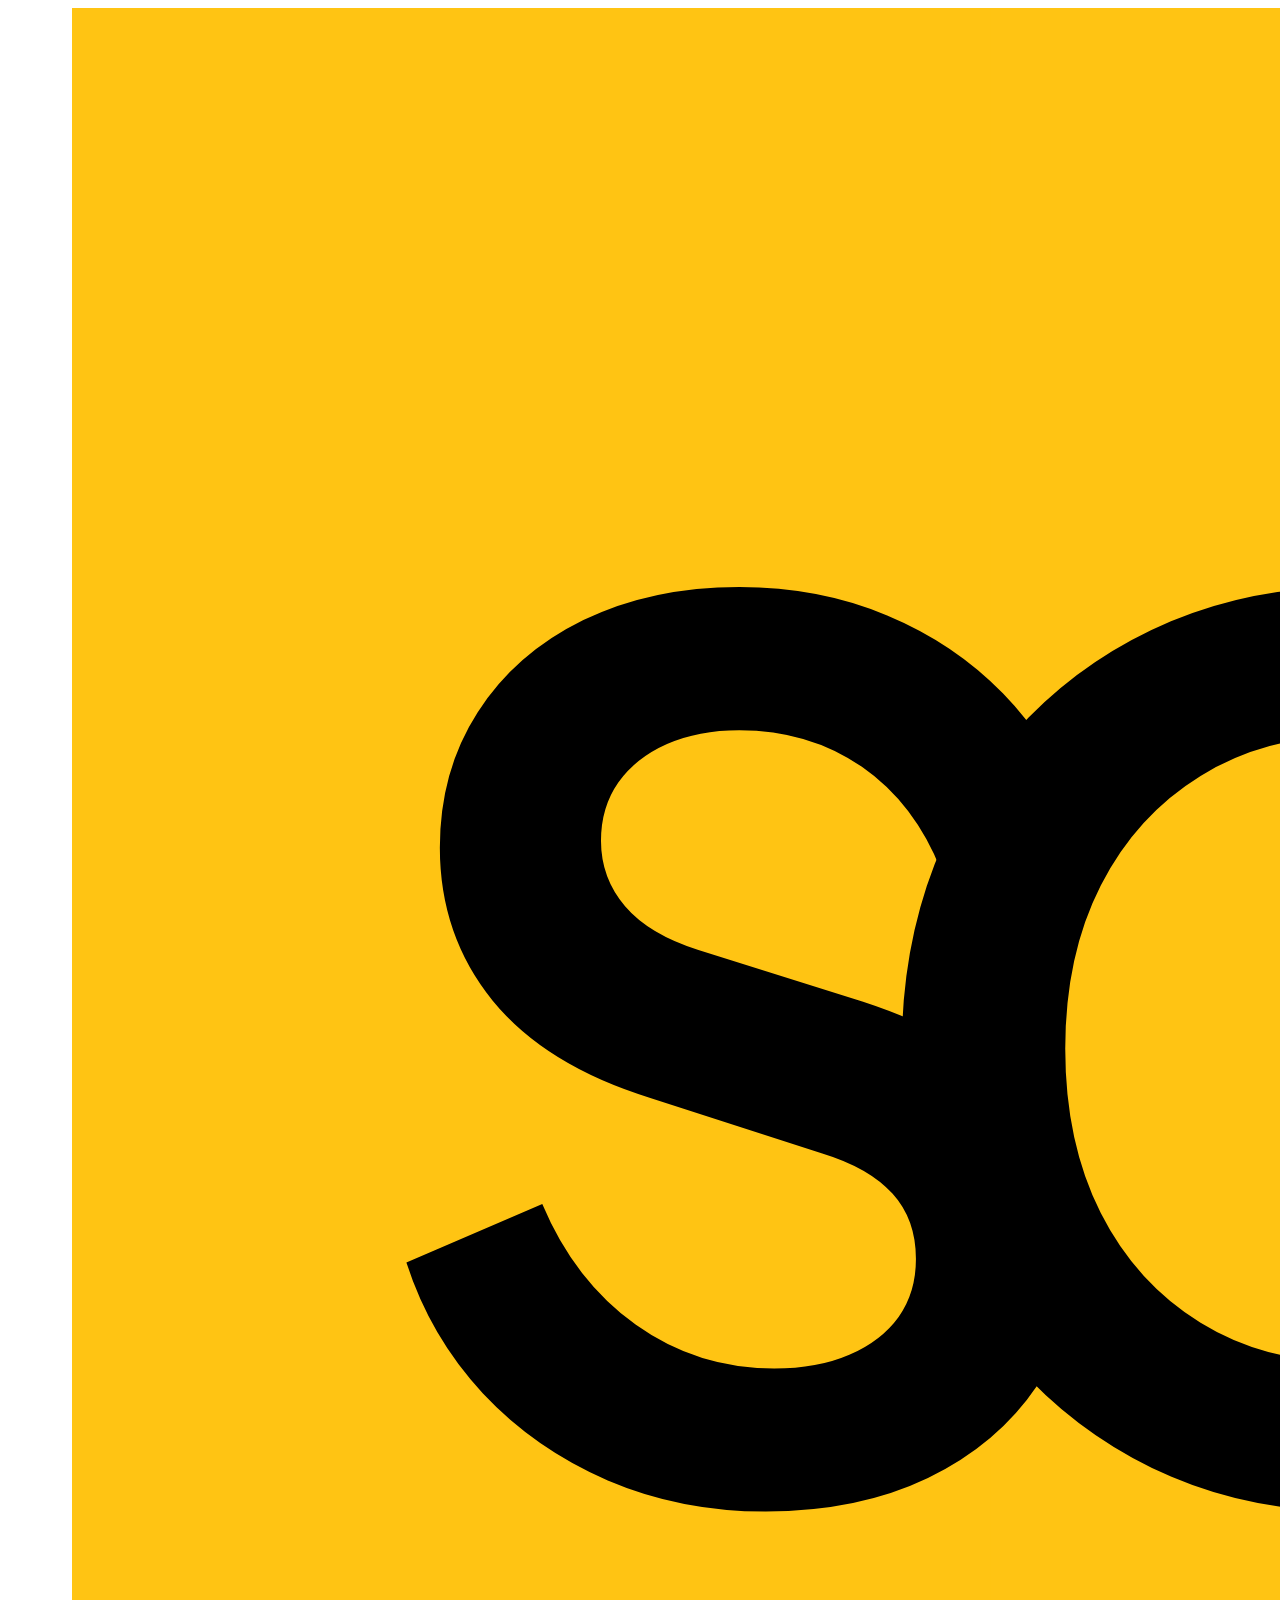
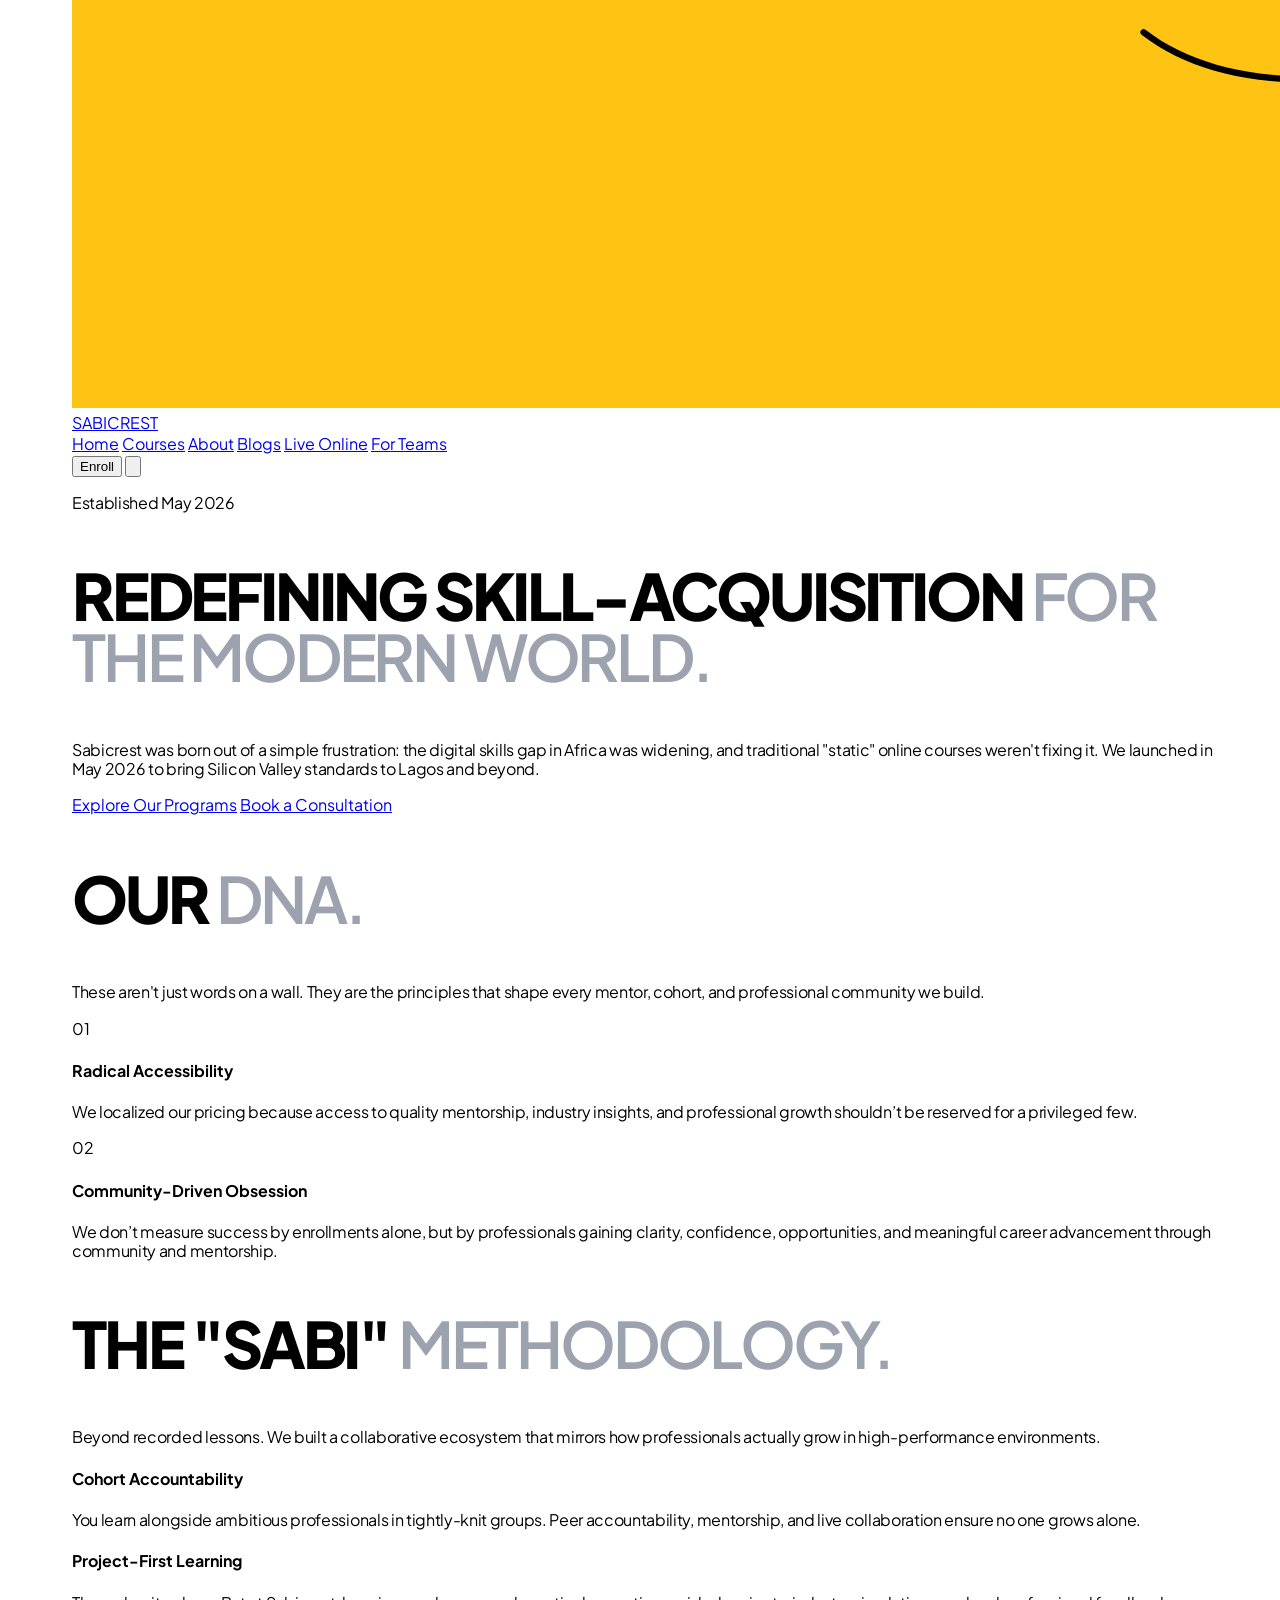
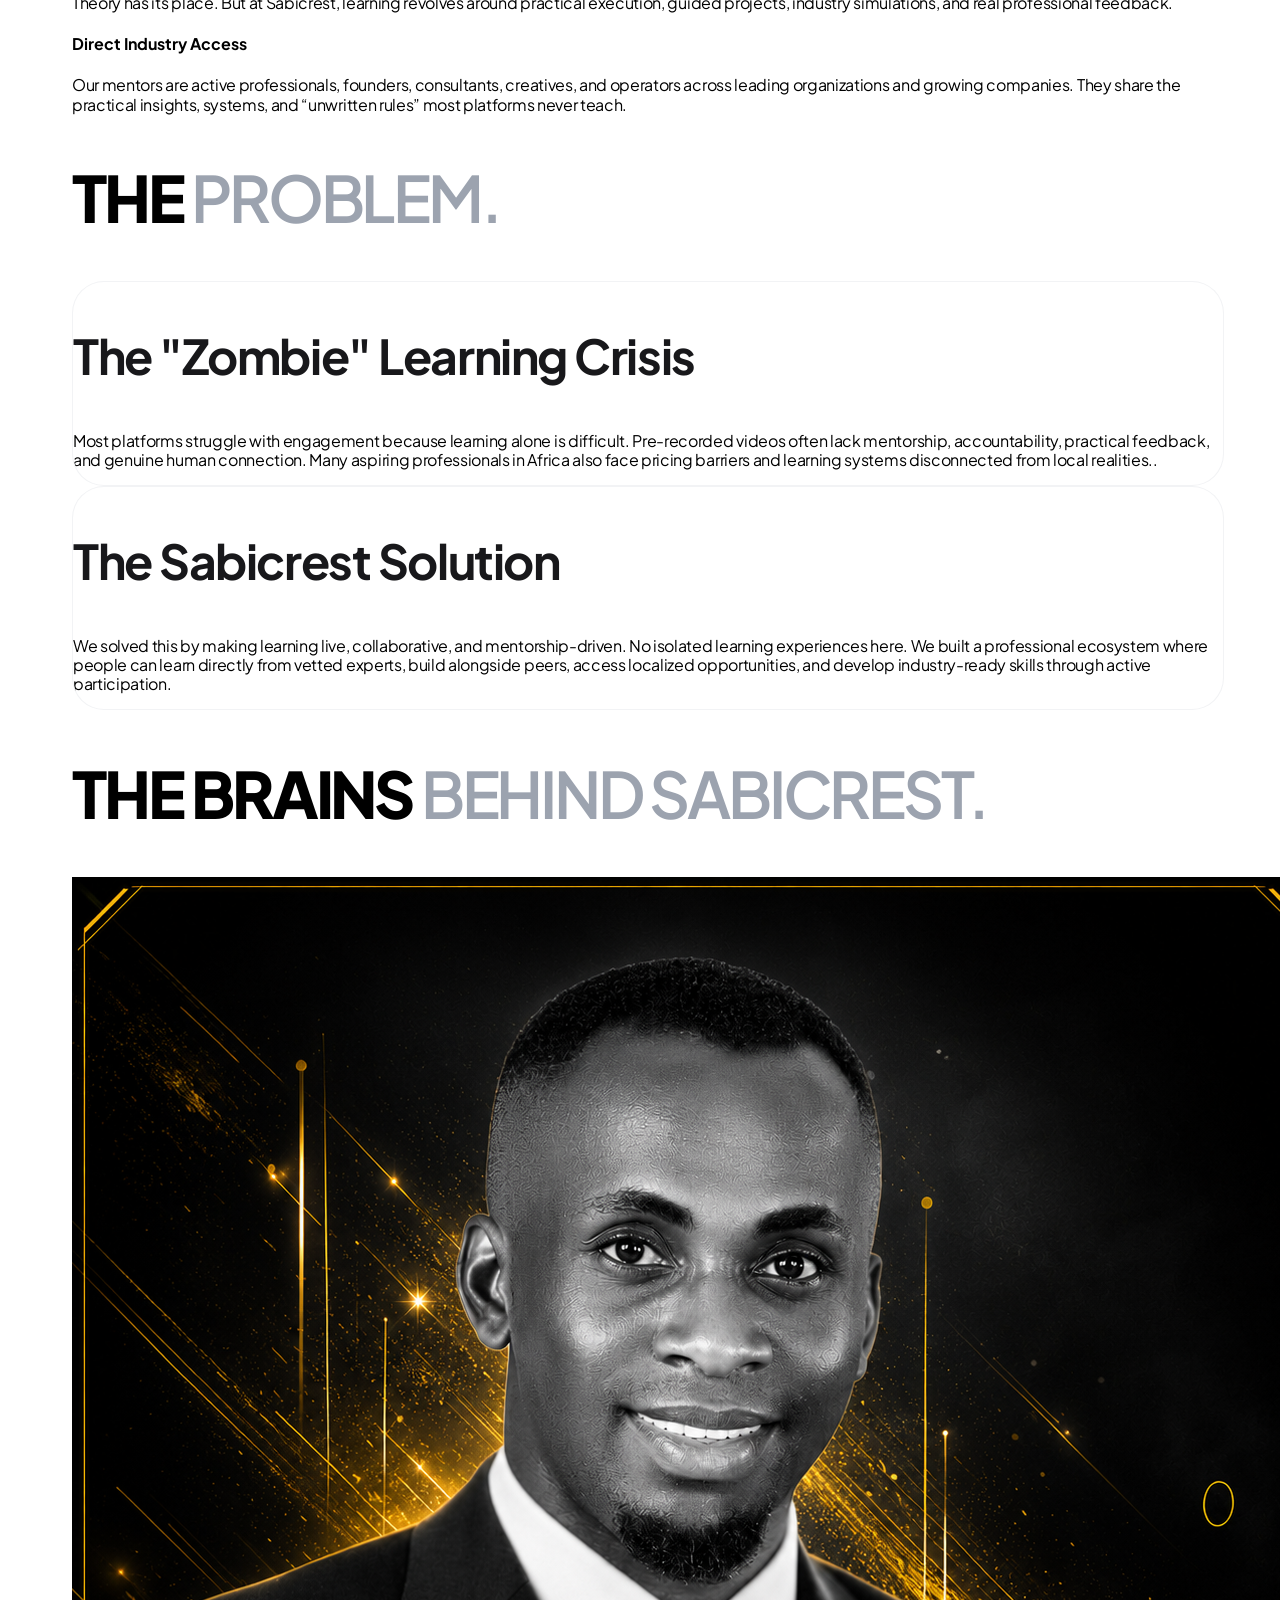
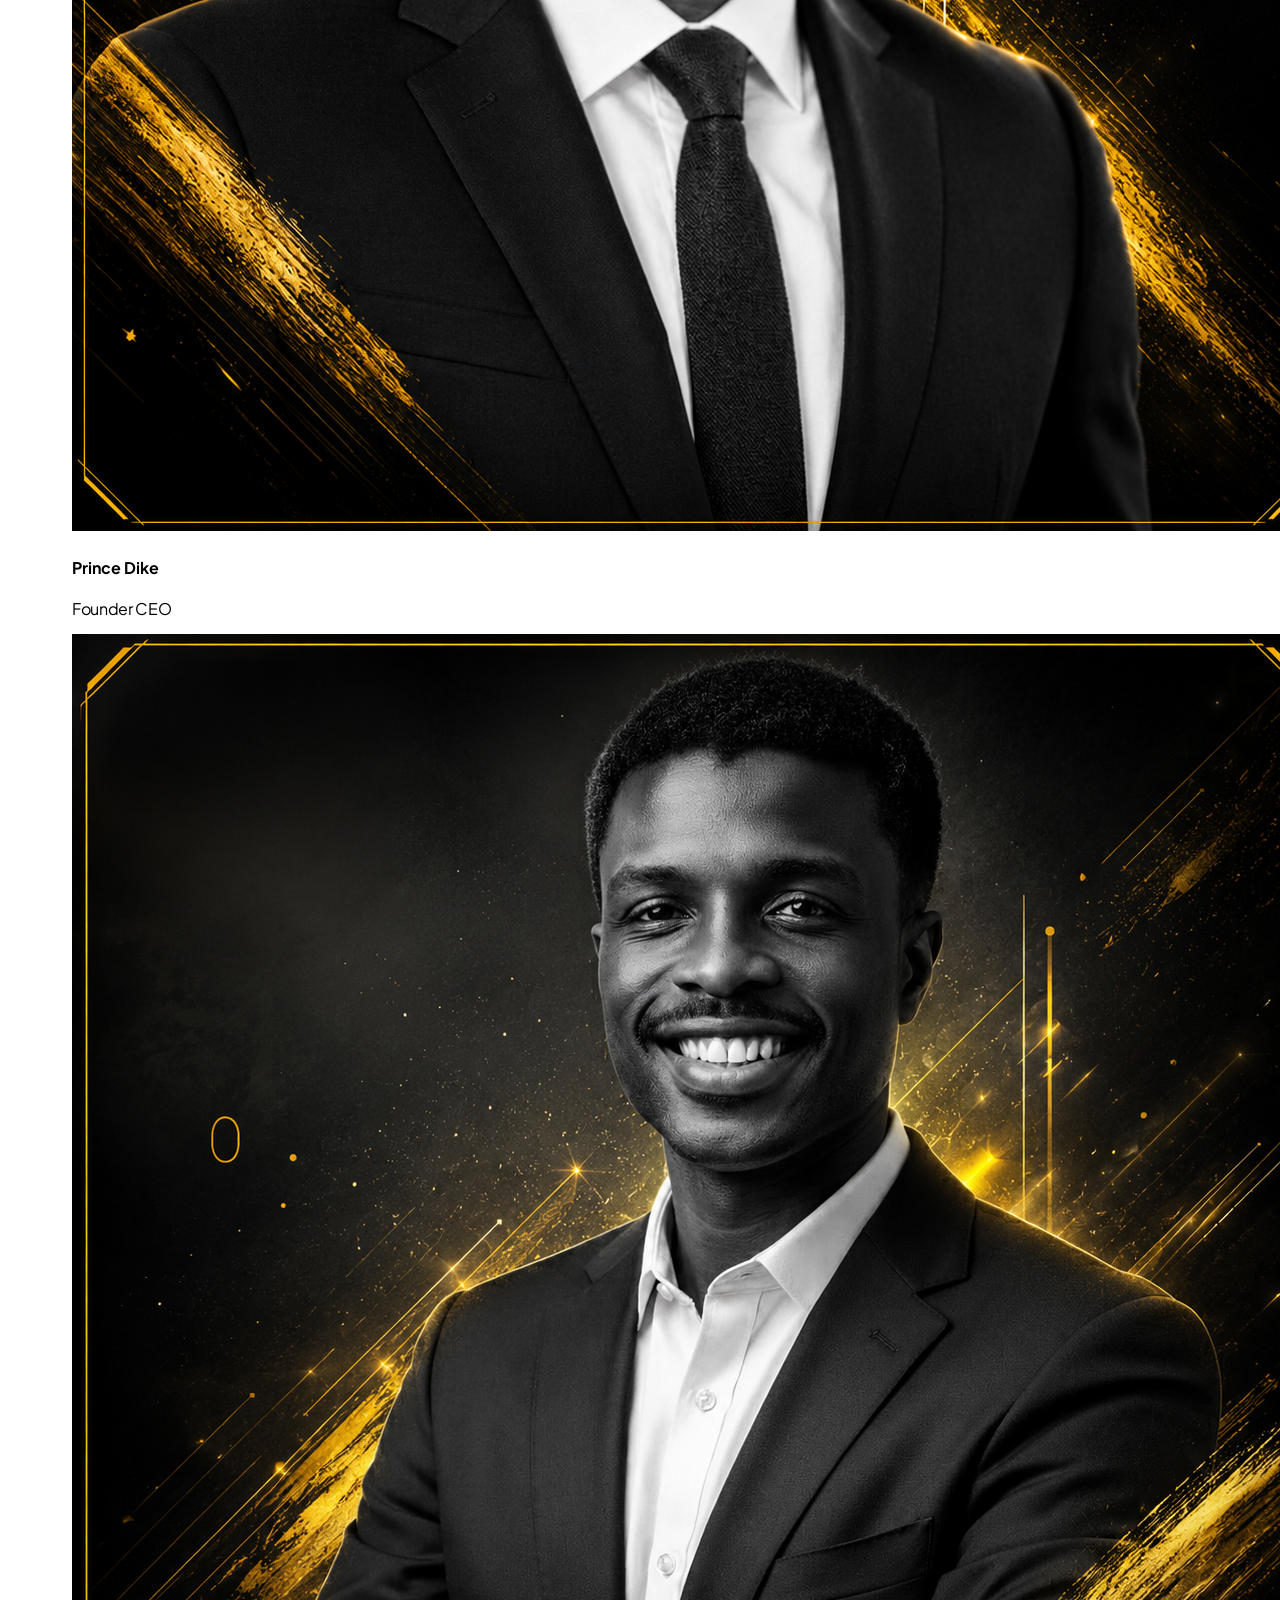
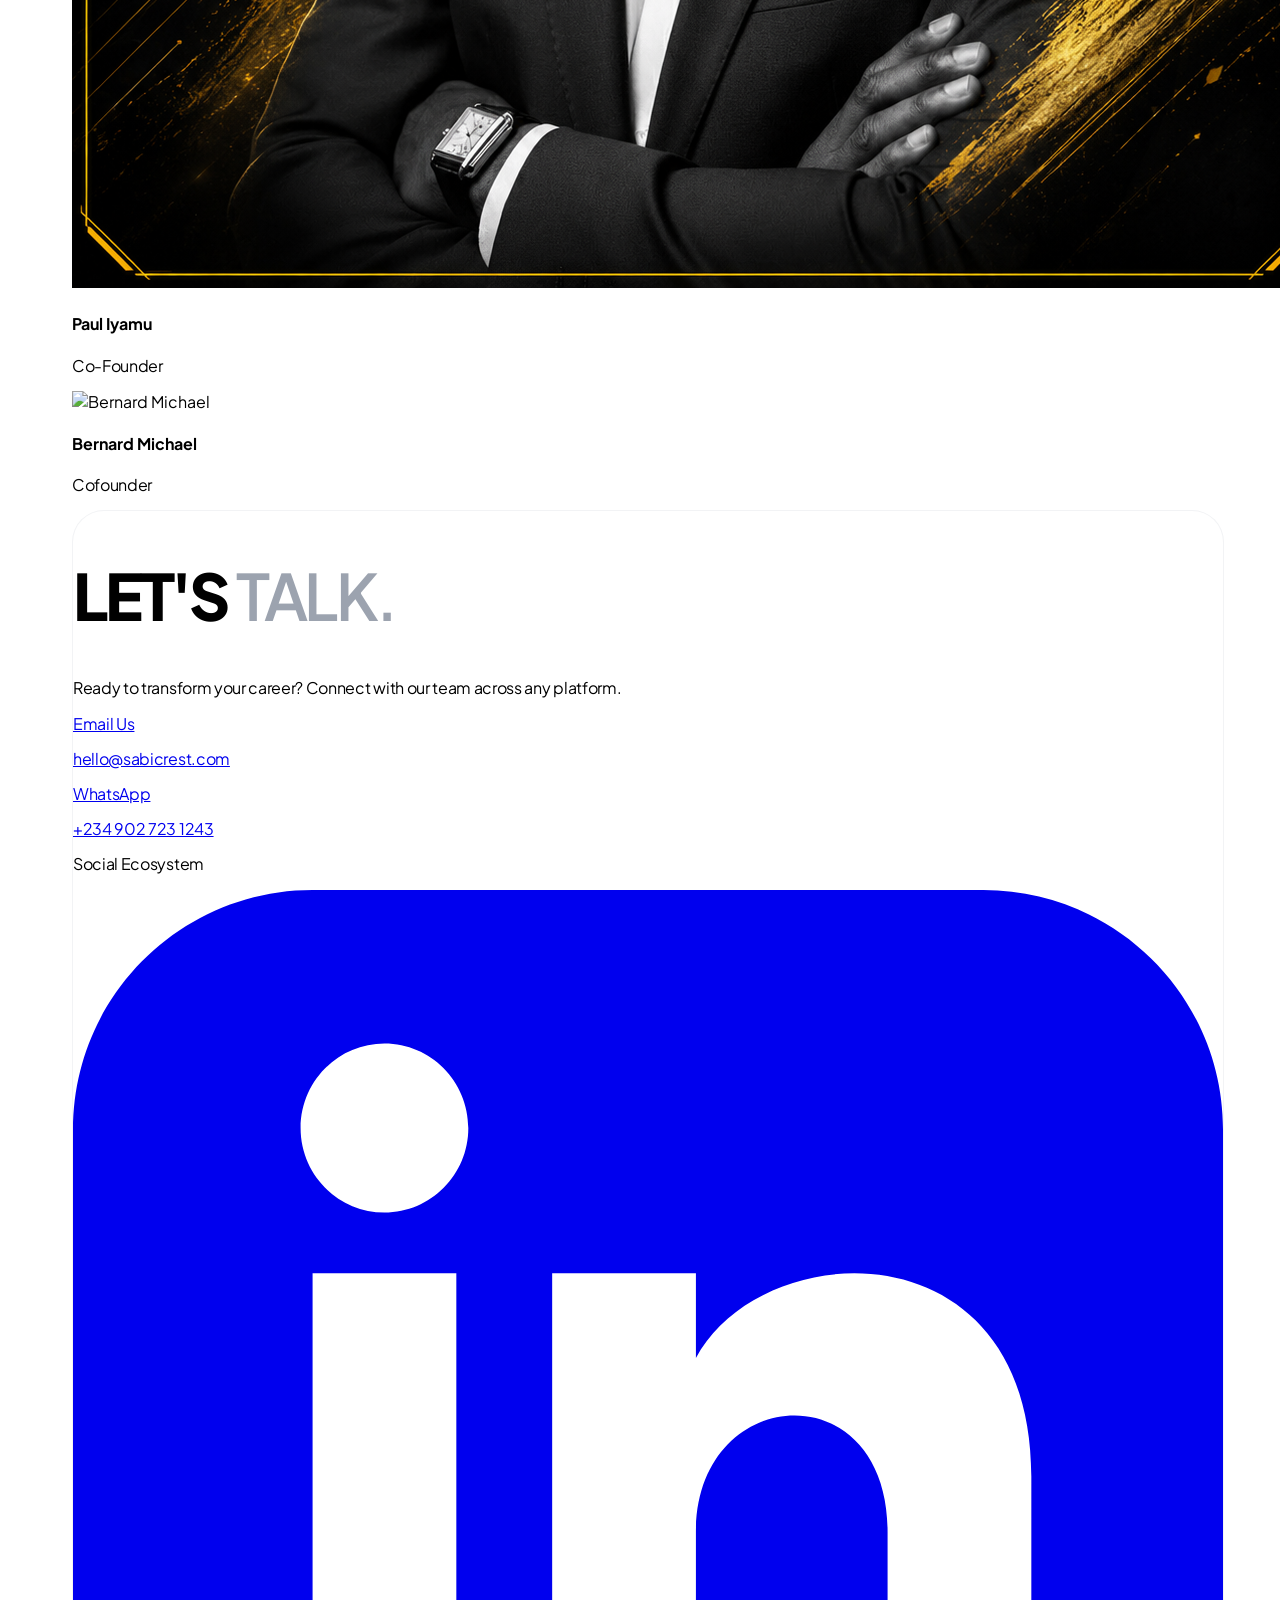
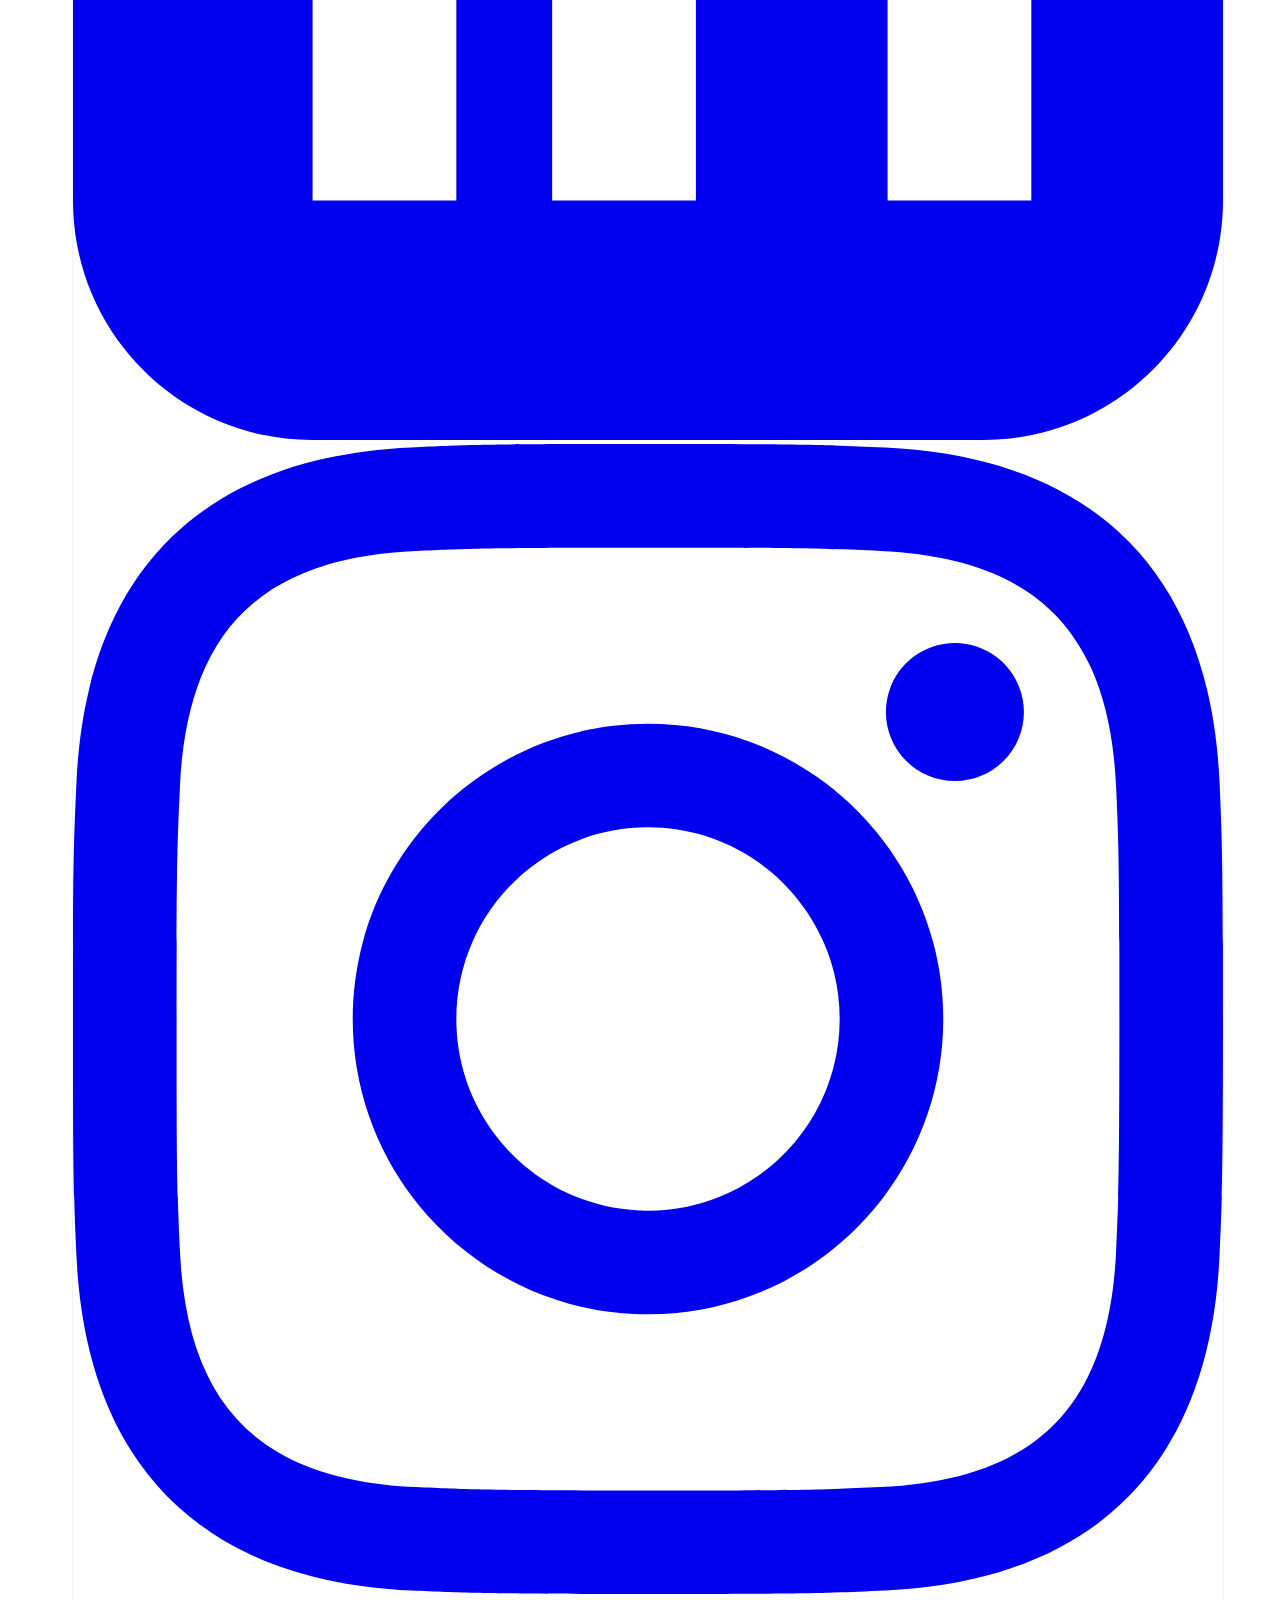
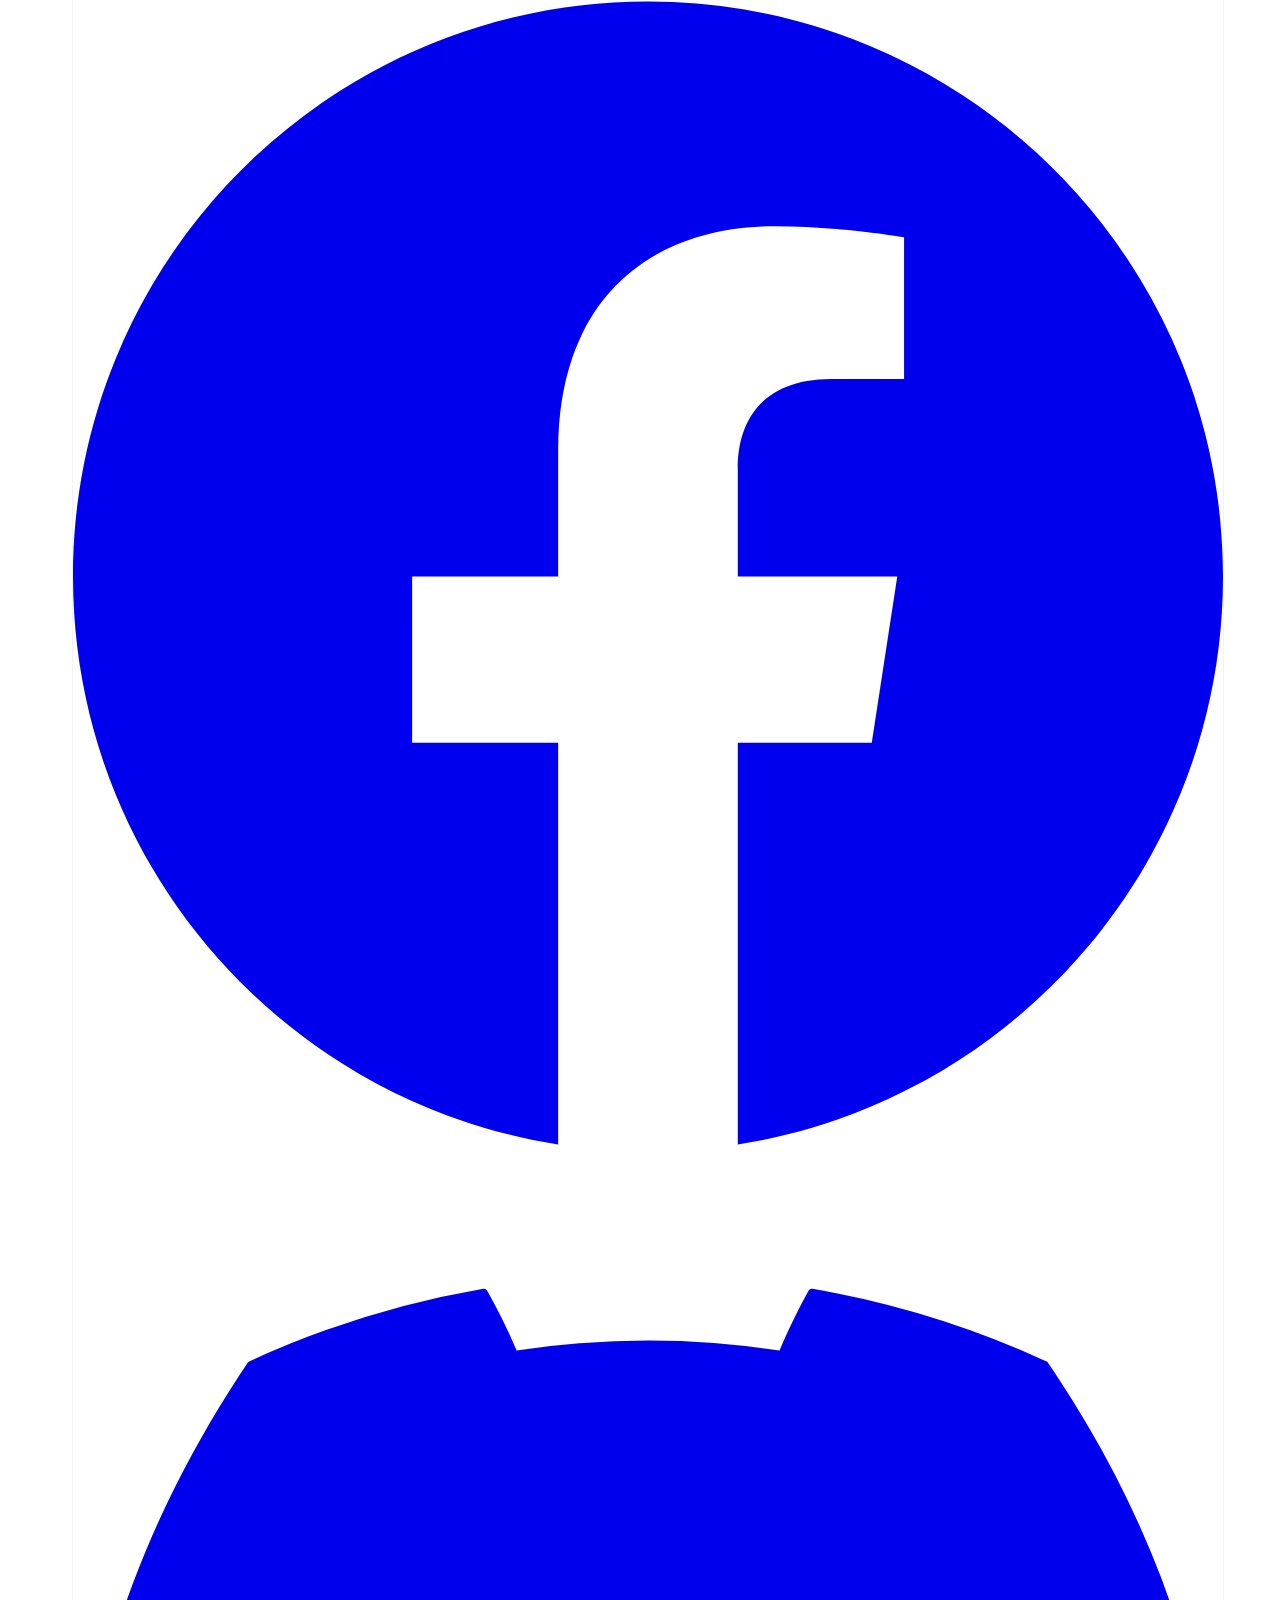
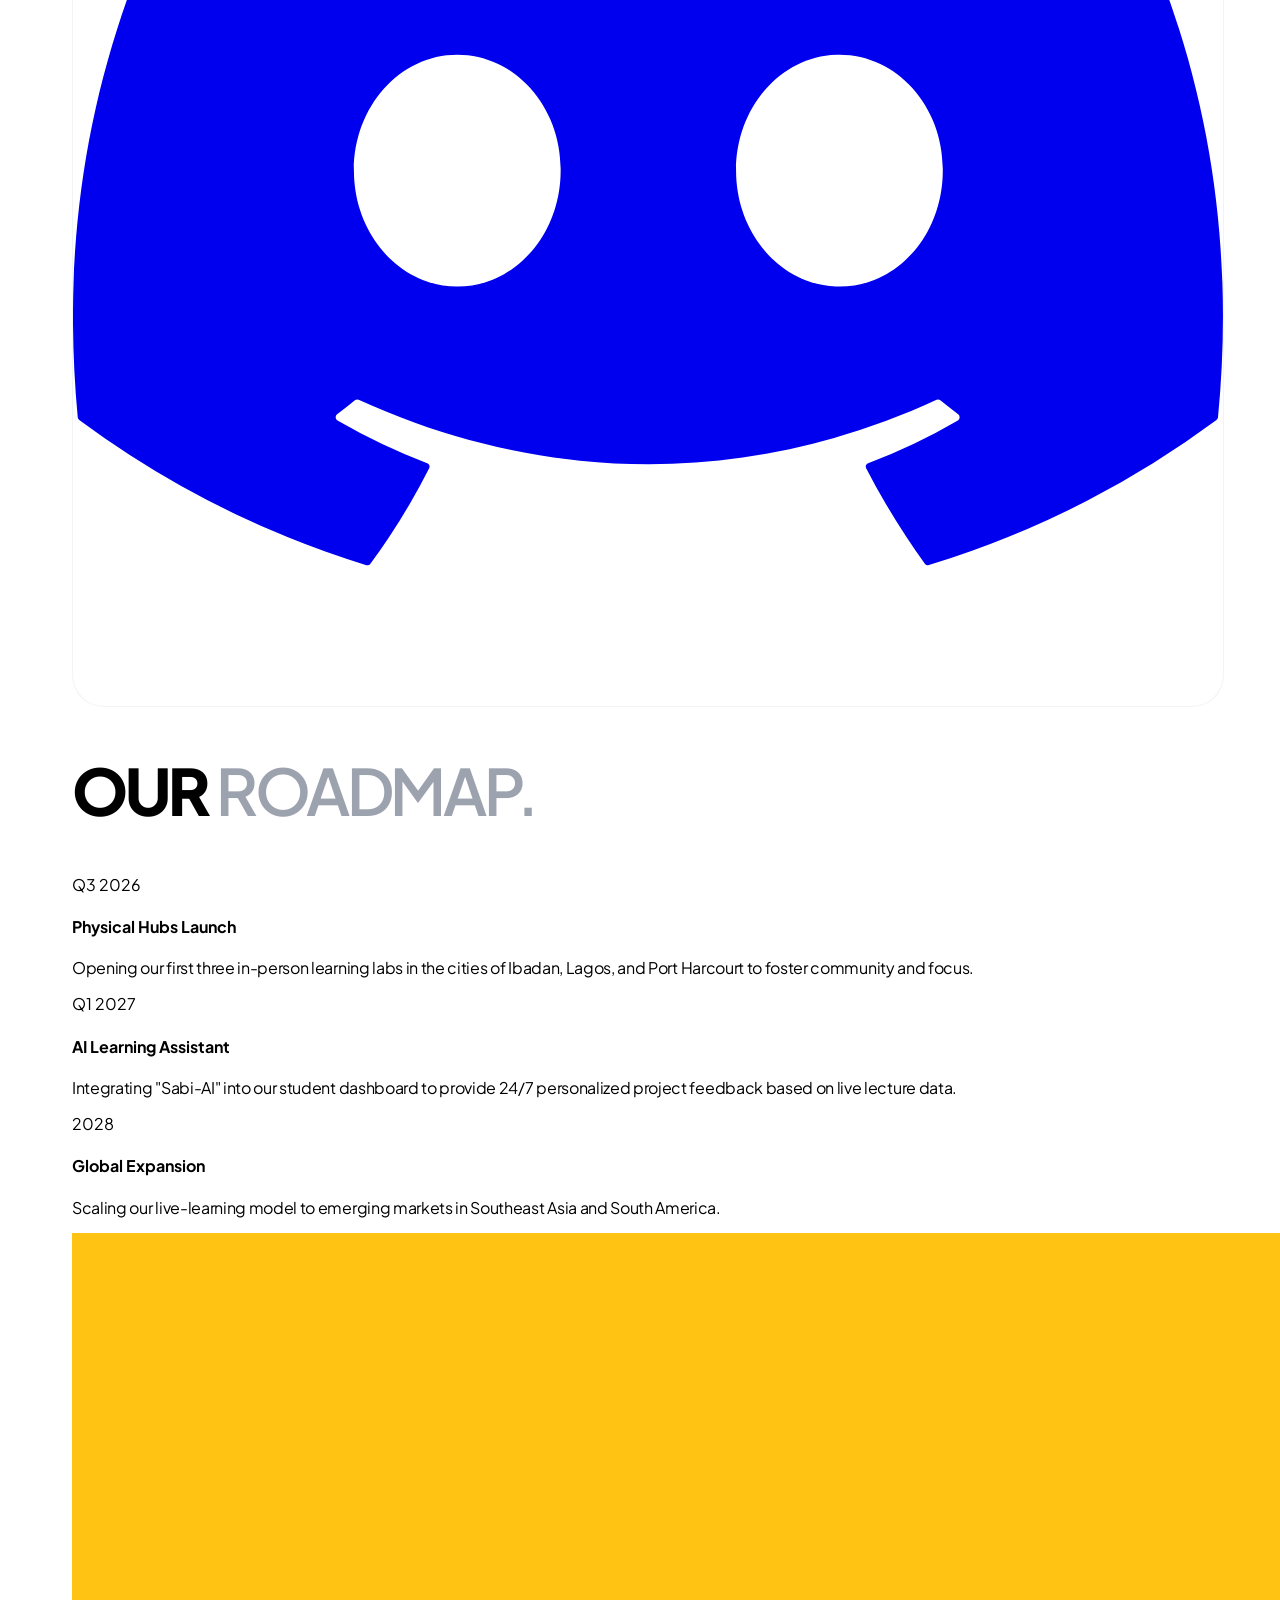
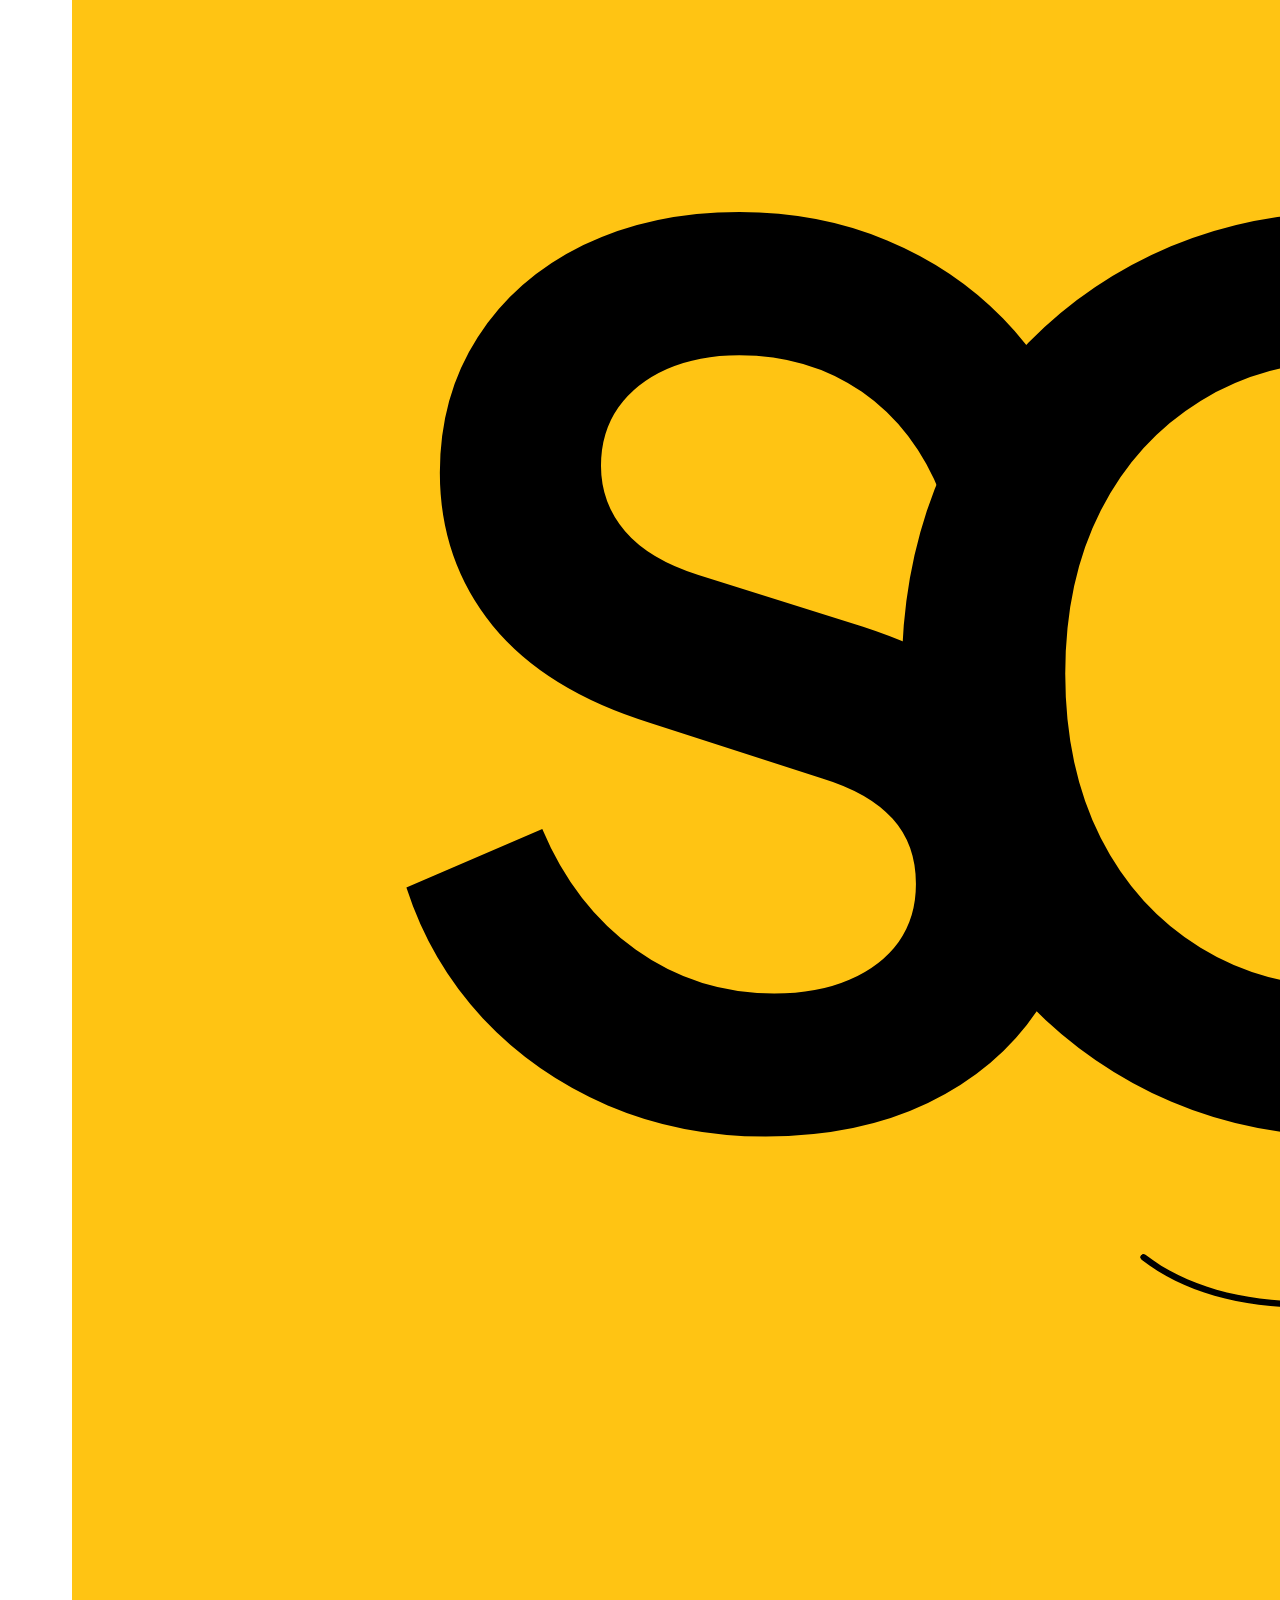
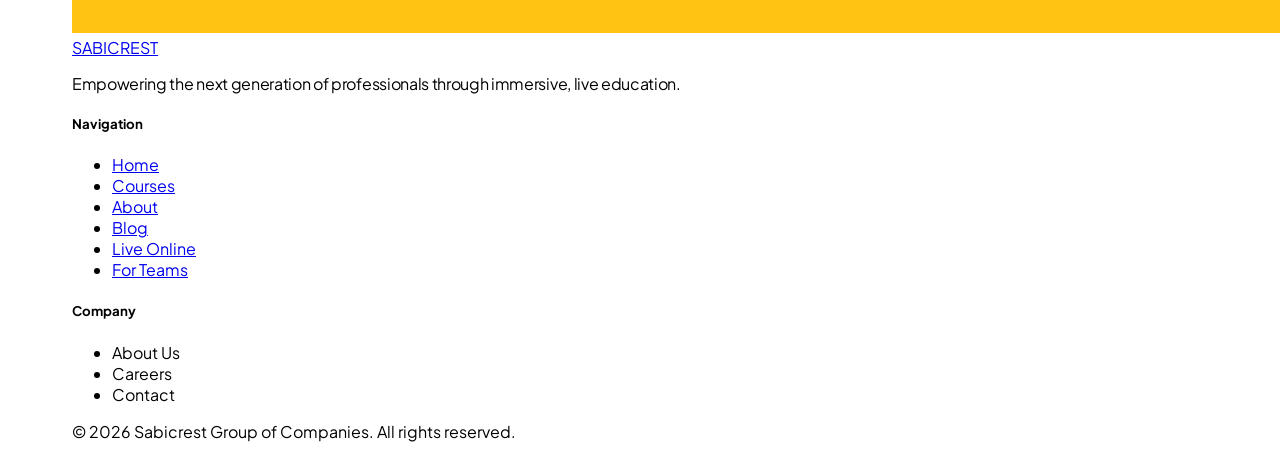
==== about.html @ 29c4f664 "as" ====
<!DOCTYPE html>
<html lang="en">
<head>
    <meta charset="UTF-8">
    <meta name="viewport" content="width=device-width, initial-scale=1.0">
    <title>About | Sabicrest Story</title>
    <script src="https://cdn.tailwindcss.com"></script>
    <link rel="preconnect" href="https://fonts.googleapis.com">
    <link rel="preconnect" href="https://fonts.gstatic.com" crossorigin>
    <link href="https://fonts.googleapis.com/css2?family=Plus+Jakarta+Sans:wght@400;500;600;700&display=swap" rel="stylesheet">
    <link rel="stylesheet" href="style.css">
    <link rel="icon" type="image/jpeg" href="assets/logo.jpg">
    <link rel="apple-touch-icon" href="assets/logo.jpg">
</head>
<body class="antialiased">

    <!-- Navigation -->
    <nav class="sticky top-0 z-50 bg-white/70 backdrop-blur-xl border-b border-gray-100/50">
        <div class="container-wide py-4 flex justify-between items-center">
            <a href="index.html" class="sabicrest-logo flex items-center gap-2 text-2xl font-extrabold tracking-tighter hover:opacity-80 transition-opacity cursor-pointer">
                <img src="assets/logo.jpg" alt="Sabicrest Logo" class="h-[1.25em] w-auto">
                SABICREST
            </a>
            <div class="hidden md:flex space-x-8 text-sm font-medium">
                <a href="index.html" class="hover:text-yellow-500 transition">Home</a>
                <a href="courses.html" class="hover:text-yellow-500 transition">Courses</a>
                <a href="about.html" class="text-yellow-600">About</a>
                <a href="blog.html" class="hover:text-yellow-500 transition">Blogs</a>
                <a href="#" class="hover:text-yellow-500 transition">Live Online</a>
                <a href="#" class="hover:text-yellow-500 transition">For Teams</a>
            </div>
            <div class="flex items-center gap-1 md:gap-4">
                <button id="enroll-btn" class="bg-yellow-400 text-black px-4 py-2 md:px-7 md:py-3 rounded-full font-bold text-[10px] md:text-xs uppercase tracking-widest hover:bg-yellow-500 hover:shadow-lg hover:shadow-yellow-400/20 transition-all active:scale-95">
                    Enroll
                </button>
                <button id="mobile-menu-btn" class="md:hidden pl-2 pr-0 py-2 text-zinc-900 focus:outline-none">
                    <svg class="w-7 h-7" fill="none" stroke="currentColor" viewBox="0 0 24 24">
                        <path id="menu-icon" stroke-linecap="round" stroke-linejoin="round" stroke-width="2" d="M4 6h16M4 12h16M4 18h16"></path>
                    </svg>
                </button>
            </div>
        </div>
        <!-- Mobile Menu -->
        <div id="mobile-menu" class="md:hidden">
            <div class="flex flex-col h-full justify-between">
                <div class="flex flex-col space-y-4">
                    <a href="index.html" class="mobile-nav-link text-zinc-400">Home</a>
                    <a href="courses.html" class="mobile-nav-link text-zinc-400">Courses</a>
                    <a href="about.html" class="mobile-nav-link text-zinc-900">About</a>
                    <a href="blog.html" class="mobile-nav-link text-zinc-400">Blog</a>
                    <a href="#" class="mobile-nav-link text-zinc-400">Live Online</a>
                    <a href="#" class="mobile-nav-link text-zinc-400">For Teams</a>
                </div>
                
                <div class="border-t border-zinc-100 pt-8 pb-12">
                    <p class="text-[10px] font-black uppercase tracking-[0.2em] text-zinc-400 mb-6">Our Location</p>
                    <p class="text-zinc-900 font-bold mb-8 italic text-lg">Lagos • London • Remote</p>
                    <div class="flex gap-6">
                        <a href="#" class="text-zinc-400 hover:text-zinc-900 transition-colors">
                            <svg class="w-5 h-5" fill="currentColor" viewBox="0 0 24 24"><path d="M24 4.557c-.883.392-1.832.656-2.828.775 1.017-.609 1.798-1.574 2.165-2.724-.951.564-2.005.974-3.127 1.195-.897-.957-2.178-1.555-3.594-1.555-3.179 0-5.515 2.966-4.797 6.045-4.091-.205-7.719-2.165-10.148-5.144-1.29 2.213-.669 5.108 1.523 6.574-.806-.026-1.566-.247-2.229-.616-.054 2.281 1.581 4.415 3.949 4.89-.693.188-1.452.232-2.224.084.626 1.956 2.444 3.379 4.6 3.419-2.07 1.623-4.678 2.348-7.29 2.04 2.179 1.397 4.768 2.212 7.548 2.212 9.142 0 14.307-7.721 13.995-14.646.962-.695 1.797-1.562 2.457-2.549z"/></svg>
                        </a>
                        <a href="#" class="text-zinc-400 hover:text-zinc-900 transition-colors">
                            <svg class="w-5 h-5" fill="currentColor" viewBox="0 0 24 24"><path d="M12 2.163c3.204 0 3.584.012 4.85.07 3.252.148 4.771 1.691 4.919 4.919.058 1.265.069 1.645.069 4.849 0 3.205-.012 3.584-.069 4.849-.149 3.225-1.664 4.771-4.919 4.919-1.266.058-1.644.07-4.85.07-3.204 0-3.584-.012-4.849-.07-3.26-.149-4.771-1.699-4.919-4.92-.058-1.265-.07-1.644-.07-4.849 0-3.204.013-3.583.07-4.849.149-3.227 1.664-4.771 4.919-4.919 1.266-.057 1.645-.069 4.849-.069zm0-2.163c-3.259 0-3.667.014-4.947.072-4.358.2-6.78 2.618-6.98 6.98-.059 1.281-.073 1.689-.073 4.948 0 3.259.014 3.668.072 4.948.2 4.358 2.618 6.78 6.98 6.98 1.281.058 1.689.072 4.948.072 3.259 0 3.668-.014 4.948-.072 4.354-.2 6.782-2.618 6.979-6.98.059-1.28.073-1.689.073-4.948 0-3.259-.014-3.667-.072-4.947-.196-4.354-2.617-6.78-6.979-6.98-1.281-.059-1.69-.073-4.949-.073zm0 5.838c-3.403 0-6.162 2.759-6.162 6.162s2.759 6.163 6.162 6.163 6.162-2.759 6.162-6.163-2.759-6.162-6.162-6.162zm0 10.162c-2.209 0-4-1.79-4-4 0-2.209 1.791-4 4-4s4 1.791 4 4c0 2.21-1.791 4-4 4zm6.406-11.845c-.796 0-1.441.645-1.441 1.44s.645 1.44 1.441 1.44c.795 0 1.439-.645 1.439-1.44s-.644-1.44-1.439-1.44z"/></svg>
                        </a>
                    </div>
                </div>
            </div>
        </div>
    </nav>

    <!-- Hero Section -->
    <section class="container-wide pt-10 pb-24 md:py-24">
        <div class="max-w-4xl">
            <p class="text-yellow-600 font-bold uppercase text-[10px] tracking-[0.3em] mb-4">Established May 2026</p>
            <h1 class="mixed-title mb-8">Redefining Skill-acquisition <span>for the Modern World.</span></h1>
            <p class="text-lg text-gray-600 mb-4 md:mb-8 max-w-md leading-snug">Sabicrest was born out of a simple frustration: the digital skills gap in Africa was widening, and traditional "static" online courses weren't fixing it. We launched in May 2026 to bring Silicon Valley standards to Lagos and beyond.</p>
            <div class="flex flex-wrap gap-3 md:gap-6">
                <a href="courses.html" class="bg-yellow-400 text-black px-10 py-5 rounded-none text-sm font-bold uppercase tracking-widest hover:bg-yellow-500 transition-all">Explore Our Programs</a>
                <a href="#contact-form" class="bg-black text-white px-10 py-5 rounded-none text-sm font-bold uppercase tracking-widest hover:bg-zinc-800 transition-all">Book a Consultation</a>
            </div>
        </div>
    </section>

    <!-- Our Core Values -->
    <section class="container-wide py-20 border-t border-zinc-100">
        <div class="grid lg:grid-cols-3 gap-12">
            <div class="lg:col-span-1">
                <h2 class="mixed-title">Our <span>DNA.</span></h2>
                <p class="text-zinc-500 mt-6">These aren't just words on a wall. They are the principles that shape every mentor, cohort, and professional community we build.</p>
            </div>
            <div class="lg:col-span-2 grid md:grid-cols-2 gap-6">
                <div class="p-8 border border-zinc-100 rounded-3xl">
                    <div class="w-10 h-10 bg-zinc-900 text-white rounded-xl flex items-center justify-center mb-6 font-bold">01</div>
                    <h4 class="text-xl font-bold mb-3 italic tracking-tight">Radical Accessibility</h4>
                    <p class="text-zinc-500 text-sm leading-relaxed">We localized our pricing because access to quality mentorship, industry insights, and professional growth shouldn’t be reserved for a privileged few.</p>
                </div>
                <div class="p-8 border border-zinc-100 rounded-3xl">
                    <div class="w-10 h-10 bg-yellow-400 text-black rounded-xl flex items-center justify-center mb-6 font-bold">02</div>
                    <h4 class="text-xl font-bold mb-3 italic tracking-tight">Community-Driven Obsession</h4>
                    <p class="text-zinc-500 text-sm leading-relaxed">We don’t measure success by enrollments alone, but by professionals gaining clarity, confidence, opportunities, and meaningful career advancement through community and mentorship.</p>
                </div>
            </div>
        </div>
    </section>

    <!-- The Methodology Section -->
    <section class="bg-zinc-50 py-24">
        <div class="container-wide">
            <div class="max-w-3xl mb-16">
                <h2 class="mixed-title">The "Sabi" <span>Methodology.</span></h2>
                <p class="text-zinc-500 mt-4 text-lg">Beyond recorded lessons. We built a collaborative ecosystem that mirrors how professionals actually grow in high-performance environments.</p>
            </div>
            <div class="grid md:grid-cols-3 gap-8">
                <div class="bg-white p-8 rounded-[2.5rem] border border-zinc-200">
                    <h4 class="font-bold text-xl mb-4 italic underline decoration-yellow-400 underline-offset-4">Cohort Accountability</h4>
                    <p class="text-zinc-500 text-sm leading-relaxed">You learn alongside ambitious professionals in tightly-knit groups. Peer accountability, mentorship, and live collaboration ensure no one grows alone.</p>
                </div>
                <div class="bg-white p-8 rounded-[2.5rem] border border-zinc-200">
                    <h4 class="font-bold text-xl mb-4 italic underline decoration-yellow-400 underline-offset-4">Project-First Learning</h4>
                    <p class="text-zinc-500 text-sm leading-relaxed">Theory has its place. But at Sabicrest, learning revolves around practical execution, guided projects, industry simulations, and real professional feedback.</p>
                </div>
                <div class="bg-white p-8 rounded-[2.5rem] border border-zinc-200">
                    <h4 class="font-bold text-xl mb-4 italic underline decoration-yellow-400 underline-offset-4">Direct Industry Access</h4>
                    <p class="text-zinc-500 text-sm leading-relaxed">Our mentors are active professionals, founders, consultants, creatives, and operators across leading organizations and growing companies. They share the practical insights, systems, and “unwritten rules” most platforms never teach.</p>
                </div>
            </div>
        </div>
    </section>

    <!-- The Problem & Solution -->
    <section class="container-wide py-20 border-t border-zinc-100">
        <h2 class="mixed-title mb-16">The <span>Problem.</span></h2>
        <div class="grid md:grid-cols-2 gap-8">
            <div class="bento-card p-10 bg-zinc-50 border-zinc-100">
                <h3 class="text-2xl italic mb-4">The "Zombie" Learning Crisis</h3>
                <p class="text-zinc-500 leading-relaxed">Most platforms struggle with engagement because learning alone is difficult. Pre-recorded videos often lack mentorship, accountability, practical feedback, and genuine human connection. Many aspiring professionals in Africa also face pricing barriers and learning systems disconnected from local realities..</p>
            </div>
            <div class="bento-card p-10 bg-yellow-400 text-black border-yellow-500">
                <h3 class="text-2xl italic mb-4">The Sabicrest Solution</h3>
                <p class="font-medium leading-relaxed">We solved this by making learning live, collaborative, and mentorship-driven. No isolated learning experiences here. We built a professional ecosystem where people can learn directly from vetted experts, build alongside peers, access localized opportunities, and develop industry-ready skills through active participation.</p>
            </div>
        </div>
    </section>

    <!-- Team Section -->
    <section class="container-wide py-20">
        <h2 class="mixed-title mb-16">The Brains <span>Behind Sabicrest.</span></h2>
        <div class="grid grid-cols-1 sm:grid-cols-2 lg:grid-cols-3 gap-8">
            <div class="group">
                <div class="aspect-[4/5] bg-zinc-100 rounded-[2.5rem] overflow-hidden mb-6 relative">
                    <img src="assets/prince.jpg" class="w-full h-full object-cover group-hover:scale-110 transition-transform duration-700" alt="Prince Dike">
                </div>
                <h4 class="text-xl font-bold">Prince Dike</h4>
                <p class="text-xs uppercase font-black text-zinc-400 tracking-widest mt-1 italic">Founder CEO</p>
            </div>
            <div class="group">
                <div class="aspect-[4/5] bg-zinc-100 rounded-[2.5rem] overflow-hidden mb-6 relative">
                    <img src="assets/paul.jpg" class="w-full h-full object-cover group-hover:scale-110 transition-transform duration-700" alt="Paul Iyamu">
                </div>
                <h4 class="text-xl font-bold">Paul Iyamu</h4>
                <p class="text-xs uppercase font-black text-zinc-400 tracking-widest mt-1 italic">Co-Founder</p>
            </div>
            <div class="group">
                <div class="aspect-[4/5] bg-zinc-100 rounded-[2.5rem] overflow-hidden mb-6 relative">
                    <img src="https://images.unsplash.com/photo-1472099645785-5658abf4ff4e?auto=format&fit=crop&q=80&w=400" class="w-full h-full object-cover group-hover:scale-110 transition-transform duration-700" alt="Bernard Michael">
                </div>
                <h4 class="text-xl font-bold">Bernard Michael</h4>
                <p class="text-xs uppercase font-black text-zinc-400 tracking-widest mt-1 italic">Cofounder</p>
            </div>
        </div>
    </section>

    <!-- Contact Section -->
    <section class="container-wide py-20 border-t border-zinc-100">
        <div class="bento-card bg-zinc-950 p-8 md:p-16 relative overflow-hidden group">
            <!-- Glassmorphism Card -->
            <div class="relative z-10 max-w-2xl mx-auto text-center">
                <div class="mb-12">
                    <h2 class="mixed-title text-white mb-6">Let's <span>Talk.</span></h2>
                    <p class="text-zinc-400 text-lg">Ready to transform your career? Connect with our team across any platform.</p>
                </div>
                    
                <div class="grid sm:grid-cols-2 gap-4 text-left mb-12">
                    <a href="mailto:hello@sabicrest.com" class="bg-white/5 backdrop-blur-md border border-white/10 p-6 rounded-3xl hover:bg-white/10 transition-all group/link">
                        <p class="text-[10px] font-black uppercase tracking-widest text-yellow-400 mb-2">Email Us</p>
                        <p class="text-white font-bold group-hover/link:translate-x-1 transition-transform">hello@sabicrest.com</p>
                    </a>
                    <a href="https://wa.me/2349027231243" target="_blank" class="bg-white/5 backdrop-blur-md border border-white/10 p-6 rounded-3xl hover:bg-white/10 transition-all group/link">
                        <p class="text-[10px] font-black uppercase tracking-widest text-green-400 mb-2">WhatsApp</p>
                        <p class="text-white font-bold group-hover/link:translate-x-1 transition-transform">+234 902 723 1243</p>
                    </a>
                </div>

                <div class="flex flex-col items-center">
                    <p class="text-[10px] font-black uppercase tracking-widest text-zinc-500 mb-6">Social Ecosystem</p>
                    <div class="flex flex-wrap justify-center gap-4">
                        <a href="#" class="w-12 h-12 rounded-2xl bg-white/5 border border-white/10 flex items-center justify-center text-white hover:bg-yellow-400 hover:text-black transition-all">
                            <svg class="w-5 h-5" fill="currentColor" viewBox="0 0 24 24"><path d="M19 0h-14c-2.761 0-5 2.239-5 5v14c0 2.761 2.239 5 5 5h14c2.762 0 5-2.239 5-5v-14c0-2.761-2.238-5-5-5zm-11 19h-3v-11h3v11zm-1.5-12.268c-.966 0-1.75-.79-1.75-1.764s.784-1.764 1.75-1.764 1.75.79 1.75 1.764-.783 1.764-1.75 1.764zm13.5 12.268h-3v-5.604c0-3.368-4-3.113-4 0v5.604h-3v-11h3v1.765c1.396-2.586 7-2.777 7 2.476v6.759z"/></svg>
                        </a>
                        <a href="#" class="w-12 h-12 rounded-2xl bg-white/5 border border-white/10 flex items-center justify-center text-white hover:bg-yellow-400 hover:text-black transition-all">
                            <svg class="w-5 h-5" fill="currentColor" viewBox="0 0 24 24"><path d="M12 2.163c3.204 0 3.584.012 4.85.07 3.252.148 4.771 1.691 4.919 4.919.058 1.265.069 1.645.069 4.849 0 3.205-.012 3.584-.069 4.849-.149 3.225-1.664 4.771-4.919 4.919-1.266.058-1.644.07-4.85.07-3.204 0-3.584-.012-4.849-.07-3.26-.149-4.771-1.699-4.919-4.92-.058-1.265-.07-1.644-.07-4.849 0-3.204.013-3.583.07-4.849.149-3.227 1.664-4.771 4.919-4.919 1.266-.057 1.645-.069 4.849-.069zm0-2.163c-3.259 0-3.667.014-4.947.072-4.358.2-6.78 2.618-6.98 6.98-.059 1.281-.073 1.689-.073 4.948 0 3.259.014 3.668.072 4.948.2 4.358 2.618 6.78 6.98 6.98 1.281.058 1.689.072 4.948.072 3.259 0 3.668-.014 4.948-.072 4.354-.2 6.782-2.618 6.979-6.98.059-1.28.073-1.689.073-4.948 0-3.259-.014-3.667-.072-4.947-.196-4.354-2.617-6.78-6.979-6.98-1.281-.059-1.69-.073-4.949-.073zm0 5.838c-3.403 0-6.162 2.759-6.162 6.162s2.759 6.163 6.162 6.163 6.162-2.759 6.162-6.163-2.759-6.162-6.162-6.162zm0 10.162c-2.209 0-4-1.79-4-4 0-2.209 1.791-4 4-4s4 1.791 4 4c0 2.21-1.791 4-4 4zm6.406-11.845c-.796 0-1.441.645-1.441 1.44s.645 1.44 1.441 1.44c.795 0 1.439-.645 1.439-1.44s-.644-1.44-1.439-1.44z"/></svg>
                        </a>
                        <a href="#" class="w-12 h-12 rounded-2xl bg-white/5 border border-white/10 flex items-center justify-center text-white hover:bg-yellow-400 hover:text-black transition-all">
                            <svg class="w-5 h-5" fill="currentColor" viewBox="0 0 24 24"><path d="M24 12.073c0-6.627-5.373-12-12-12s-12 5.373-12 12c0 5.99 4.388 10.954 10.125 11.854v-8.385H7.078v-3.47h3.047V9.43c0-3.007 1.792-4.669 4.533-4.669 1.312 0 2.686.235 2.686.235v2.953H15.83c-1.491 0-1.956.925-1.956 1.874v2.25h3.328l-.532 3.47h-2.796v8.385C19.612 23.027 24 18.062 24 12.073z"/></svg>
                        </a>
                        <a href="#" class="w-12 h-12 rounded-2xl bg-white/5 border border-white/10 flex items-center justify-center text-white hover:bg-indigo-500 hover:text-white transition-all">
                            <svg class="w-5 h-5" fill="currentColor" viewBox="0 0 24 24"><path d="M20.317 4.37a19.791 19.791 0 0 0-4.885-1.515.074.074 0 0 0-.079.037c-.21.375-.444.864-.608 1.25a18.27 18.27 0 0 0-5.487 0 12.64 12.64 0 0 0-.617-1.25.077.077 0 0 0-.079-.037 19.736 19.736 0 0 0-4.885 1.515.069.069 0 0 0-.032.027C.533 9.048-.32 13.58.099 18.057a.082.082 0 0 0 .031.057 19.9 19.9 0 0 0 5.993 3.03.078.078 0 0 0 .084-.028 14.09 14.09 0 0 0 1.226-1.994.076.076 0 0 0-.041-.106 13.107 13.107 0 0 1-1.872-.892.077.077 0 0 1-.008-.128 10.2 10.2 0 0 0 .372-.292.074.074 0 0 1 .077-.01c3.928 1.793 8.18 1.793 12.062 0a.074.074 0 0 1 .078.01c.12.098.246.198.372.292a.077.077 0 0 1-.006.127 12.299 12.299 0 0 1-1.873.892.077.077 0 0 0-.041.107c.36.698.772 1.362 1.225 1.993a.076.076 0 0 0 .084.028 19.839 19.839 0 0 0 6.002-3.03.077.077 0 0 0 .032-.054c.5-5.177-.838-9.674-3.549-13.66a.061.061 0 0 0-.031-.03zM8.02 15.33c-1.183 0-2.157-1.085-2.157-2.419 0-1.333.956-2.419 2.157-2.419 1.21 0 2.176 1.096 2.157 2.42 0 1.333-.956 2.419-2.157 2.419zm7.975 0c-1.183 0-2.157-1.085-2.157-2.419 0-1.333.955-2.419 2.157-2.419 1.21 0 2.176 1.096 2.157 2.42 0 1.333-.946 2.419-2.157 2.419z"/></svg>
                        </a>
                    </div>
                </div>
            </div>
            <!-- Abstract Background Element -->
            <div class="absolute -bottom-24 -right-24 w-96 h-96 bg-yellow-400/10 rounded-full blur-[120px]"></div>
        </div>
    </section>

    <!-- Roadmap Section -->
    <section class="container-wide py-20 border-t border-zinc-100">
        <h2 class="mixed-title mb-16 text-center">Our <span>Roadmap.</span></h2>
        <div class="max-w-3xl mx-auto space-y-12">
            <div class="flex gap-8 items-start">
                <div class="text-yellow-500 font-black text-xl italic pt-1">Q3 2026</div>
                <div>
                    <h4 class="text-xl font-bold mb-2 uppercase italic tracking-tighter">Physical Hubs Launch</h4>
                    <p class="text-zinc-500">Opening our first three in-person learning labs in the cities of Ibadan, Lagos, and Port Harcourt to foster community and focus.</p>
                </div>
            </div>
            <div class="flex gap-8 items-start">
                <div class="text-zinc-300 font-black text-xl italic pt-1">Q1 2027</div>
                <div>
                    <h4 class="text-xl font-bold mb-2 uppercase italic tracking-tighter">AI Learning Assistant</h4>
                    <p class="text-zinc-500">Integrating "Sabi-AI" into our student dashboard to provide 24/7 personalized project feedback based on live lecture data.</p>
                </div>
            </div>
            <div class="flex gap-8 items-start">
                <div class="text-zinc-300 font-black text-xl italic pt-1">2028</div>
                <div>
                    <h4 class="text-xl font-bold mb-2 uppercase italic tracking-tighter">Global Expansion</h4>
                    <p class="text-zinc-500">Scaling our live-learning model to emerging markets in Southeast Asia and South America.</p>
                </div>
            </div>
        </div>
    </section>

    <!-- Footer -->
    <footer class="bg-gray-50 py-16">
        <div class="container-wide grid grid-cols-2 md:grid-cols-4 gap-12">
            <div class="col-span-2">
                <a href="index.html" class="sabicrest-logo flex items-center gap-2 text-2xl font-extrabold tracking-tighter mb-6 hover:opacity-80 transition-opacity cursor-pointer">
                    <img src="assets/logo.jpg" alt="Sabicrest Logo" class="h-[1.25em] w-auto">
                    SABICREST
                </a>
                <p class="text-gray-500 max-w-xs leading-tight">Empowering the next generation of professionals through immersive, live education.</p>
            </div>
            <div>
                <h5 class="font-bold mb-4">Navigation</h5>
                <ul class="text-sm space-y-2 text-gray-600">
                    <li><a href="index.html" class="hover:text-yellow-500 transition">Home</a></li>
                    <li><a href="courses.html" class="hover:text-yellow-500 transition">Courses</a></li>
                    <li><a href="about.html" class="hover:text-yellow-500 transition">About</a></li>
                    <li><a href="blog.html" class="hover:text-yellow-500 transition">Blog</a></li>
                    <li><a href="#" class="hover:text-yellow-500 transition">Live Online</a></li>
                    <li><a href="#" class="hover:text-yellow-500 transition">For Teams</a></li>
                </ul>
            </div>
            <div>
                <h5 class="font-bold mb-4">Company</h5>
                <ul class="text-sm space-y-2 text-gray-600">
                    <li>About Us</li>
                    <li>Careers</li>
                    <li>Contact</li>
                </ul>
            </div>
        </div>
        <div class="container-wide mt-12 pt-8 border-t border-gray-200 text-xs text-gray-400">
            © 2026 Sabicrest Group of Companies. All rights reserved.
        </div>
    </footer>

    <script src="app.js"></script>
</body>
</html>
---- style.css ----
@keyframes fadeInNav {
    from {
        opacity: 0;
        transform: translateY(-20px);
    }
    to {
        opacity: 1;
        transform: translateY(0);
    }
}

nav.sticky {
    animation: fadeInNav 1s cubic-bezier(0.16, 1, 0.3, 1) forwards;
}

html {
    scroll-behavior: smooth;
}

html {
    overflow-x: hidden;
    width: 100%;
}

body {
    font-family: 'Plus Jakarta Sans', sans-serif;
    background-color: #FFFFFF;
    background-image: radial-gradient(#E5E7EB 0.5px, transparent 0.5px);
    background-size: 24px 24px;
    color: #000;
    overflow-x: hidden;
    width: 100%;
}

/* General text spacing */
p {
    letter-spacing: -0.02em;
    line-height: 1.2;
}

h3 {
    font-size: clamp(1.25rem, 5vw, 2.5rem);
    font-weight: 700;
    letter-spacing: -0.03em;
    line-height: 1.1;
    color: #18181b;
}

/* Sleek Uppercase Headers */
h1, h2 {
    text-transform: uppercase;
    letter-spacing: -0.05em;
    line-height: 0.95;
    overflow-wrap: break-word;
}

h1.mixed-title {
    font-size: clamp(2.25rem, 10vw, 3rem);
    font-weight: 900;
    word-wrap: break-word;
}

h2.mixed-title {
    font-size: clamp(1.75rem, 8vw, 2.25rem);
    font-weight: 800;
    word-wrap: break-word;
}

@media (min-width: 1024px) {
    h1.mixed-title { font-size: 4rem; }
    h2.mixed-title { font-size: 4rem; }
    h3 { font-size: 3rem; }
}

.bento-card {
    background: white;
    border: 1px solid rgba(229, 231, 235, 0.5);
    border-radius: 32px;
    overflow: hidden;
    transition: all 0.6s cubic-bezier(0.16, 1, 0.3, 1);
    position: relative;
}

.bento-card:hover {
    transform: translateY(-8px);
    box-shadow: 0 40px 80px -15px rgba(0, 0, 0, 0.1);
    border-color: rgba(250, 204, 21, 0.3);
}

.mixed-title span {
    color: #9CA3AF; /* Grey */
    font-weight: 600;
    
}

/* Custom Wide Margins */
.container-wide {
    max-width: 1440px;
    margin: 0 auto;
    padding-left: clamp(1rem, 5%, 5rem);
    padding-right: clamp(1rem, 5%, 5rem);
}

/* Mobile Menu Redesign */
#mobile-menu {
    position: fixed;
    top: 72px; /* Adjusted height for mobile nav */
    left: 0;
    right: 0;
    height: calc(100vh - 72px);
    background: #FFFFFF;
    z-index: 40;
    display: flex; /* keep flex structure */
    flex-direction: column;
    padding: 2.5rem;
    opacity: 0;
    visibility: hidden;
    transform: translateX(100%);
    transition: all 0.5s cubic-bezier(0.16, 1, 0.3, 1);
    pointer-events: none;
}

#mobile-menu.is-open {
    opacity: 1;
    visibility: visible;
    transform: translateX(0);
    pointer-events: auto;
}

.mobile-nav-link {
    font-size: clamp(1.75rem, 8vw, 2.25rem);
    font-weight: 900;
    text-transform: uppercase;
    letter-spacing: -0.05em;
    line-height: 1;
    transition: color 0.3s ease;
    display: block;
}

::selection {
    background-color: #FACC15;
    color: #000;
}

/* Modal animation */
#course-overlay.flex { display: flex; }
#detail-overlay.flex { display: flex; }

/* Custom Scrollbars */
#course-overlay::-webkit-scrollbar,
.custom-scrollbar::-webkit-scrollbar {
    width: 6px;
}
.custom-scrollbar::-webkit-scrollbar-track {
    background: #f4f4f5;
    border-radius: 10px;
}
#course-overlay::-webkit-scrollbar-track {
    background: transparent;
}
.custom-scrollbar::-webkit-scrollbar-thumb {
    background: #e4e4e7;
    border-radius: 10px;
}
#course-overlay::-webkit-scrollbar-thumb {
    background: #E5E7EB;
    border-radius: 10px;
}

/* Toast Notification */
.toast-notification {
    position: fixed;
    bottom: 2rem;
    left: 50%;
    transform: translateX(-50%) translateY(200%);
    background: rgba(24, 24, 27, 0.9);
    backdrop-filter: blur(10px);
    color: #FACC15;
    padding: 1rem 2rem;
    border-radius: 1rem;
    font-weight: 700;
    font-size: 0.875rem;
    z-index: 200;
    border: 1px solid rgba(255, 255, 255, 0.1);
    transition: transform 0.4s cubic-bezier(0.16, 1, 0.3, 1);
}
.toast-notification.show {
    transform: translateX(-50%) translateY(0);
}

@media (max-width: 768px) {
    nav .container-wide {
        padding-right: 1rem;
        padding-left: 1.5rem;
    }

    header, section, footer {
        overflow-x: hidden;
    }
}
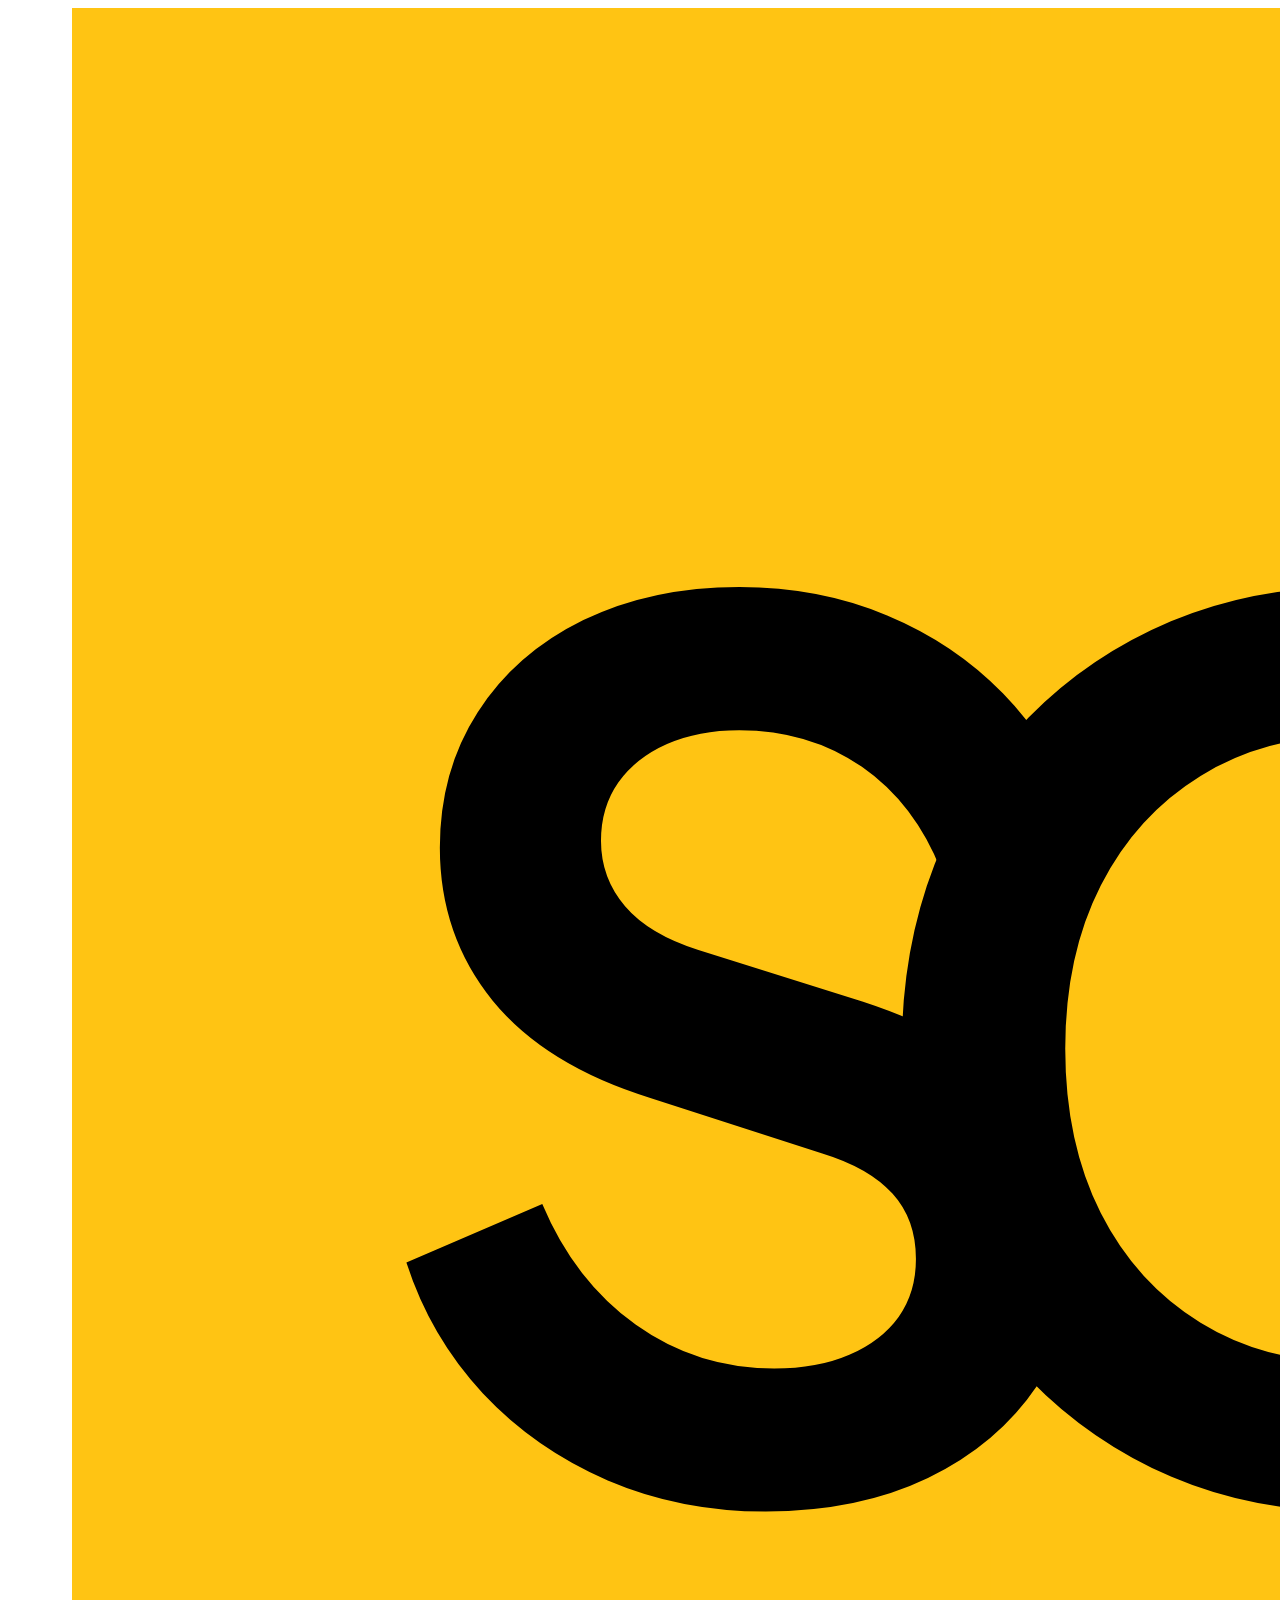
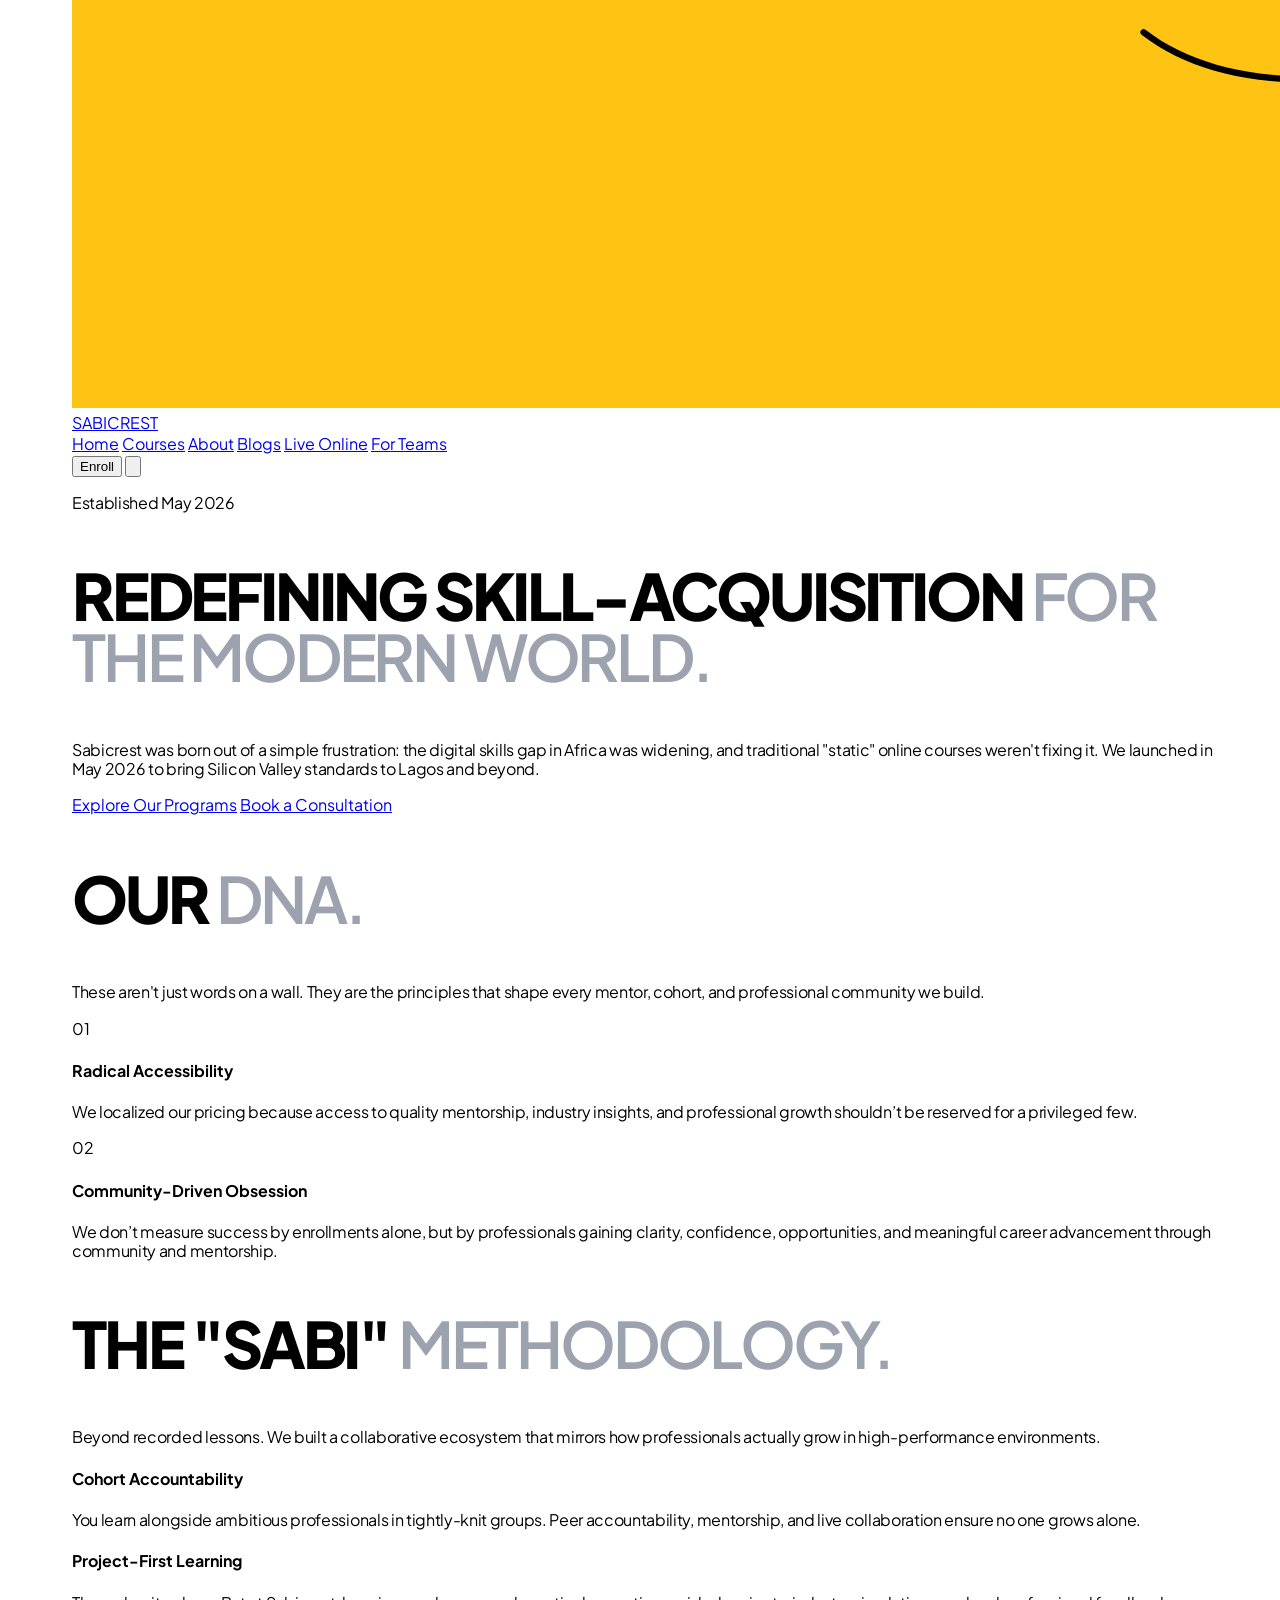
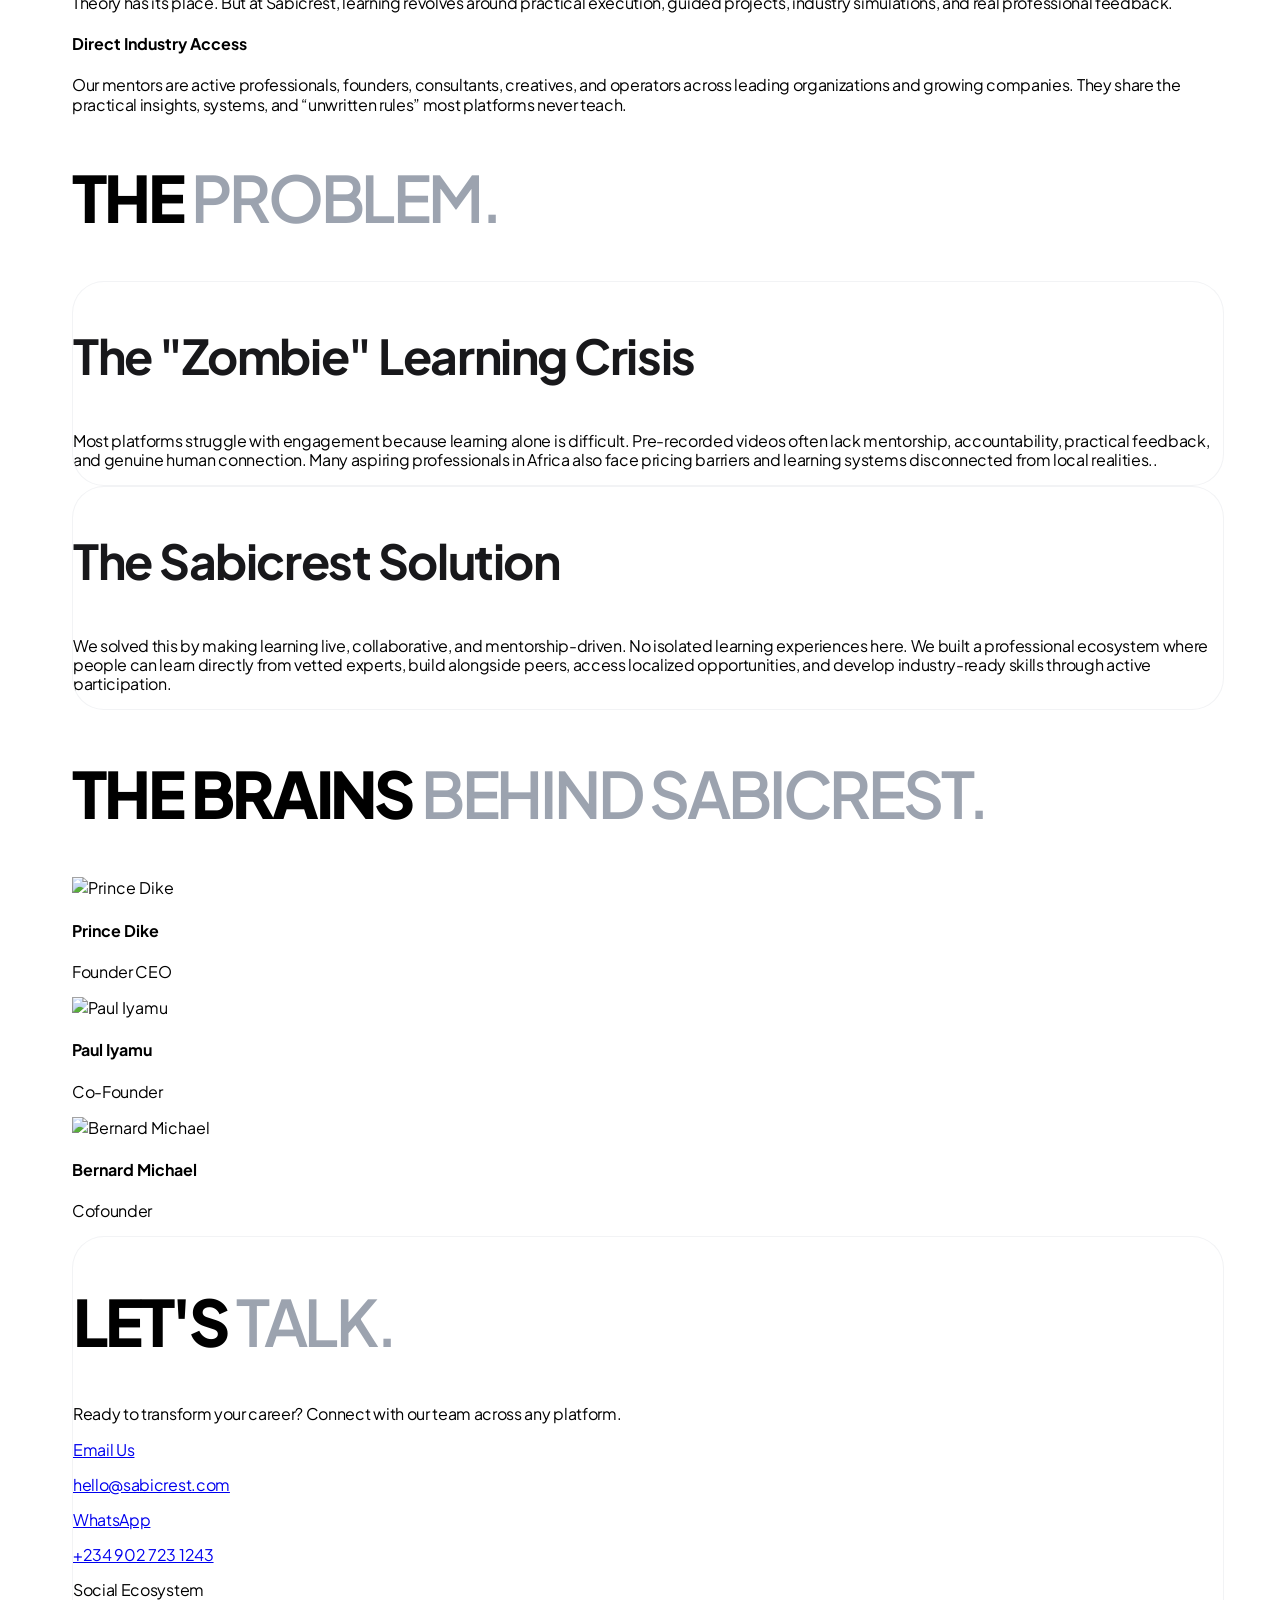
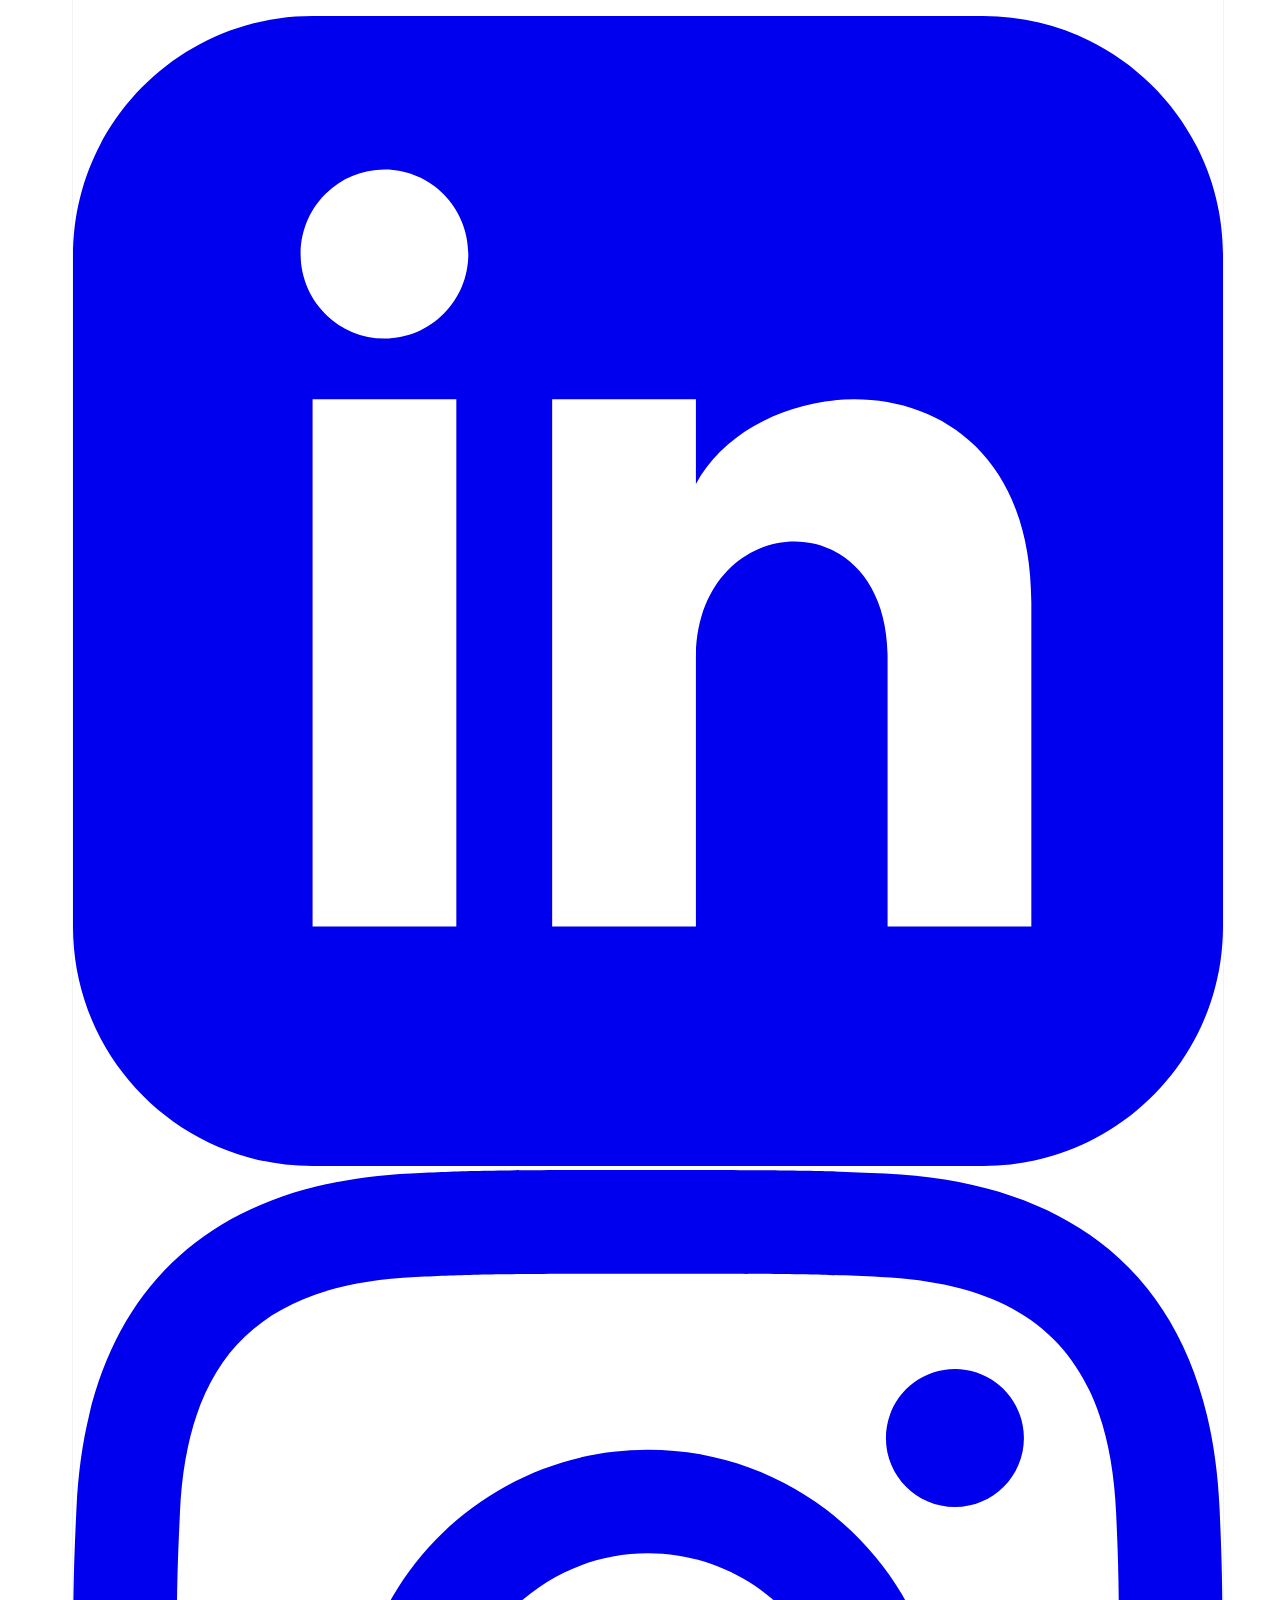
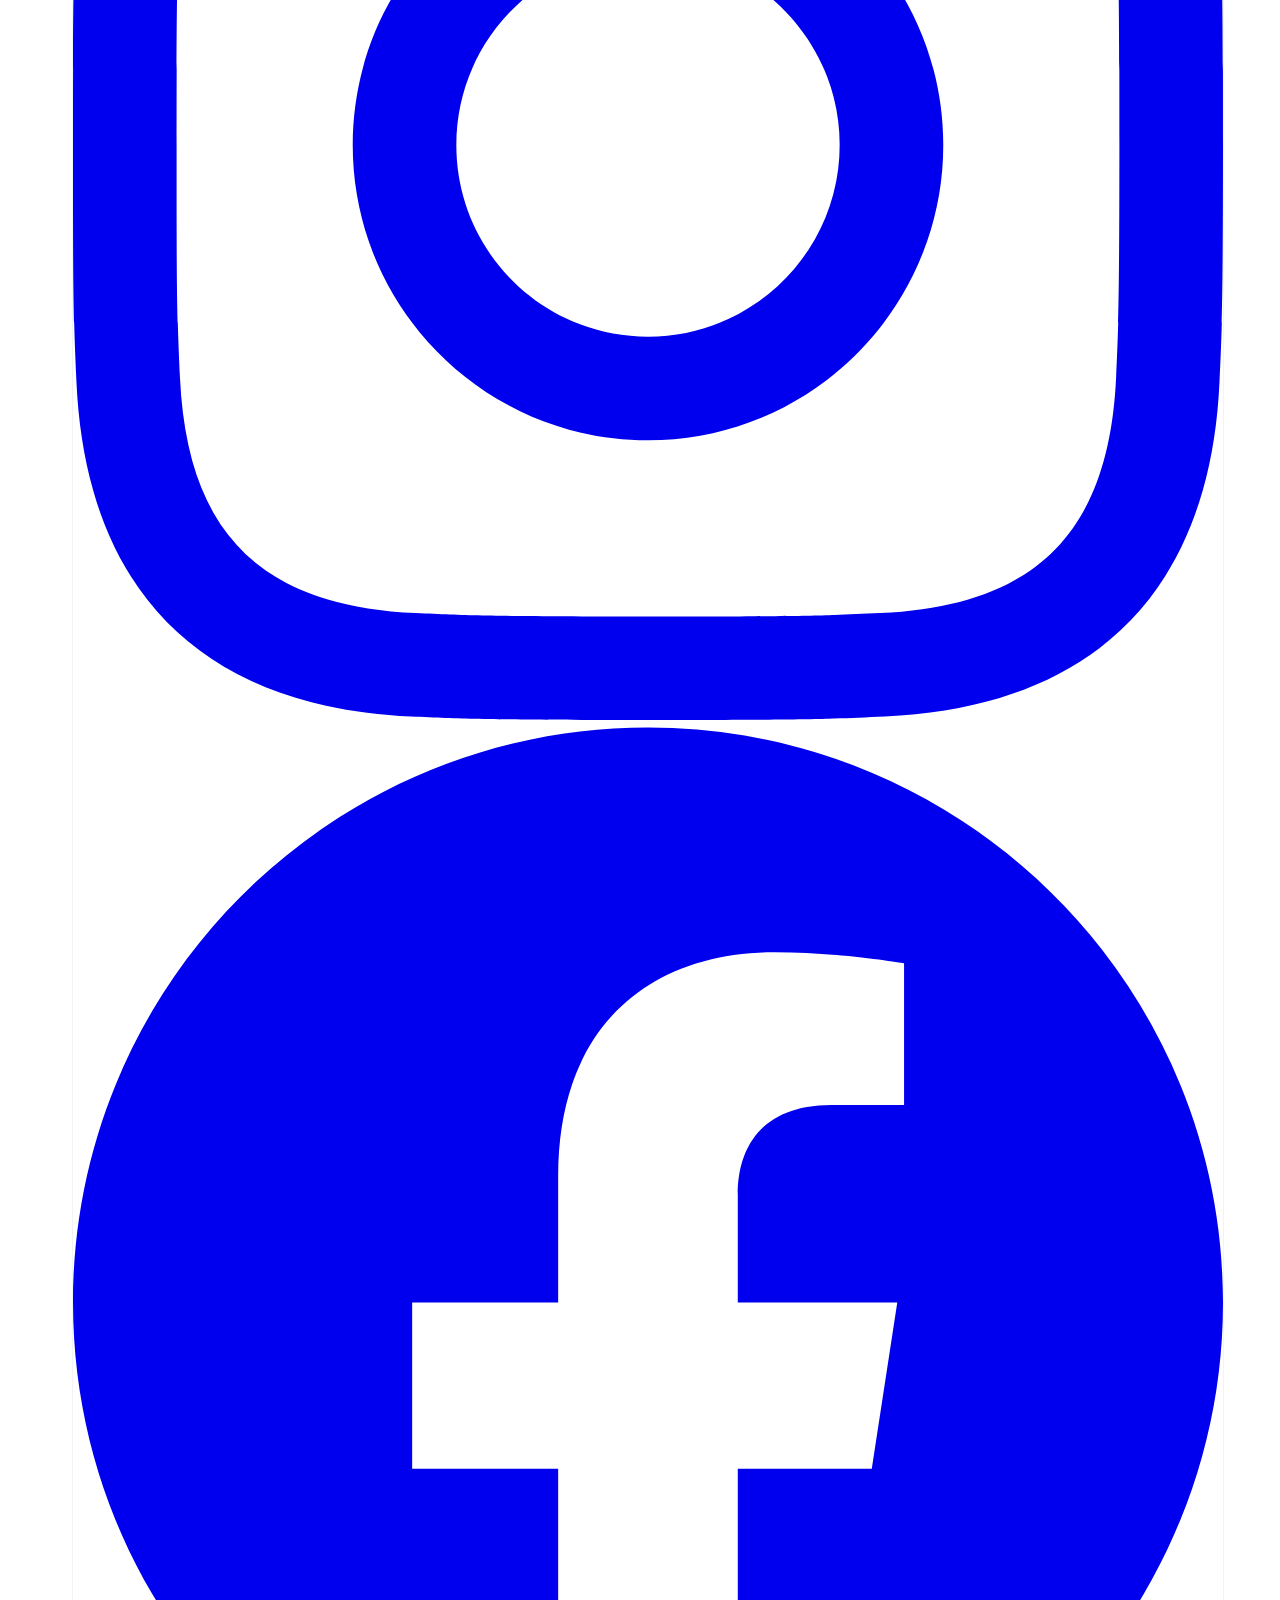
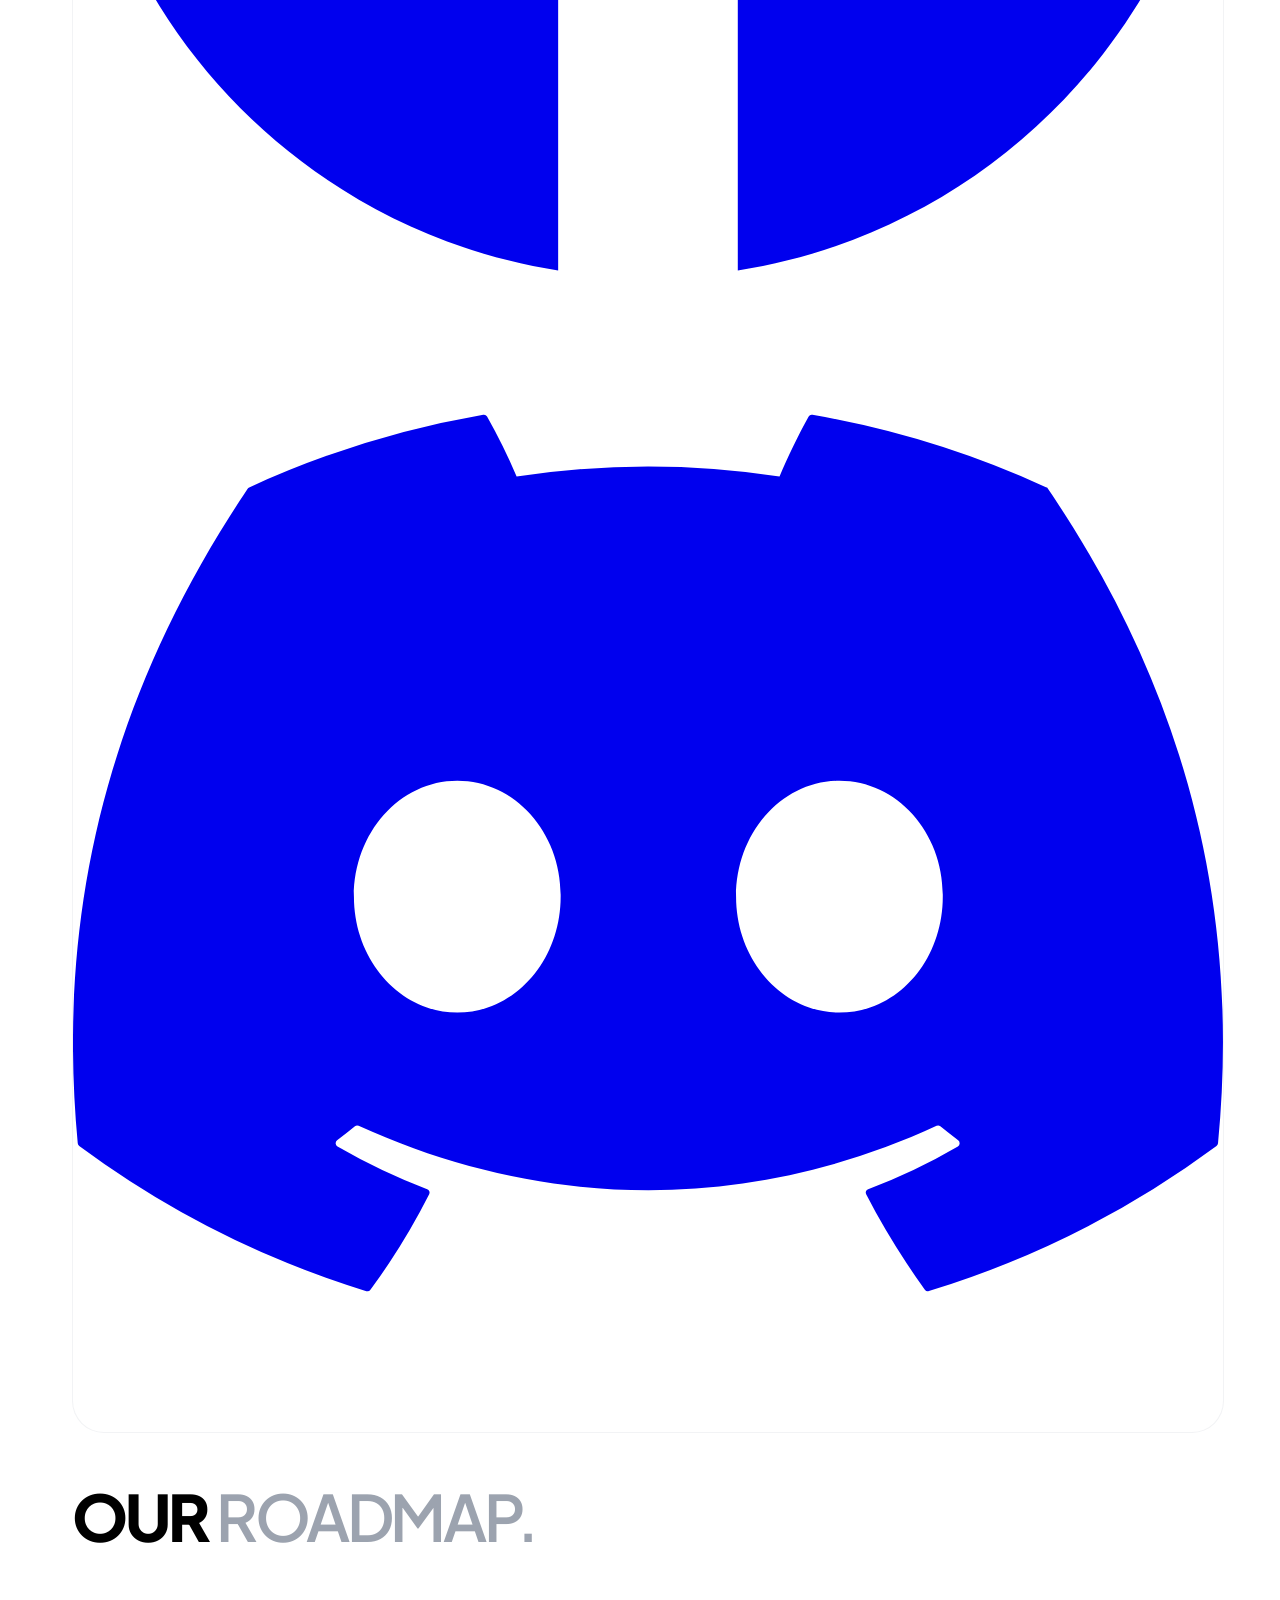
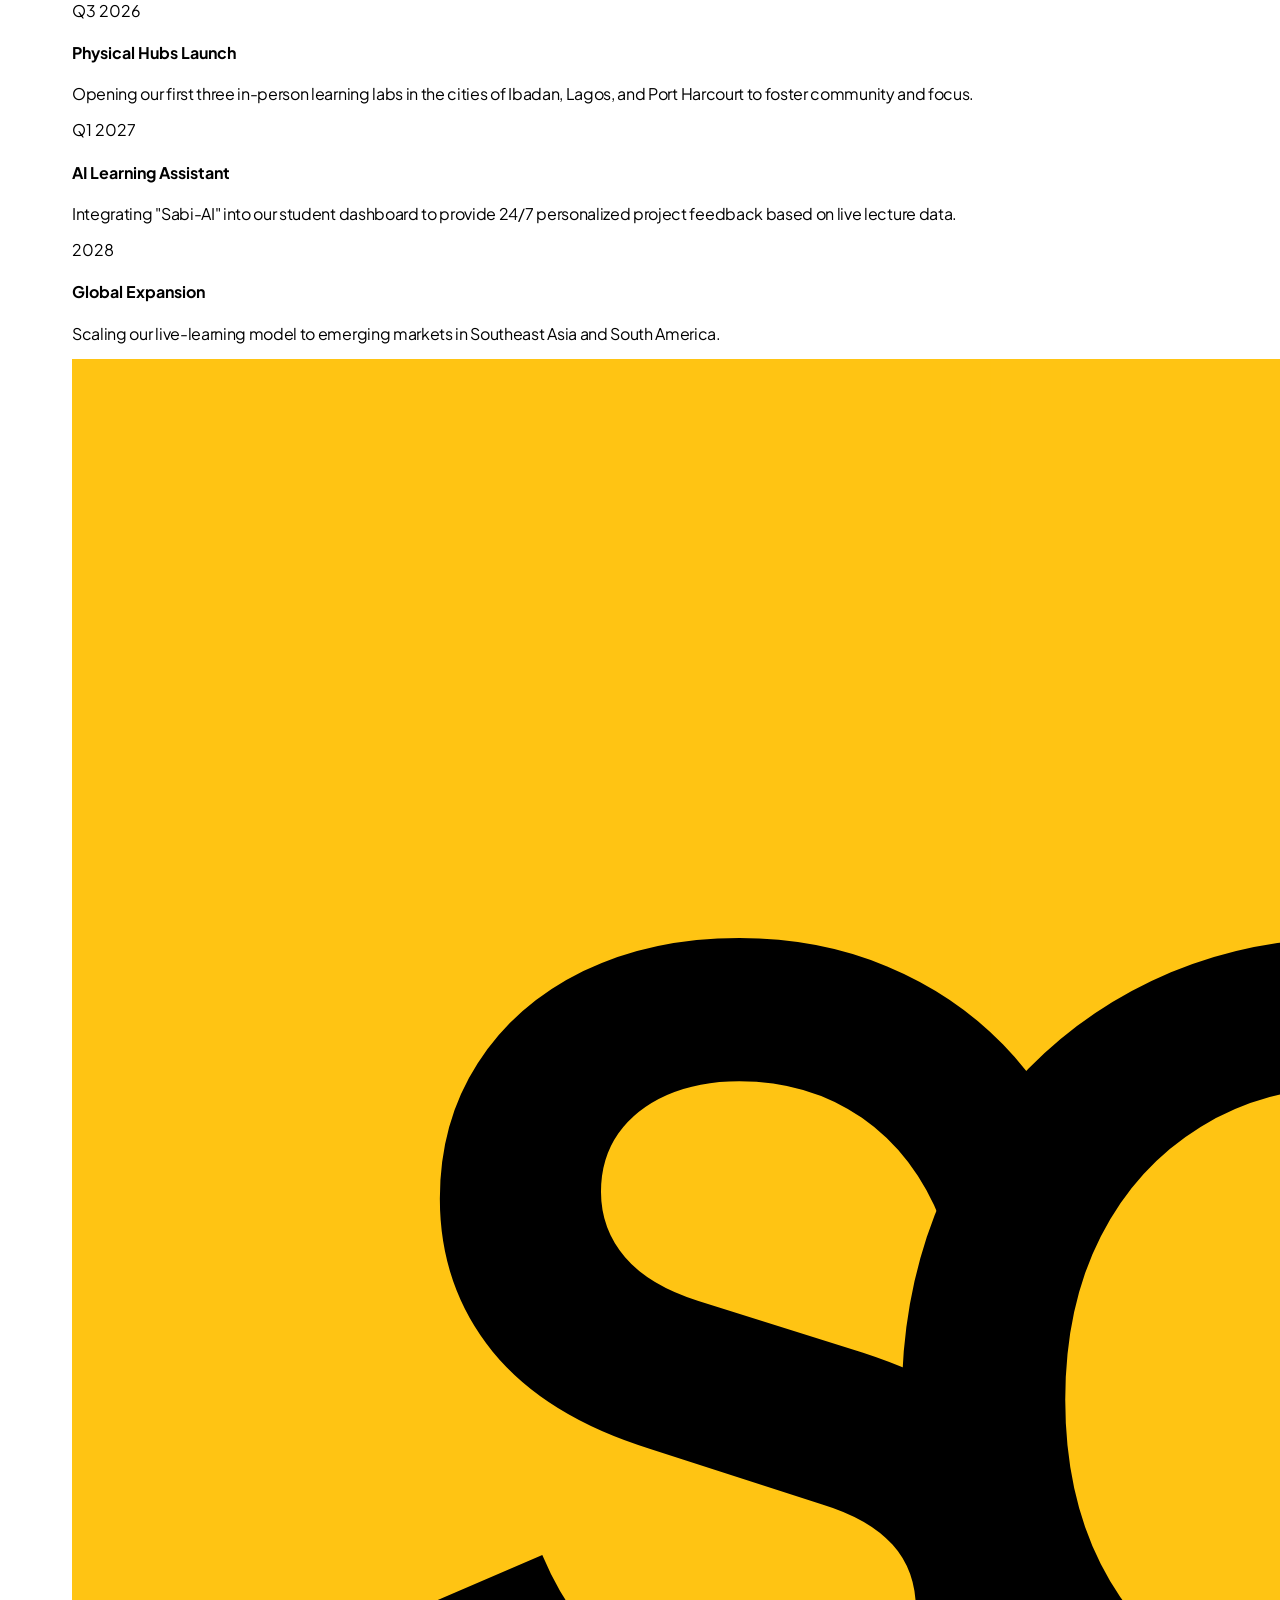
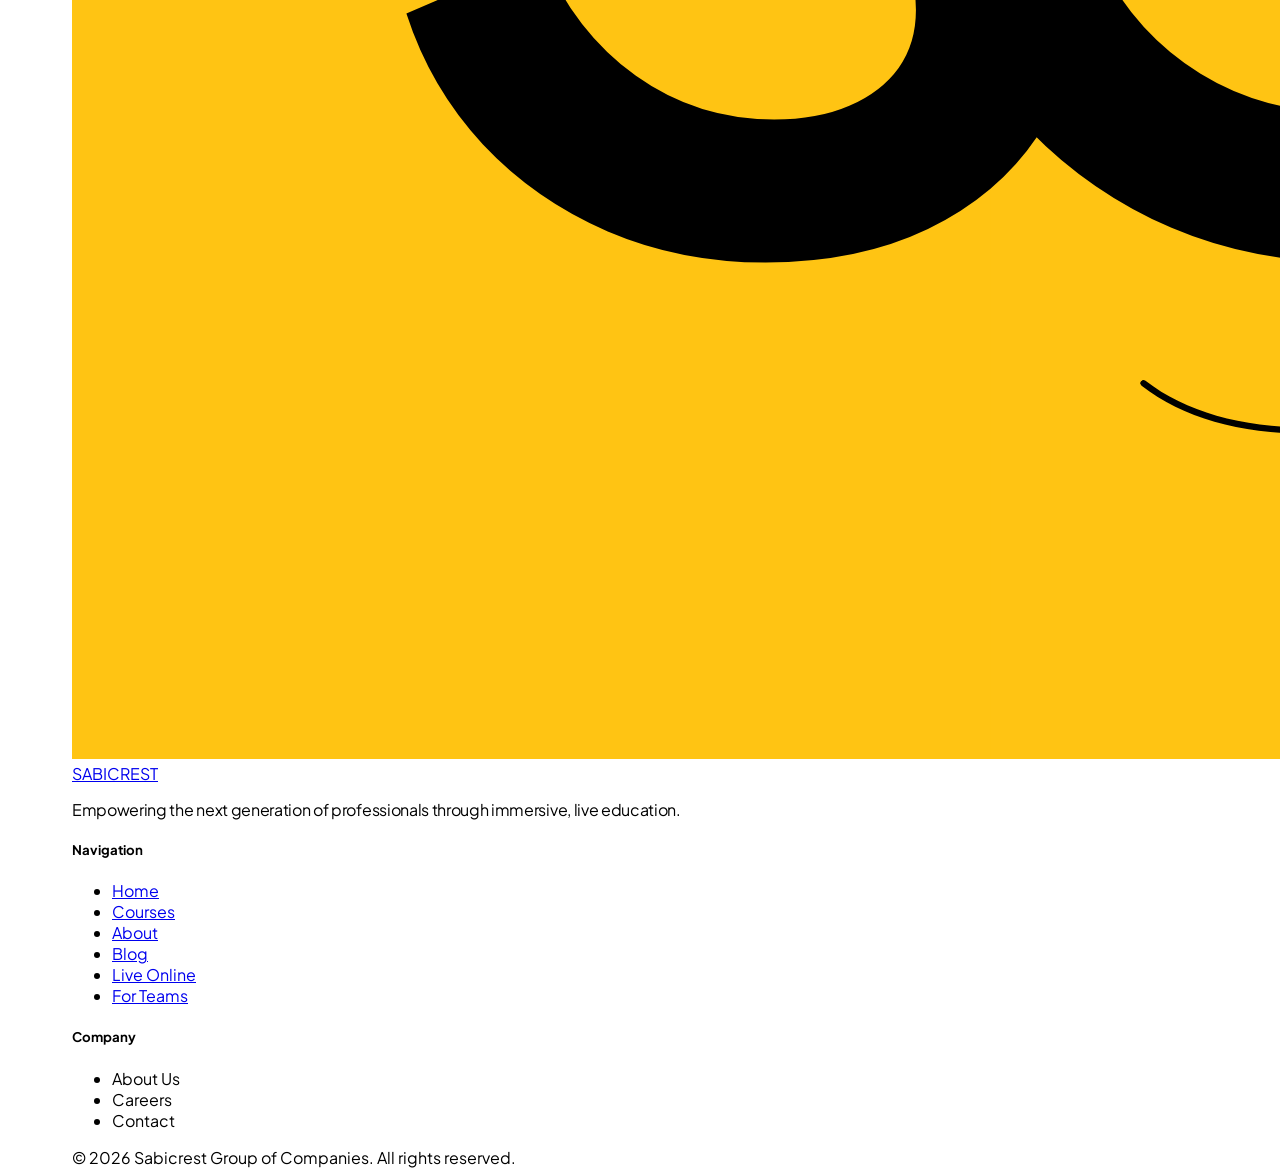
==== commit 22079969: "k" ====
--- a/about.html
+++ b/about.html
@@ -3,7 +3,12 @@
 <head>
     <meta charset="UTF-8">
     <meta name="viewport" content="width=device-width, initial-scale=1.0">
-    <title>About | Sabicrest Story</title>
+    <title>About Sabicrest | Redefining Online Education in Africa</title>
+    <meta name="description" content="Learn about Sabicrest's mission to bridge the digital skills gap through live mentorship and project-based learning. Founded in Lagos, scaling globally.">
+    <link rel="canonical" href="https://sabicrest.com/about.html">
+    <meta property="og:title" content="The Sabicrest Story | Our DNA and Methodology">
+    <meta property="og:description" content="Meet the team and discover the 'Sabi' methodology behind our successful graduates.">
+
     <script src="https://cdn.tailwindcss.com"></script>
     <link rel="preconnect" href="https://fonts.googleapis.com">
     <link rel="preconnect" href="https://fonts.gstatic.com" crossorigin>
@@ -148,14 +153,14 @@
         <div class="grid grid-cols-1 sm:grid-cols-2 lg:grid-cols-3 gap-8">
             <div class="group">
                 <div class="aspect-[4/5] bg-zinc-100 rounded-[2.5rem] overflow-hidden mb-6 relative">
-                    <img src="assets/prince.jpg" class="w-full h-full object-cover group-hover:scale-110 transition-transform duration-700" alt="Prince Dike">
+                    <img src="https://images.unsplash.com/photo-1507003211169-0a1dd7228f2d?auto=format&fit=crop&q=80&w=800" class="w-full h-full object-cover group-hover:scale-110 transition-transform duration-700" alt="Prince Dike">
                 </div>
                 <h4 class="text-xl font-bold">Prince Dike</h4>
                 <p class="text-xs uppercase font-black text-zinc-400 tracking-widest mt-1 italic">Founder CEO</p>
             </div>
             <div class="group">
                 <div class="aspect-[4/5] bg-zinc-100 rounded-[2.5rem] overflow-hidden mb-6 relative">
-                    <img src="assets/paul.jpg" class="w-full h-full object-cover group-hover:scale-110 transition-transform duration-700" alt="Paul Iyamu">
+                    <img src="https://images.unsplash.com/photo-1500648767791-00dcc994a43e?auto=format&fit=crop&q=80&w=800" class="w-full h-full object-cover group-hover:scale-110 transition-transform duration-700" alt="Paul Iyamu">
                 </div>
                 <h4 class="text-xl font-bold">Paul Iyamu</h4>
                 <p class="text-xs uppercase font-black text-zinc-400 tracking-widest mt-1 italic">Co-Founder</p>
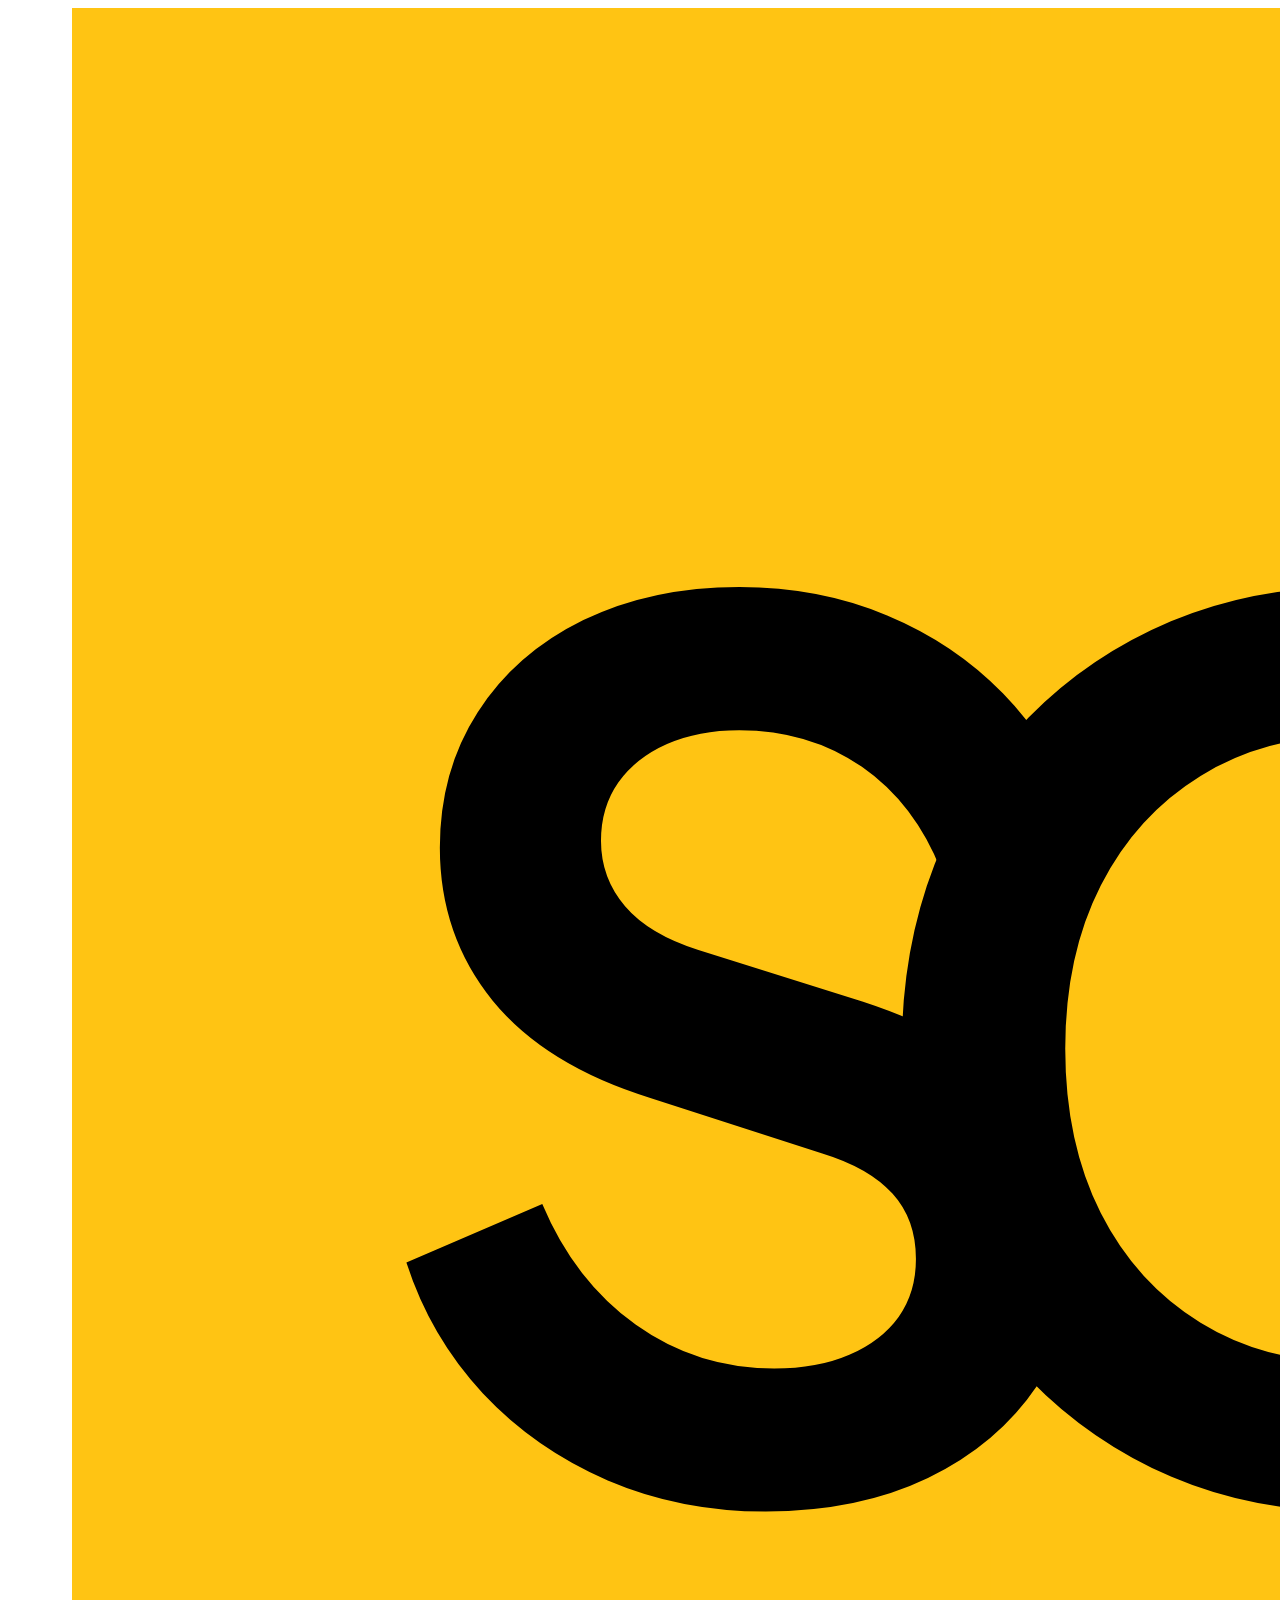
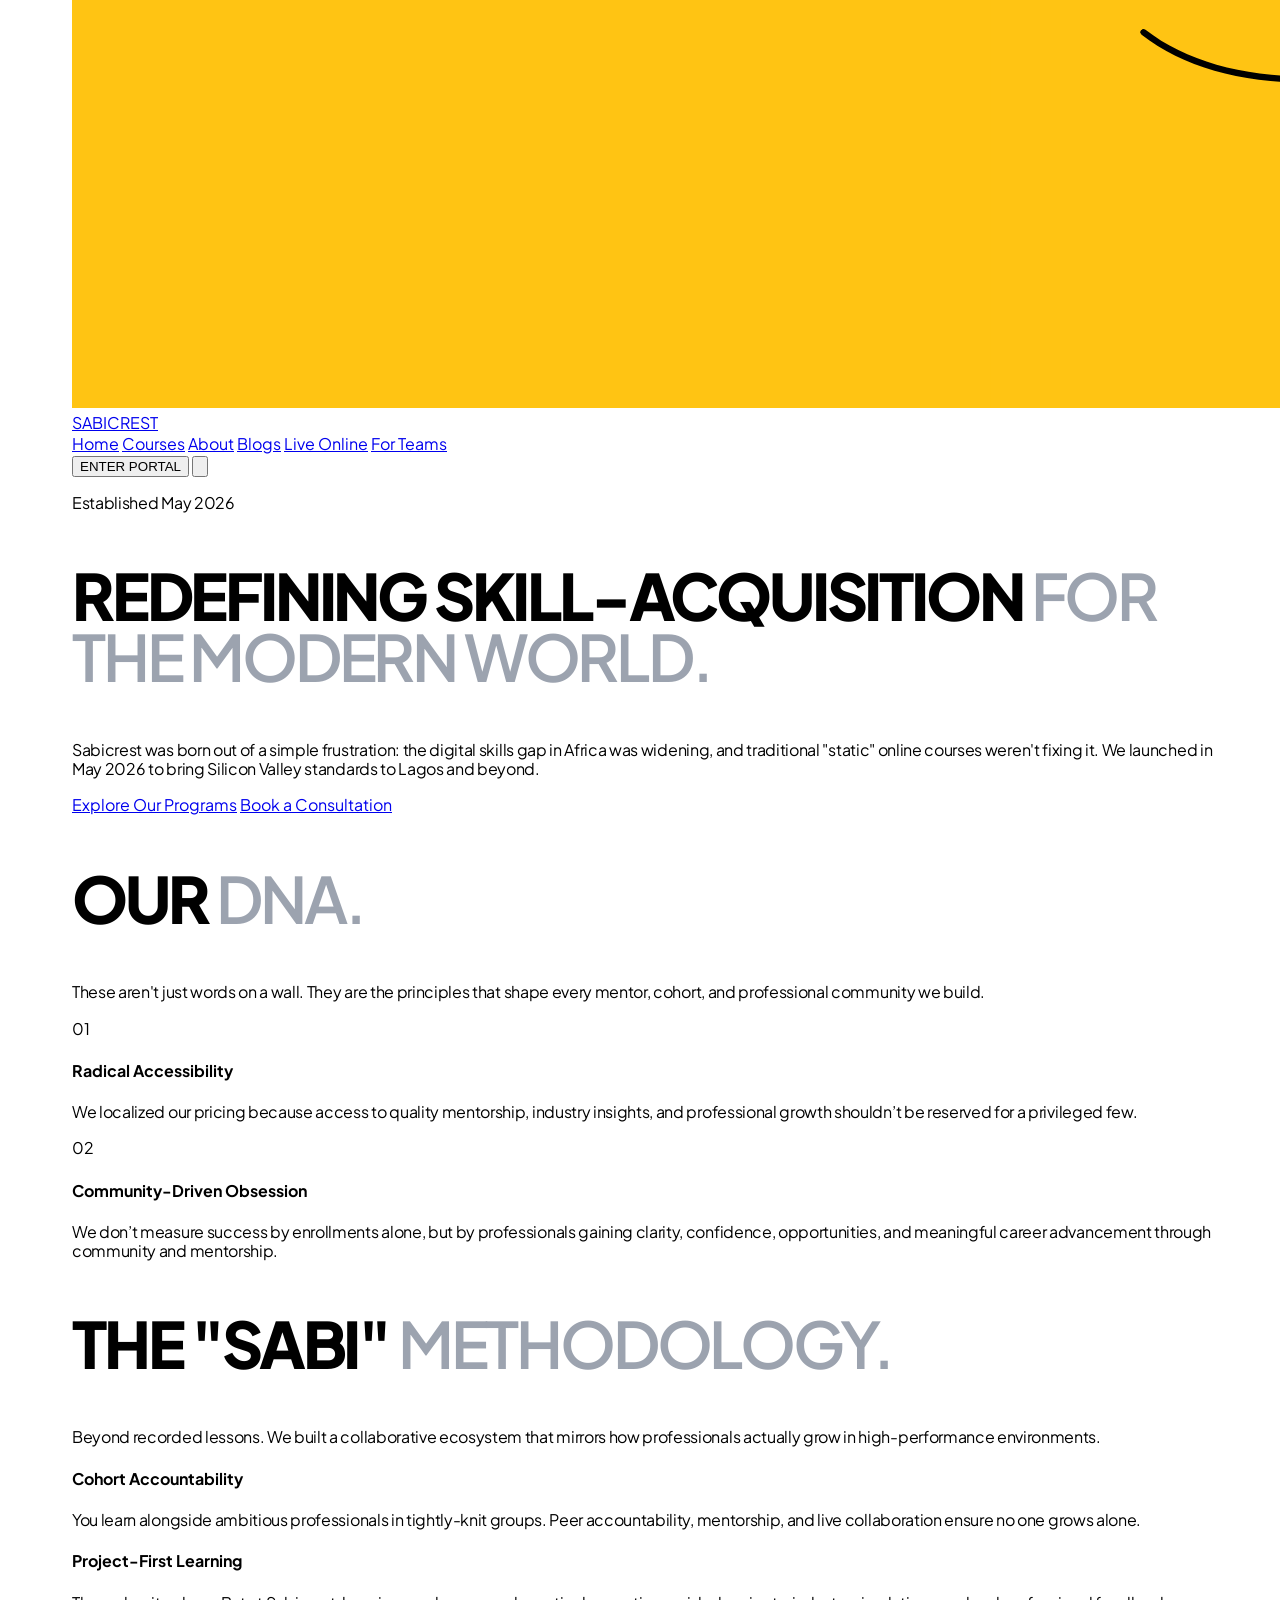
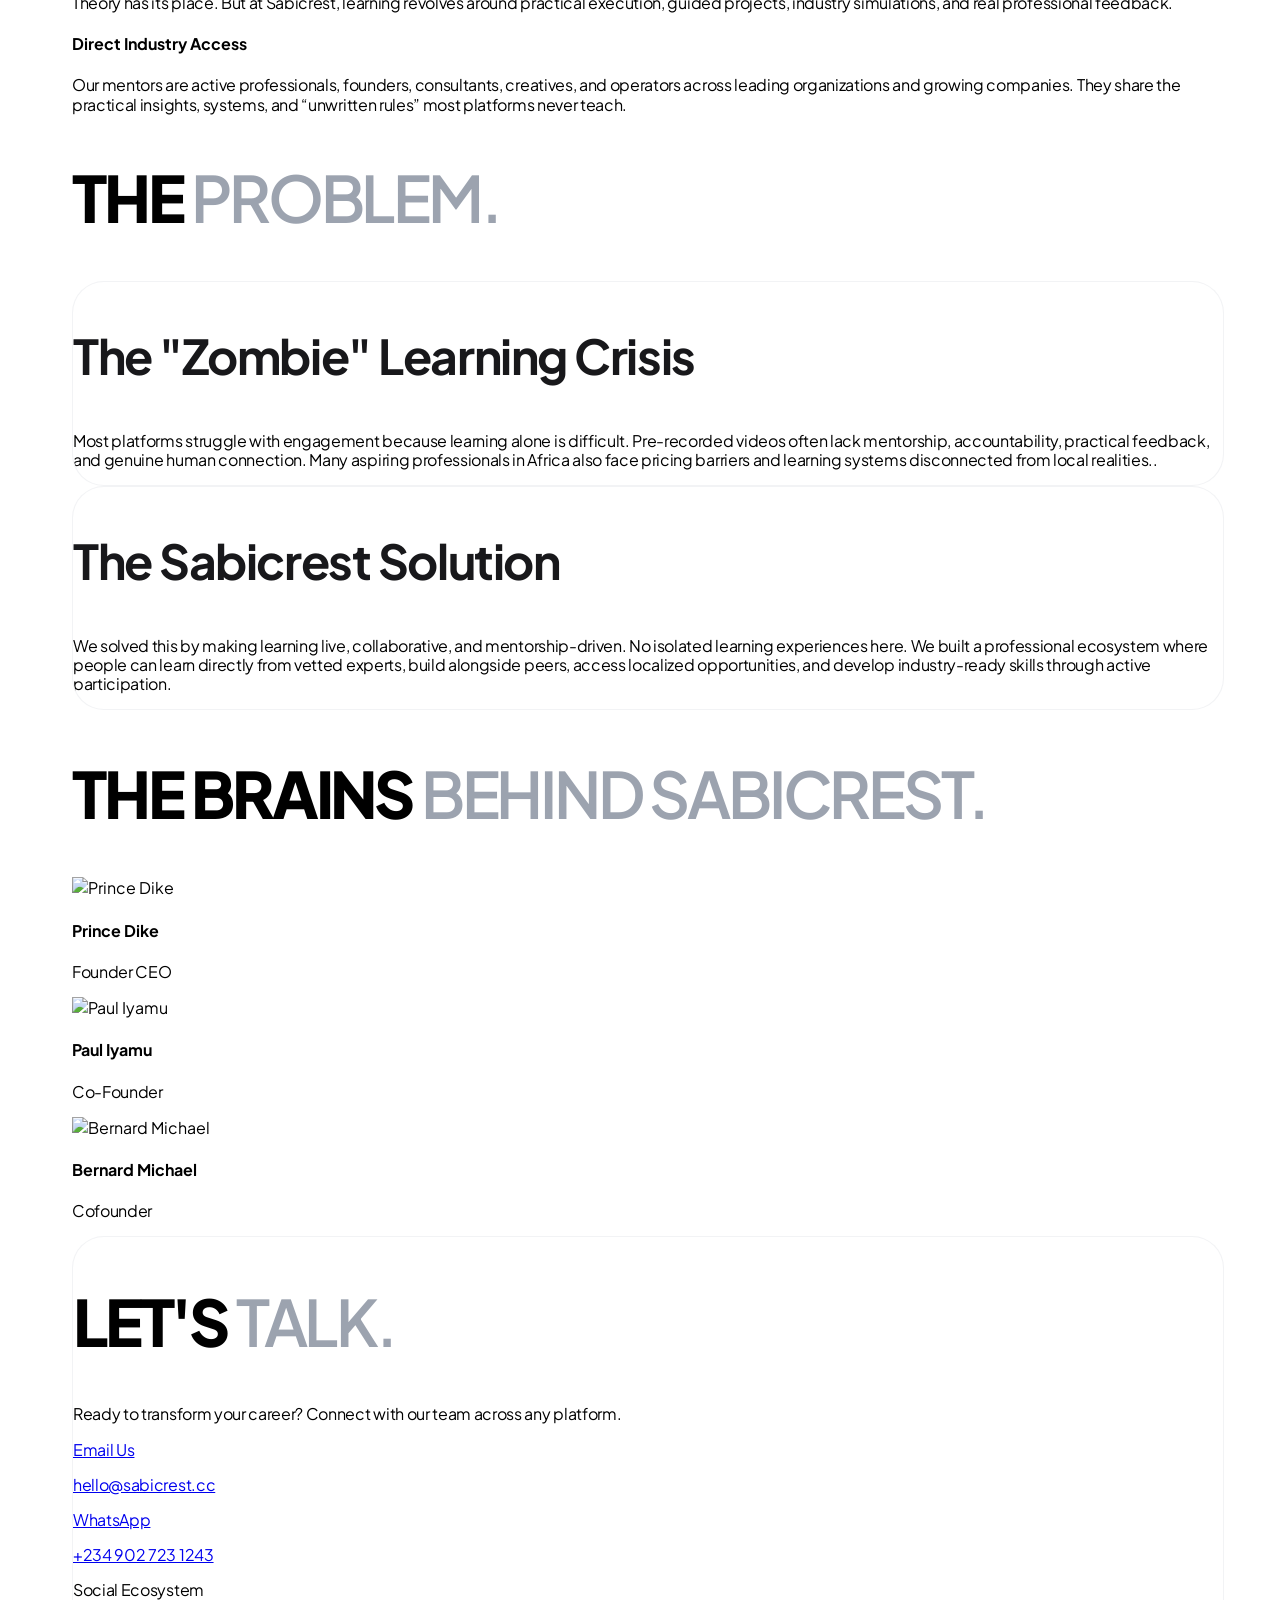
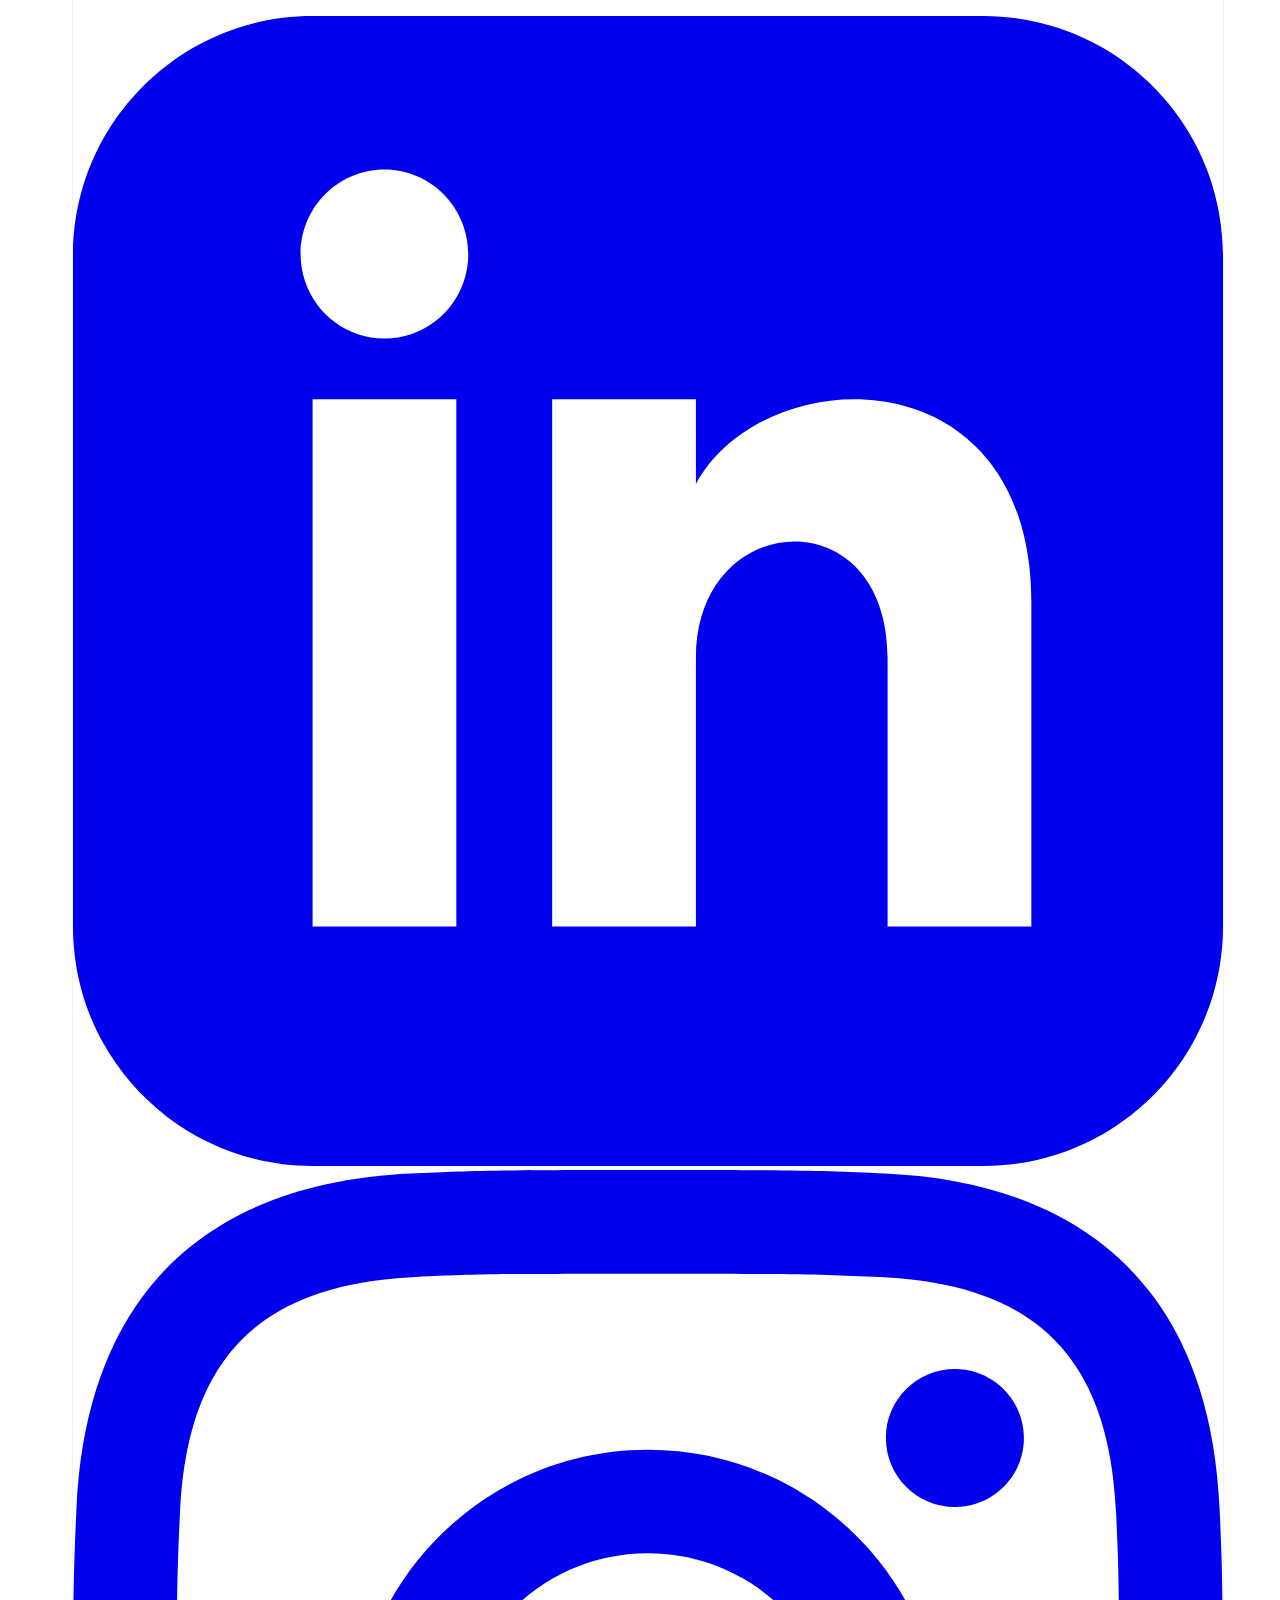
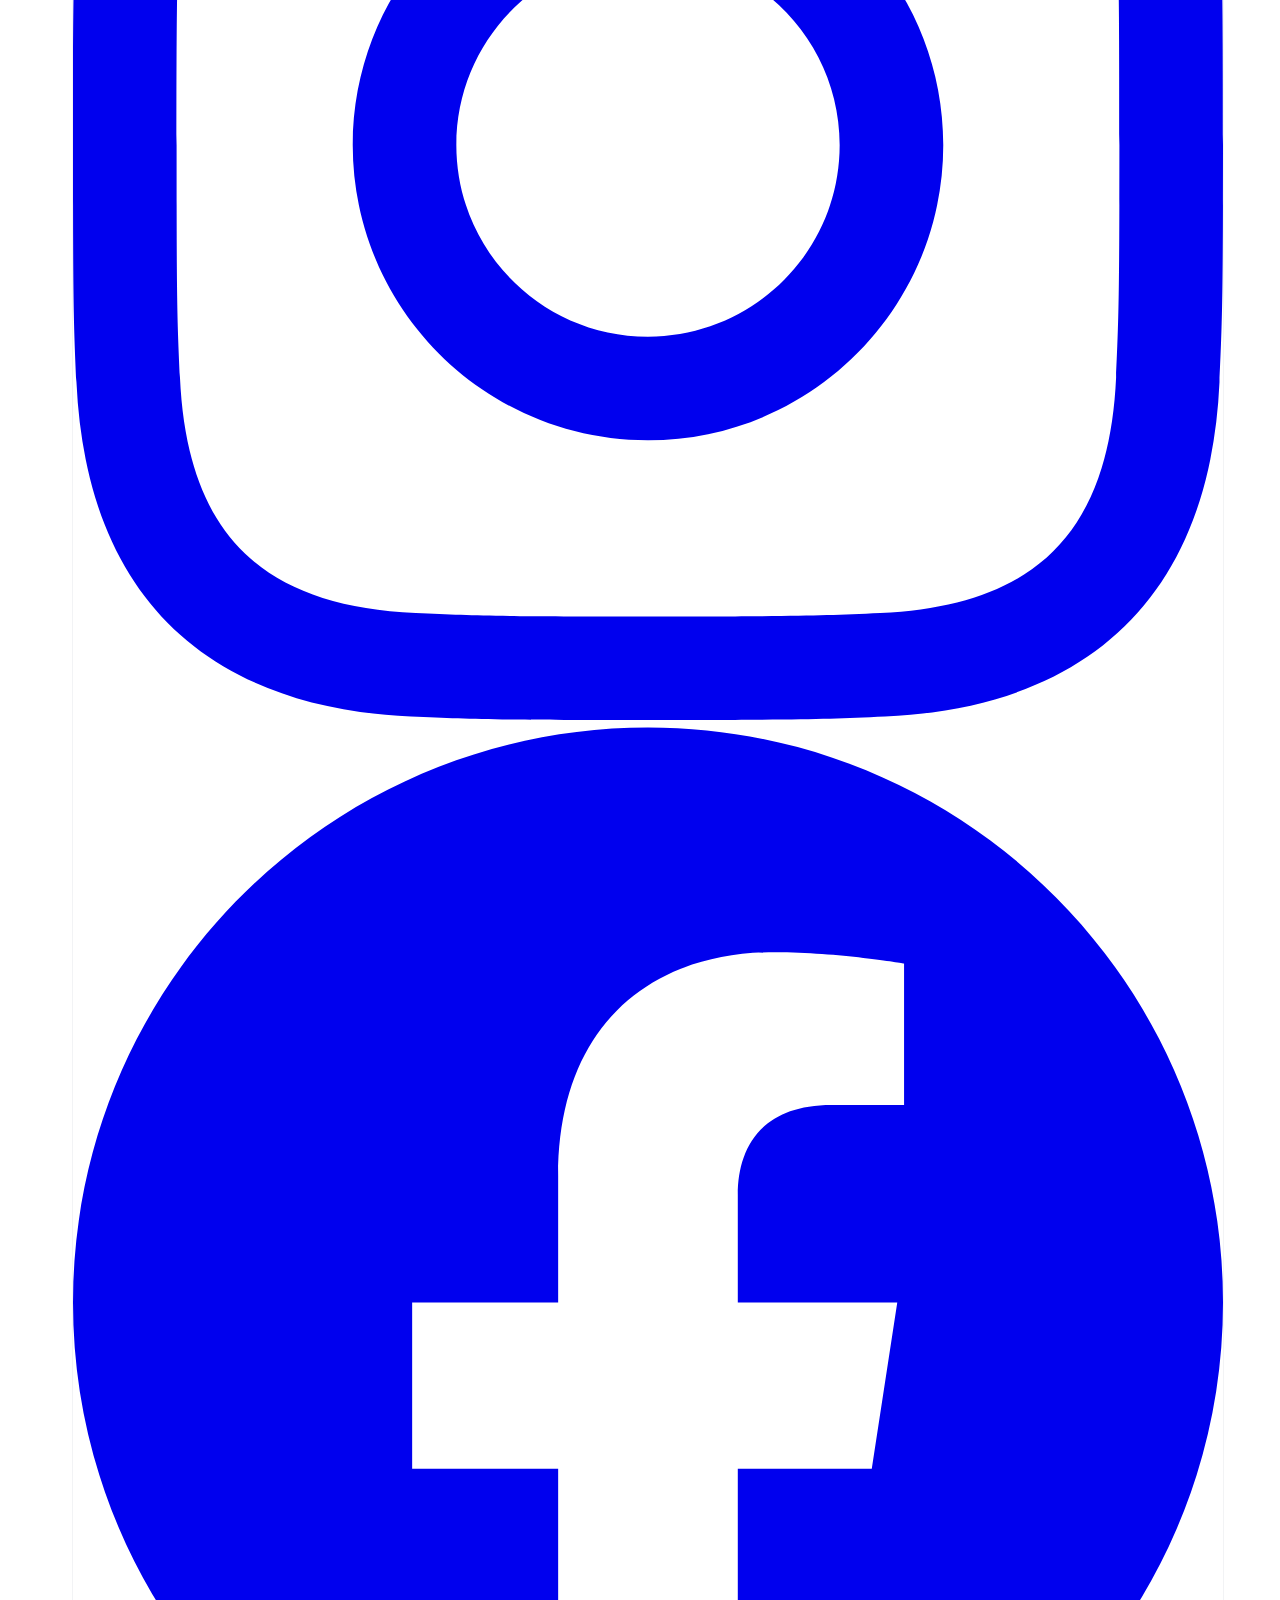
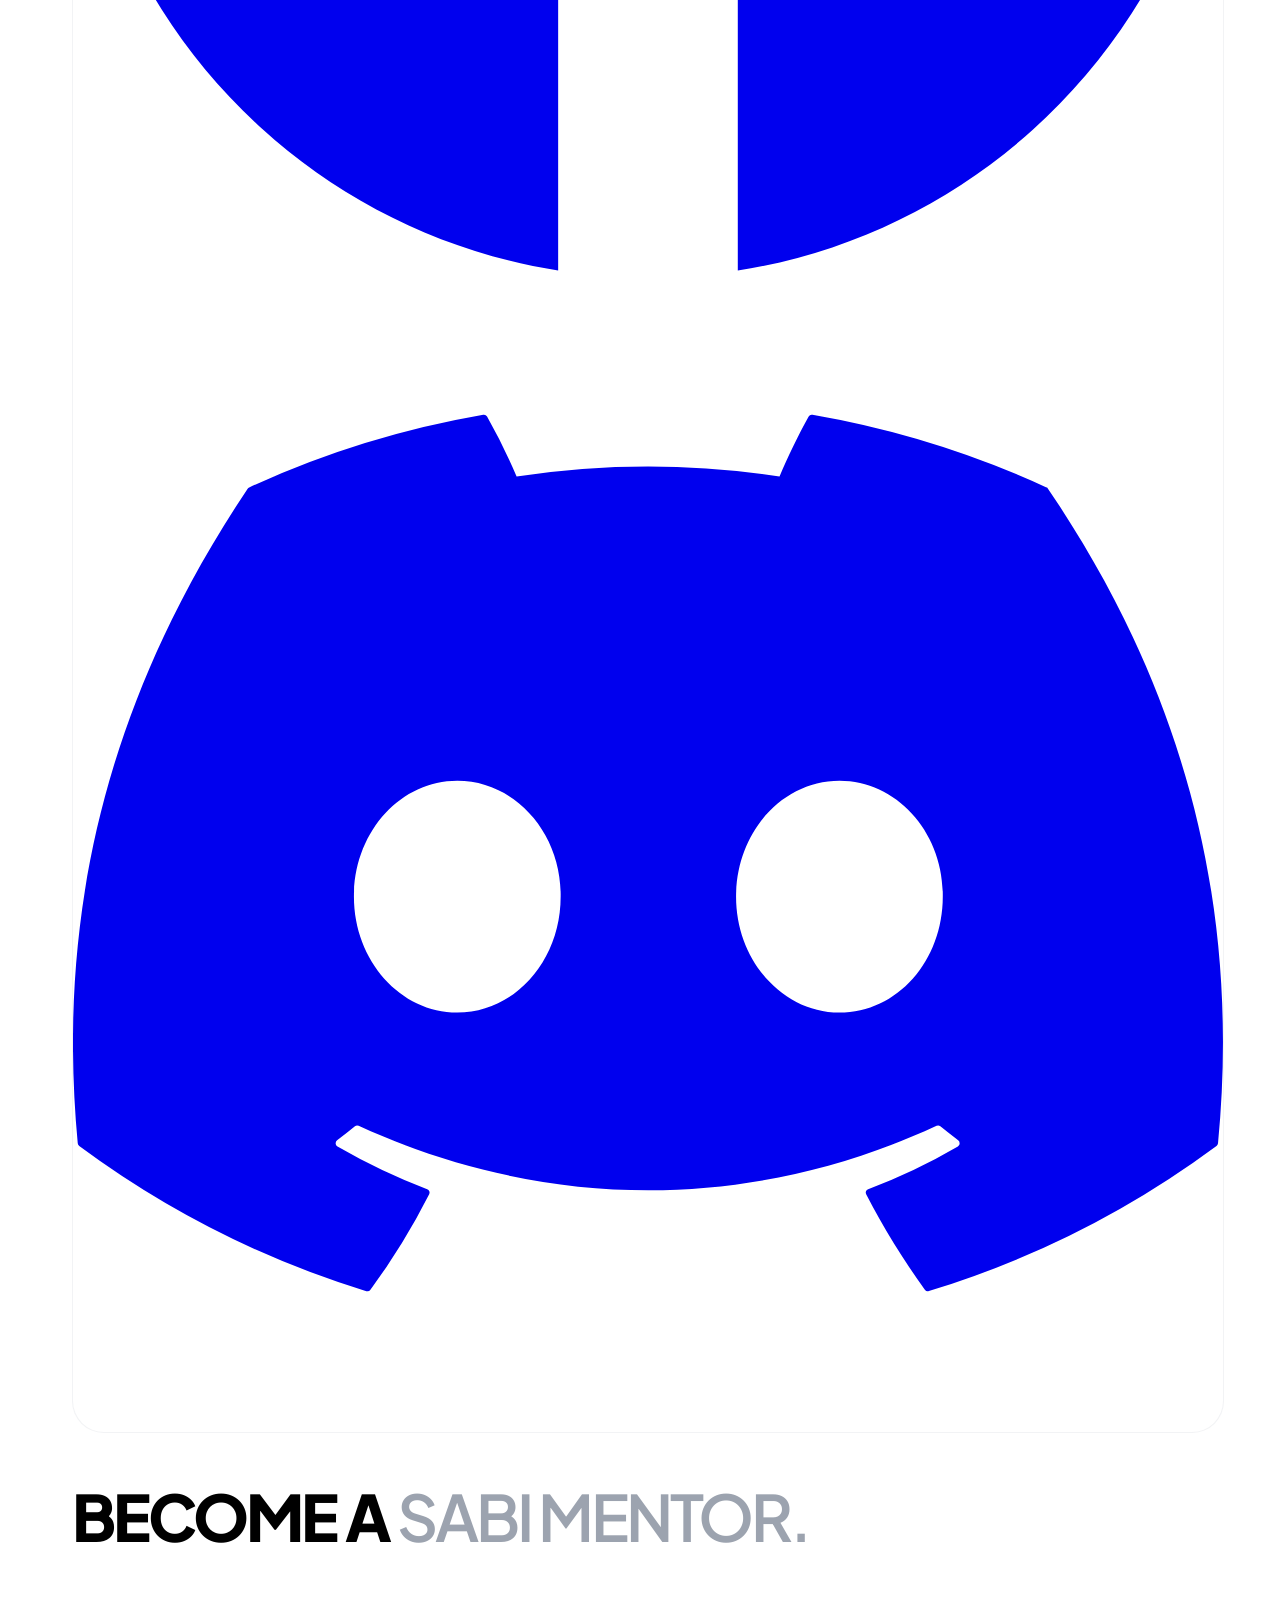
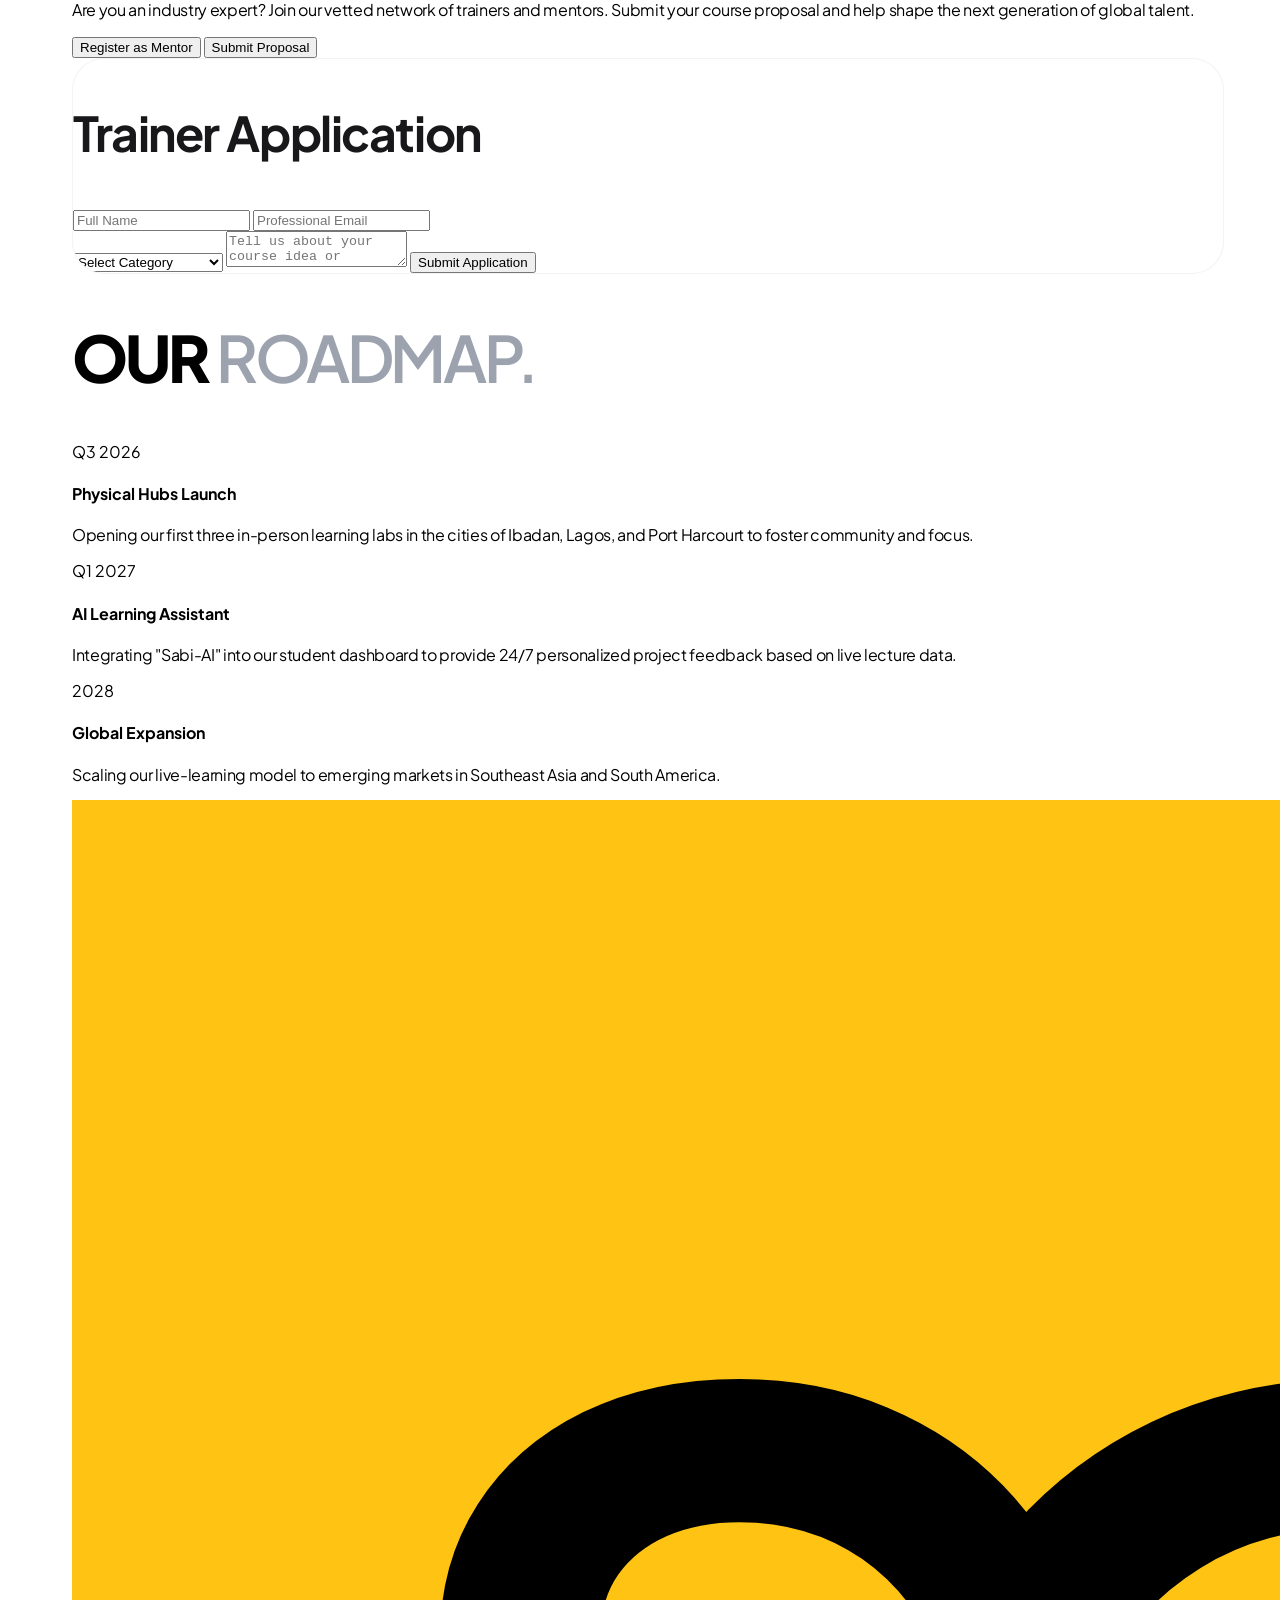
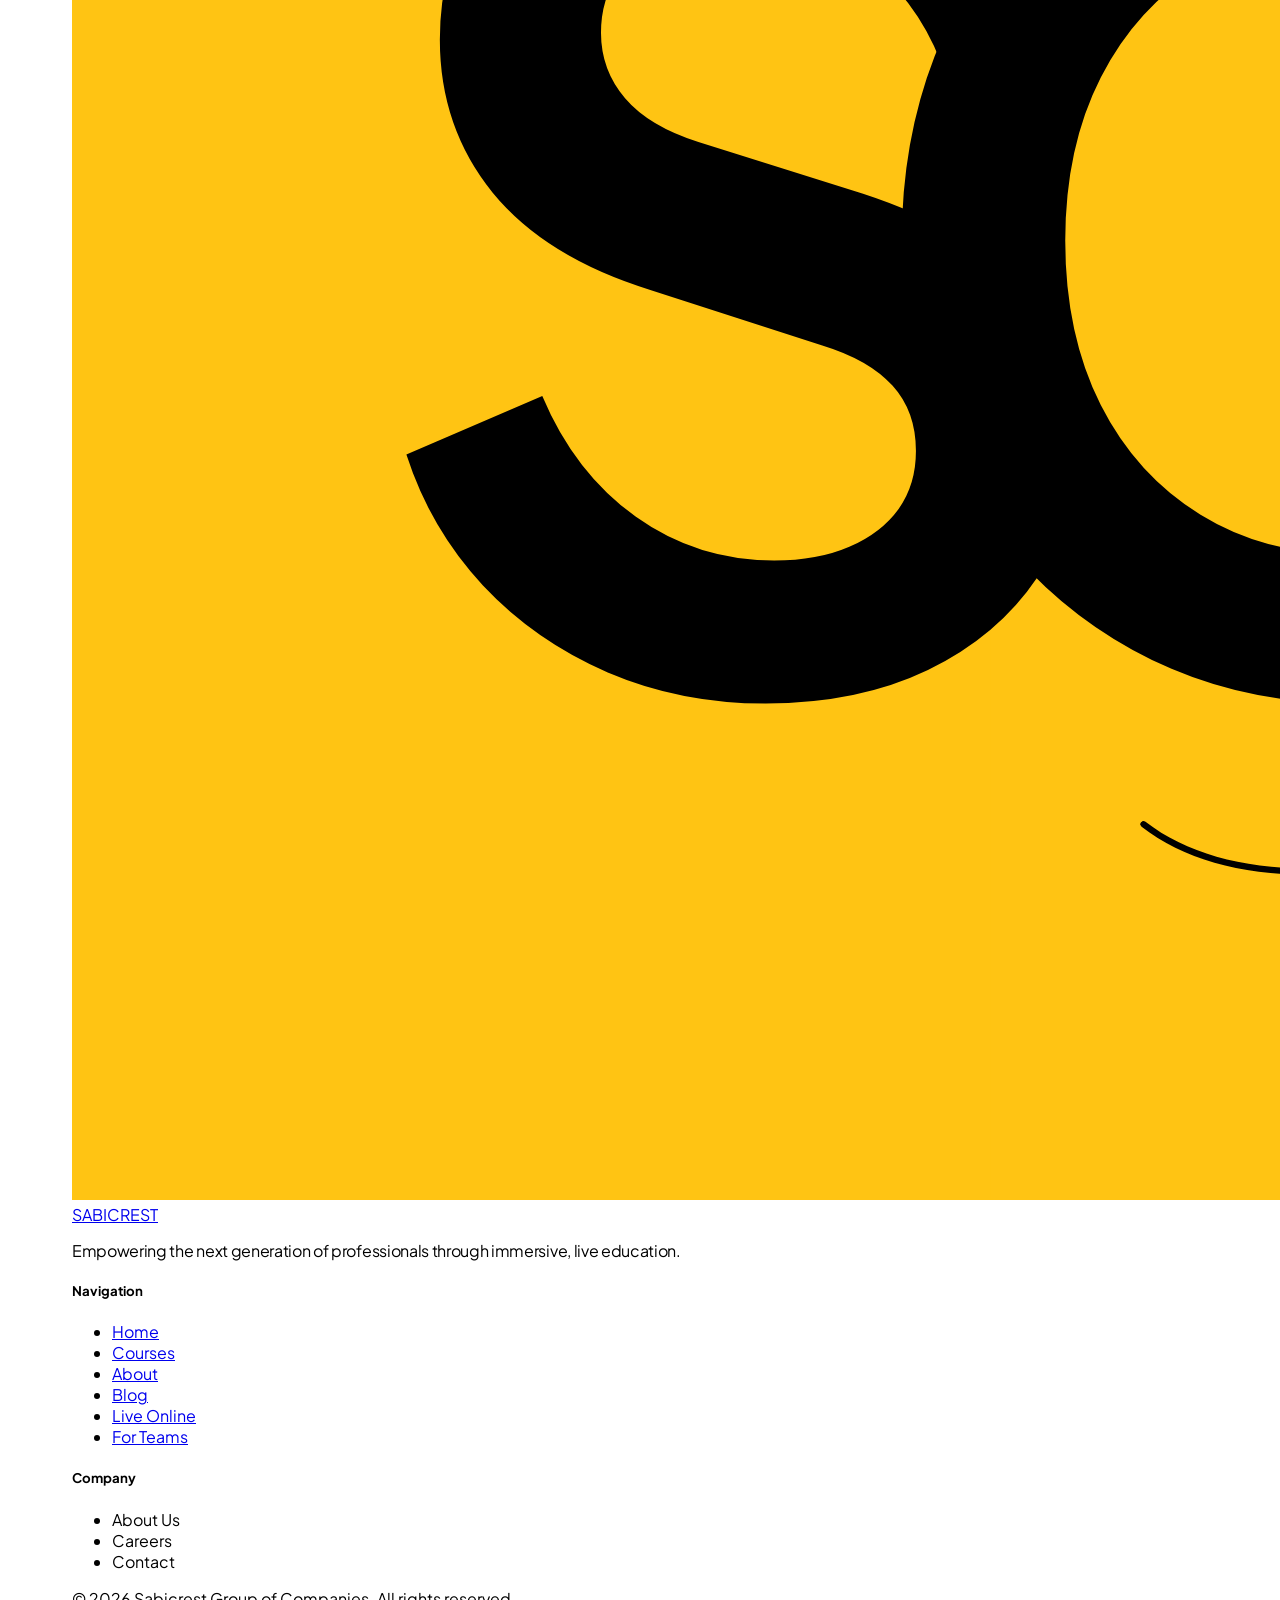
==== commit 0d4e04cd: "ASA" ====
--- a/about.html
+++ b/about.html
@@ -5,7 +5,7 @@
     <meta name="viewport" content="width=device-width, initial-scale=1.0">
     <title>About Sabicrest | Redefining Online Education in Africa</title>
     <meta name="description" content="Learn about Sabicrest's mission to bridge the digital skills gap through live mentorship and project-based learning. Founded in Lagos, scaling globally.">
-    <link rel="canonical" href="https://sabicrest.com/about.html">
+    <link rel="canonical" href="https://sabicrest.cc/about.html">
     <meta property="og:title" content="The Sabicrest Story | Our DNA and Methodology">
     <meta property="og:description" content="Meet the team and discover the 'Sabi' methodology behind our successful graduates.">
 
@@ -20,7 +20,7 @@
 <body class="antialiased">
 
     <!-- Navigation -->
-    <nav class="sticky top-0 z-50 bg-white/70 backdrop-blur-xl border-b border-gray-100/50">
+    <nav class="fixed top-0 left-0 right-0 z-50 bg-white/70 backdrop-blur-xl border-b border-gray-100/50">
         <div class="container-wide py-4 flex justify-between items-center">
             <a href="index.html" class="sabicrest-logo flex items-center gap-2 text-2xl font-extrabold tracking-tighter hover:opacity-80 transition-opacity cursor-pointer">
                 <img src="assets/logo.jpg" alt="Sabicrest Logo" class="h-[1.25em] w-auto">
@@ -36,7 +36,7 @@
             </div>
             <div class="flex items-center gap-1 md:gap-4">
                 <button id="enroll-btn" class="bg-yellow-400 text-black px-4 py-2 md:px-7 md:py-3 rounded-full font-bold text-[10px] md:text-xs uppercase tracking-widest hover:bg-yellow-500 hover:shadow-lg hover:shadow-yellow-400/20 transition-all active:scale-95">
-                    Enroll
+                    ENTER PORTAL
                 </button>
                 <button id="mobile-menu-btn" class="md:hidden pl-2 pr-0 py-2 text-zinc-900 focus:outline-none">
                     <svg class="w-7 h-7" fill="none" stroke="currentColor" viewBox="0 0 24 24">
@@ -74,7 +74,7 @@
     </nav>
 
     <!-- Hero Section -->
-    <section class="container-wide pt-10 pb-24 md:py-24">
+    <section class="container-wide pt-32 pb-24 md:pt-40">
         <div class="max-w-4xl">
             <p class="text-yellow-600 font-bold uppercase text-[10px] tracking-[0.3em] mb-4">Established May 2026</p>
             <h1 class="mixed-title mb-8">Redefining Skill-acquisition <span>for the Modern World.</span></h1>
@@ -186,9 +186,9 @@
                 </div>
                     
                 <div class="grid sm:grid-cols-2 gap-4 text-left mb-12">
-                    <a href="mailto:hello@sabicrest.com" class="bg-white/5 backdrop-blur-md border border-white/10 p-6 rounded-3xl hover:bg-white/10 transition-all group/link">
+                    <a href="mailto:hello@sabicrest.cc" class="bg-white/5 backdrop-blur-md border border-white/10 p-6 rounded-3xl hover:bg-white/10 transition-all group/link">
                         <p class="text-[10px] font-black uppercase tracking-widest text-yellow-400 mb-2">Email Us</p>
-                        <p class="text-white font-bold group-hover/link:translate-x-1 transition-transform">hello@sabicrest.com</p>
+                        <p class="text-white font-bold group-hover/link:translate-x-1 transition-transform">hello@sabicrest.cc</p>
                     </a>
                     <a href="https://wa.me/2349027231243" target="_blank" class="bg-white/5 backdrop-blur-md border border-white/10 p-6 rounded-3xl hover:bg-white/10 transition-all group/link">
                         <p class="text-[10px] font-black uppercase tracking-widest text-green-400 mb-2">WhatsApp</p>
@@ -216,6 +216,42 @@
             </div>
             <!-- Abstract Background Element -->
             <div class="absolute -bottom-24 -right-24 w-96 h-96 bg-yellow-400/10 rounded-full blur-[120px]"></div>
+        </div>
+    </section>
+
+    <!-- Mentor Registration Section -->
+    <section class="container-wide py-20 border-t border-zinc-100">
+        <div class="grid lg:grid-cols-2 gap-16 items-center">
+            <div>
+                <h2 class="mixed-title mb-6">Become a <span>Sabi Mentor.</span></h2>
+                <p class="text-lg text-gray-600 mb-8 max-w-md">Are you an industry expert? Join our vetted network of trainers and mentors. Submit your course proposal and help shape the next generation of global talent.</p>
+                <div class="flex gap-4">
+                    <button class="bg-black text-white px-8 py-4 rounded-2xl font-bold text-xs uppercase tracking-widest hover:bg-zinc-800 transition-all">Register as Mentor</button>
+                    <button class="border border-zinc-200 text-zinc-900 px-8 py-4 rounded-2xl font-bold text-xs uppercase tracking-widest hover:bg-zinc-50 transition-all">Submit Proposal</button>
+                </div>
+            </div>
+            <div class="bento-card p-10 bg-yellow-400 border-yellow-500">
+                <h3 class="text-2xl italic mb-6">Trainer Application</h3>
+                <form class="space-y-4">
+                    <div class="grid grid-cols-2 gap-4">
+                        <input type="text" placeholder="Full Name" class="w-full p-4 rounded-xl bg-white/50 border border-yellow-500/30 outline-none focus:bg-white transition-all placeholder:text-zinc-500 text-sm">
+                        <input type="email" placeholder="Professional Email" class="w-full p-4 rounded-xl bg-white/50 border border-yellow-500/30 outline-none focus:bg-white transition-all placeholder:text-zinc-500 text-sm">
+                    </div>
+                    <select class="w-full p-4 rounded-xl bg-white/50 border border-yellow-500/30 outline-none focus:bg-white transition-all text-sm text-zinc-500">
+                        <option>Select Category</option>
+                        <option>Business</option>
+                        <option>Marketing</option>
+                        <option>Design</option>
+                        <option>Tech</option>
+                        <option>Vocational Skills</option>
+                        <option>Visual Design</option>
+                        <option>Cloud Architecture</option>
+                        <option>Software Engineering</option>
+                    </select>
+                    <textarea placeholder="Tell us about your course idea or proposal..." class="w-full p-4 rounded-xl bg-white/50 border border-yellow-500/30 outline-none focus:bg-white transition-all h-32 placeholder:text-zinc-500 text-sm"></textarea>
+                    <button type="button" class="w-full bg-black text-white py-4 rounded-xl font-bold uppercase tracking-widest hover:bg-zinc-800 transition-all text-xs">Submit Application</button>
+                </form>
+            </div>
         </div>
     </section>
 
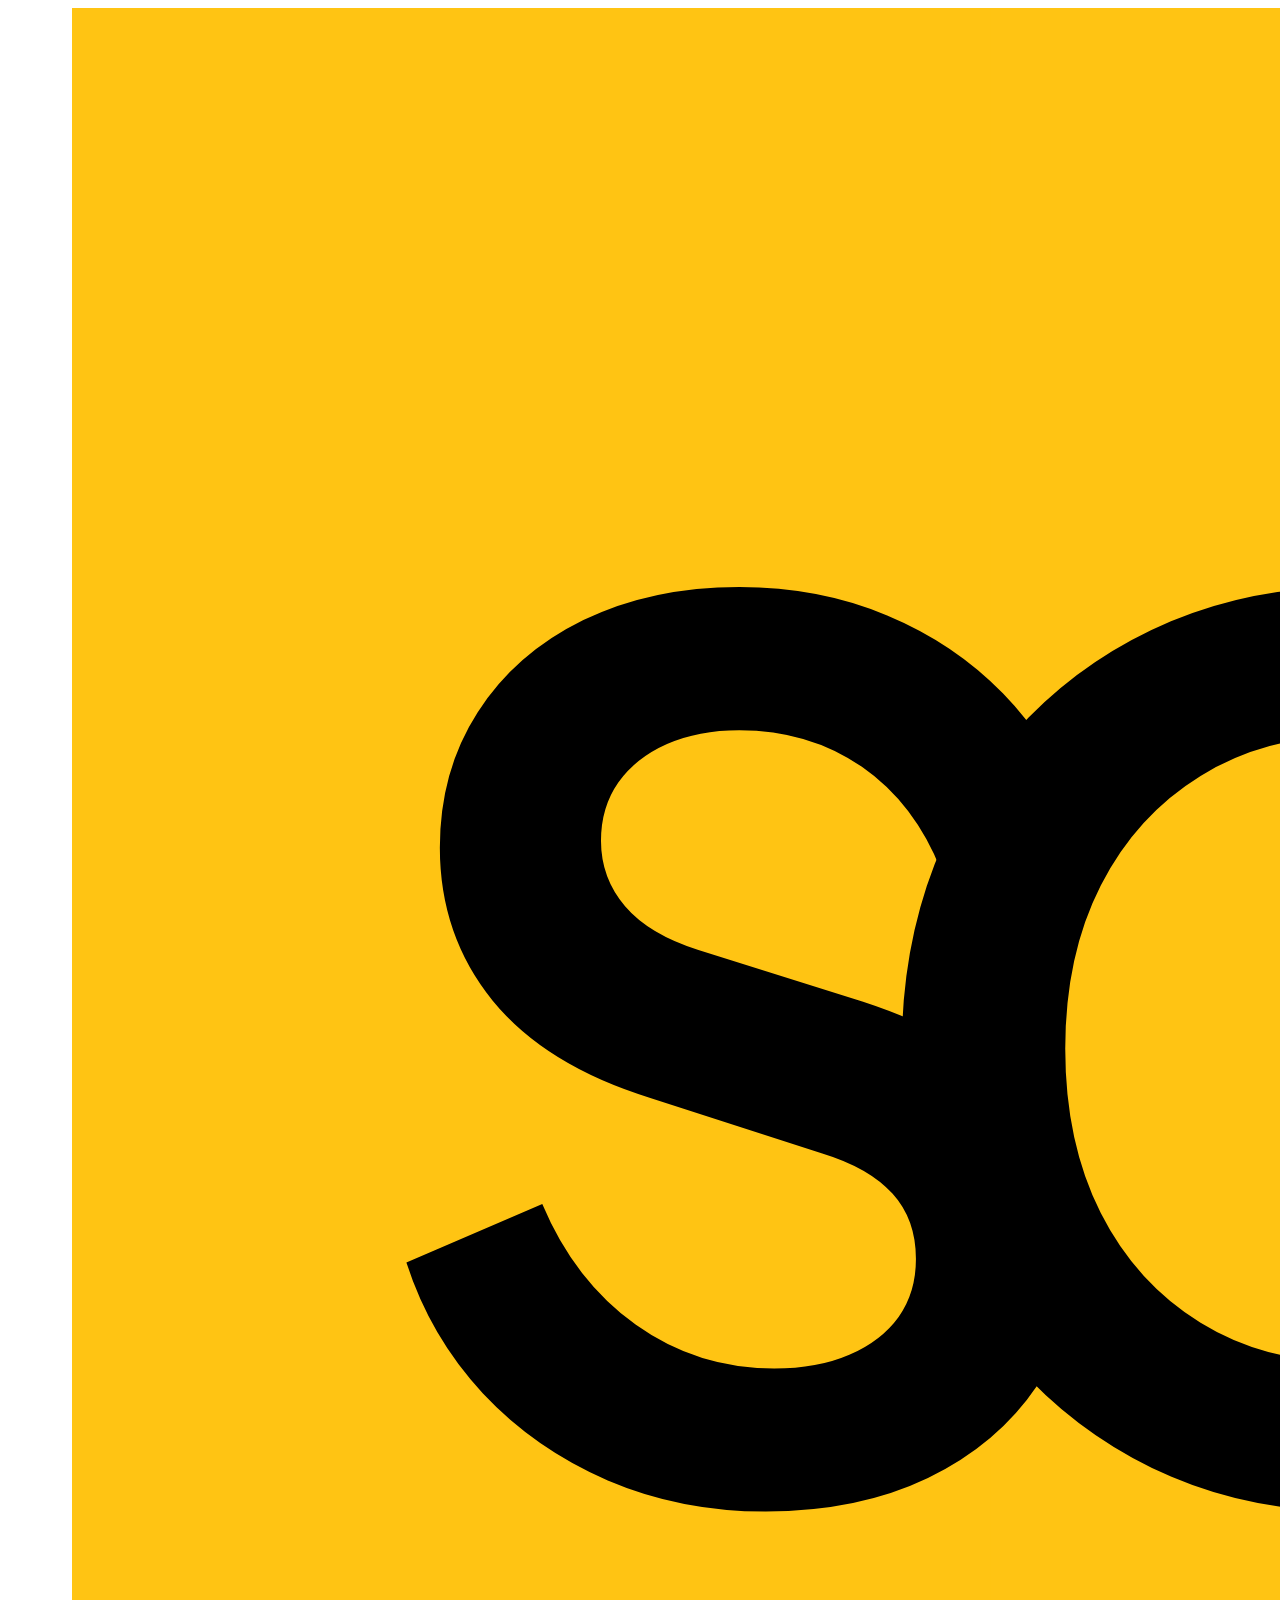
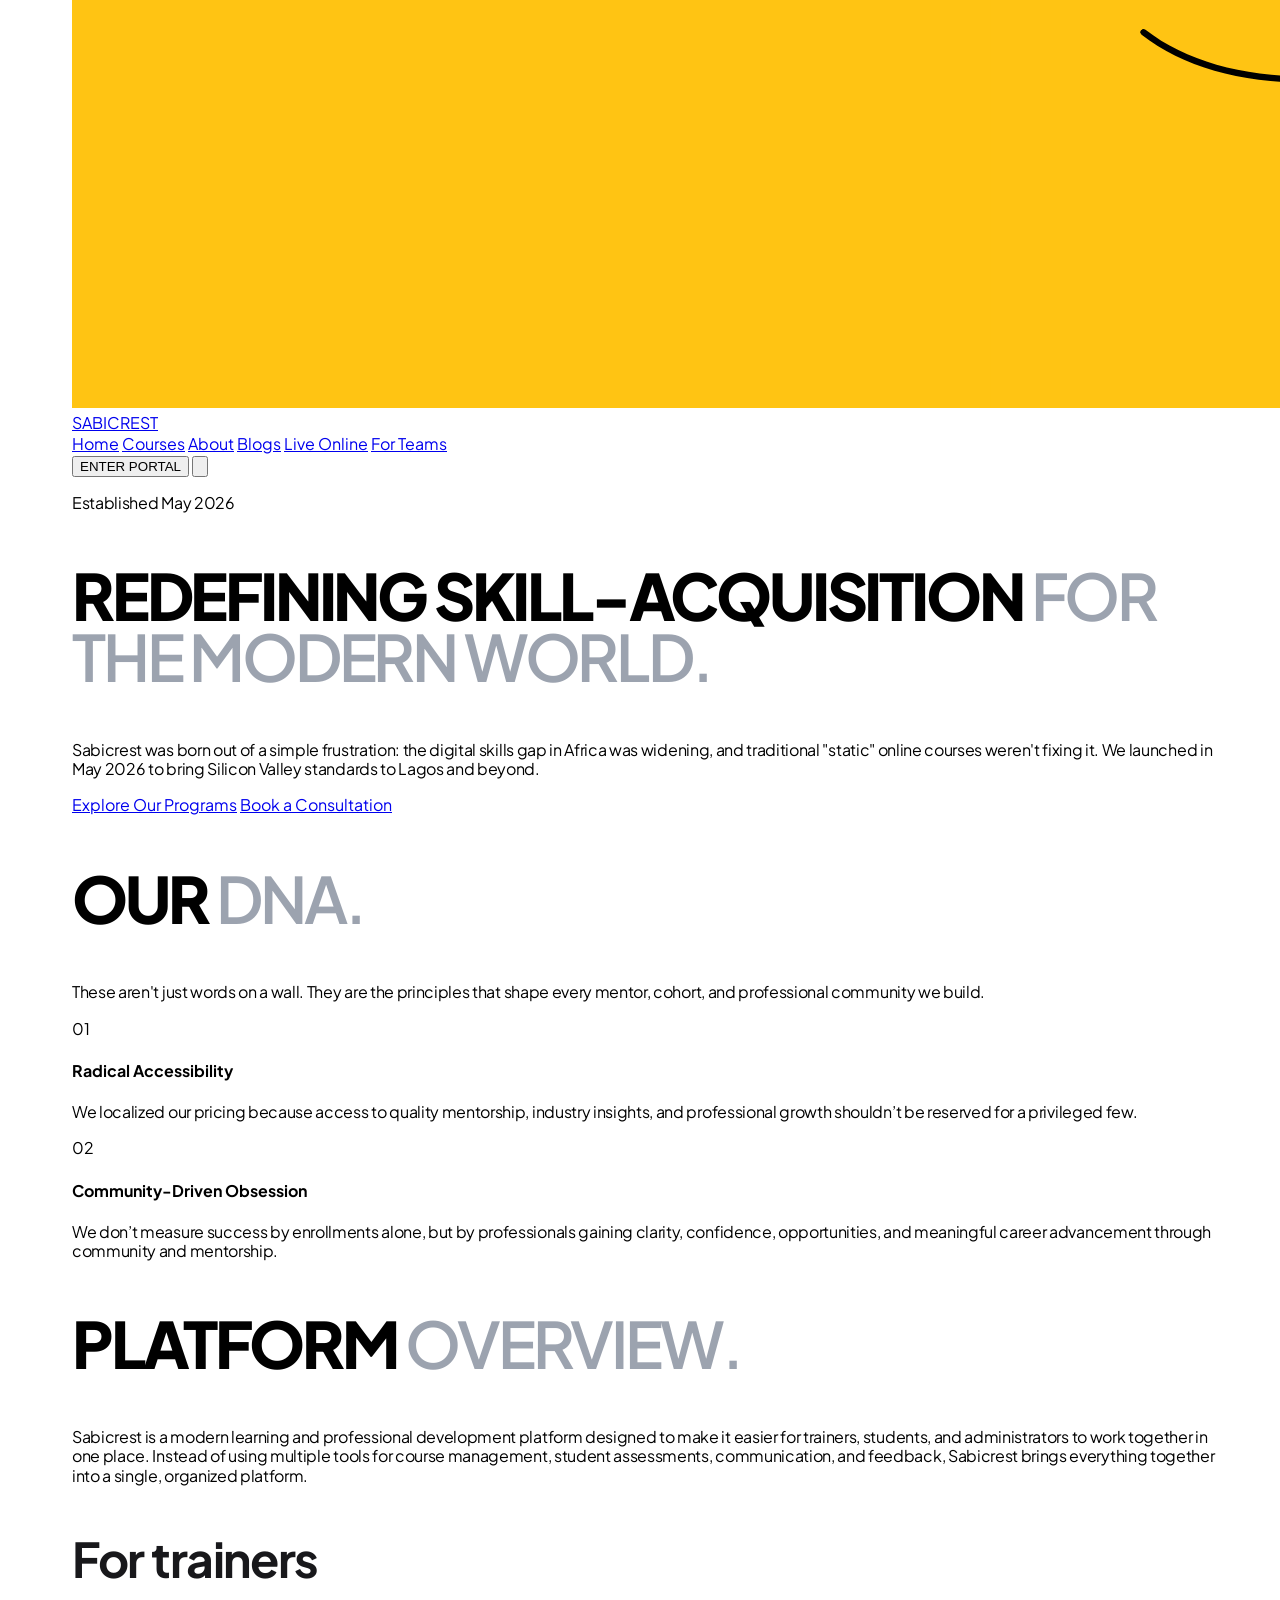
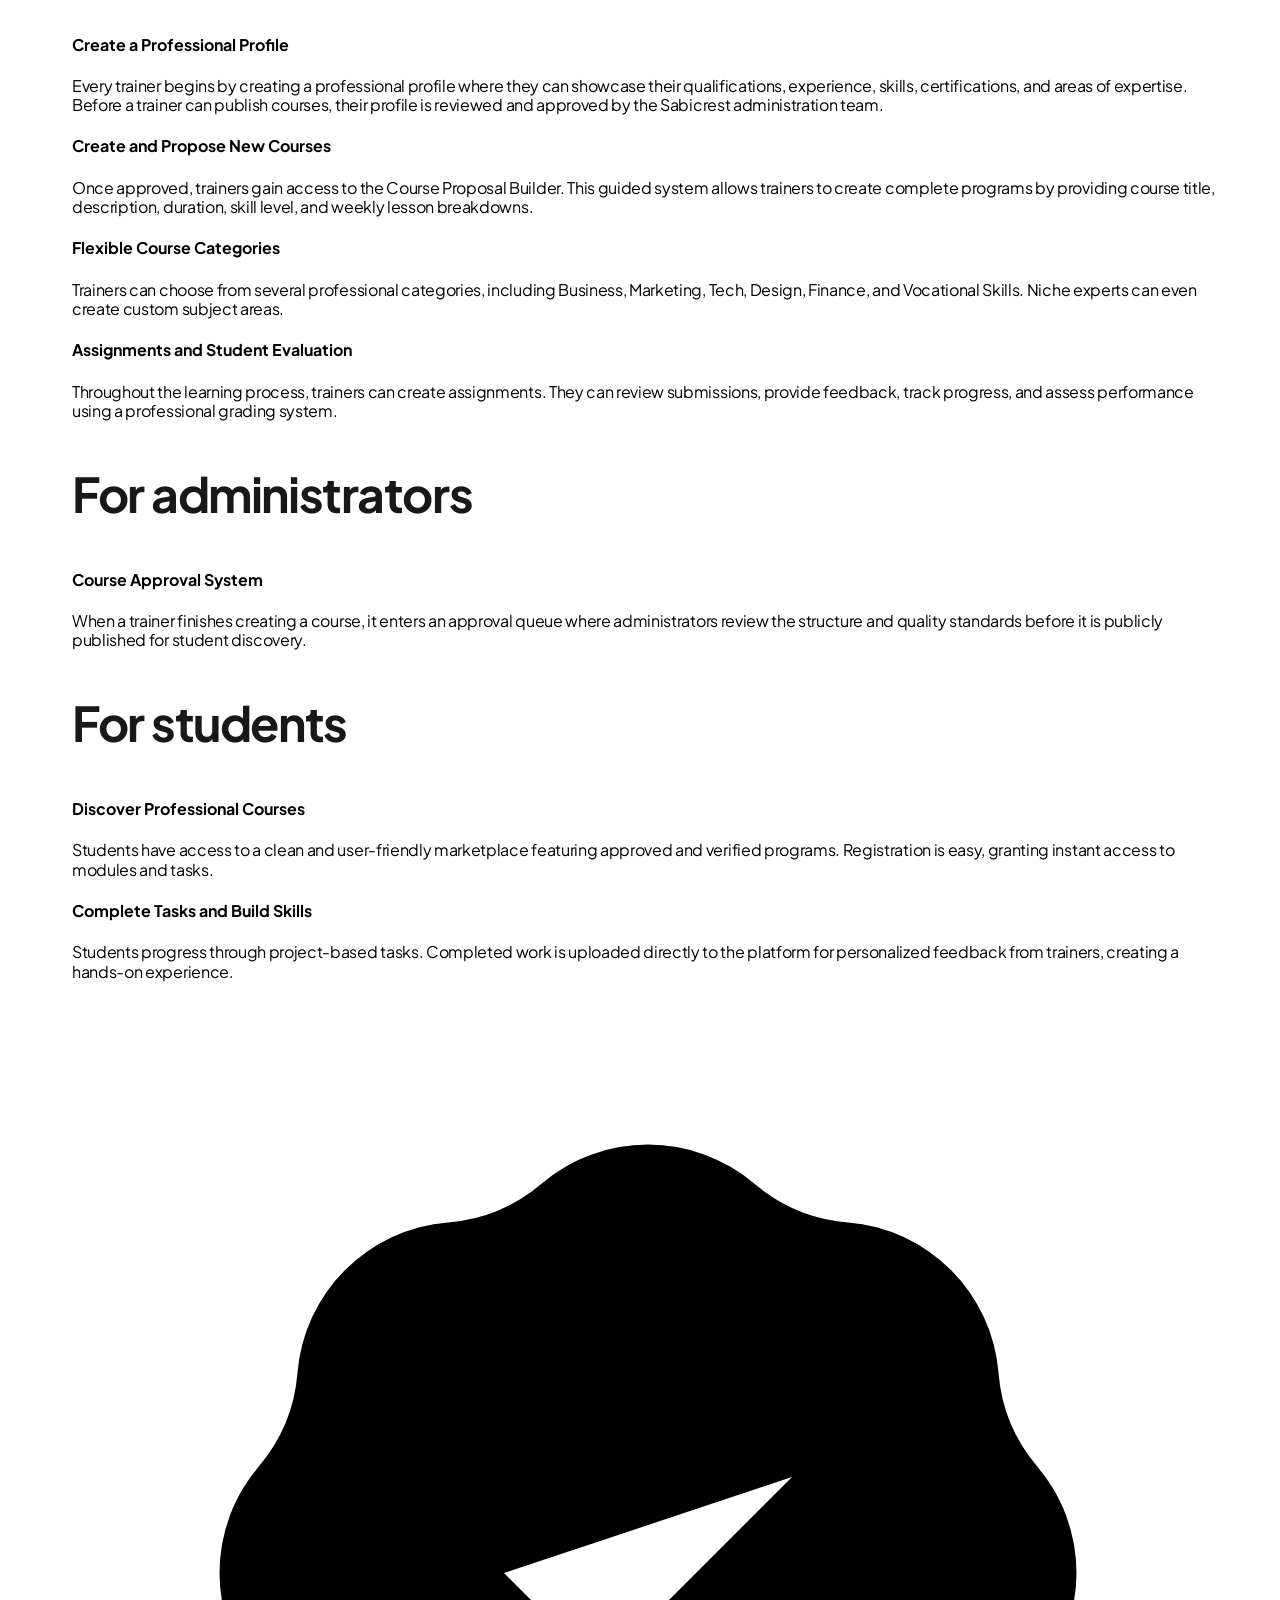
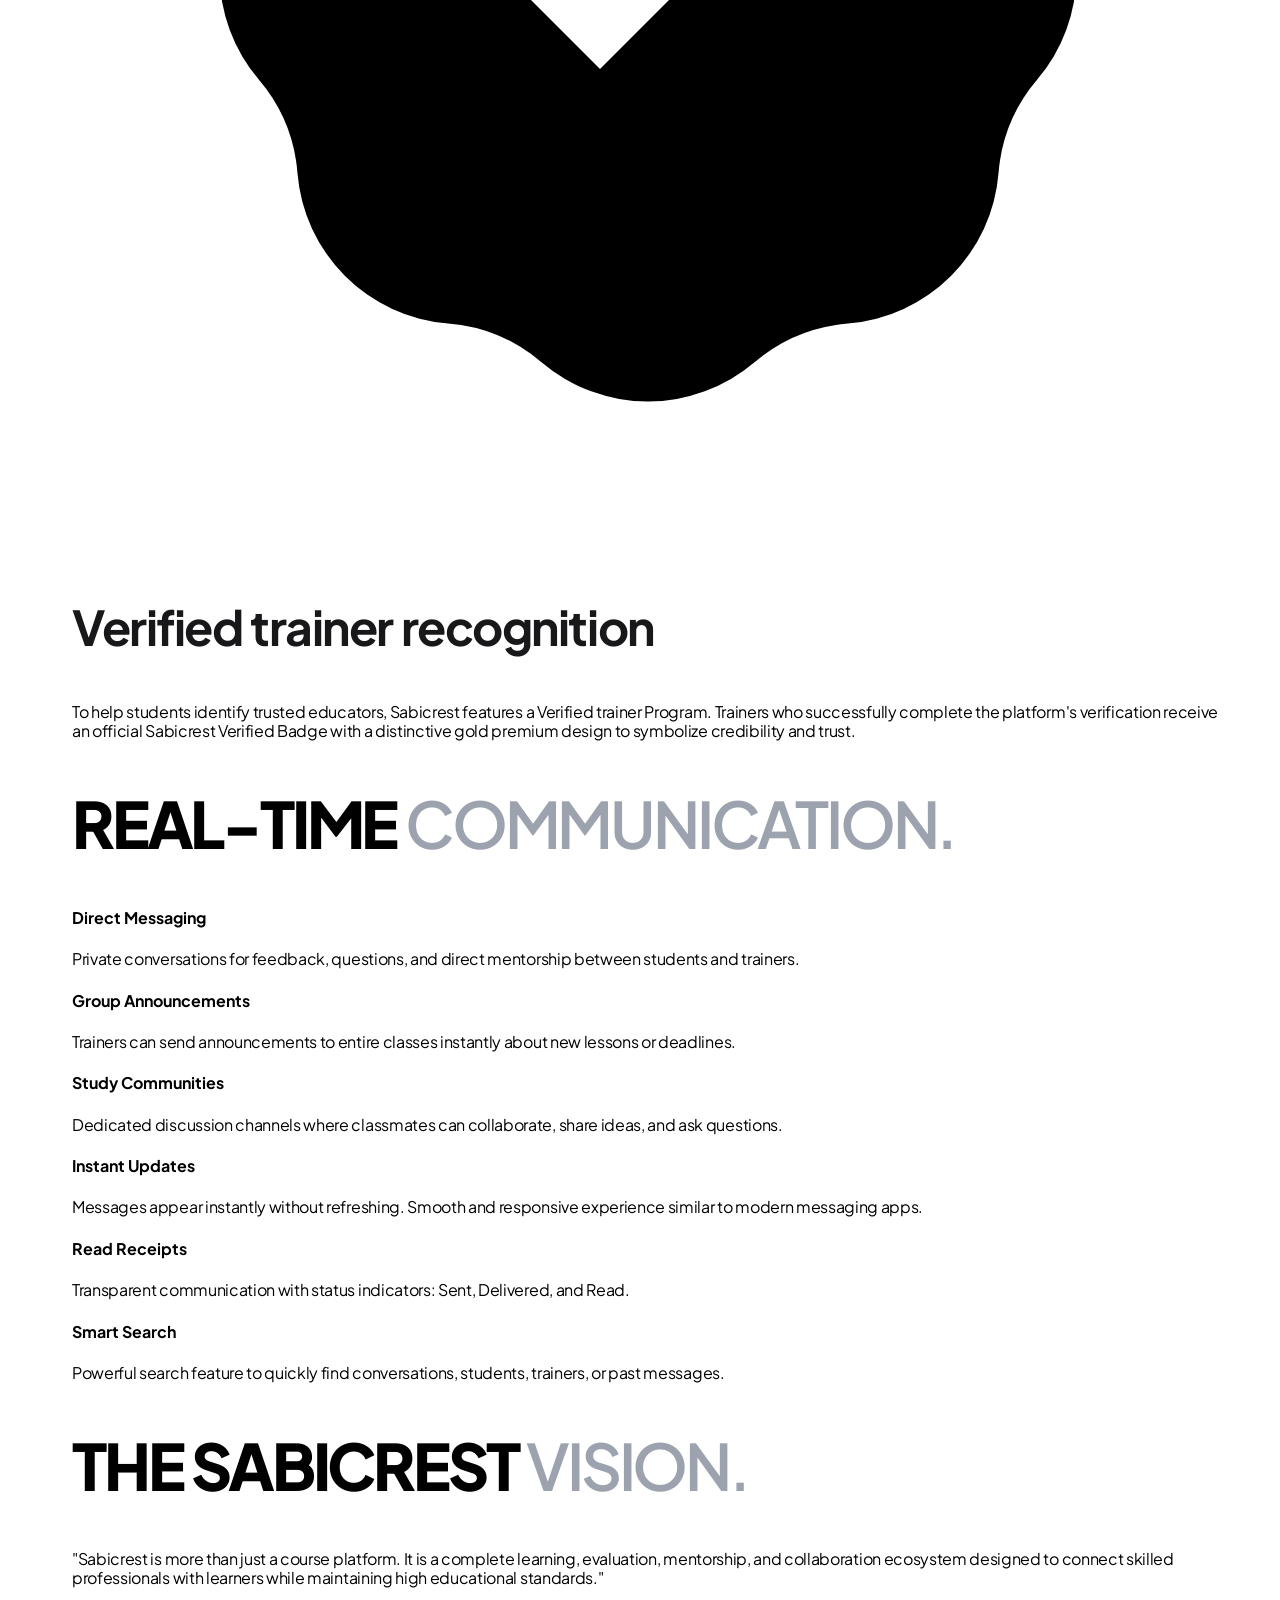
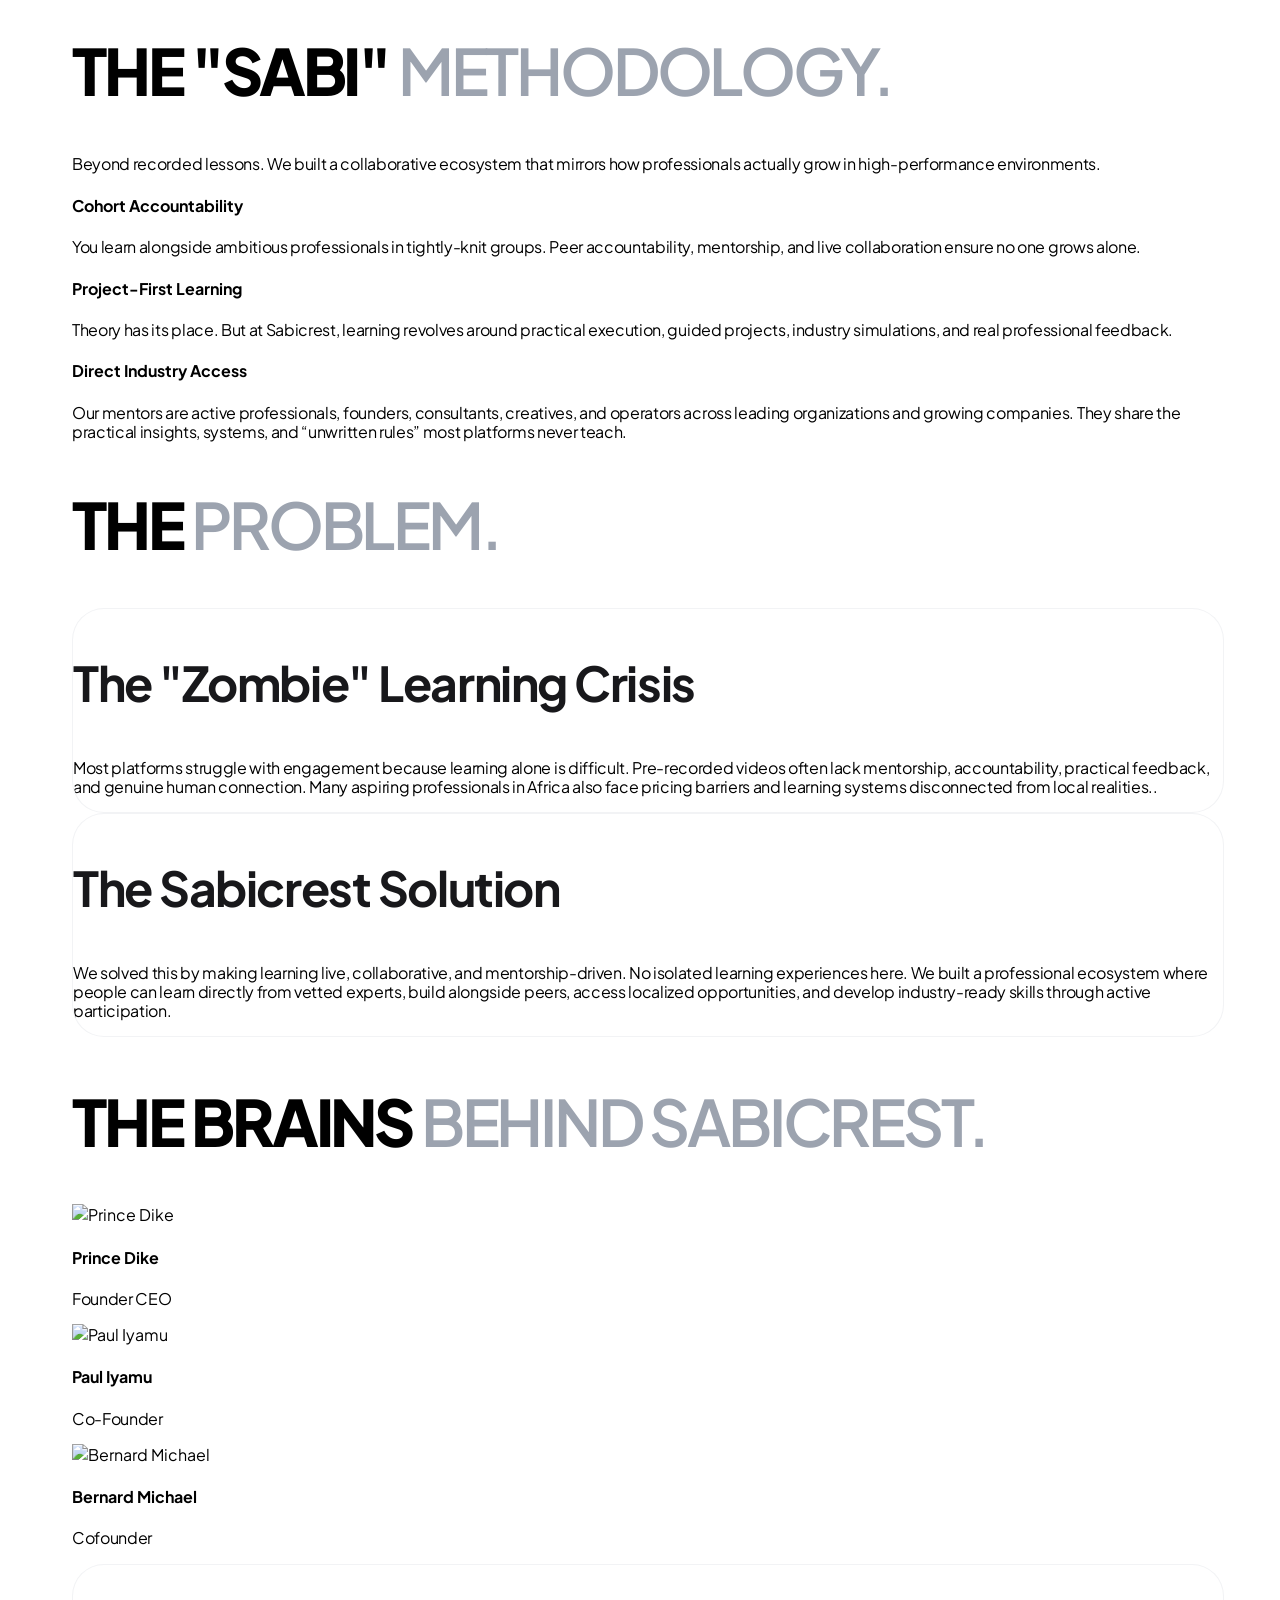
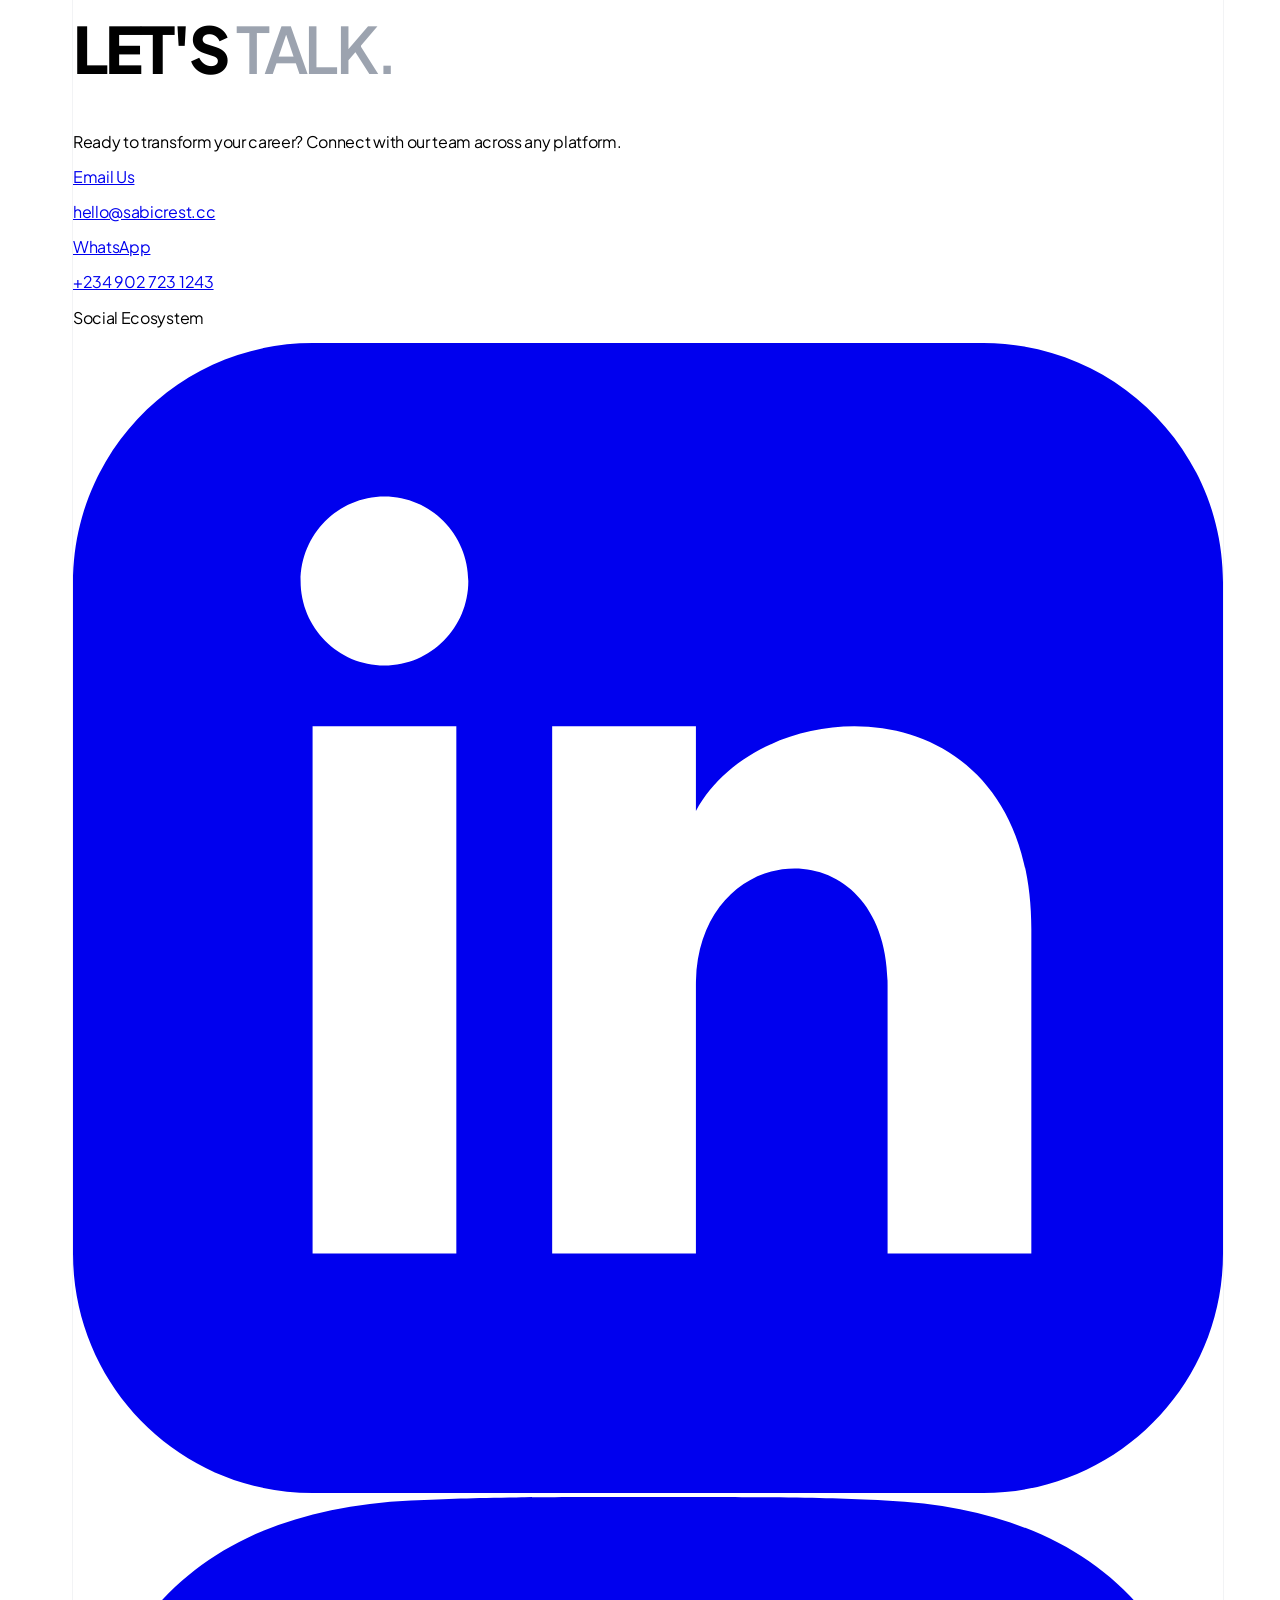
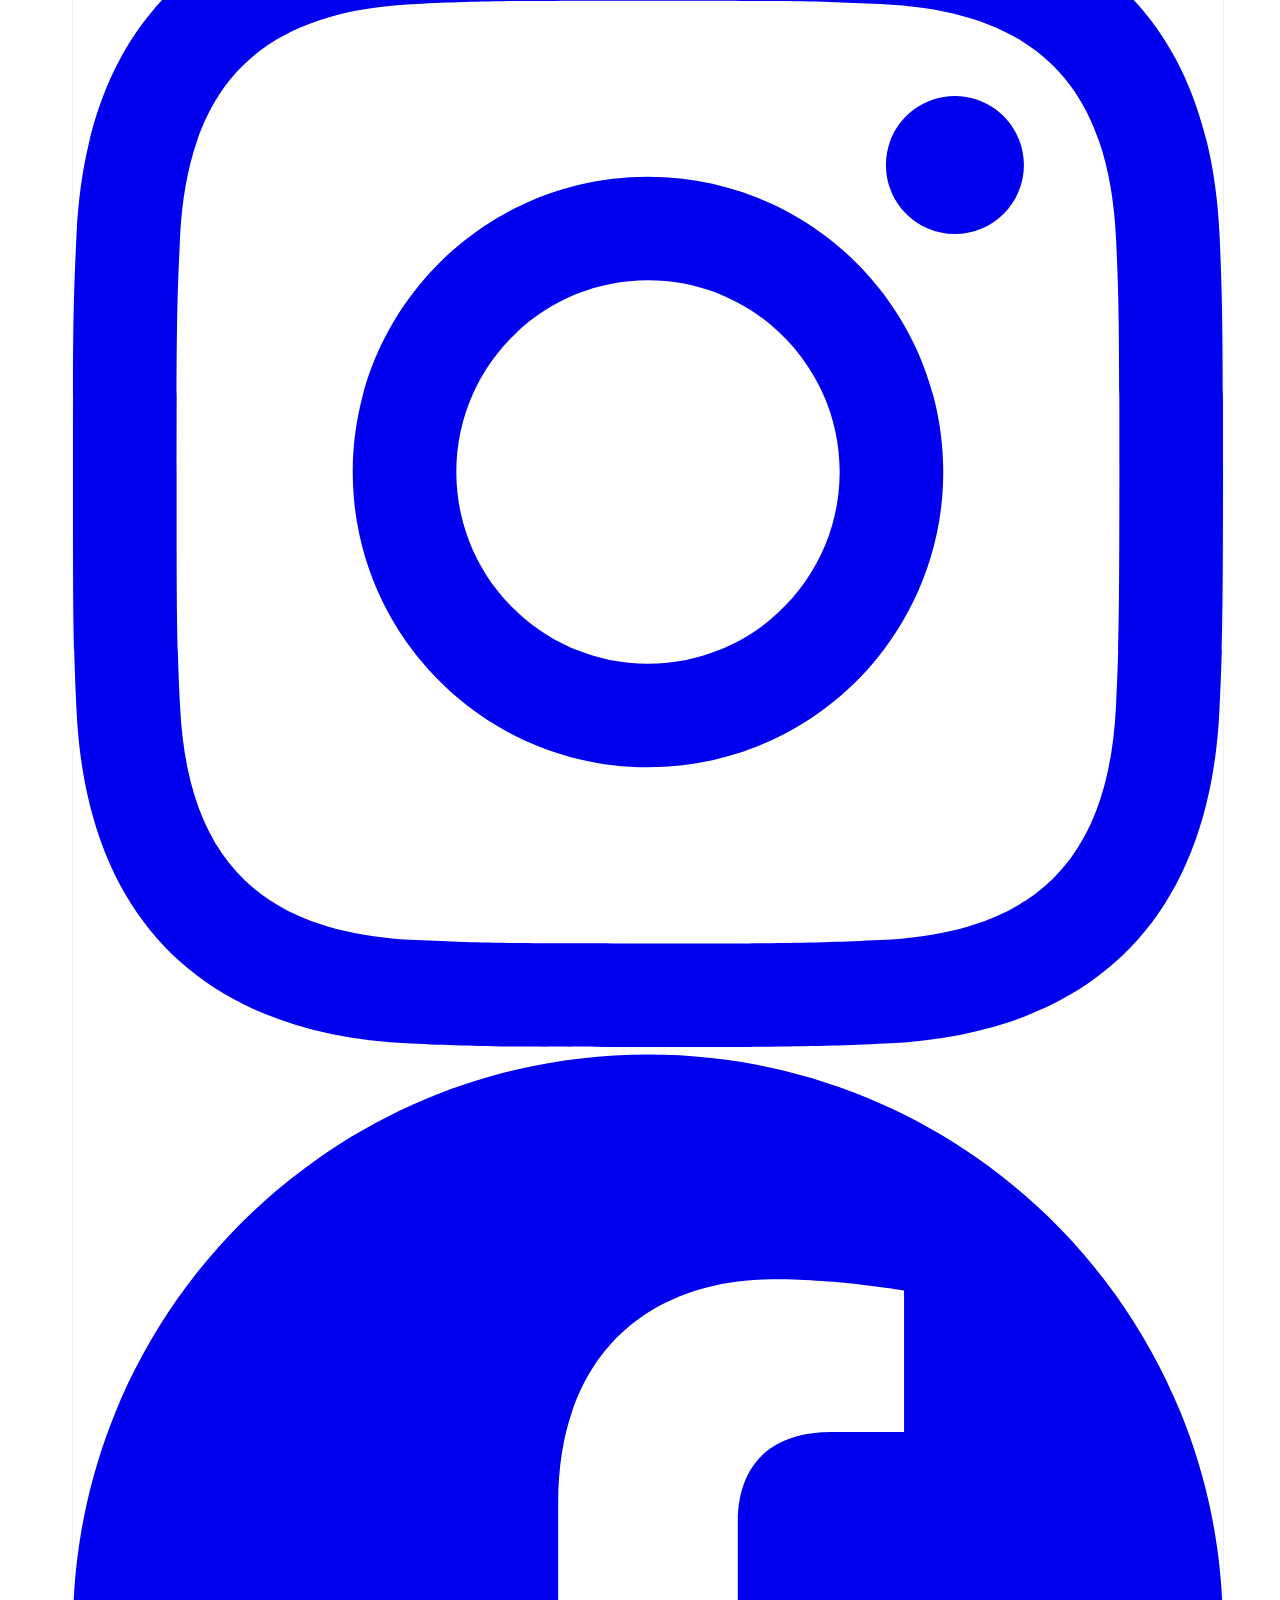
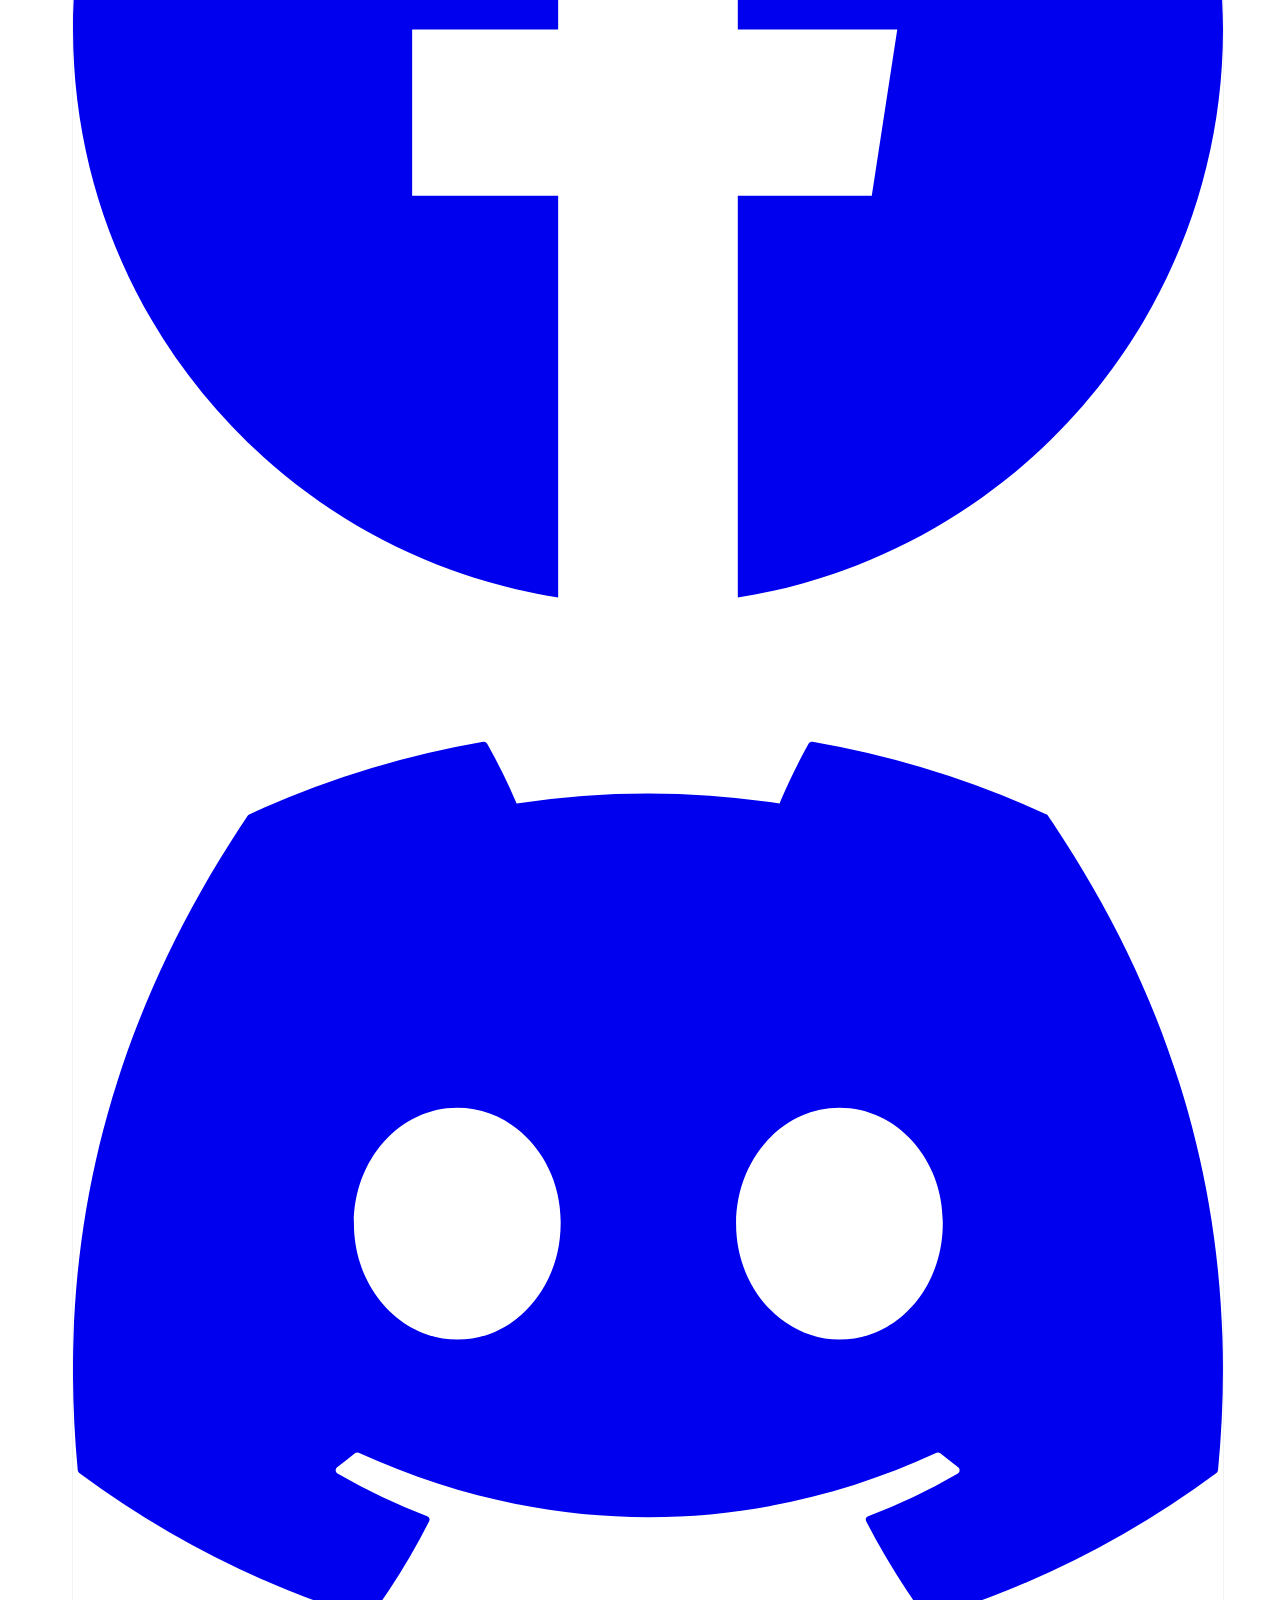
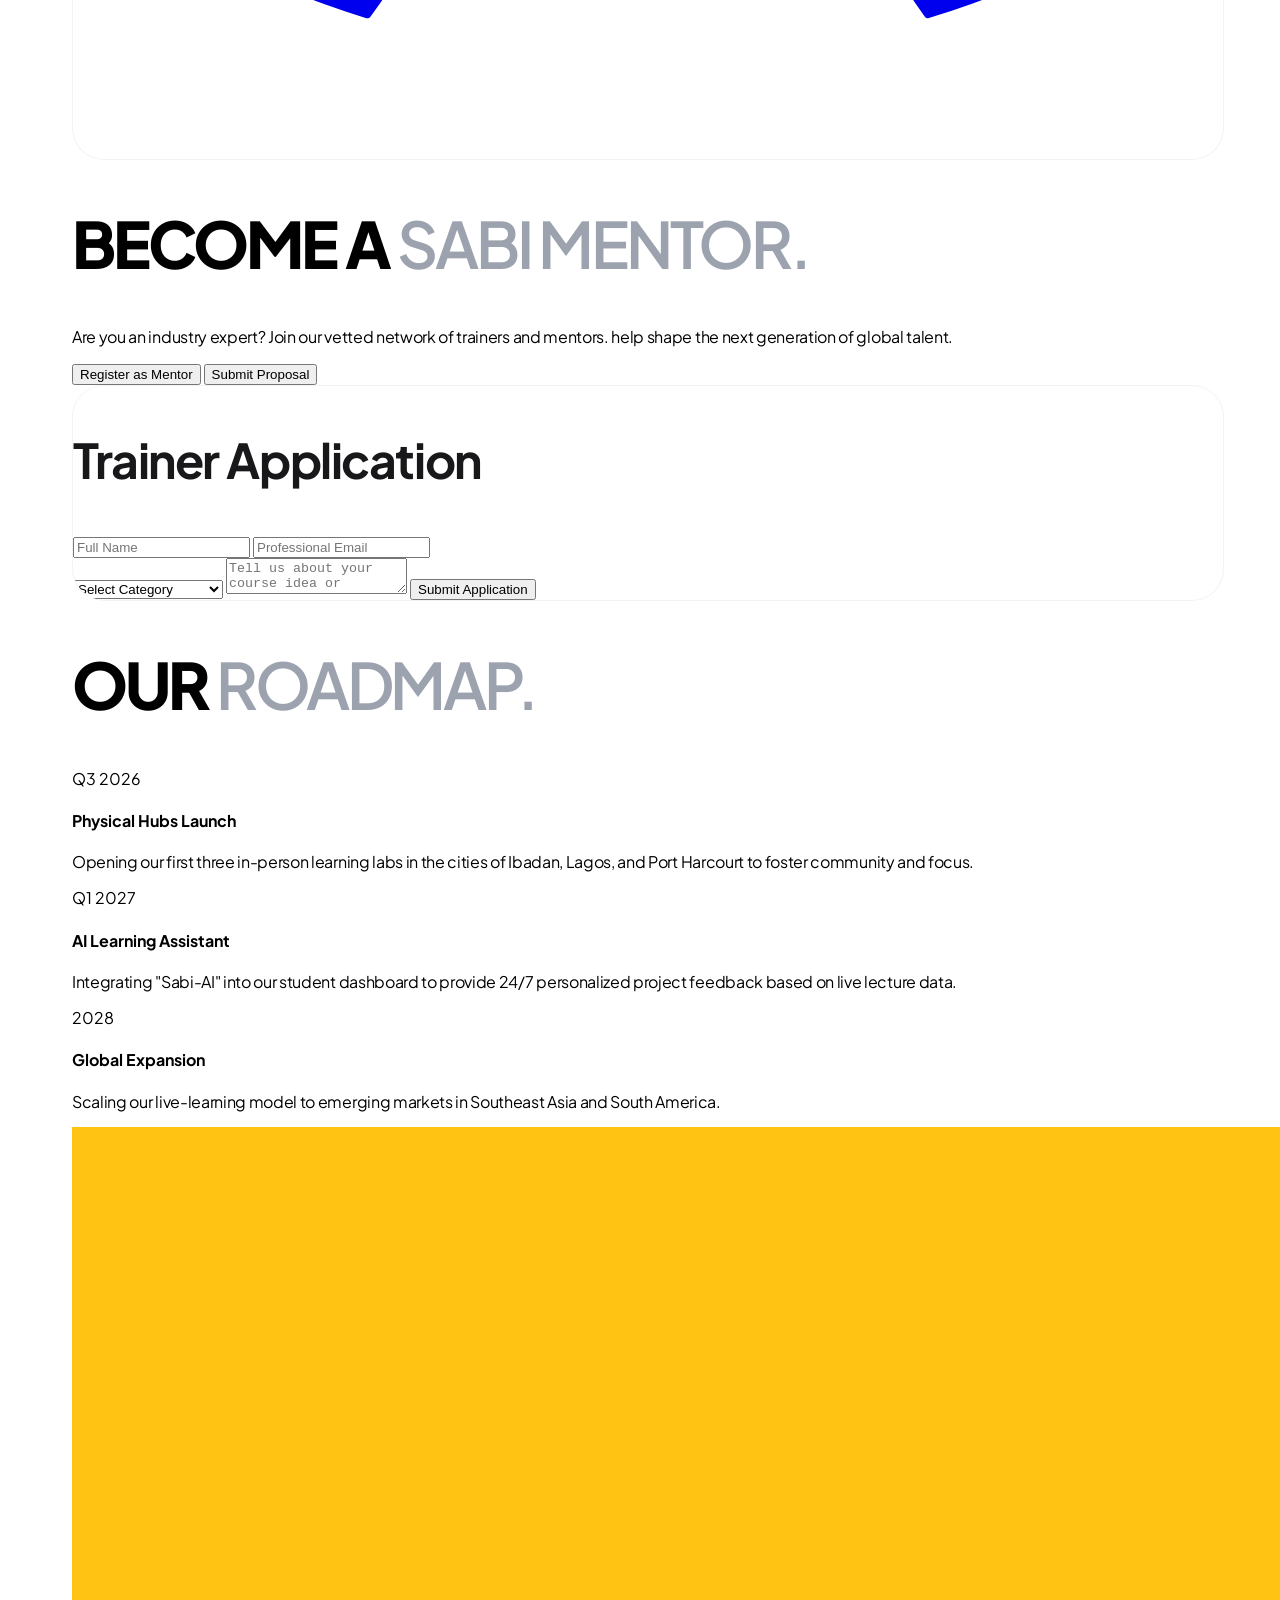
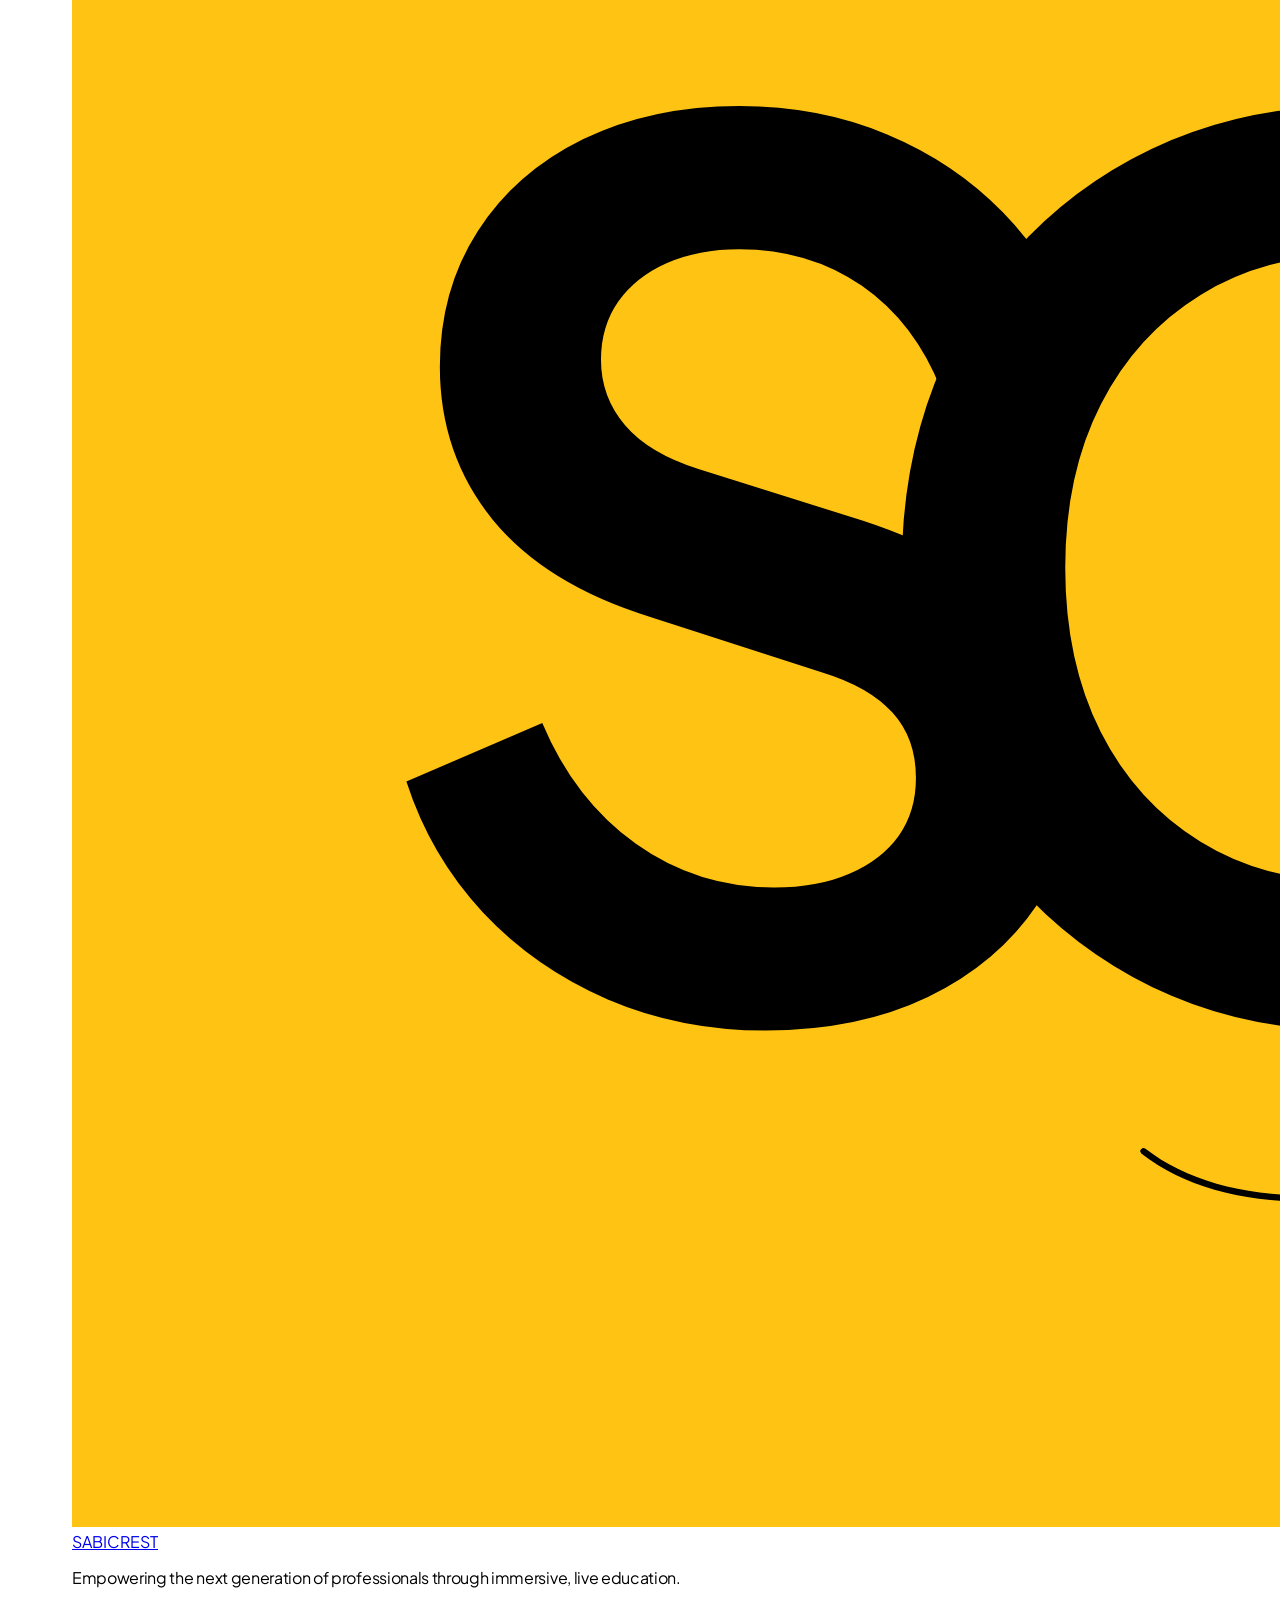
==== commit 10f4bd67: "yu" ====
--- a/about.html
+++ b/about.html
@@ -87,19 +87,19 @@
     </section>
 
     <!-- Our Core Values -->
-    <section class="container-wide py-20 border-t border-zinc-100">
+    <section class="container-wide py-20 border-t border-zinc-100 animate-on-scroll" data-animation="slide-in-left">
         <div class="grid lg:grid-cols-3 gap-12">
-            <div class="lg:col-span-1">
+            <div class="lg:col-span-1 animate-on-scroll" data-animation="fade-in-up">
                 <h2 class="mixed-title">Our <span>DNA.</span></h2>
                 <p class="text-zinc-500 mt-6">These aren't just words on a wall. They are the principles that shape every mentor, cohort, and professional community we build.</p>
             </div>
             <div class="lg:col-span-2 grid md:grid-cols-2 gap-6">
-                <div class="p-8 border border-zinc-100 rounded-3xl">
+                <div class="p-8 border border-zinc-100 rounded-3xl animate-on-scroll" data-animation="fade-in-up" style="animation-delay: 0.1s;">
                     <div class="w-10 h-10 bg-zinc-900 text-white rounded-xl flex items-center justify-center mb-6 font-bold">01</div>
                     <h4 class="text-xl font-bold mb-3 italic tracking-tight">Radical Accessibility</h4>
                     <p class="text-zinc-500 text-sm leading-relaxed">We localized our pricing because access to quality mentorship, industry insights, and professional growth shouldn’t be reserved for a privileged few.</p>
                 </div>
-                <div class="p-8 border border-zinc-100 rounded-3xl">
+                <div class="p-8 border border-zinc-100 rounded-3xl animate-on-scroll" data-animation="fade-in-up" style="animation-delay: 0.2s;">
                     <div class="w-10 h-10 bg-yellow-400 text-black rounded-xl flex items-center justify-center mb-6 font-bold">02</div>
                     <h4 class="text-xl font-bold mb-3 italic tracking-tight">Community-Driven Obsession</h4>
                     <p class="text-zinc-500 text-sm leading-relaxed">We don’t measure success by enrollments alone, but by professionals gaining clarity, confidence, opportunities, and meaningful career advancement through community and mentorship.</p>
@@ -108,23 +108,121 @@
         </div>
     </section>
 
+    <!-- Platform Overview Section -->
+    <section class="container-wide py-24 border-t border-zinc-100 animate-on-scroll" data-animation="fade-in-up">
+        <div class="max-w-4xl mx-auto">
+            <h2 class="mixed-title mb-12">Platform <span>Overview.</span></h2>
+            <p class="text-lg text-gray-600 mb-12 leading-relaxed">Sabicrest is a modern learning and professional development platform designed to make it easier for trainers, students, and administrators to work together in one place. Instead of using multiple tools for course management, student assessments, communication, and feedback, Sabicrest brings everything together into a single, organized platform.</p>
+
+            <div class="grid md:grid-cols-2 gap-12 mb-20">
+                <div class="p-8 bg-zinc-50 rounded-3xl animate-on-scroll" data-animation="slide-in-left">
+                    <h3 class="text-2xl font-bold mb-6 italic">For trainers</h3>
+                    <div class="space-y-6">
+                        <div>
+                            <h4 class="font-bold mb-2">Create a Professional Profile</h4>
+                            <p class="text-zinc-500 text-sm">Every trainer begins by creating a professional profile where they can showcase their qualifications, experience, skills, certifications, and areas of expertise. Before a trainer can publish courses, their profile is reviewed and approved by the Sabicrest administration team.</p>
+                        </div>
+                        <div>
+                            <h4 class="font-bold mb-2">Create and Propose New Courses</h4>
+                            <p class="text-zinc-500 text-sm">Once approved, trainers gain access to the Course Proposal Builder. This guided system allows trainers to create complete programs by providing course title, description, duration, skill level, and weekly lesson breakdowns.</p>
+                        </div>
+                        <div>
+                            <h4 class="font-bold mb-2">Flexible Course Categories</h4>
+                            <p class="text-zinc-500 text-sm">Trainers can choose from several professional categories, including Business, Marketing, Tech, Design, Finance, and Vocational Skills. Niche experts can even create custom subject areas.</p>
+                        </div>
+                        <div>
+                            <h4 class="font-bold mb-2">Assignments and Student Evaluation</h4>
+                            <p class="text-zinc-500 text-sm">Throughout the learning process, trainers can create assignments. They can review submissions, provide feedback, track progress, and assess performance using a professional grading system.</p>
+                        </div>
+                    </div>
+                </div>
+
+                <div class="space-y-8 animate-on-scroll" data-animation="slide-in-right">
+                    <div class="p-8 border border-zinc-100 rounded-3xl">
+                        <h3 class="text-2xl font-bold mb-6 italic">For administrators</h3>
+                        <div class="space-y-4">
+                            <h4 class="font-bold">Course Approval System</h4>
+                            <p class="text-zinc-500 text-sm">When a trainer finishes creating a course, it enters an approval queue where administrators review the structure and quality standards before it is publicly published for student discovery.</p>
+                        </div>
+                    </div>
+                    <div class="p-8 bg-zinc-950 text-white rounded-3xl">
+                        <h3 class="text-2xl font-bold mb-6 italic text-yellow-400">For students</h3>
+                        <div class="space-y-4">
+                            <h4 class="font-bold">Discover Professional Courses</h4>
+                            <p class="text-zinc-400 text-sm">Students have access to a clean and user-friendly marketplace featuring approved and verified programs. Registration is easy, granting instant access to modules and tasks.</p>
+                            <h4 class="font-bold">Complete Tasks and Build Skills</h4>
+                            <p class="text-zinc-400 text-sm">Students progress through project-based tasks. Completed work is uploaded directly to the platform for personalized feedback from trainers, creating a hands-on experience.</p>
+                        </div>
+                    </div>
+                </div>
+            </div>
+
+            <!-- Verified Badge Info -->
+            <div class="bg-yellow-400 p-10 rounded-[2.5rem] mb-20 flex flex-col md:flex-row items-center gap-8 animate-on-scroll" data-animation="zoom-in">
+                <div class="w-24 h-24 bg-black rounded-full flex items-center justify-center shrink-0 shadow-xl">
+                    <svg class="w-12 h-12 text-yellow-400" fill="currentColor" viewBox="0 0 24 24"><path d="M9 12l2 2 4-4M7.835 4.697a3.42 3.42 0 001.946-.806 3.42 3.42 0 014.438 0 3.42 3.42 0 001.946.806 3.42 3.42 0 013.138 3.138 3.42 3.42 0 00.806 1.946 3.42 3.42 0 010 4.438 3.42 3.42 0 00-.806 1.946 3.42 3.42 0 01-3.138 3.138 3.42 3.42 0 00-1.946.806 3.42 3.42 0 01-4.438 0 3.42 3.42 0 00-1.946-.806 3.42 3.42 0 01-3.138-3.138 3.42 3.42 0 00-.806-1.946 3.42 3.42 0 010-4.438 3.42 3.42 0 00.806-1.946 3.42 3.42 0 013.138-3.138z"></path></svg>
+                </div>
+                <div>
+                    <h3 class="text-3xl font-black uppercase mb-4">Verified trainer recognition</h3>
+                    <p class="font-medium text-black/80">To help students identify trusted educators, Sabicrest features a Verified trainer Program. Trainers who successfully complete the platform's verification receive an official Sabicrest Verified Badge with a distinctive gold premium design to symbolize credibility and trust.</p>
+                </div>
+            </div>
+
+            <!-- Communication System -->
+            <div class="mb-20 animate-on-scroll" data-animation="fade-in-down">
+                <h2 class="mixed-title mb-8">Real-Time <span>Communication.</span></h2>
+                <div class="grid sm:grid-cols-2 lg:grid-cols-3 gap-6">
+                    <div class="p-6 border border-zinc-100 rounded-2xl animate-on-scroll" data-animation="fade-in-up" style="animation-delay: 0s;">
+                        <h4 class="font-bold mb-2">Direct Messaging</h4>
+                        <p class="text-zinc-500 text-sm">Private conversations for feedback, questions, and direct mentorship between students and trainers.</p>
+                    </div>
+                    <div class="p-6 border border-zinc-100 rounded-2xl animate-on-scroll" data-animation="fade-in-up" style="animation-delay: 0.1s;">
+                        <h4 class="font-bold mb-2">Group Announcements</h4>
+                        <p class="text-zinc-500 text-sm">Trainers can send announcements to entire classes instantly about new lessons or deadlines.</p>
+                    </div>
+                    <div class="p-6 border border-zinc-100 rounded-2xl animate-on-scroll" data-animation="fade-in-up" style="animation-delay: 0.2s;">
+                        <h4 class="font-bold mb-2">Study Communities</h4>
+                        <p class="text-zinc-500 text-sm">Dedicated discussion channels where classmates can collaborate, share ideas, and ask questions.</p>
+                    </div>
+                    <div class="p-6 border border-zinc-100 rounded-2xl animate-on-scroll" data-animation="fade-in-up" style="animation-delay: 0.3s;">
+                        <h4 class="font-bold mb-2">Instant Updates</h4>
+                        <p class="text-zinc-500 text-sm">Messages appear instantly without refreshing. Smooth and responsive experience similar to modern messaging apps.</p>
+                    </div>
+                    <div class="p-6 border border-zinc-100 rounded-2xl animate-on-scroll" data-animation="fade-in-up" style="animation-delay: 0.4s;">
+                        <h4 class="font-bold mb-2">Read Receipts</h4>
+                        <p class="text-zinc-500 text-sm">Transparent communication with status indicators: Sent, Delivered, and Read.</p>
+                    </div>
+                    <div class="p-6 border border-zinc-100 rounded-2xl animate-on-scroll" data-animation="fade-in-up" style="animation-delay: 0.5s;">
+                        <h4 class="font-bold mb-2">Smart Search</h4>
+                        <p class="text-zinc-500 text-sm">Powerful search feature to quickly find conversations, students, trainers, or past messages.</p>
+                    </div>
+                </div>
+            </div>
+
+            <div class="p-12 bg-zinc-50 rounded-[3rem] text-center animate-on-scroll" data-animation="zoom-in">
+                <h2 class="mixed-title mb-6">The Sabicrest <span>Vision.</span></h2>
+                <p class="text-zinc-600 max-w-2xl mx-auto italic">"Sabicrest is more than just a course platform. It is a complete learning, evaluation, mentorship, and collaboration ecosystem designed to connect skilled professionals with learners while maintaining high educational standards."</p>
+            </div>
+        </div>
+    </section>
+
     <!-- The Methodology Section -->
-    <section class="bg-zinc-50 py-24">
+    <section class="bg-zinc-50 py-24 animate-on-scroll" data-animation="fade-in-down">
         <div class="container-wide">
             <div class="max-w-3xl mb-16">
                 <h2 class="mixed-title">The "Sabi" <span>Methodology.</span></h2>
                 <p class="text-zinc-500 mt-4 text-lg">Beyond recorded lessons. We built a collaborative ecosystem that mirrors how professionals actually grow in high-performance environments.</p>
             </div>
             <div class="grid md:grid-cols-3 gap-8">
-                <div class="bg-white p-8 rounded-[2.5rem] border border-zinc-200">
+                <div class="bg-white p-8 rounded-[2.5rem] border border-zinc-200 animate-on-scroll" data-animation="fade-in-up" style="animation-delay: 0s;">
                     <h4 class="font-bold text-xl mb-4 italic underline decoration-yellow-400 underline-offset-4">Cohort Accountability</h4>
                     <p class="text-zinc-500 text-sm leading-relaxed">You learn alongside ambitious professionals in tightly-knit groups. Peer accountability, mentorship, and live collaboration ensure no one grows alone.</p>
                 </div>
-                <div class="bg-white p-8 rounded-[2.5rem] border border-zinc-200">
+                <div class="bg-white p-8 rounded-[2.5rem] border border-zinc-200 animate-on-scroll" data-animation="fade-in-up" style="animation-delay: 0.1s;">
                     <h4 class="font-bold text-xl mb-4 italic underline decoration-yellow-400 underline-offset-4">Project-First Learning</h4>
                     <p class="text-zinc-500 text-sm leading-relaxed">Theory has its place. But at Sabicrest, learning revolves around practical execution, guided projects, industry simulations, and real professional feedback.</p>
                 </div>
-                <div class="bg-white p-8 rounded-[2.5rem] border border-zinc-200">
+                <div class="bg-white p-8 rounded-[2.5rem] border border-zinc-200 animate-on-scroll" data-animation="fade-in-up" style="animation-delay: 0.2s;">
                     <h4 class="font-bold text-xl mb-4 italic underline decoration-yellow-400 underline-offset-4">Direct Industry Access</h4>
                     <p class="text-zinc-500 text-sm leading-relaxed">Our mentors are active professionals, founders, consultants, creatives, and operators across leading organizations and growing companies. They share the practical insights, systems, and “unwritten rules” most platforms never teach.</p>
                 </div>
@@ -133,14 +231,14 @@
     </section>
 
     <!-- The Problem & Solution -->
-    <section class="container-wide py-20 border-t border-zinc-100">
+    <section class="container-wide py-20 border-t border-zinc-100 animate-on-scroll" data-animation="zoom-in">
         <h2 class="mixed-title mb-16">The <span>Problem.</span></h2>
         <div class="grid md:grid-cols-2 gap-8">
-            <div class="bento-card p-10 bg-zinc-50 border-zinc-100">
+            <div class="bento-card p-10 bg-zinc-50 border-zinc-100 animate-on-scroll" data-animation="slide-in-left">
                 <h3 class="text-2xl italic mb-4">The "Zombie" Learning Crisis</h3>
                 <p class="text-zinc-500 leading-relaxed">Most platforms struggle with engagement because learning alone is difficult. Pre-recorded videos often lack mentorship, accountability, practical feedback, and genuine human connection. Many aspiring professionals in Africa also face pricing barriers and learning systems disconnected from local realities..</p>
             </div>
-            <div class="bento-card p-10 bg-yellow-400 text-black border-yellow-500">
+            <div class="bento-card p-10 bg-yellow-400 text-black border-yellow-500 animate-on-scroll" data-animation="slide-in-right">
                 <h3 class="text-2xl italic mb-4">The Sabicrest Solution</h3>
                 <p class="font-medium leading-relaxed">We solved this by making learning live, collaborative, and mentorship-driven. No isolated learning experiences here. We built a professional ecosystem where people can learn directly from vetted experts, build alongside peers, access localized opportunities, and develop industry-ready skills through active participation.</p>
             </div>
@@ -148,24 +246,24 @@
     </section>
 
     <!-- Team Section -->
-    <section class="container-wide py-20">
+    <section class="container-wide py-20 animate-on-scroll" data-animation="fade-in-up">
         <h2 class="mixed-title mb-16">The Brains <span>Behind Sabicrest.</span></h2>
         <div class="grid grid-cols-1 sm:grid-cols-2 lg:grid-cols-3 gap-8">
-            <div class="group">
+            <div class="group animate-on-scroll" data-animation="fade-in-up" style="animation-delay: 0s;">
                 <div class="aspect-[4/5] bg-zinc-100 rounded-[2.5rem] overflow-hidden mb-6 relative">
                     <img src="https://images.unsplash.com/photo-1507003211169-0a1dd7228f2d?auto=format&fit=crop&q=80&w=800" class="w-full h-full object-cover group-hover:scale-110 transition-transform duration-700" alt="Prince Dike">
                 </div>
                 <h4 class="text-xl font-bold">Prince Dike</h4>
                 <p class="text-xs uppercase font-black text-zinc-400 tracking-widest mt-1 italic">Founder CEO</p>
             </div>
-            <div class="group">
+            <div class="group animate-on-scroll" data-animation="fade-in-up" style="animation-delay: 0.1s;">
                 <div class="aspect-[4/5] bg-zinc-100 rounded-[2.5rem] overflow-hidden mb-6 relative">
                     <img src="https://images.unsplash.com/photo-1500648767791-00dcc994a43e?auto=format&fit=crop&q=80&w=800" class="w-full h-full object-cover group-hover:scale-110 transition-transform duration-700" alt="Paul Iyamu">
                 </div>
                 <h4 class="text-xl font-bold">Paul Iyamu</h4>
                 <p class="text-xs uppercase font-black text-zinc-400 tracking-widest mt-1 italic">Co-Founder</p>
             </div>
-            <div class="group">
+            <div class="group animate-on-scroll" data-animation="fade-in-up" style="animation-delay: 0.2s;">
                 <div class="aspect-[4/5] bg-zinc-100 rounded-[2.5rem] overflow-hidden mb-6 relative">
                     <img src="https://images.unsplash.com/photo-1472099645785-5658abf4ff4e?auto=format&fit=crop&q=80&w=400" class="w-full h-full object-cover group-hover:scale-110 transition-transform duration-700" alt="Bernard Michael">
                 </div>
@@ -176,7 +274,7 @@
     </section>
 
     <!-- Contact Section -->
-    <section class="container-wide py-20 border-t border-zinc-100">
+    <section class="container-wide py-20 border-t border-zinc-100 animate-on-scroll" data-animation="fade-in-up">
         <div class="bento-card bg-zinc-950 p-8 md:p-16 relative overflow-hidden group">
             <!-- Glassmorphism Card -->
             <div class="relative z-10 max-w-2xl mx-auto text-center">
@@ -220,17 +318,17 @@
     </section>
 
     <!-- Mentor Registration Section -->
-    <section class="container-wide py-20 border-t border-zinc-100">
+    <section class="container-wide py-20 border-t border-zinc-100 animate-on-scroll" data-animation="zoom-in">
         <div class="grid lg:grid-cols-2 gap-16 items-center">
-            <div>
-                <h2 class="mixed-title mb-6">Become a <span>Sabi Mentor.</span></h2>
-                <p class="text-lg text-gray-600 mb-8 max-w-md">Are you an industry expert? Join our vetted network of trainers and mentors. Submit your course proposal and help shape the next generation of global talent.</p>
+            <div class="animate-on-scroll" data-animation="slide-in-left">
+                <h2 class="mixed-title mb-6">Become a <span>Sabi mentor.</span></h2>
+                <p class="text-lg text-gray-600 mb-8 max-w-md">Are you an industry expert? Join our vetted network of trainers and mentors. help shape the next generation of global talent.</p>
                 <div class="flex gap-4">
                     <button class="bg-black text-white px-8 py-4 rounded-2xl font-bold text-xs uppercase tracking-widest hover:bg-zinc-800 transition-all">Register as Mentor</button>
                     <button class="border border-zinc-200 text-zinc-900 px-8 py-4 rounded-2xl font-bold text-xs uppercase tracking-widest hover:bg-zinc-50 transition-all">Submit Proposal</button>
                 </div>
             </div>
-            <div class="bento-card p-10 bg-yellow-400 border-yellow-500">
+            <div class="bento-card p-10 bg-yellow-400 border-yellow-500 animate-on-scroll" data-animation="slide-in-right">
                 <h3 class="text-2xl italic mb-6">Trainer Application</h3>
                 <form class="space-y-4">
                     <div class="grid grid-cols-2 gap-4">
@@ -256,24 +354,24 @@
     </section>
 
     <!-- Roadmap Section -->
-    <section class="container-wide py-20 border-t border-zinc-100">
+    <section class="container-wide py-20 border-t border-zinc-100 animate-on-scroll" data-animation="fade-in-up">
         <h2 class="mixed-title mb-16 text-center">Our <span>Roadmap.</span></h2>
         <div class="max-w-3xl mx-auto space-y-12">
-            <div class="flex gap-8 items-start">
+            <div class="flex gap-8 items-start animate-on-scroll" data-animation="slide-in-left">
                 <div class="text-yellow-500 font-black text-xl italic pt-1">Q3 2026</div>
                 <div>
                     <h4 class="text-xl font-bold mb-2 uppercase italic tracking-tighter">Physical Hubs Launch</h4>
                     <p class="text-zinc-500">Opening our first three in-person learning labs in the cities of Ibadan, Lagos, and Port Harcourt to foster community and focus.</p>
                 </div>
             </div>
-            <div class="flex gap-8 items-start">
+            <div class="flex gap-8 items-start animate-on-scroll" data-animation="slide-in-left" style="animation-delay: 0.1s;">
                 <div class="text-zinc-300 font-black text-xl italic pt-1">Q1 2027</div>
                 <div>
                     <h4 class="text-xl font-bold mb-2 uppercase italic tracking-tighter">AI Learning Assistant</h4>
                     <p class="text-zinc-500">Integrating "Sabi-AI" into our student dashboard to provide 24/7 personalized project feedback based on live lecture data.</p>
                 </div>
             </div>
-            <div class="flex gap-8 items-start">
+            <div class="flex gap-8 items-start animate-on-scroll" data-animation="slide-in-left" style="animation-delay: 0.2s;">
                 <div class="text-zinc-300 font-black text-xl italic pt-1">2028</div>
                 <div>
                     <h4 class="text-xl font-bold mb-2 uppercase italic tracking-tighter">Global Expansion</h4>
--- a/style.css
+++ b/style.css
@@ -197,4 +197,38 @@
     header, section, footer {
         overflow-x: hidden;
     }
-}+}
+
+/* Animations */
+@keyframes fadeInUp { from { opacity: 0; transform: translateY(30px); } to { opacity: 1; transform: translateY(0); } }
+@keyframes fadeOutDown { from { opacity: 1; transform: translateY(0); } to { opacity: 0; transform: translateY(30px); } }
+
+@keyframes fadeInDown { from { opacity: 0; transform: translateY(-30px); } to { opacity: 1; transform: translateY(0); } }
+@keyframes fadeOutUp { from { opacity: 1; transform: translateY(0); } to { opacity: 0; transform: translateY(-30px); } }
+
+@keyframes slideInLeft { from { opacity: 0; transform: translateX(-50px); } to { opacity: 1; transform: translateX(0); } }
+@keyframes slideOutLeft { from { opacity: 1; transform: translateX(0); } to { opacity: 0; transform: translateX(-50px); } }
+
+@keyframes slideInRight { from { opacity: 0; transform: translateX(50px); } to { opacity: 1; transform: translateX(0); } }
+@keyframes slideOutRight { from { opacity: 1; transform: translateX(0); } to { opacity: 0; transform: translateX(50px); } }
+
+@keyframes zoomIn { from { opacity: 0; transform: scale(0.9); } to { opacity: 1; transform: scale(1); } }
+@keyframes zoomOut { from { opacity: 1; transform: scale(1); } to { opacity: 0; transform: scale(0.9); } }
+
+.animate-on-scroll { opacity: 0; transition: opacity 0.5s ease; }
+.animate-on-scroll.animated { opacity: 1; }
+
+.animated.fade-in-up { animation: fadeInUp 0.8s cubic-bezier(0.16, 1, 0.3, 1) forwards; }
+.exit.fade-in-up { animation: fadeOutDown 0.8s cubic-bezier(0.16, 1, 0.3, 1) forwards; }
+
+.animated.fade-in-down { animation: fadeInDown 0.8s cubic-bezier(0.16, 1, 0.3, 1) forwards; }
+.exit.fade-in-down { animation: fadeOutUp 0.8s cubic-bezier(0.16, 1, 0.3, 1) forwards; }
+
+.animated.slide-in-left { animation: slideInLeft 0.8s cubic-bezier(0.16, 1, 0.3, 1) forwards; }
+.exit.slide-in-left { animation: slideOutLeft 0.8s cubic-bezier(0.16, 1, 0.3, 1) forwards; }
+
+.animated.slide-in-right { animation: slideInRight 0.8s cubic-bezier(0.16, 1, 0.3, 1) forwards; }
+.exit.slide-in-right { animation: slideOutRight 0.8s cubic-bezier(0.16, 1, 0.3, 1) forwards; }
+
+.animated.zoom-in { animation: zoomIn 0.8s cubic-bezier(0.16, 1, 0.3, 1) forwards; }
+.exit.zoom-in { animation: zoomOut 0.8s cubic-bezier(0.16, 1, 0.3, 1) forwards; }
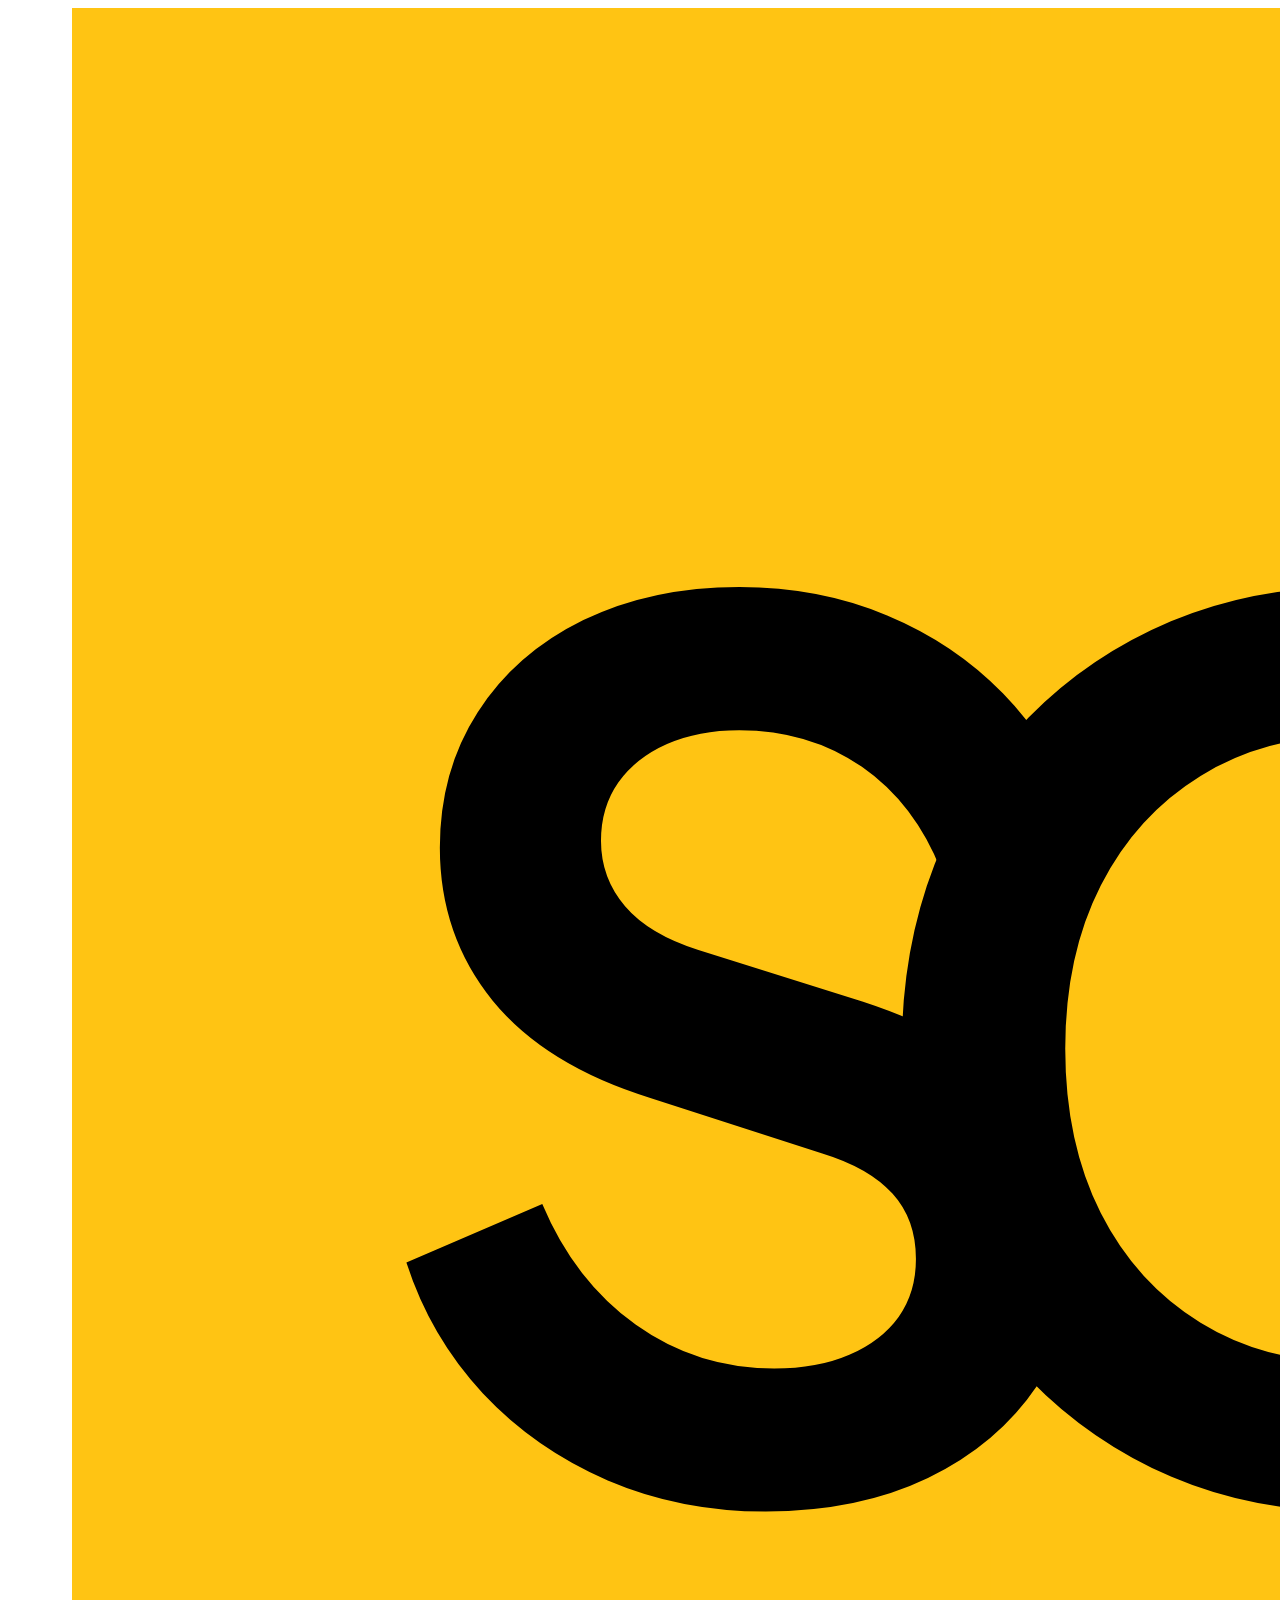
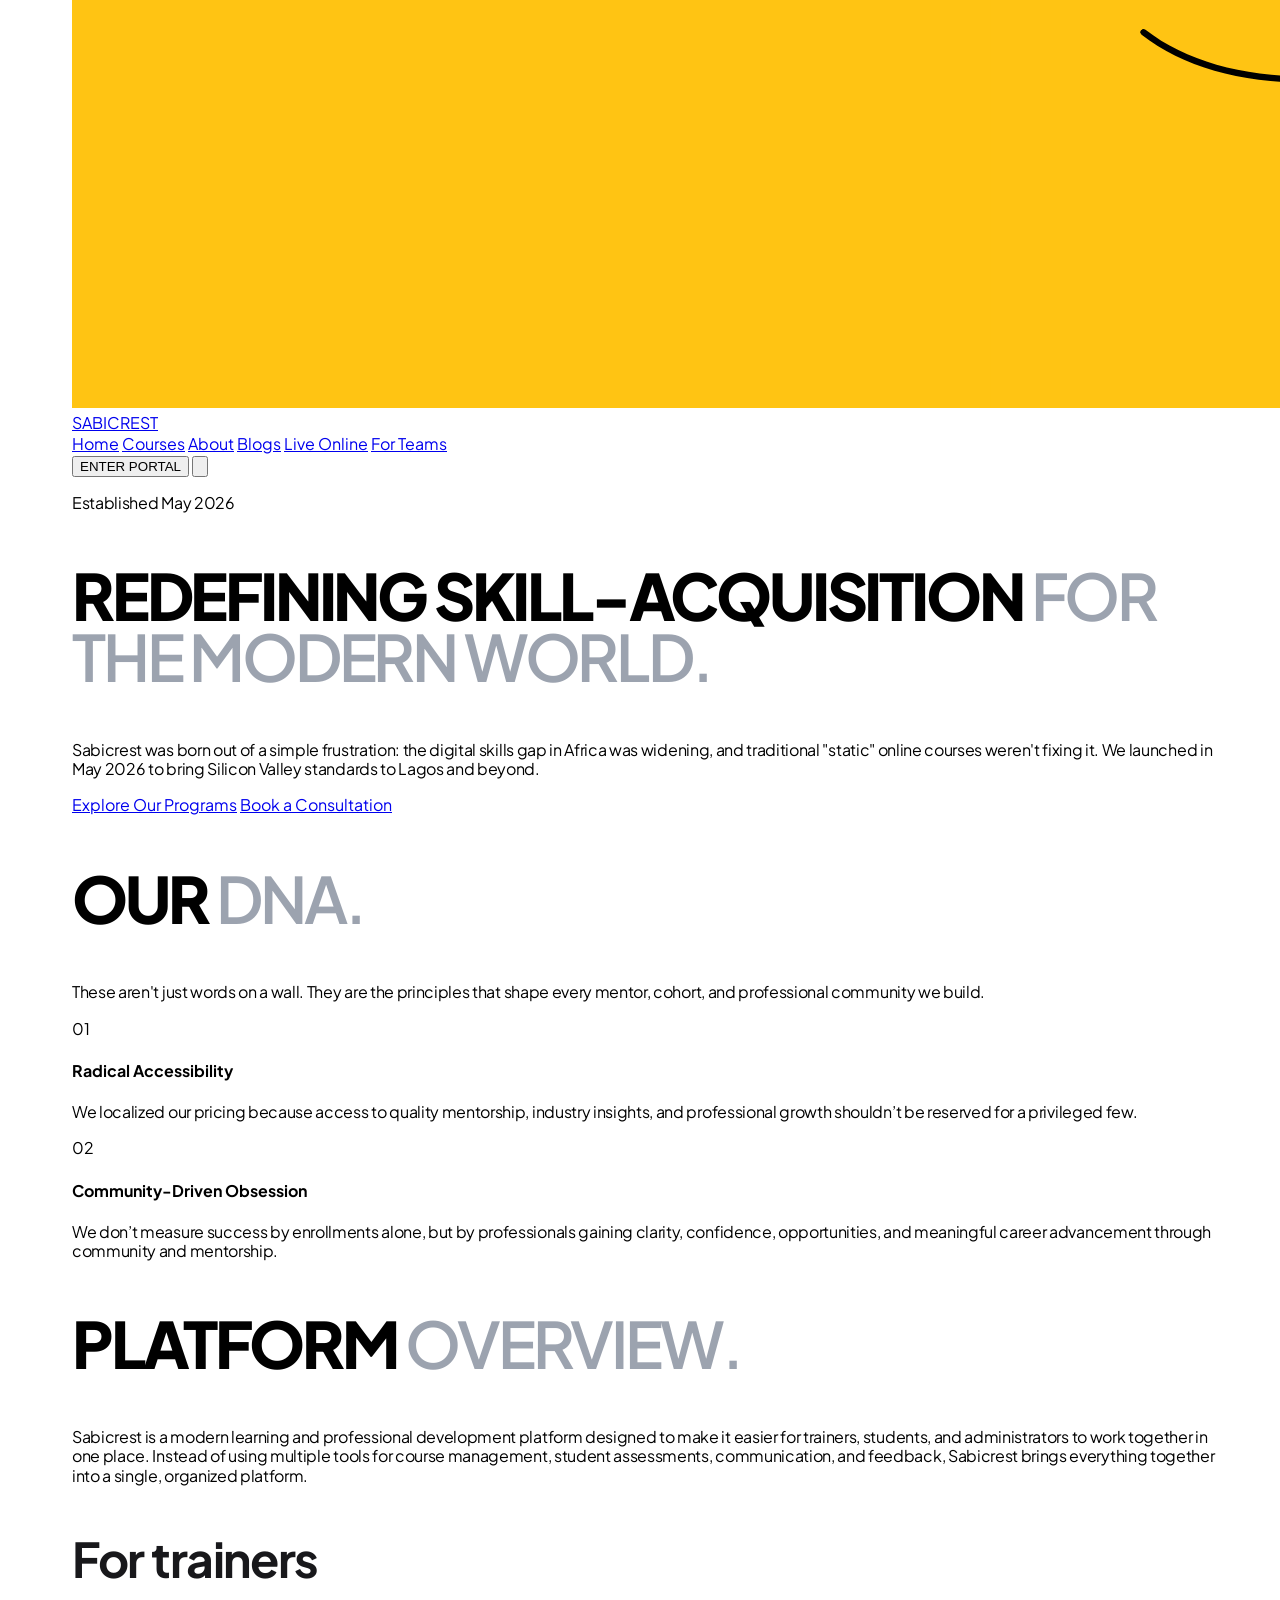
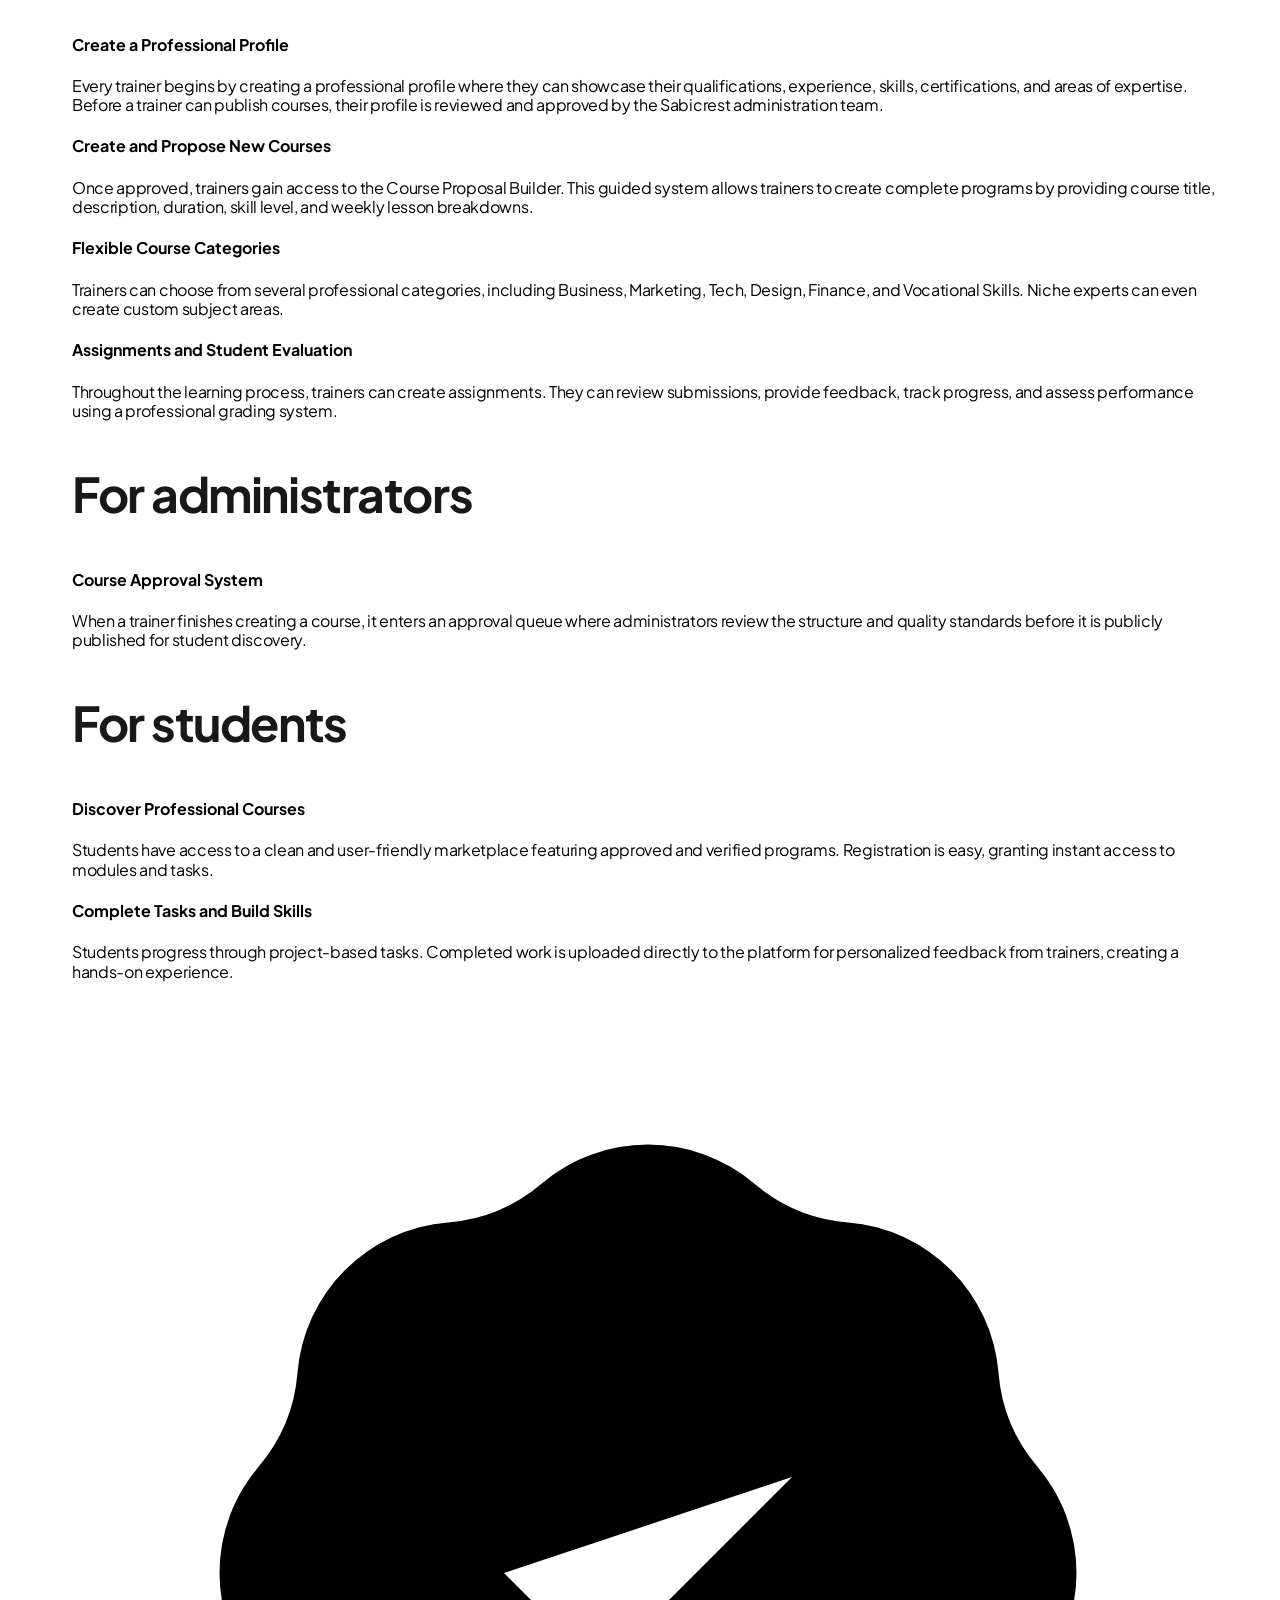
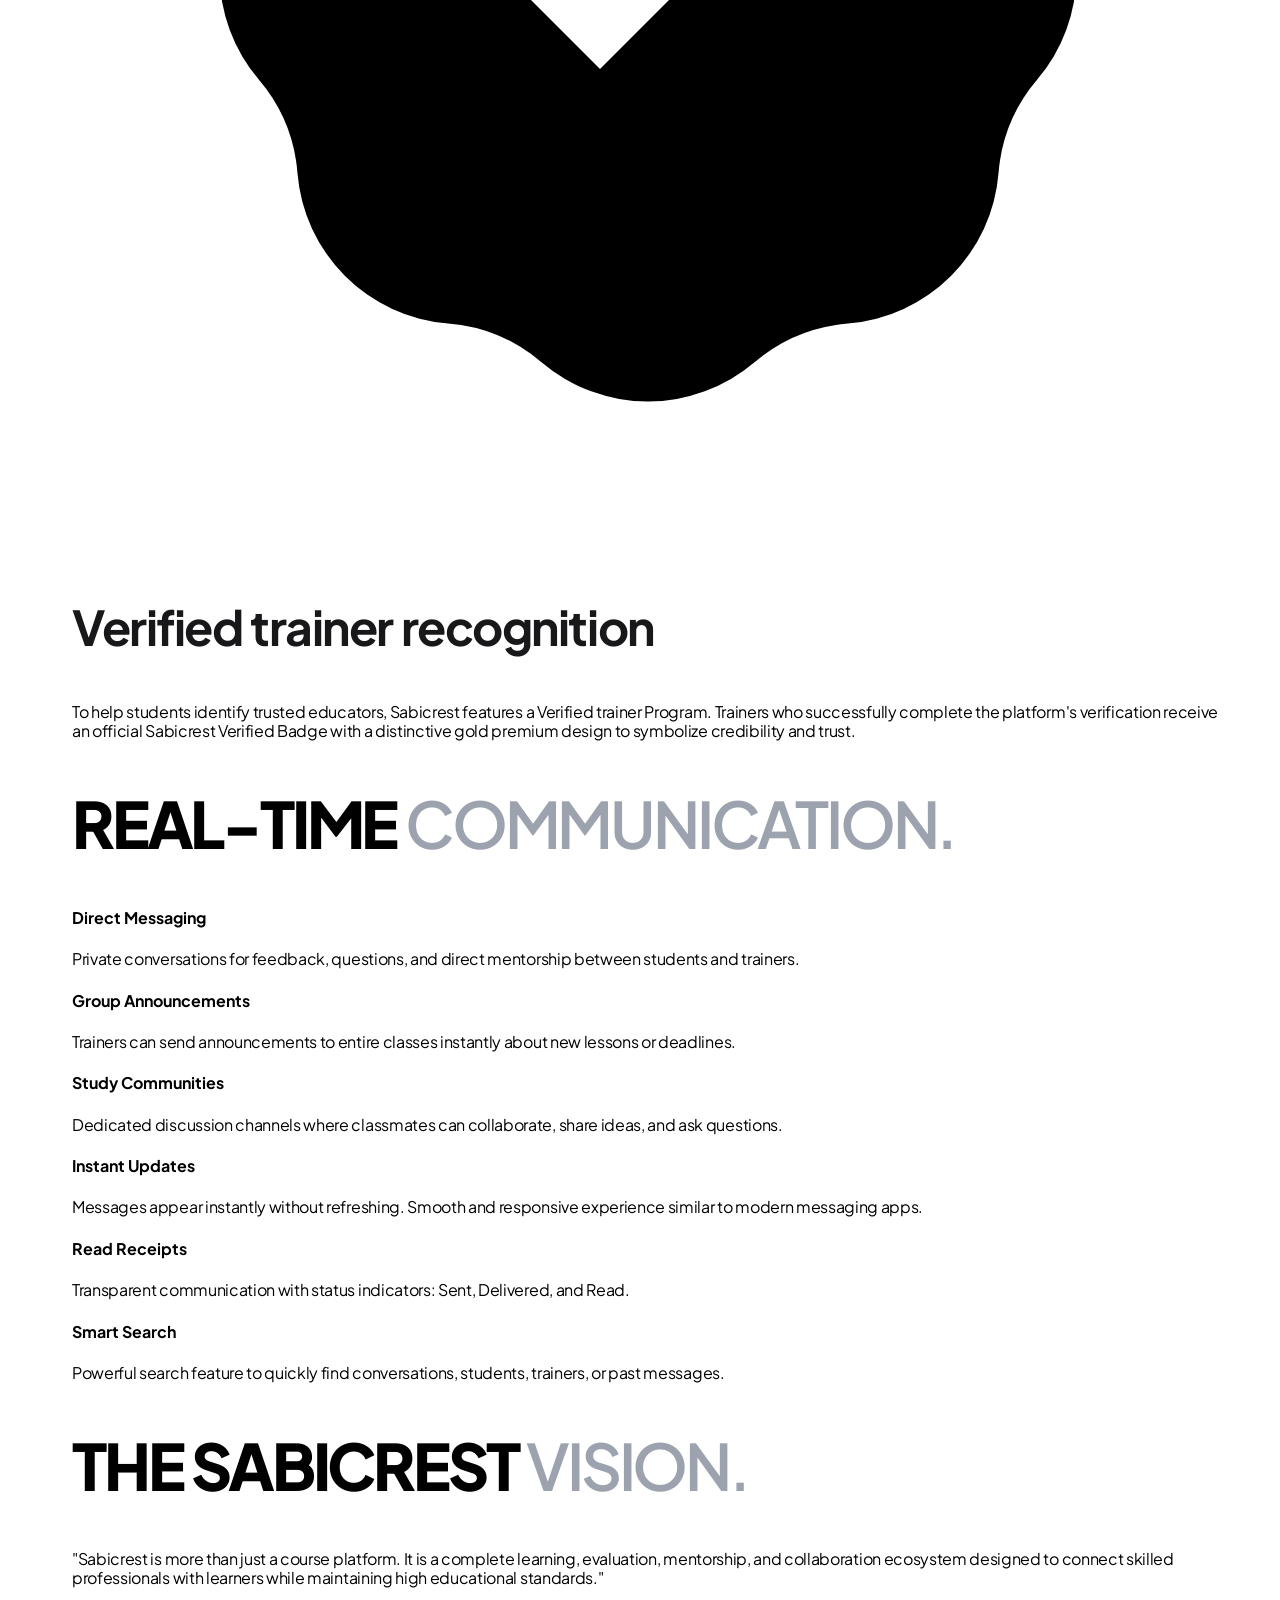
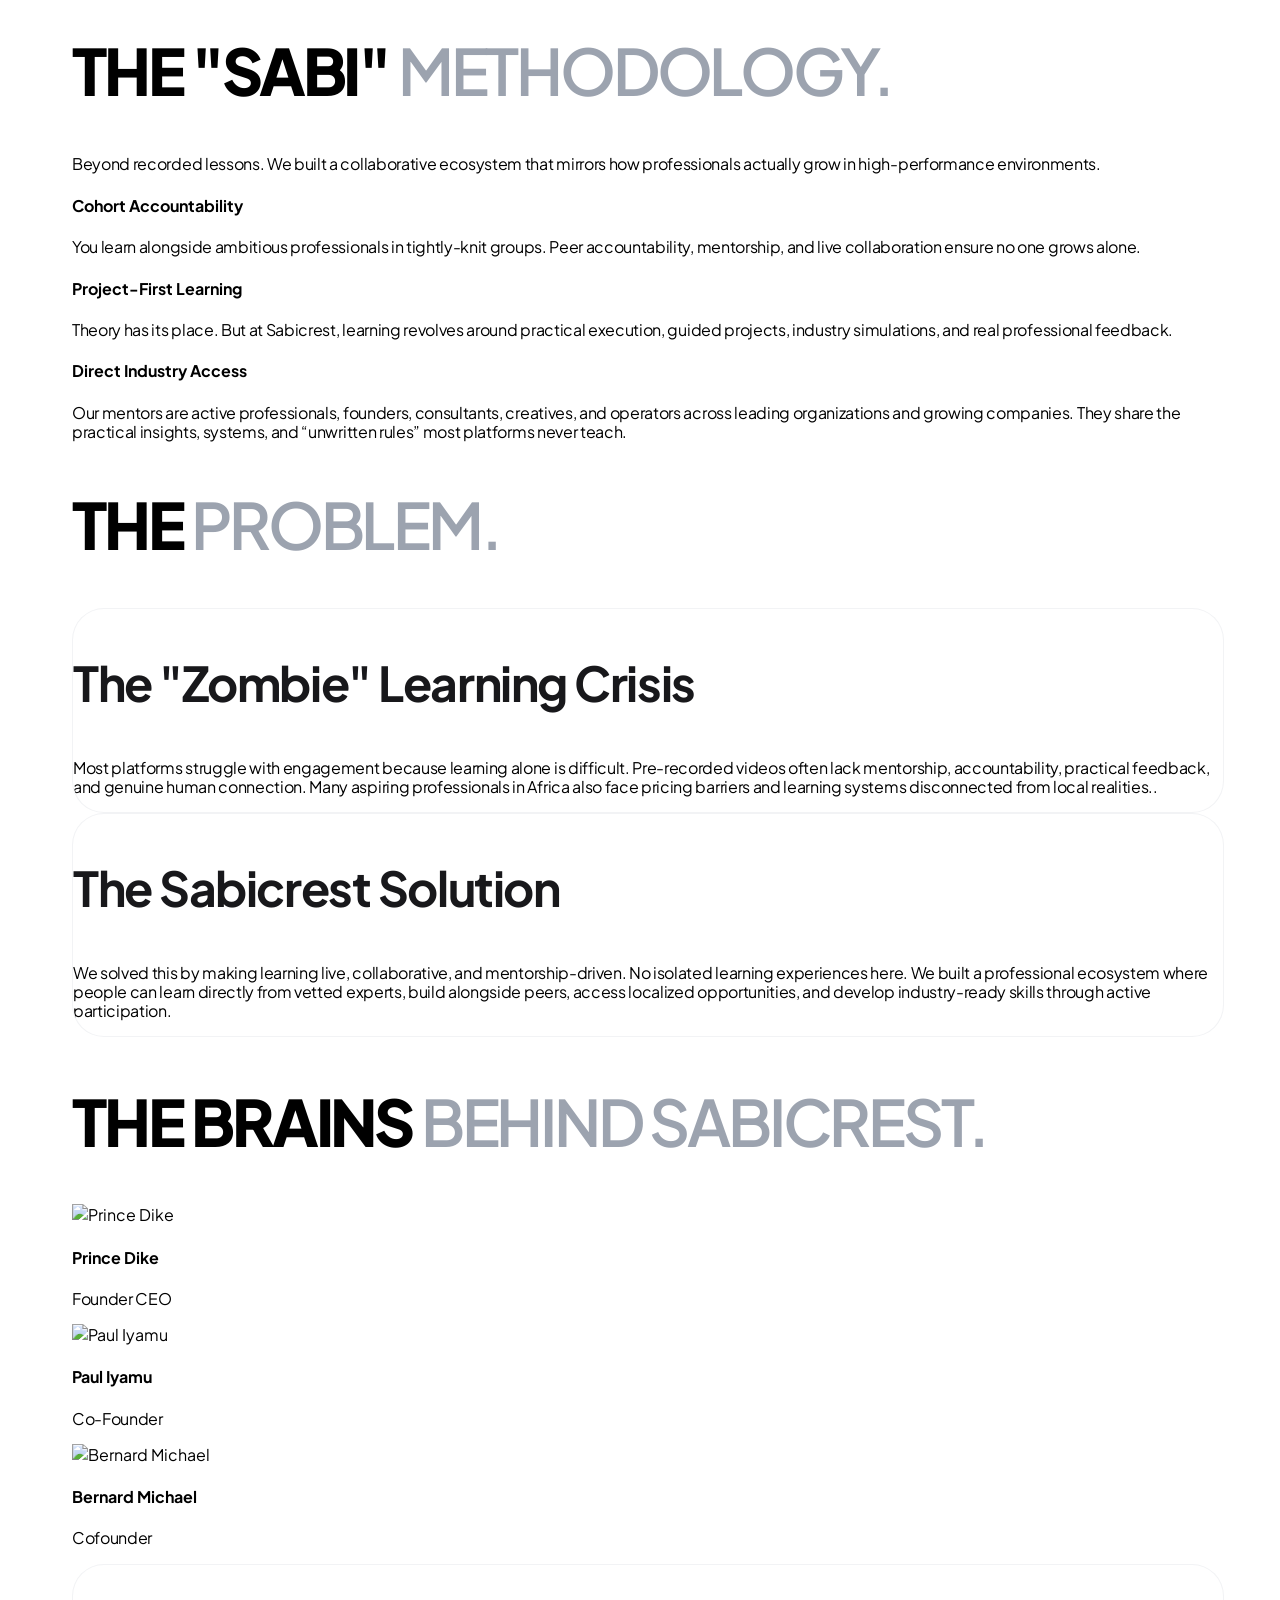
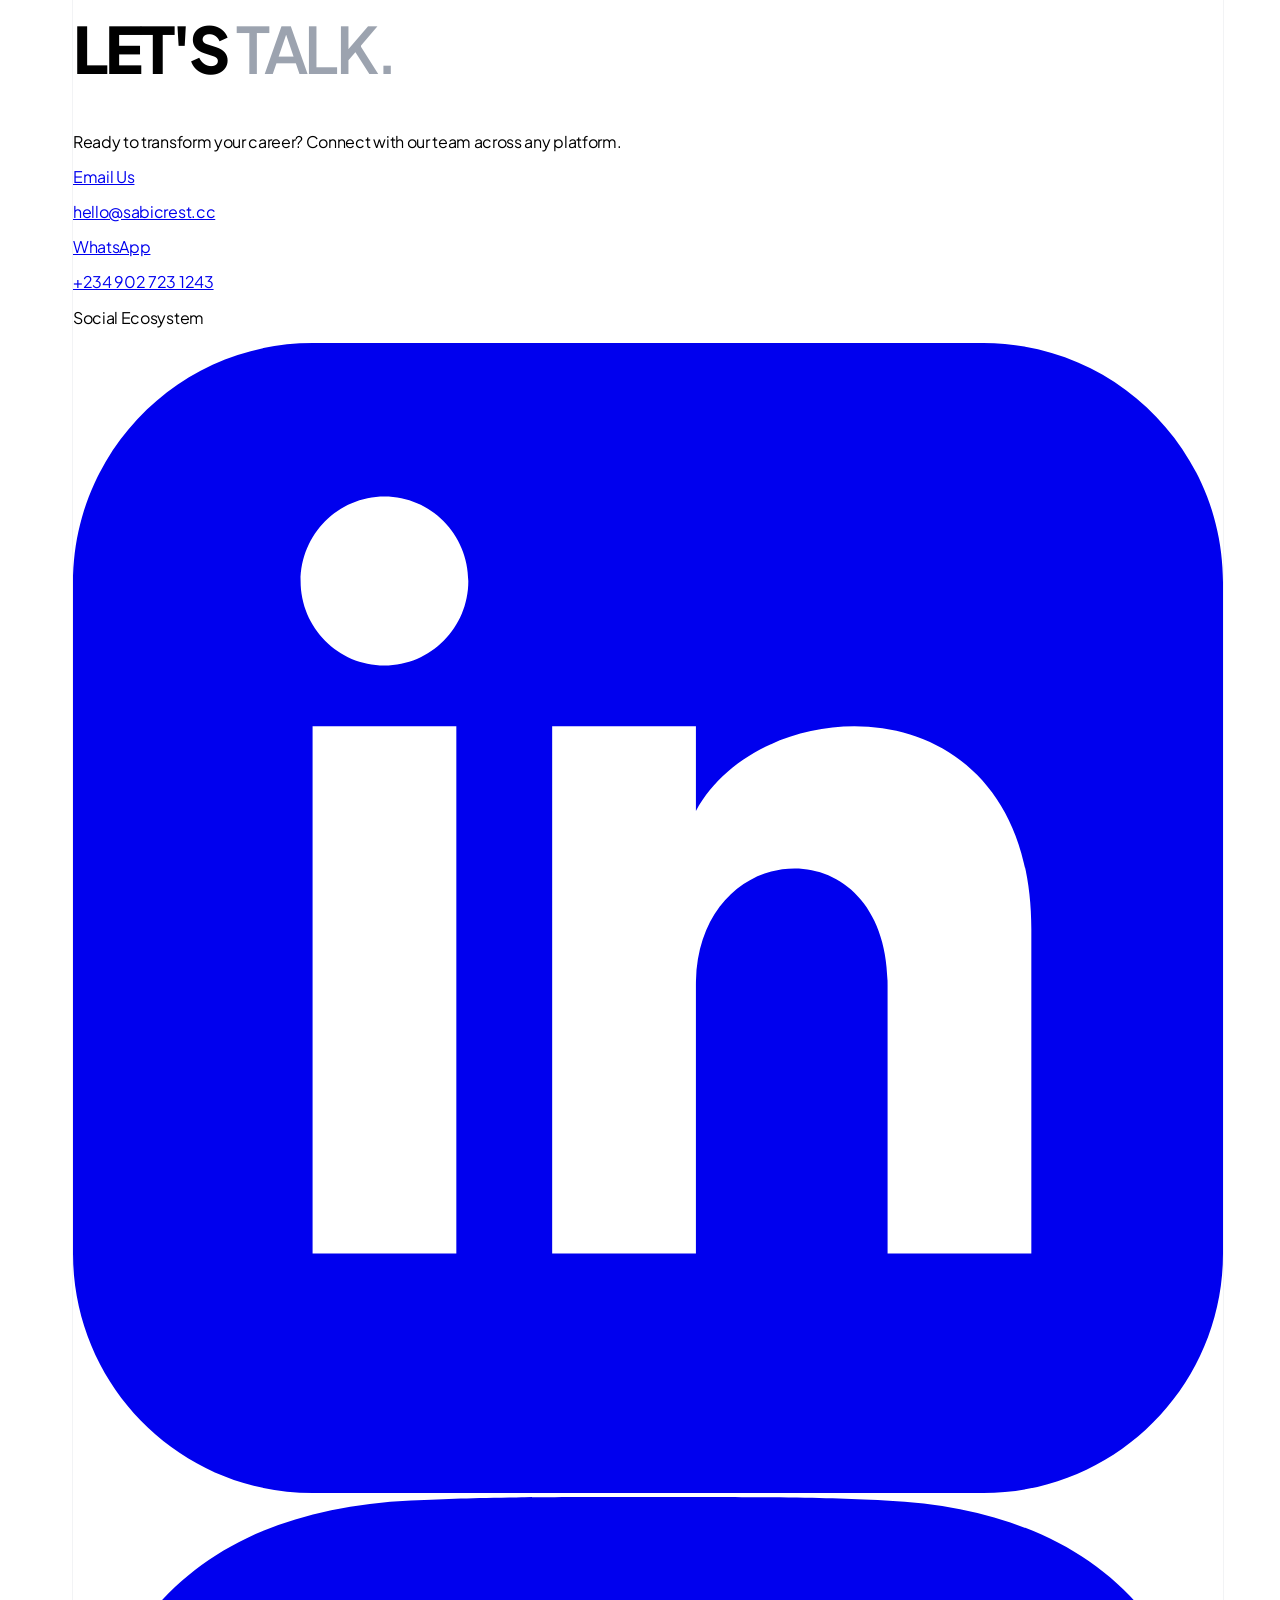
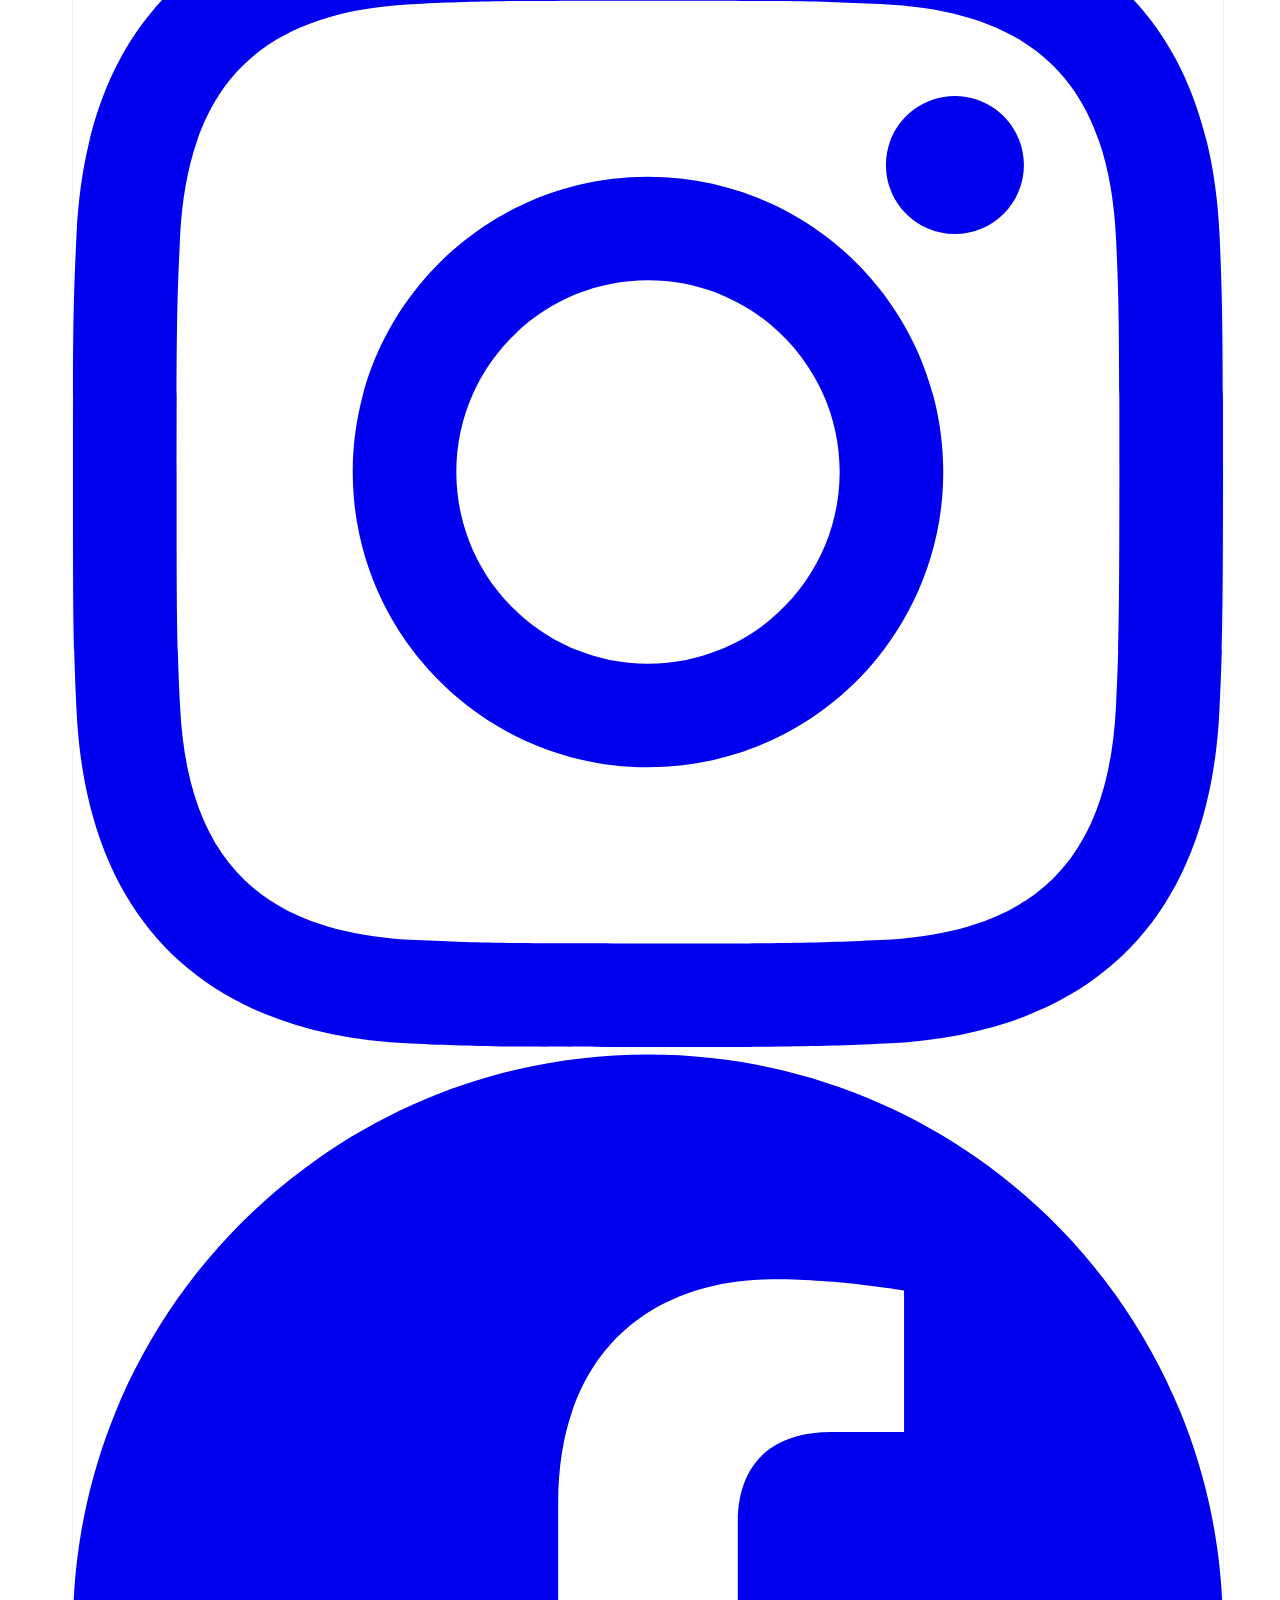
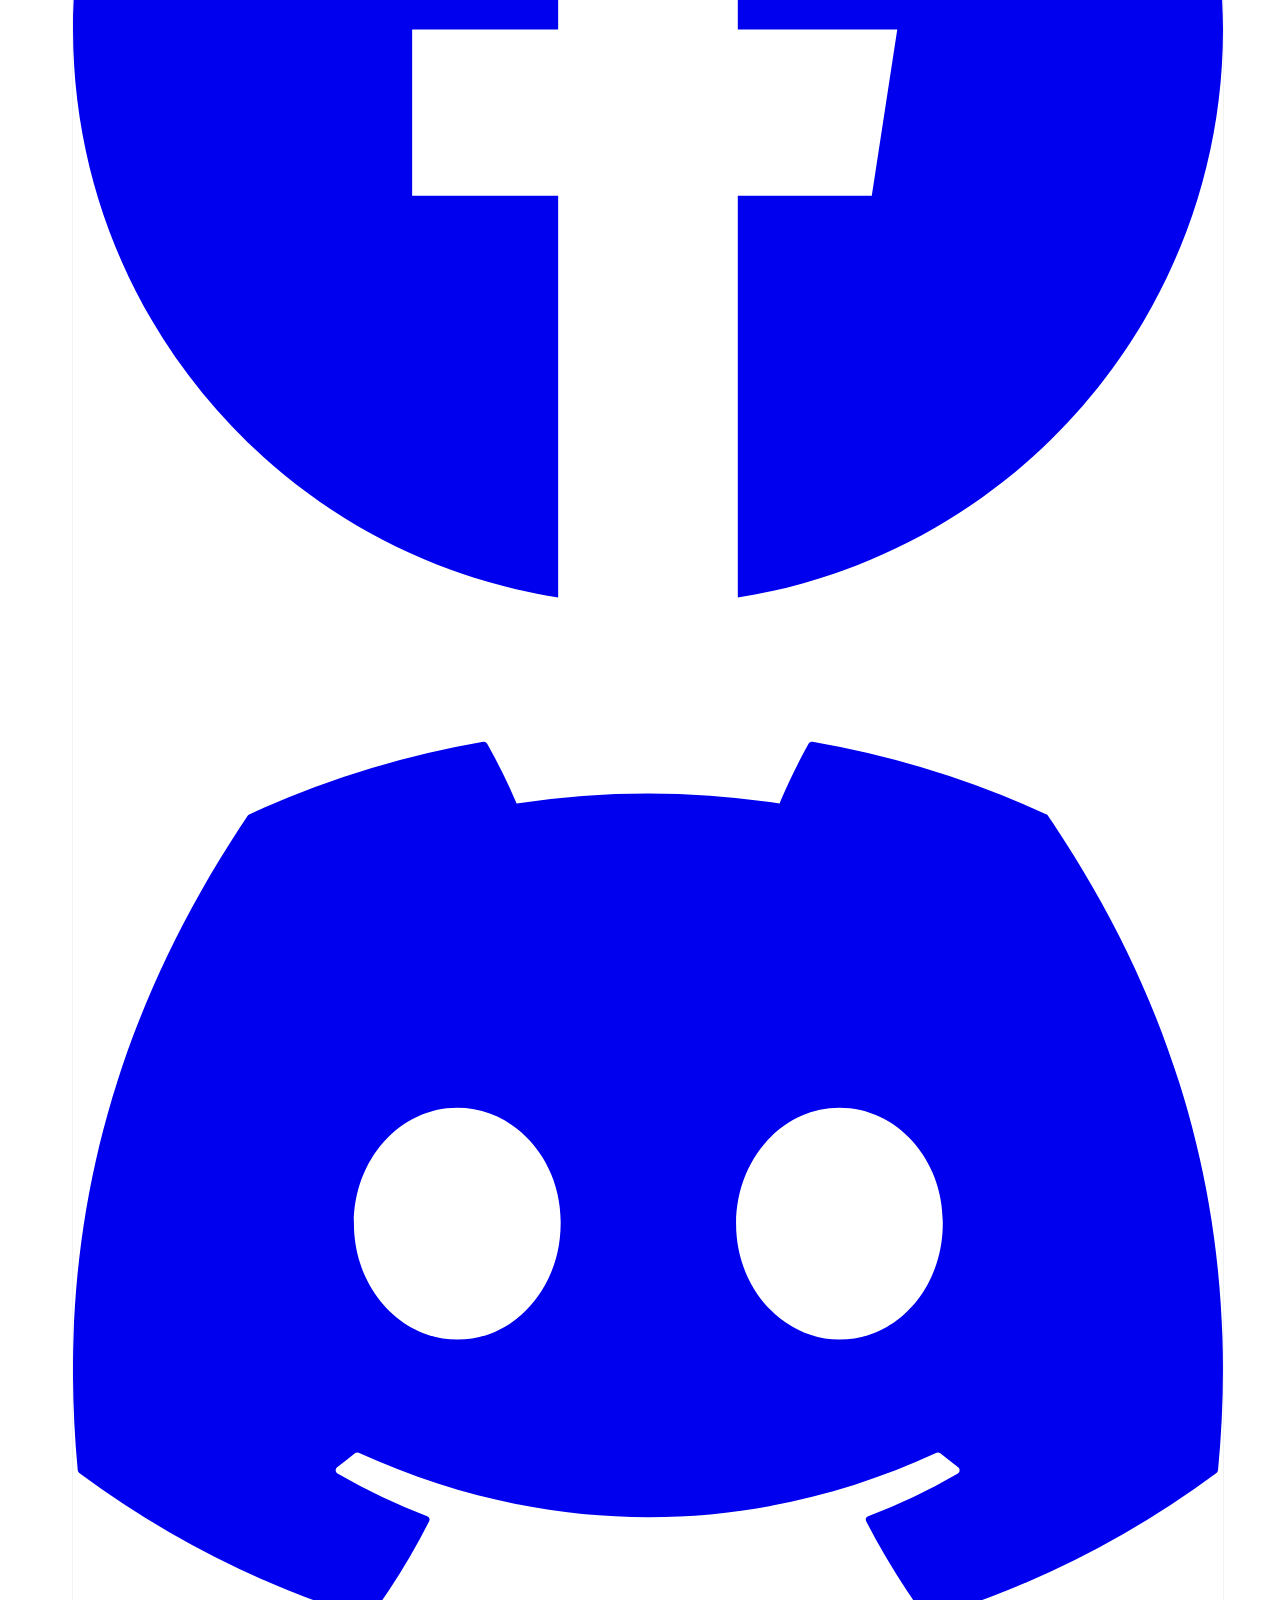
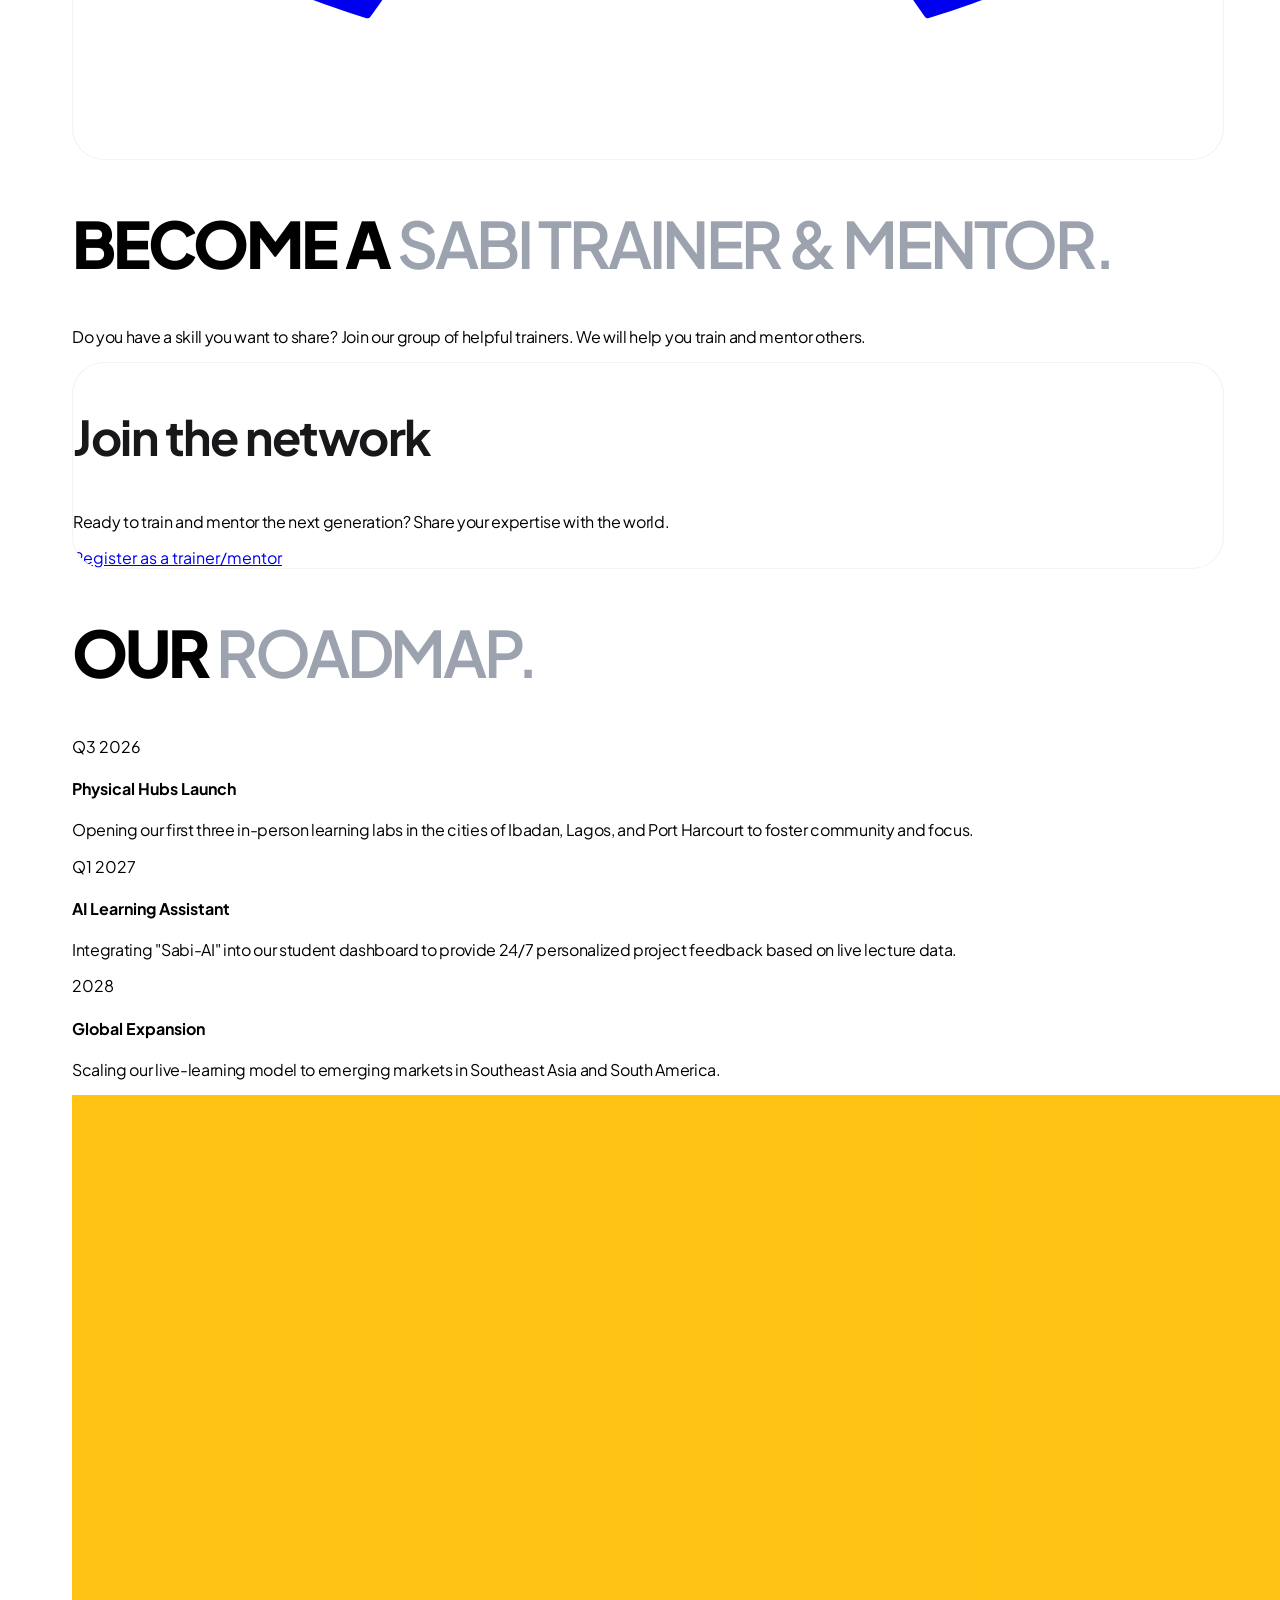
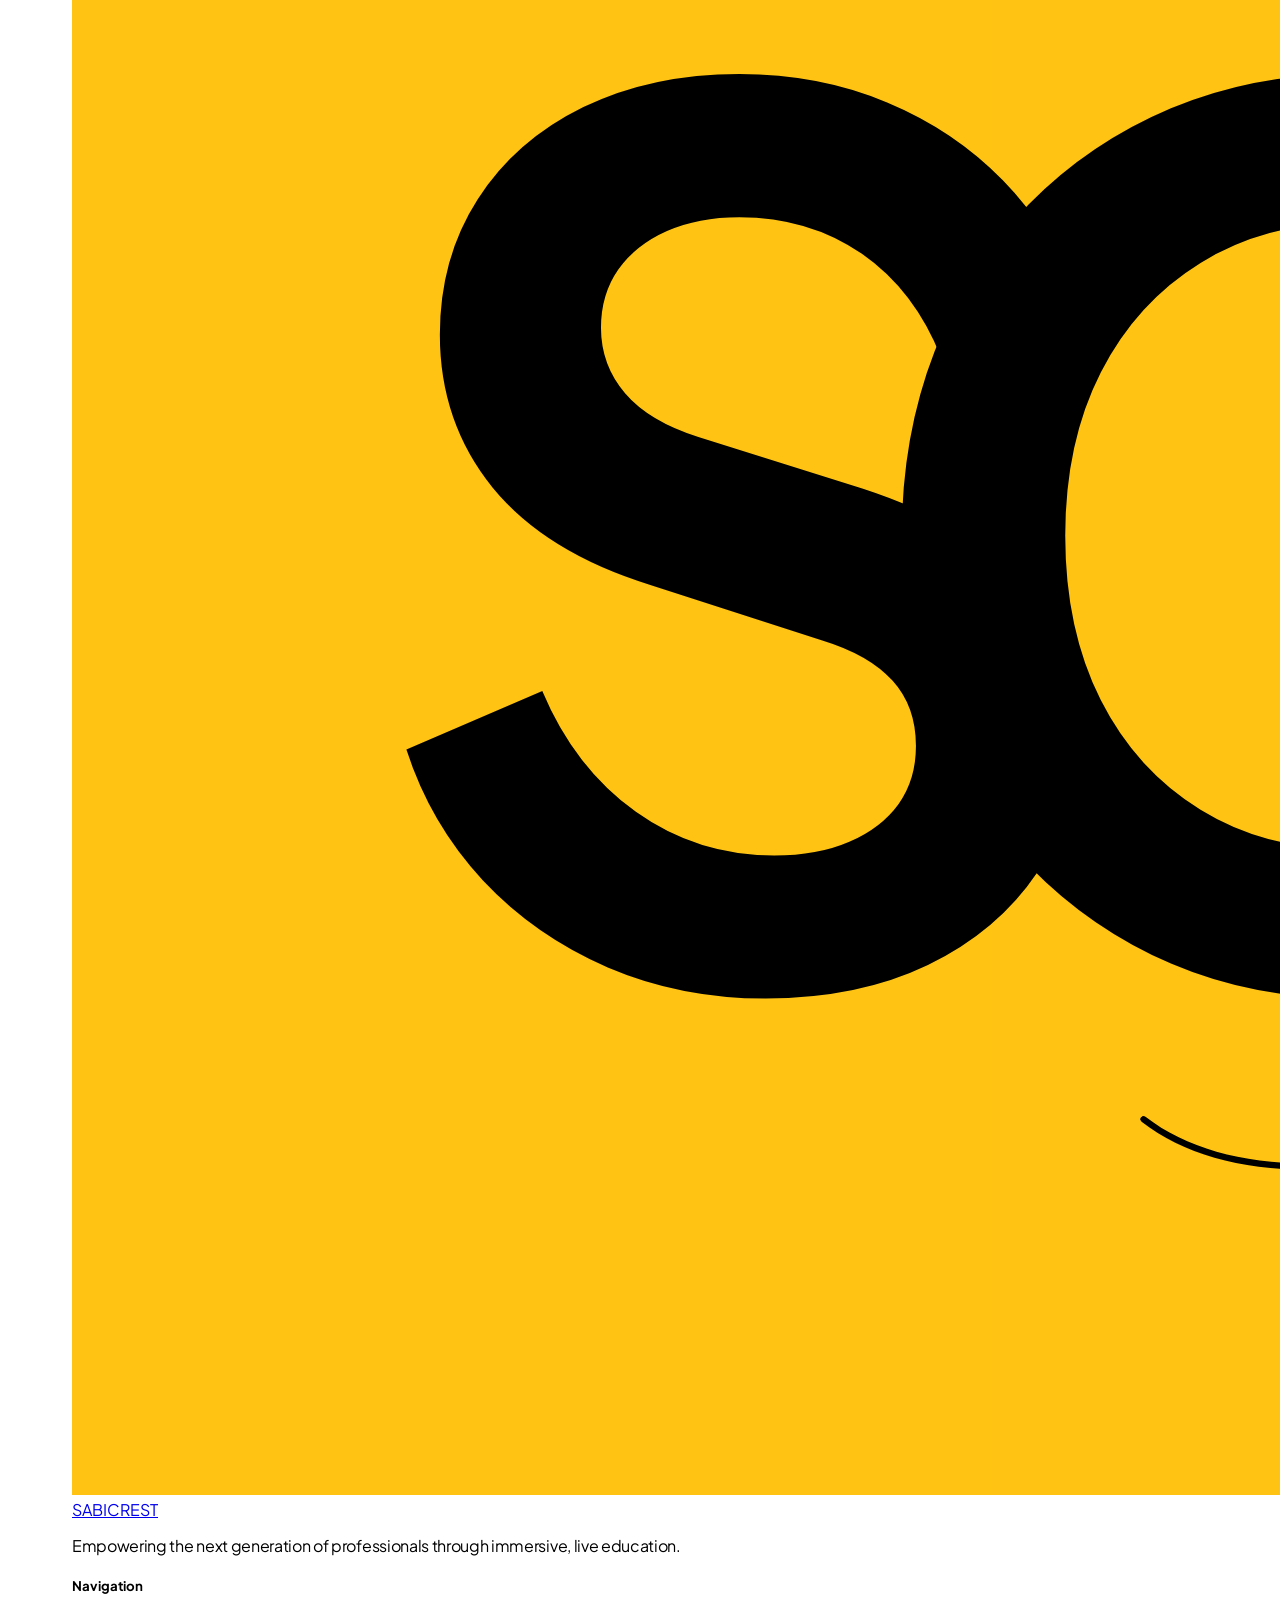
==== commit 6ccf94c0: "sfd" ====
--- a/about.html
+++ b/about.html
@@ -320,35 +320,14 @@
     <!-- Mentor Registration Section -->
     <section class="container-wide py-20 border-t border-zinc-100 animate-on-scroll" data-animation="zoom-in">
         <div class="grid lg:grid-cols-2 gap-16 items-center">
-            <div class="animate-on-scroll" data-animation="slide-in-left">
-                <h2 class="mixed-title mb-6">Become a <span>Sabi mentor.</span></h2>
-                <p class="text-lg text-gray-600 mb-8 max-w-md">Are you an industry expert? Join our vetted network of trainers and mentors. help shape the next generation of global talent.</p>
-                <div class="flex gap-4">
-                    <button class="bg-black text-white px-8 py-4 rounded-2xl font-bold text-xs uppercase tracking-widest hover:bg-zinc-800 transition-all">Register as Mentor</button>
-                    <button class="border border-zinc-200 text-zinc-900 px-8 py-4 rounded-2xl font-bold text-xs uppercase tracking-widest hover:bg-zinc-50 transition-all">Submit Proposal</button>
-                </div>
-            </div>
-            <div class="bento-card p-10 bg-yellow-400 border-yellow-500 animate-on-scroll" data-animation="slide-in-right">
-                <h3 class="text-2xl italic mb-6">Trainer Application</h3>
-                <form class="space-y-4">
-                    <div class="grid grid-cols-2 gap-4">
-                        <input type="text" placeholder="Full Name" class="w-full p-4 rounded-xl bg-white/50 border border-yellow-500/30 outline-none focus:bg-white transition-all placeholder:text-zinc-500 text-sm">
-                        <input type="email" placeholder="Professional Email" class="w-full p-4 rounded-xl bg-white/50 border border-yellow-500/30 outline-none focus:bg-white transition-all placeholder:text-zinc-500 text-sm">
-                    </div>
-                    <select class="w-full p-4 rounded-xl bg-white/50 border border-yellow-500/30 outline-none focus:bg-white transition-all text-sm text-zinc-500">
-                        <option>Select Category</option>
-                        <option>Business</option>
-                        <option>Marketing</option>
-                        <option>Design</option>
-                        <option>Tech</option>
-                        <option>Vocational Skills</option>
-                        <option>Visual Design</option>
-                        <option>Cloud Architecture</option>
-                        <option>Software Engineering</option>
-                    </select>
-                    <textarea placeholder="Tell us about your course idea or proposal..." class="w-full p-4 rounded-xl bg-white/50 border border-yellow-500/30 outline-none focus:bg-white transition-all h-32 placeholder:text-zinc-500 text-sm"></textarea>
-                    <button type="button" class="w-full bg-black text-white py-4 rounded-xl font-bold uppercase tracking-widest hover:bg-zinc-800 transition-all text-xs">Submit Application</button>
-                </form>
+            <div>
+                <h2 class="mixed-title mb-6">Become a <span>Sabi trainer & mentor.</span></h2>
+                <p class="text-lg text-gray-600 mb-8 max-w-md">Do you have a skill you want to share? Join our group of helpful trainers. We will help you train and mentor others.</p>
+            </div>
+            <div class="bento-card p-10 bg-yellow-400 border-yellow-500 flex flex-col items-center text-center justify-center animate-on-scroll" data-animation="zoom-in">
+                <h3 class="text-3xl font-black uppercase tracking-tighter mb-6 italic">Join the network</h3>
+                <p class="text-yellow-900 font-bold mb-8 max-w-xs">Ready to train and mentor the next generation? Share your expertise with the world.</p>
+                <a href="https://app.sabicrest.cc" class="w-full bg-black text-white py-6 rounded-2xl font-bold uppercase tracking-widest hover:bg-zinc-800 transition-all text-sm shadow-xl shadow-black/10">Register as a trainer/mentor</a>
             </div>
         </div>
     </section>
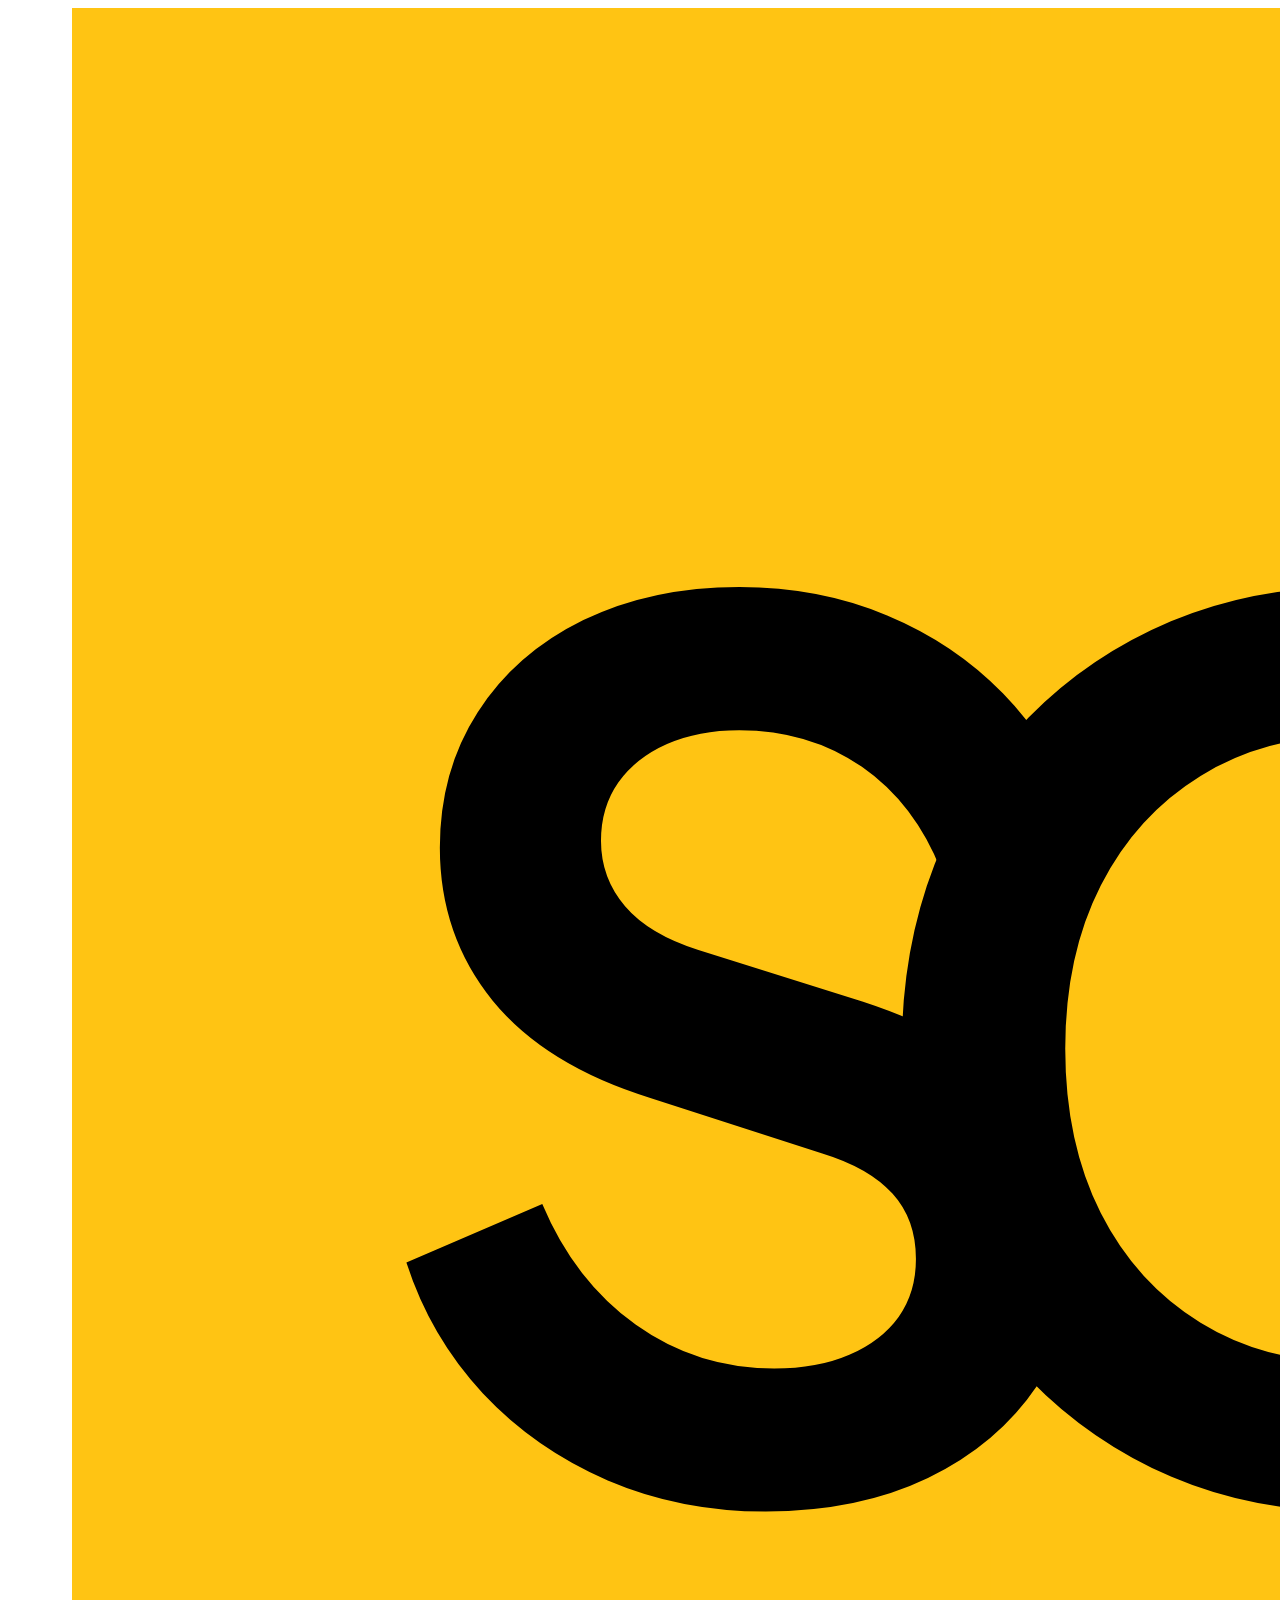
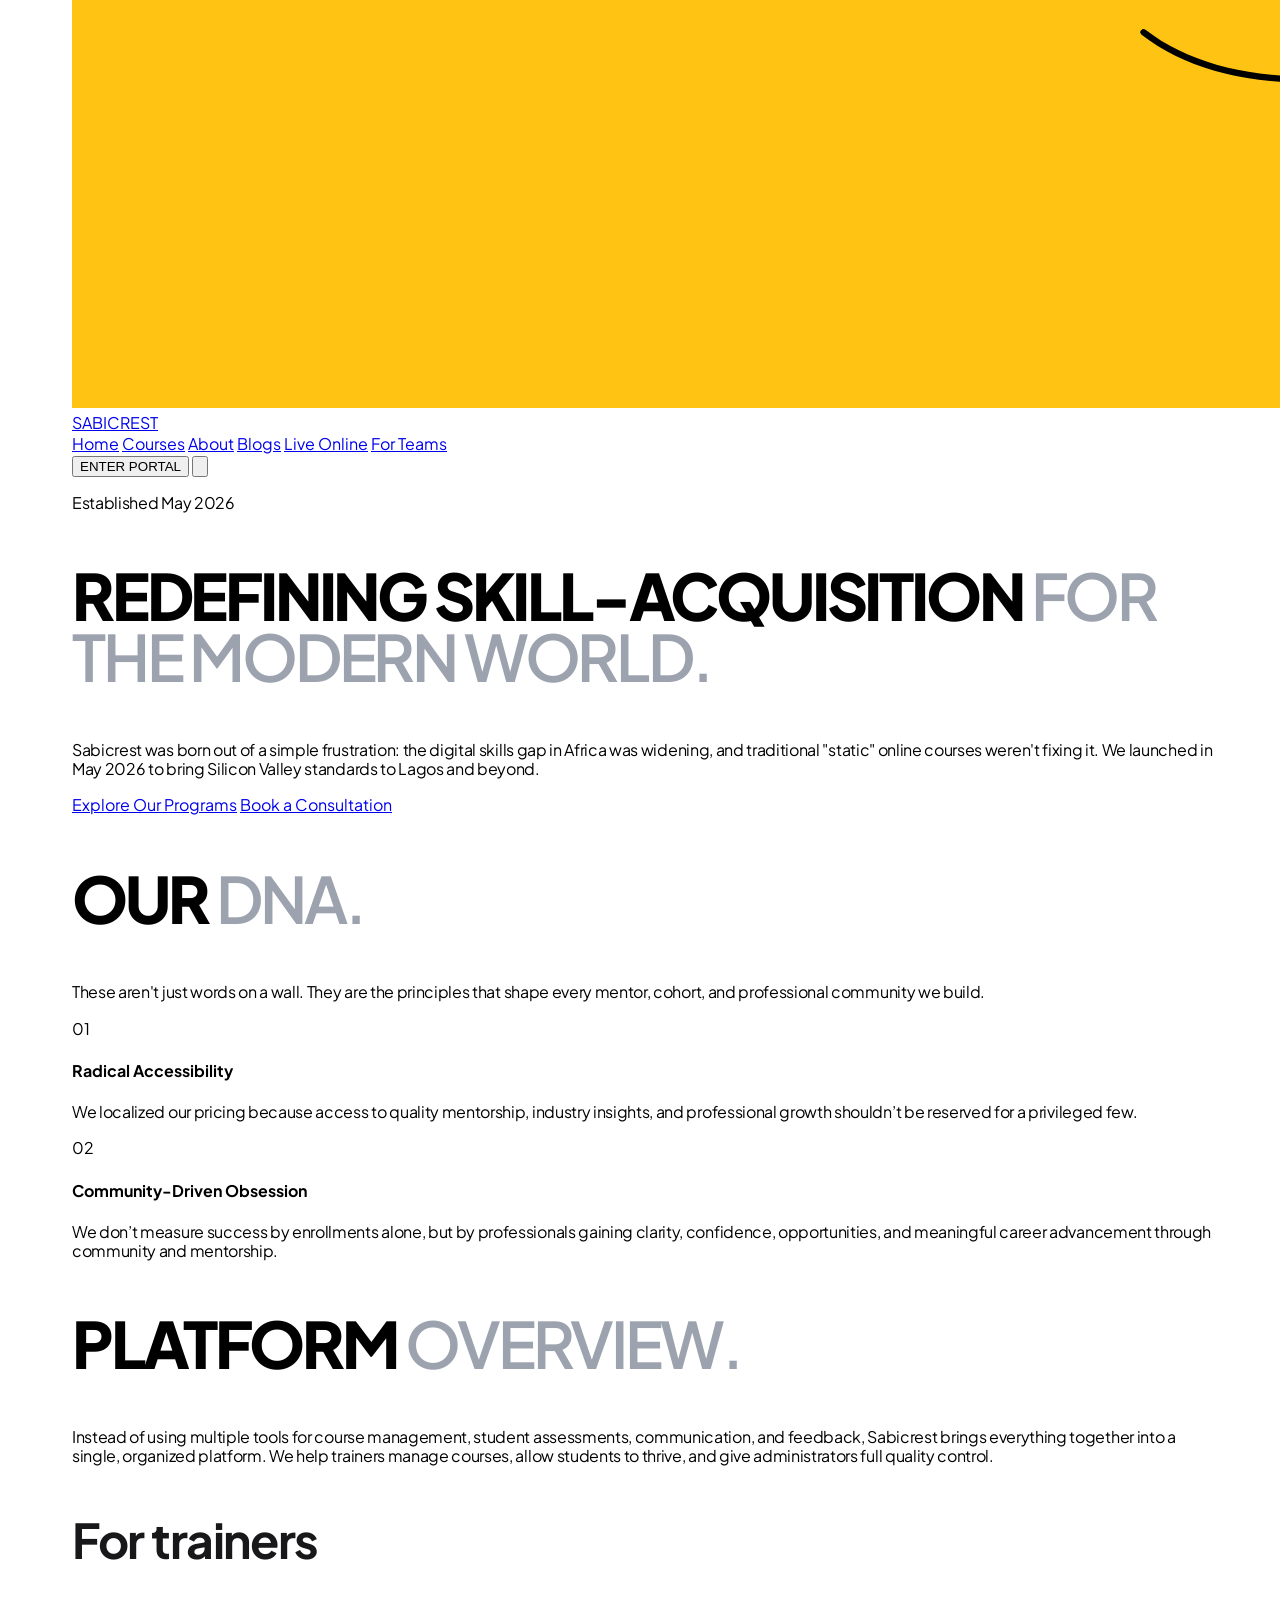
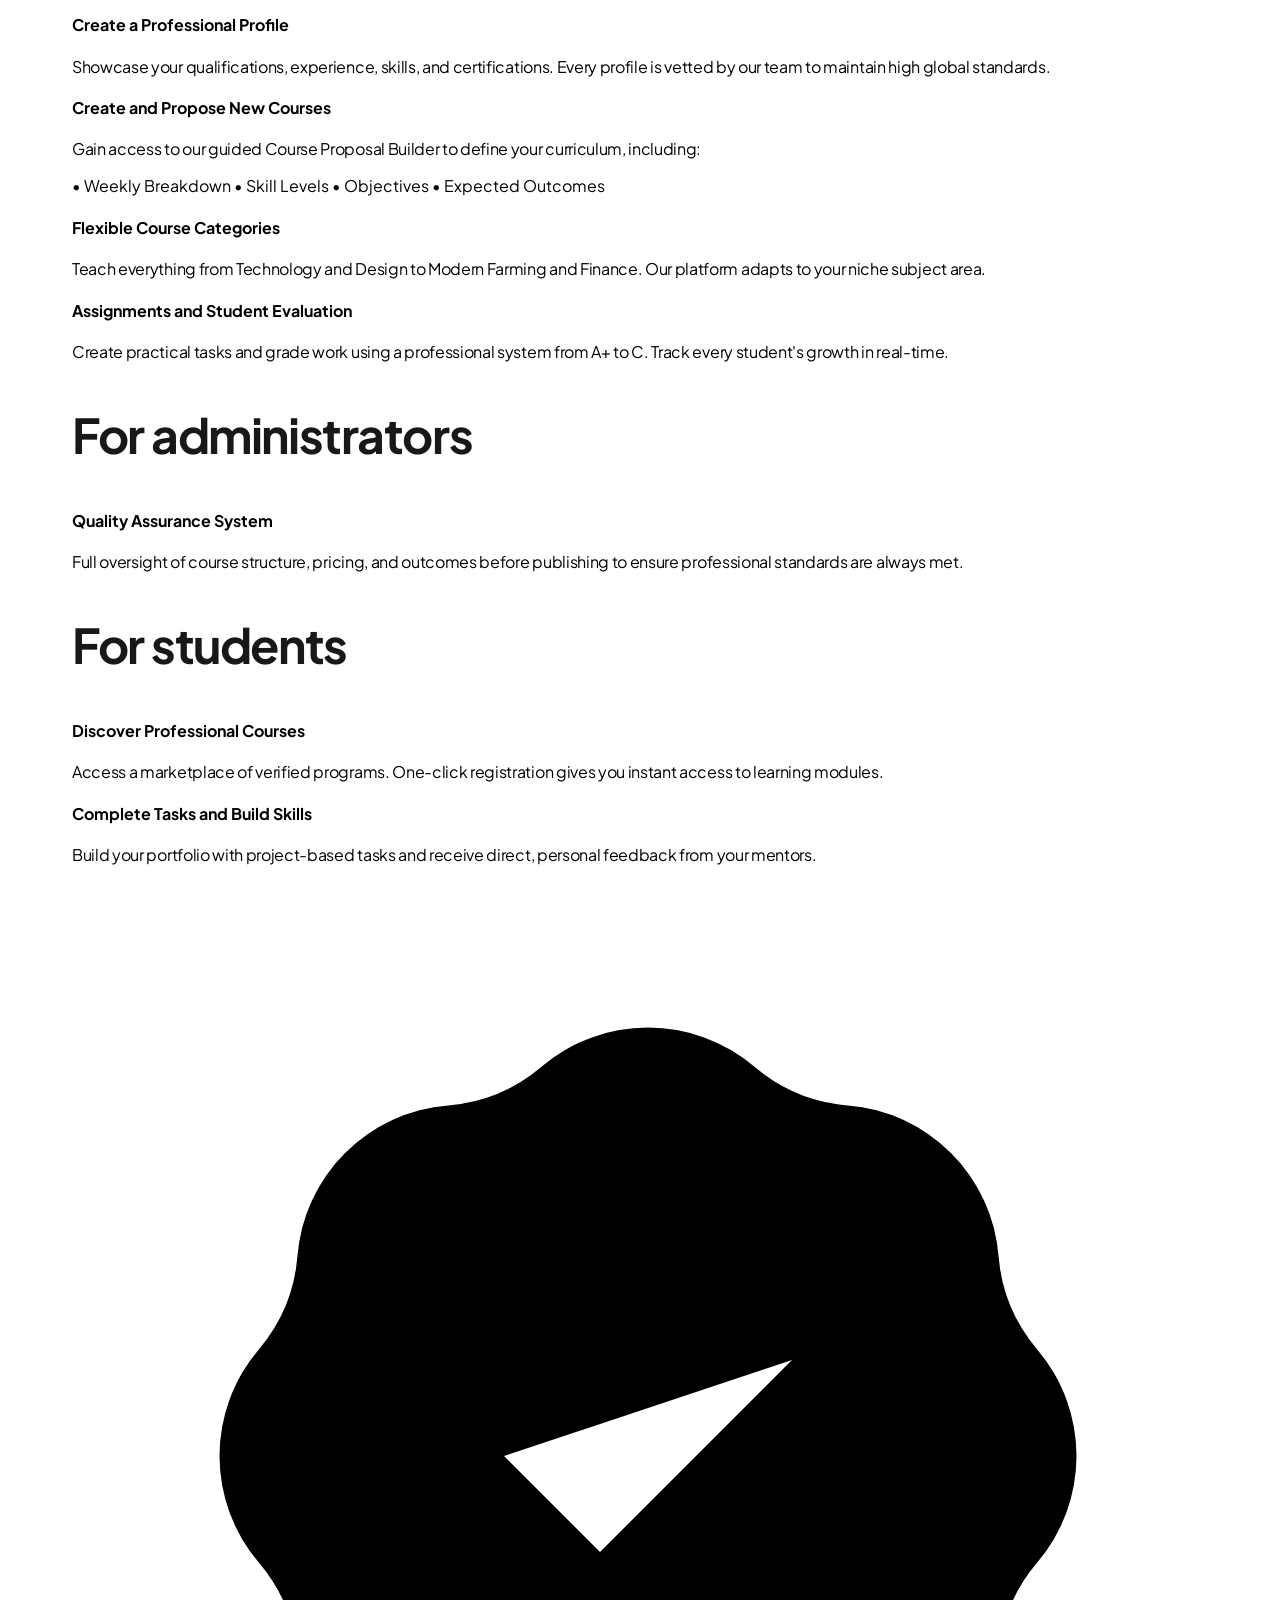
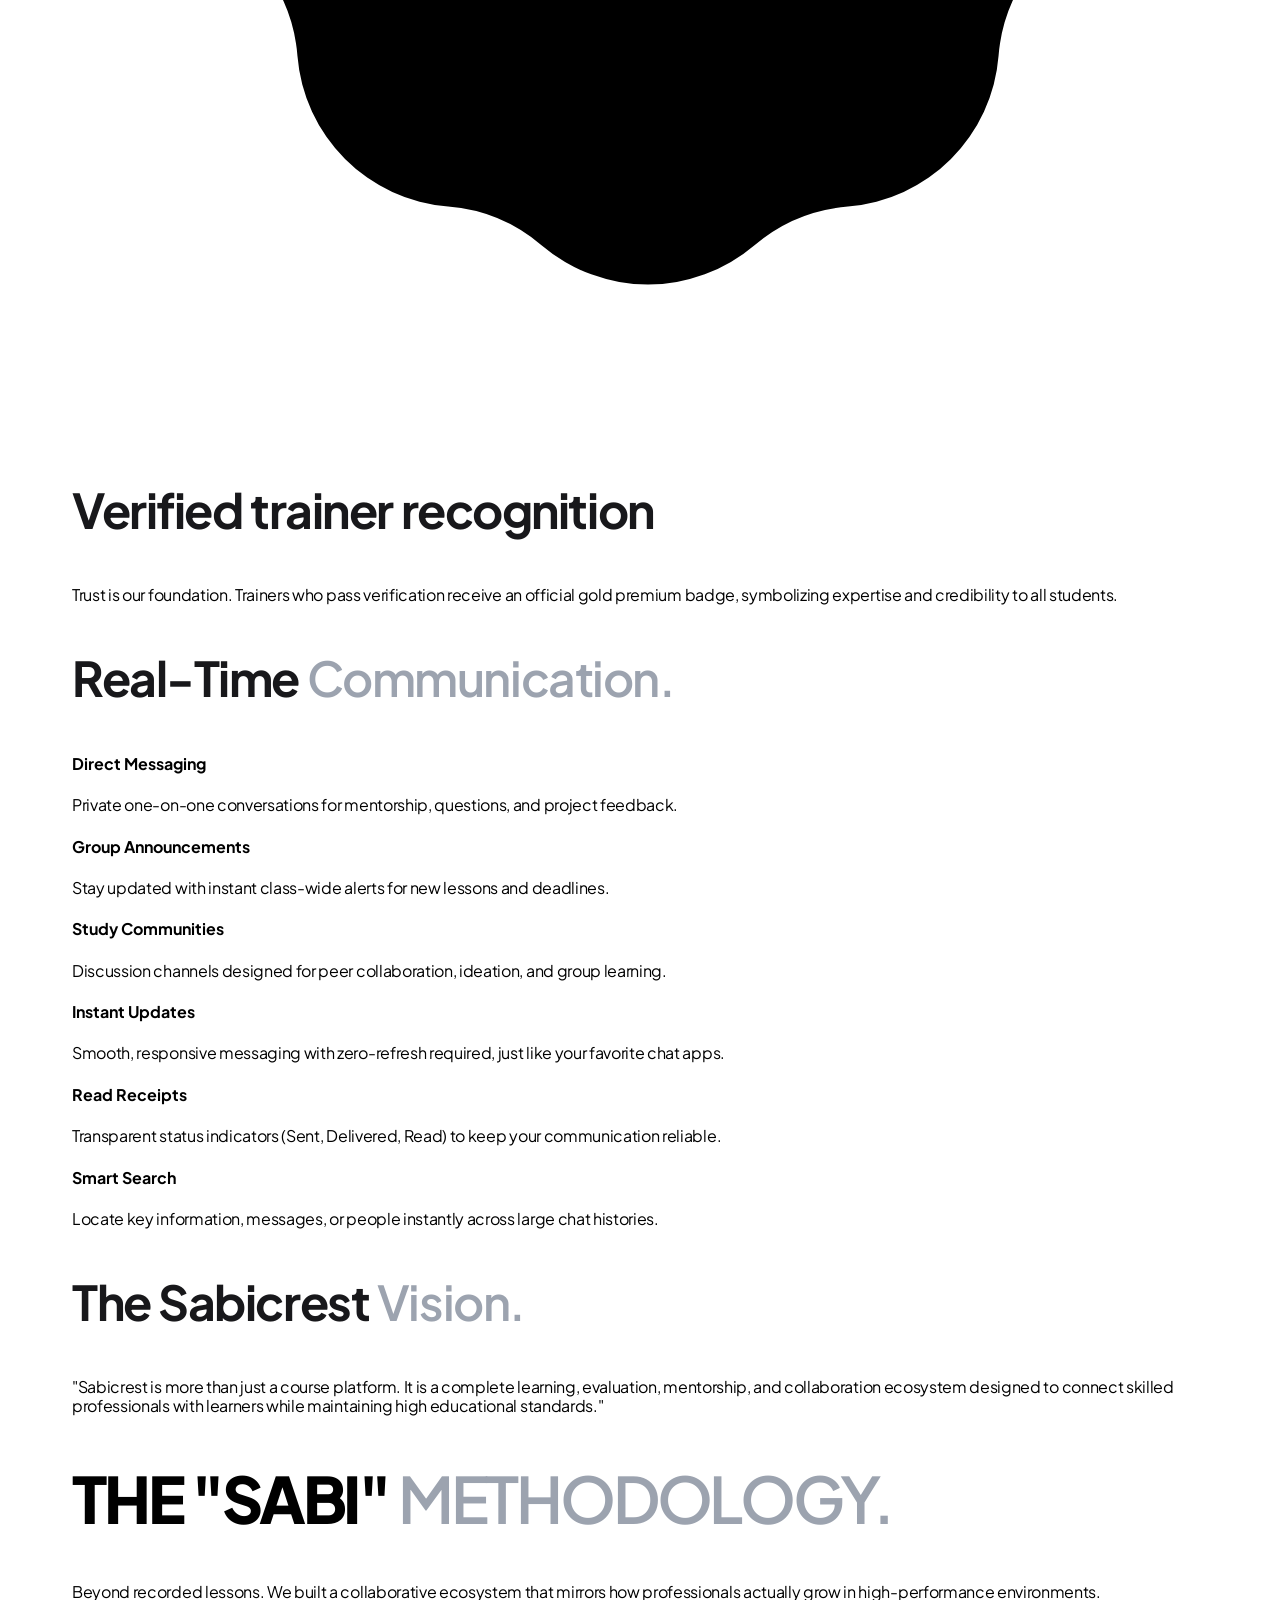
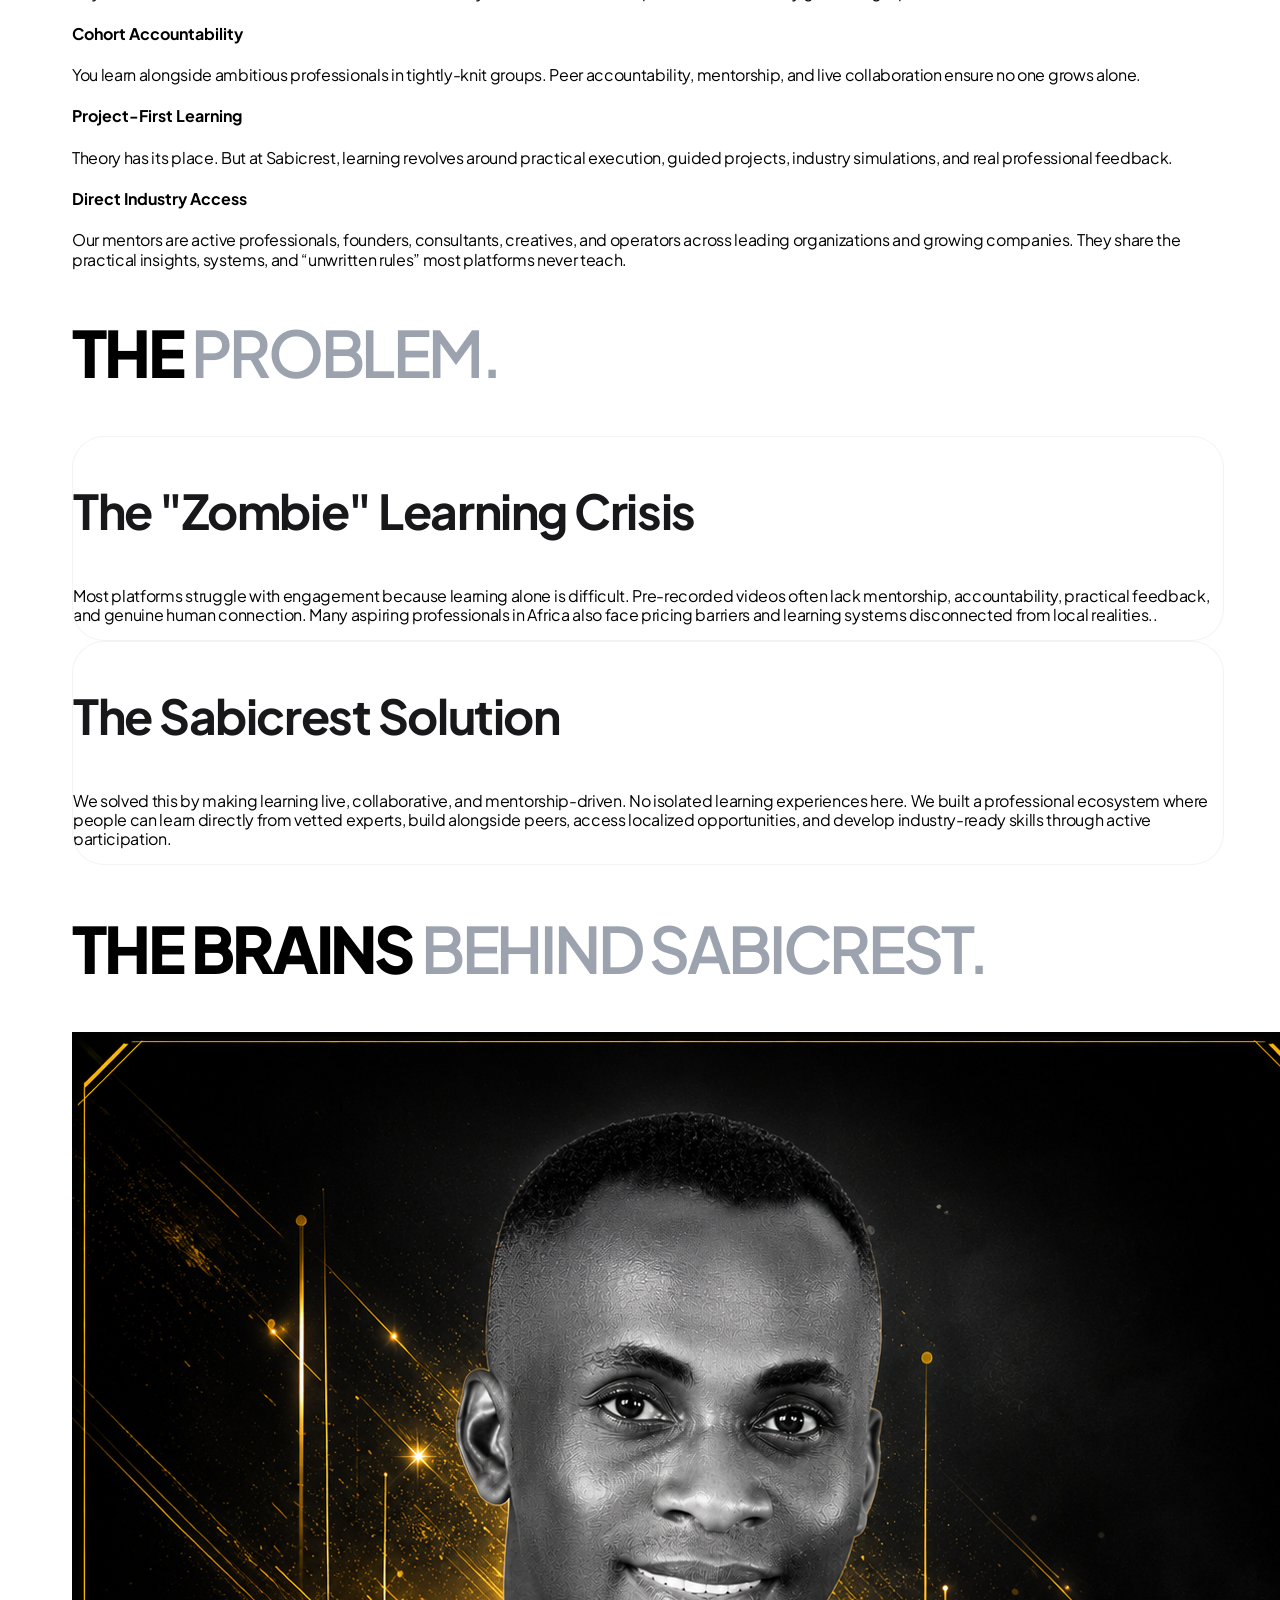
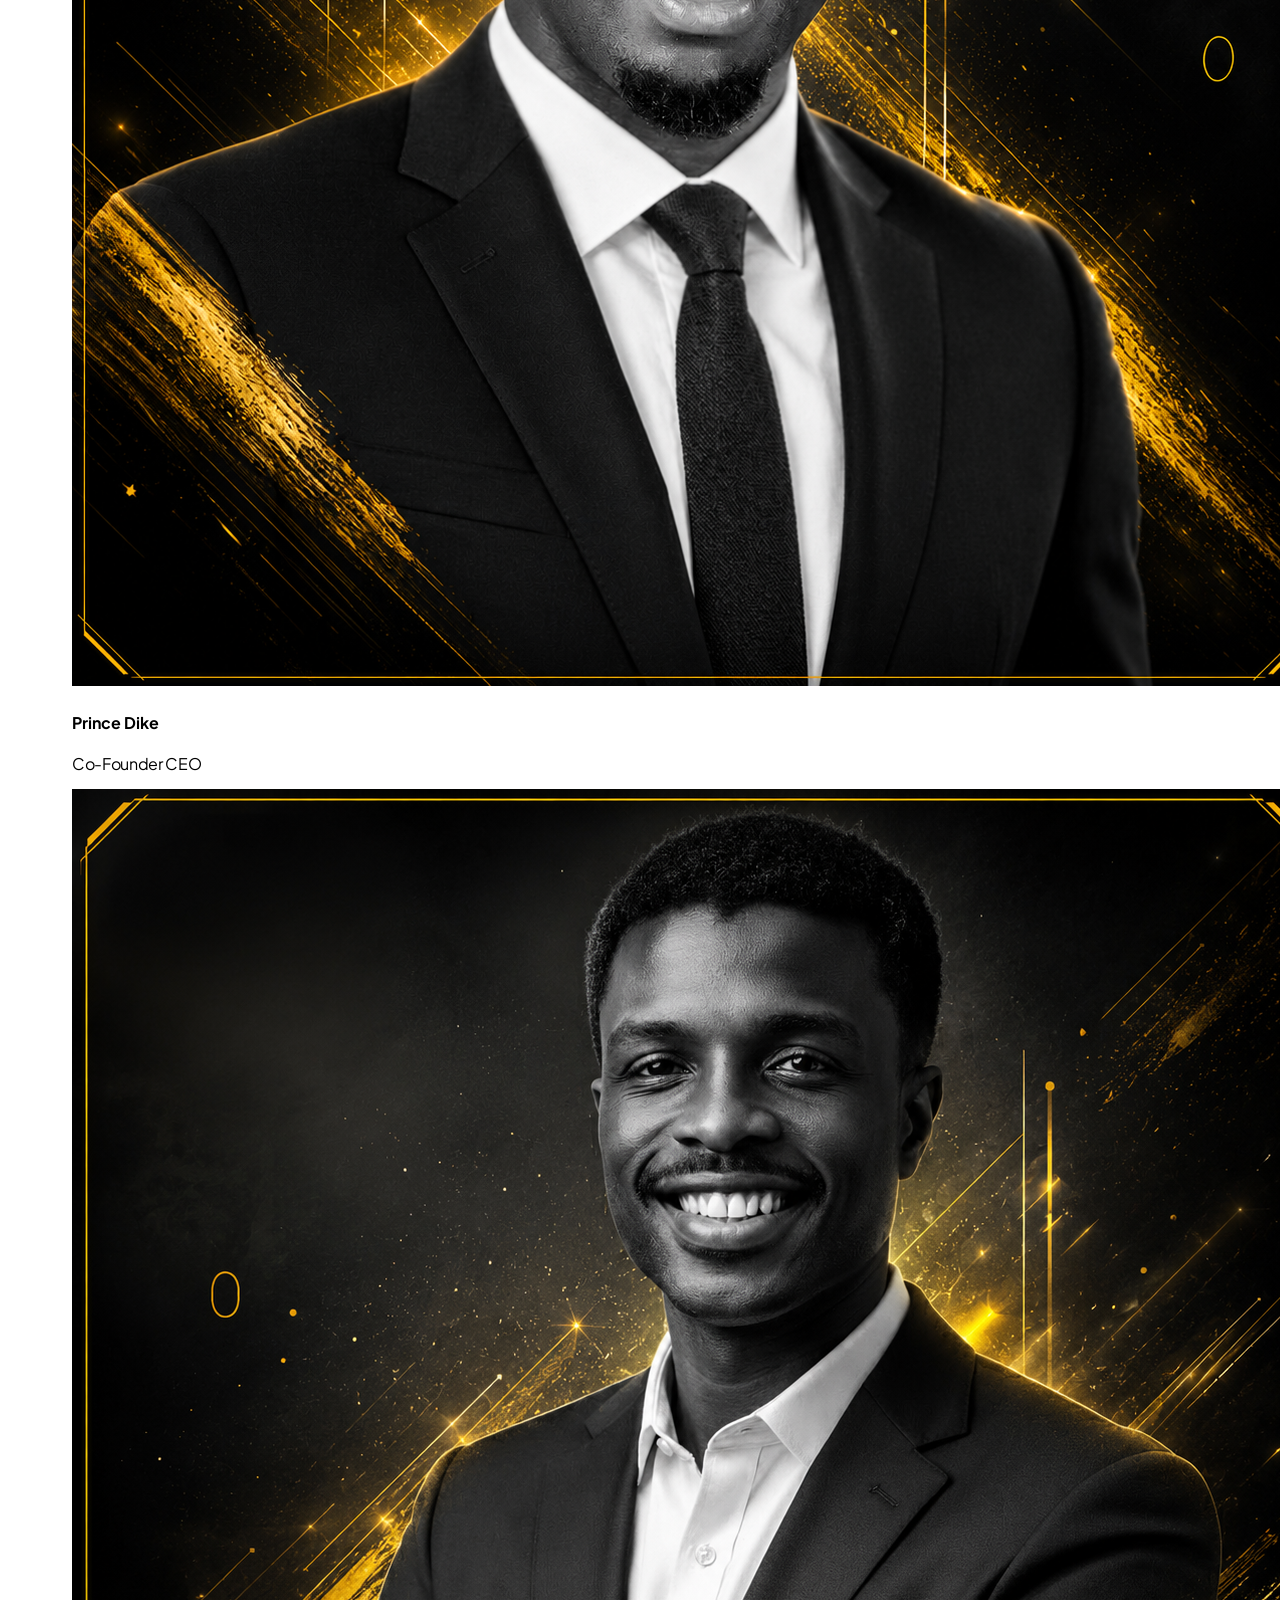
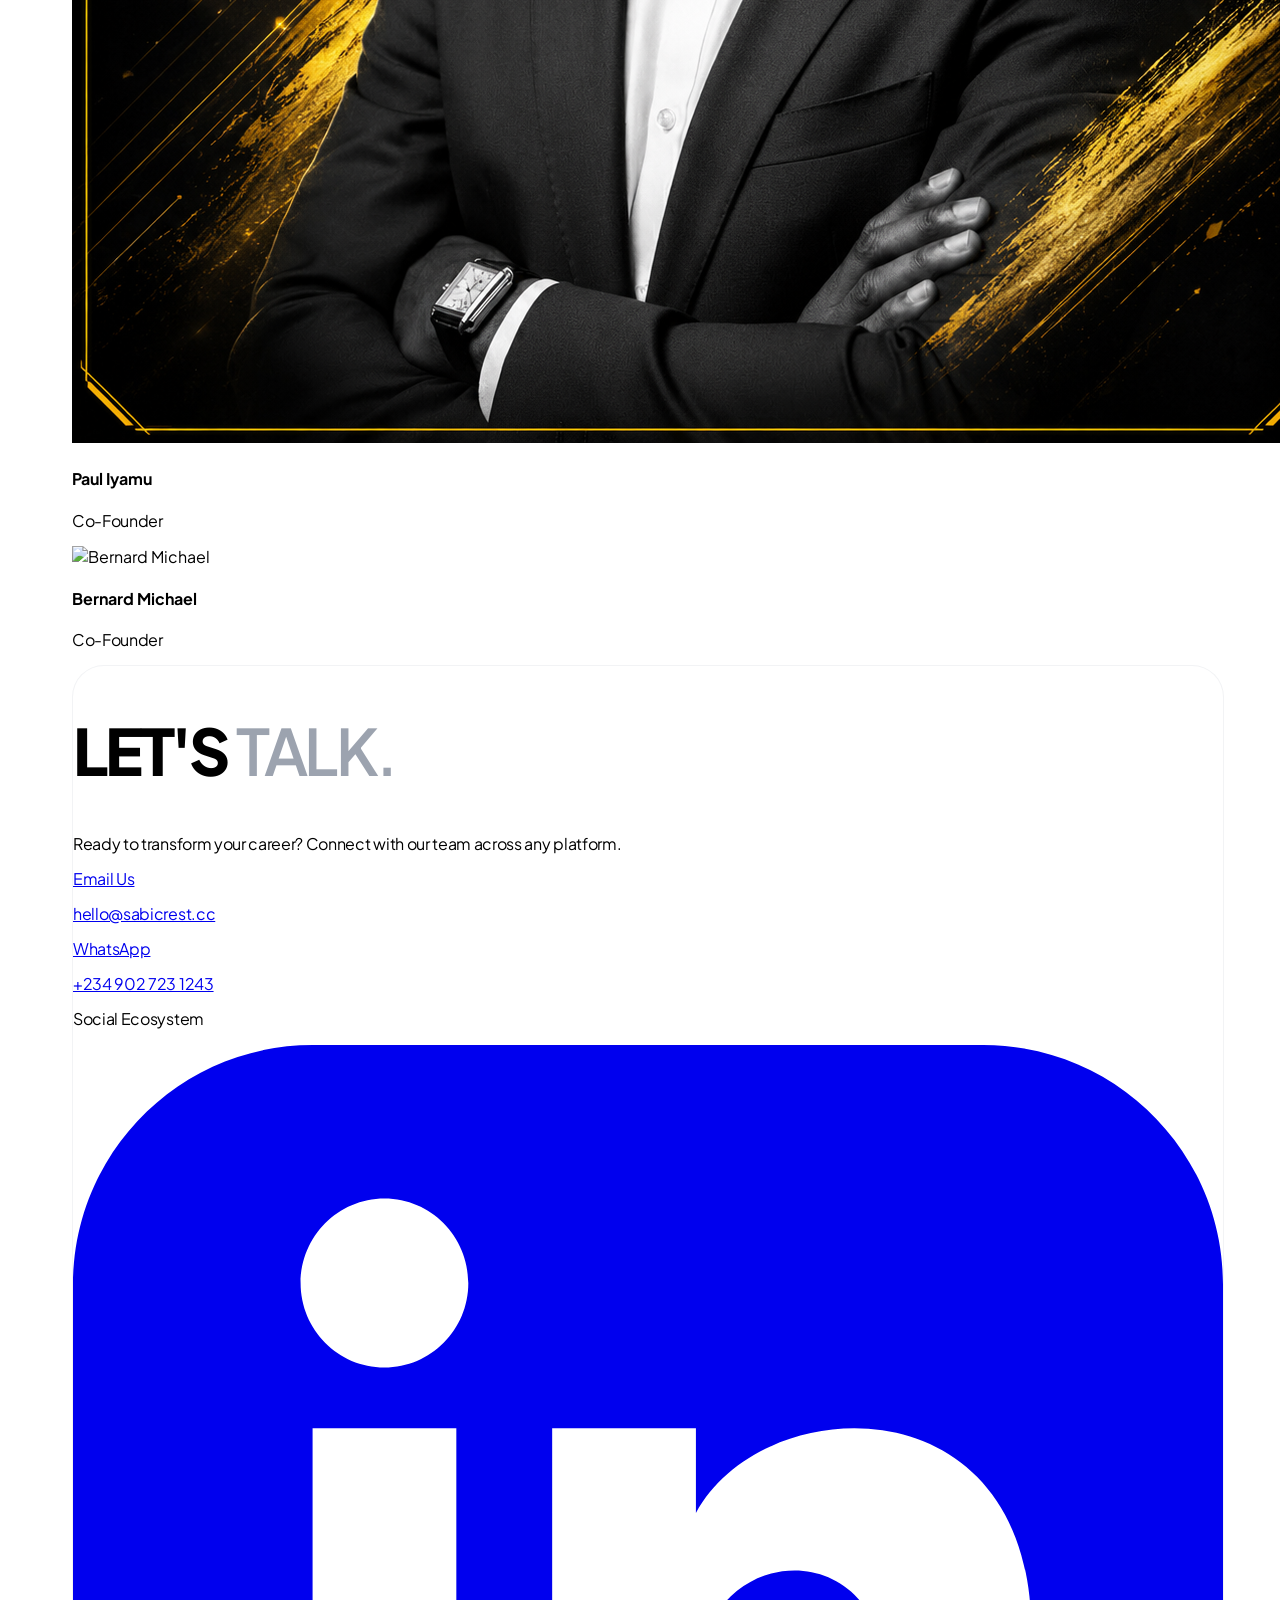
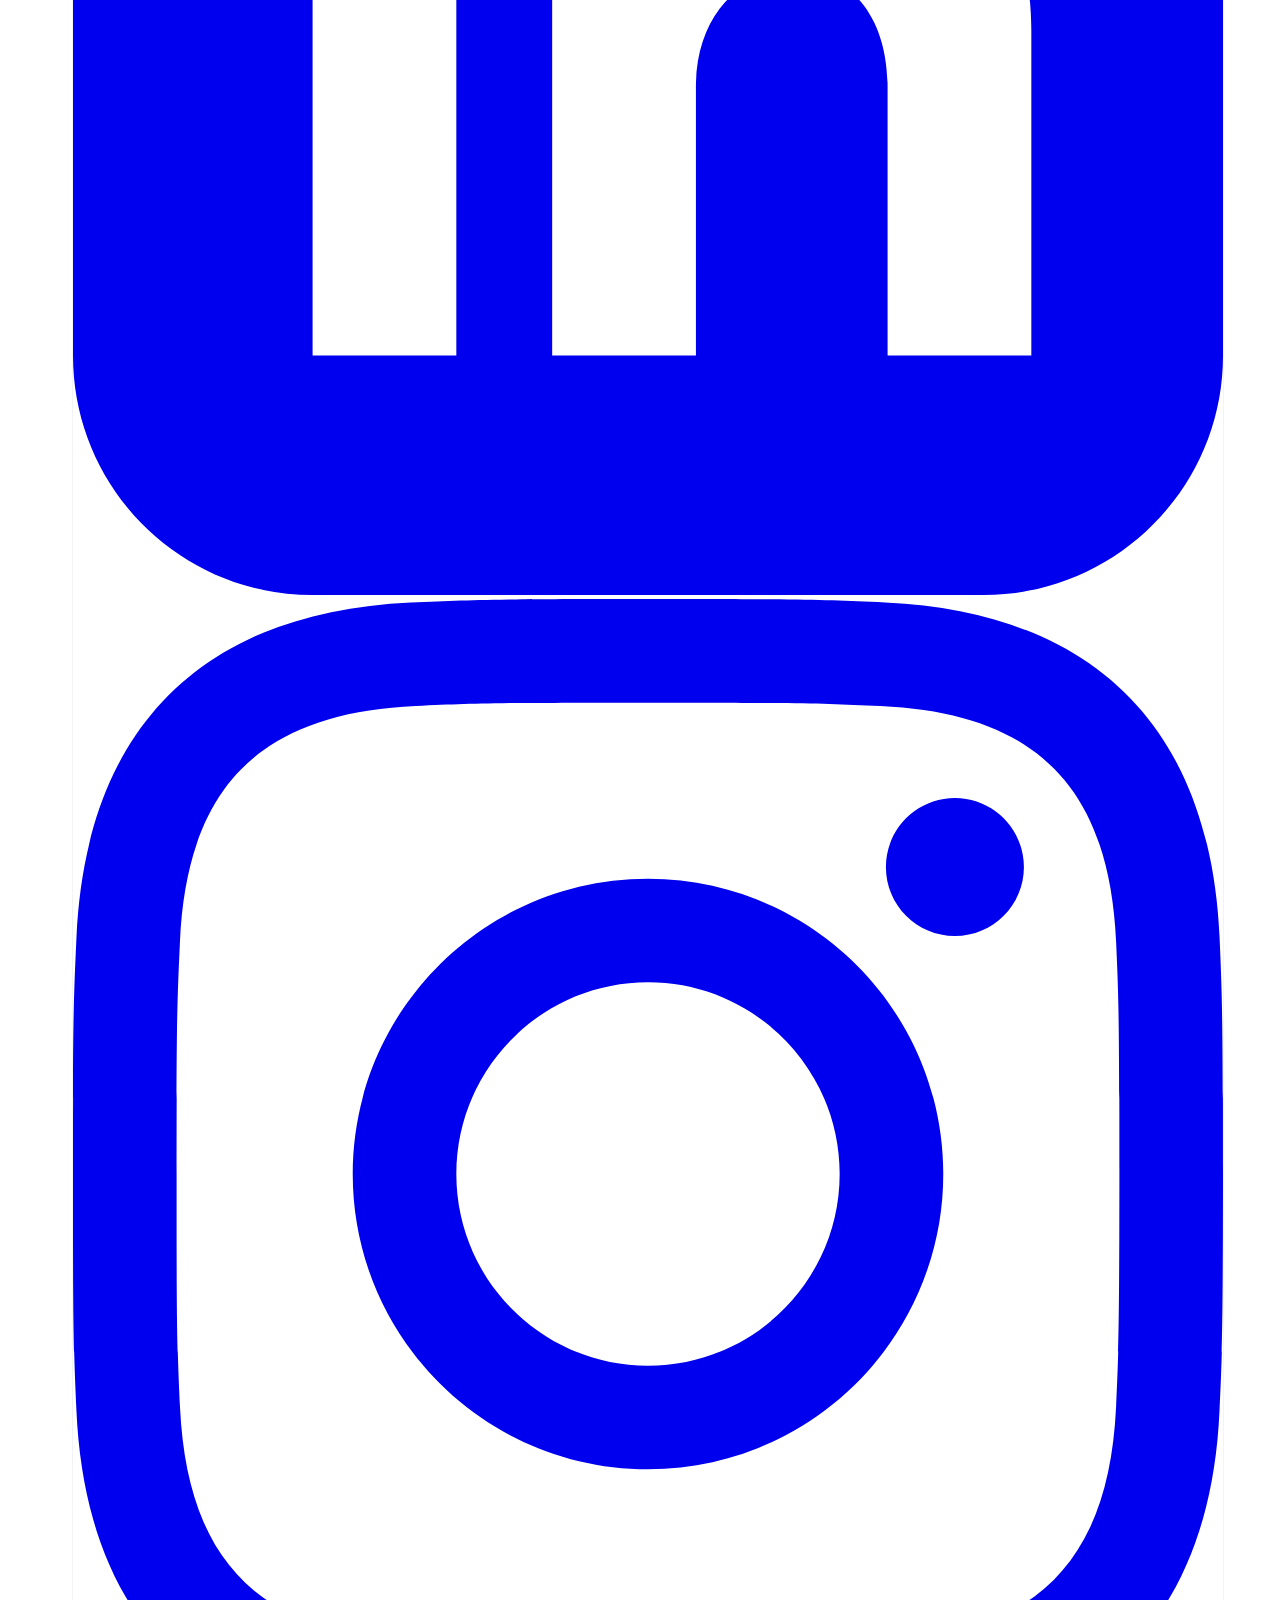
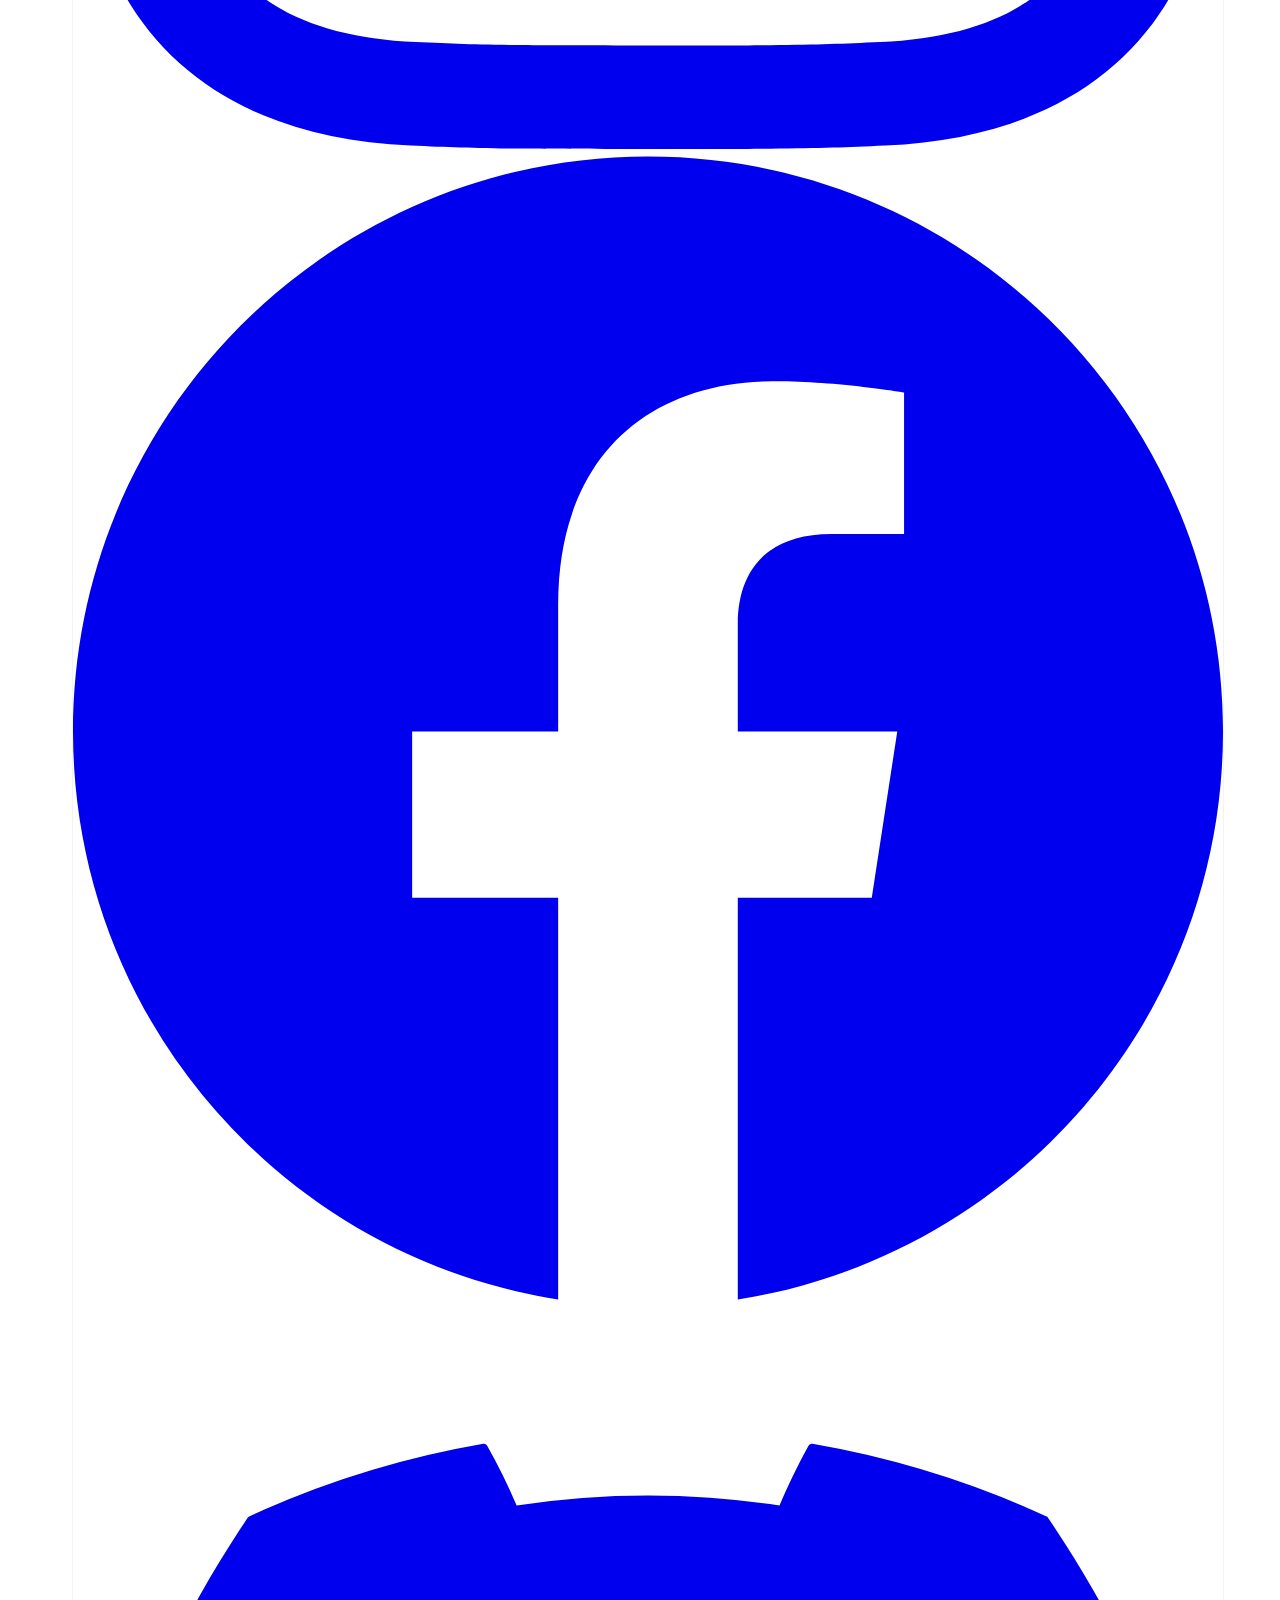
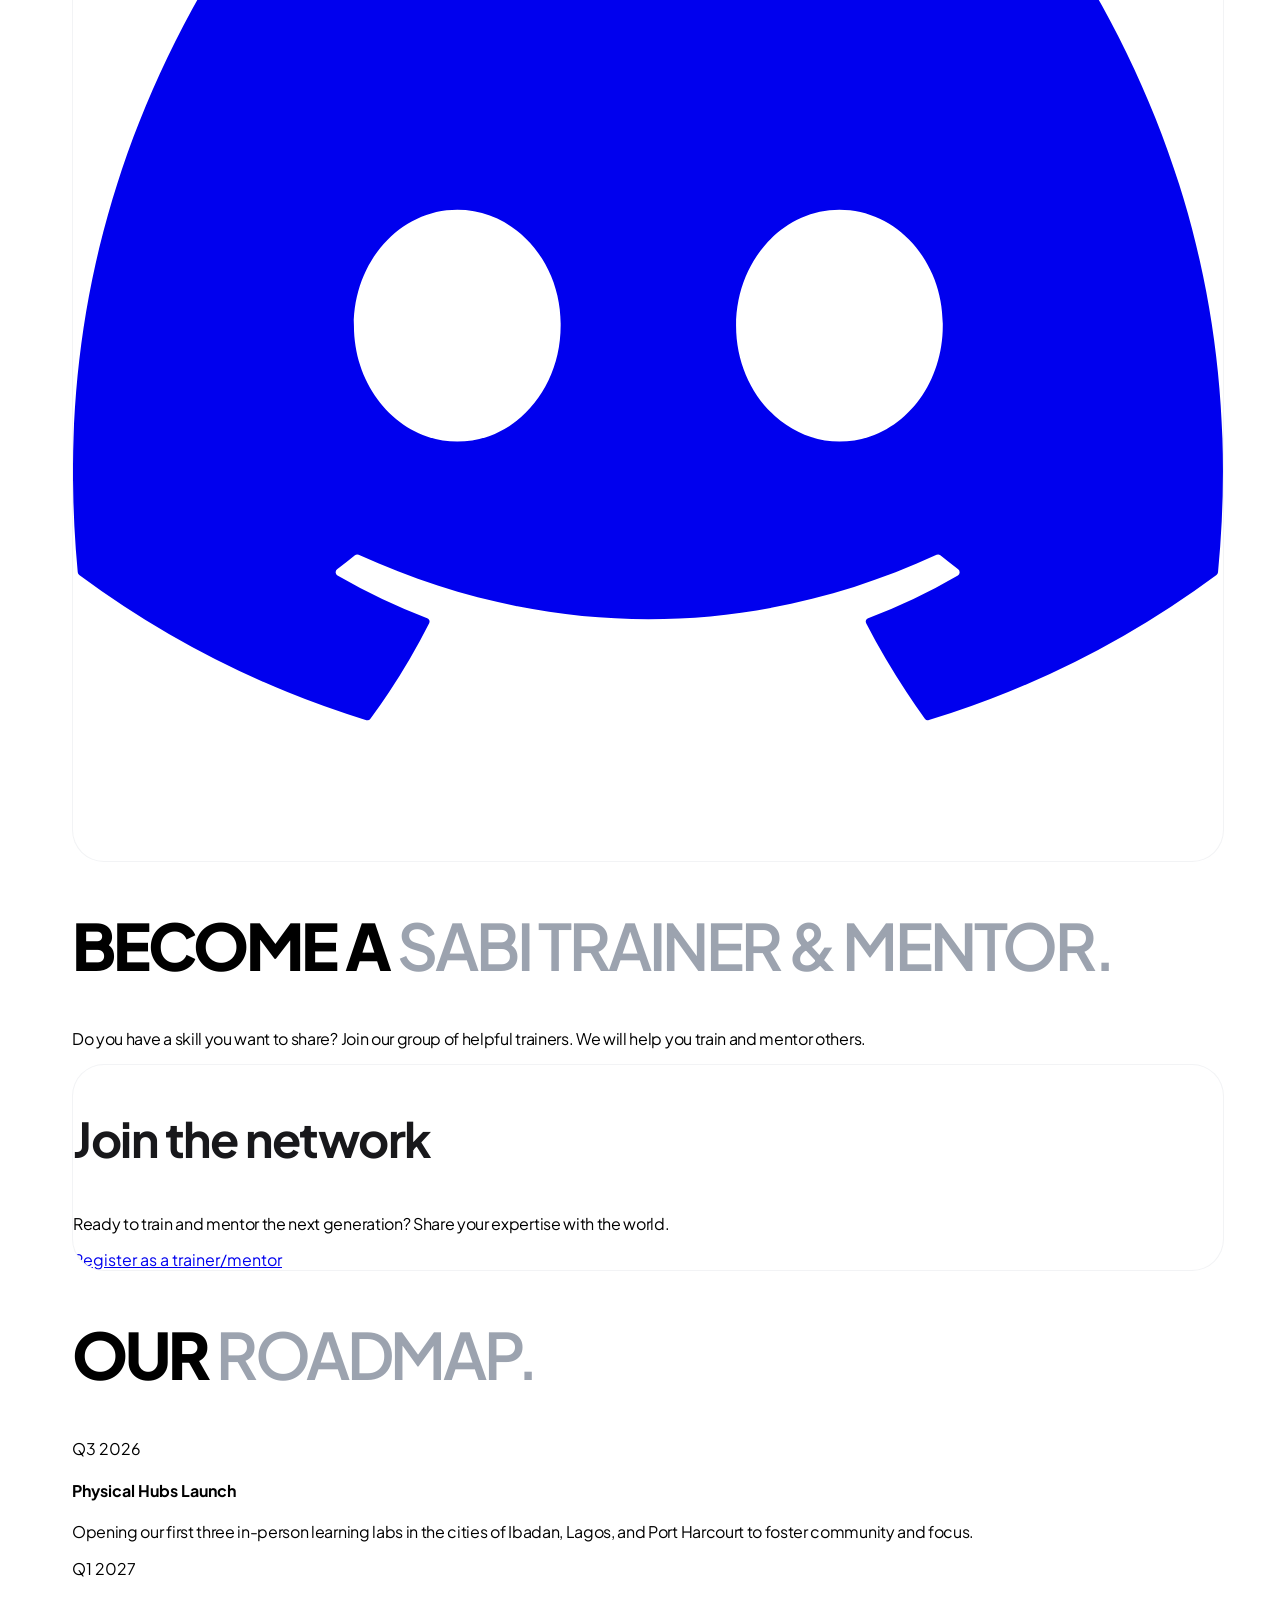
==== commit 68180c2e: "ds" ====
--- a/about.html
+++ b/about.html
@@ -74,7 +74,7 @@
     </nav>
 
     <!-- Hero Section -->
-    <section class="container-wide pt-32 pb-24 md:pt-40">
+    <section class="container-wide pt-32 md:pt-48 pb-24">
         <div class="max-w-4xl">
             <p class="text-yellow-600 font-bold uppercase text-[10px] tracking-[0.3em] mb-4">Established May 2026</p>
             <h1 class="mixed-title mb-8">Redefining Skill-acquisition <span>for the Modern World.</span></h1>
@@ -87,7 +87,7 @@
     </section>
 
     <!-- Our Core Values -->
-    <section class="container-wide py-20 border-t border-zinc-100 animate-on-scroll" data-animation="slide-in-left">
+    <section class="container-wide py-24 border-t border-zinc-100 animate-on-scroll" data-animation="slide-in-left">
         <div class="grid lg:grid-cols-3 gap-12">
             <div class="lg:col-span-1 animate-on-scroll" data-animation="fade-in-up">
                 <h2 class="mixed-title">Our <span>DNA.</span></h2>
@@ -111,103 +111,107 @@
     <!-- Platform Overview Section -->
     <section class="container-wide py-24 border-t border-zinc-100 animate-on-scroll" data-animation="fade-in-up">
         <div class="max-w-4xl mx-auto">
-            <h2 class="mixed-title mb-12">Platform <span>Overview.</span></h2>
-            <p class="text-lg text-gray-600 mb-12 leading-relaxed">Sabicrest is a modern learning and professional development platform designed to make it easier for trainers, students, and administrators to work together in one place. Instead of using multiple tools for course management, student assessments, communication, and feedback, Sabicrest brings everything together into a single, organized platform.</p>
-
-            <div class="grid md:grid-cols-2 gap-12 mb-20">
-                <div class="p-8 bg-zinc-50 rounded-3xl animate-on-scroll" data-animation="slide-in-left">
-                    <h3 class="text-2xl font-bold mb-6 italic">For trainers</h3>
+            <h2 class="mixed-title mb-8">Platform <span>Overview.</span></h2>
+            <p class="text-lg text-gray-600 mb-16 leading-relaxed">Instead of using multiple tools for course management, student assessments, communication, and feedback, Sabicrest brings everything together into a single, organized platform. We help trainers manage courses, allow students to thrive, and give administrators full quality control.</p>
+
+            <div class="grid md:grid-cols-12 gap-8 mb-24">
+                <div class="md:col-span-7 p-8 bg-zinc-50 rounded-[2.5rem] border border-zinc-100 animate-on-scroll" data-animation="slide-in-left">
+                    <h3 class="text-2xl font-black uppercase mb-8 italic tracking-tighter text-yellow-600">For trainers</h3>
                     <div class="space-y-6">
                         <div>
                             <h4 class="font-bold mb-2">Create a Professional Profile</h4>
-                            <p class="text-zinc-500 text-sm">Every trainer begins by creating a professional profile where they can showcase their qualifications, experience, skills, certifications, and areas of expertise. Before a trainer can publish courses, their profile is reviewed and approved by the Sabicrest administration team.</p>
+                            <p class="text-zinc-500 text-sm">Showcase your qualifications, experience, skills, and certifications. Every profile is vetted by our team to maintain high global standards.</p>
                         </div>
                         <div>
                             <h4 class="font-bold mb-2">Create and Propose New Courses</h4>
-                            <p class="text-zinc-500 text-sm">Once approved, trainers gain access to the Course Proposal Builder. This guided system allows trainers to create complete programs by providing course title, description, duration, skill level, and weekly lesson breakdowns.</p>
+                            <p class="text-zinc-500 text-sm mb-3">Gain access to our guided Course Proposal Builder to define your curriculum, including:</p>
+                            <div class="grid grid-cols-2 gap-2 text-[10px] font-black uppercase text-zinc-400">
+                                <span>• Weekly Breakdown</span>
+                                <span>• Skill Levels</span>
+                                <span>• Objectives</span>
+                                <span>• Expected Outcomes</span>
+                            </div>
                         </div>
                         <div>
                             <h4 class="font-bold mb-2">Flexible Course Categories</h4>
-                            <p class="text-zinc-500 text-sm">Trainers can choose from several professional categories, including Business, Marketing, Tech, Design, Finance, and Vocational Skills. Niche experts can even create custom subject areas.</p>
+                            <p class="text-zinc-500 text-sm">Teach everything from Technology and Design to Modern Farming and Finance. Our platform adapts to your niche subject area.</p>
                         </div>
                         <div>
                             <h4 class="font-bold mb-2">Assignments and Student Evaluation</h4>
-                            <p class="text-zinc-500 text-sm">Throughout the learning process, trainers can create assignments. They can review submissions, provide feedback, track progress, and assess performance using a professional grading system.</p>
-                        </div>
-                    </div>
-                </div>
-
-                <div class="space-y-8 animate-on-scroll" data-animation="slide-in-right">
-                    <div class="p-8 border border-zinc-100 rounded-3xl">
-                        <h3 class="text-2xl font-bold mb-6 italic">For administrators</h3>
+                            <p class="text-zinc-500 text-sm">Create practical tasks and grade work using a professional system from A+ to C. Track every student's growth in real-time.</p>
+                        </div>
+                    </div>
+                </div>
+
+                <div class="md:col-span-5 space-y-8 animate-on-scroll" data-animation="slide-in-right">
+                    <div class="p-8 border border-zinc-100 rounded-[2.5rem] bg-white shadow-sm">
+                        <h3 class="text-xl font-black uppercase mb-4 italic tracking-tighter">For administrators</h3>
                         <div class="space-y-4">
-                            <h4 class="font-bold">Course Approval System</h4>
-                            <p class="text-zinc-500 text-sm">When a trainer finishes creating a course, it enters an approval queue where administrators review the structure and quality standards before it is publicly published for student discovery.</p>
-                        </div>
-                    </div>
-                    <div class="p-8 bg-zinc-950 text-white rounded-3xl">
-                        <h3 class="text-2xl font-bold mb-6 italic text-yellow-400">For students</h3>
+                            <h4 class="font-bold text-sm">Quality Assurance System</h4>
+                            <p class="text-zinc-500 text-xs leading-relaxed">Full oversight of course structure, pricing, and outcomes before publishing to ensure professional standards are always met.</p>
+                        </div>
+                    </div>
+                    <div class="p-8 bg-zinc-950 text-white rounded-[2.5rem] shadow-2xl shadow-zinc-200">
+                        <h3 class="text-xl font-black uppercase mb-6 italic tracking-tighter text-yellow-400">For students</h3>
                         <div class="space-y-4">
                             <h4 class="font-bold">Discover Professional Courses</h4>
-                            <p class="text-zinc-400 text-sm">Students have access to a clean and user-friendly marketplace featuring approved and verified programs. Registration is easy, granting instant access to modules and tasks.</p>
+                            <p class="text-zinc-400 text-xs">Access a marketplace of verified programs. One-click registration gives you instant access to learning modules.</p>
                             <h4 class="font-bold">Complete Tasks and Build Skills</h4>
-                            <p class="text-zinc-400 text-sm">Students progress through project-based tasks. Completed work is uploaded directly to the platform for personalized feedback from trainers, creating a hands-on experience.</p>
-                        </div>
-                    </div>
-                </div>
-            </div>
-
-            <!-- Verified Badge Info -->
-            <div class="bg-yellow-400 p-10 rounded-[2.5rem] mb-20 flex flex-col md:flex-row items-center gap-8 animate-on-scroll" data-animation="zoom-in">
-                <div class="w-24 h-24 bg-black rounded-full flex items-center justify-center shrink-0 shadow-xl">
+                            <p class="text-zinc-400 text-xs">Build your portfolio with project-based tasks and receive direct, personal feedback from your mentors.</p>
+                        </div>
+                    </div>
+                </div>
+            </div>
+
+            <div class="bg-yellow-400 p-10 rounded-[2.5rem] mb-24 flex flex-col md:flex-row items-center gap-8 animate-on-scroll" data-animation="zoom-in">
+                <div class="w-20 h-20 bg-black rounded-full flex items-center justify-center shrink-0 shadow-xl">
                     <svg class="w-12 h-12 text-yellow-400" fill="currentColor" viewBox="0 0 24 24"><path d="M9 12l2 2 4-4M7.835 4.697a3.42 3.42 0 001.946-.806 3.42 3.42 0 014.438 0 3.42 3.42 0 001.946.806 3.42 3.42 0 013.138 3.138 3.42 3.42 0 00.806 1.946 3.42 3.42 0 010 4.438 3.42 3.42 0 00-.806 1.946 3.42 3.42 0 01-3.138 3.138 3.42 3.42 0 00-1.946.806 3.42 3.42 0 01-4.438 0 3.42 3.42 0 00-1.946-.806 3.42 3.42 0 01-3.138-3.138 3.42 3.42 0 00-.806-1.946 3.42 3.42 0 010-4.438 3.42 3.42 0 00.806-1.946 3.42 3.42 0 013.138-3.138z"></path></svg>
                 </div>
                 <div>
-                    <h3 class="text-3xl font-black uppercase mb-4">Verified trainer recognition</h3>
-                    <p class="font-medium text-black/80">To help students identify trusted educators, Sabicrest features a Verified trainer Program. Trainers who successfully complete the platform's verification receive an official Sabicrest Verified Badge with a distinctive gold premium design to symbolize credibility and trust.</p>
-                </div>
-            </div>
-
-            <!-- Communication System -->
-            <div class="mb-20 animate-on-scroll" data-animation="fade-in-down">
-                <h2 class="mixed-title mb-8">Real-Time <span>Communication.</span></h2>
+                    <h3 class="text-2xl font-black uppercase mb-2">Verified trainer recognition</h3>
+                    <p class="text-black/80 leading-snug">Trust is our foundation. Trainers who pass verification receive an official gold premium badge, symbolizing expertise and credibility to all students.</p>
+                </div>
+            </div>
+
+            <div class="mb-24 animate-on-scroll" data-animation="fade-in-down">
+                <h3 class="mixed-title mb-8">Real-Time <span>Communication.</span></h3>
                 <div class="grid sm:grid-cols-2 lg:grid-cols-3 gap-6">
-                    <div class="p-6 border border-zinc-100 rounded-2xl animate-on-scroll" data-animation="fade-in-up" style="animation-delay: 0s;">
-                        <h4 class="font-bold mb-2">Direct Messaging</h4>
-                        <p class="text-zinc-500 text-sm">Private conversations for feedback, questions, and direct mentorship between students and trainers.</p>
-                    </div>
-                    <div class="p-6 border border-zinc-100 rounded-2xl animate-on-scroll" data-animation="fade-in-up" style="animation-delay: 0.1s;">
-                        <h4 class="font-bold mb-2">Group Announcements</h4>
-                        <p class="text-zinc-500 text-sm">Trainers can send announcements to entire classes instantly about new lessons or deadlines.</p>
-                    </div>
-                    <div class="p-6 border border-zinc-100 rounded-2xl animate-on-scroll" data-animation="fade-in-up" style="animation-delay: 0.2s;">
-                        <h4 class="font-bold mb-2">Study Communities</h4>
-                        <p class="text-zinc-500 text-sm">Dedicated discussion channels where classmates can collaborate, share ideas, and ask questions.</p>
-                    </div>
-                    <div class="p-6 border border-zinc-100 rounded-2xl animate-on-scroll" data-animation="fade-in-up" style="animation-delay: 0.3s;">
-                        <h4 class="font-bold mb-2">Instant Updates</h4>
-                        <p class="text-zinc-500 text-sm">Messages appear instantly without refreshing. Smooth and responsive experience similar to modern messaging apps.</p>
-                    </div>
-                    <div class="p-6 border border-zinc-100 rounded-2xl animate-on-scroll" data-animation="fade-in-up" style="animation-delay: 0.4s;">
-                        <h4 class="font-bold mb-2">Read Receipts</h4>
-                        <p class="text-zinc-500 text-sm">Transparent communication with status indicators: Sent, Delivered, and Read.</p>
-                    </div>
-                    <div class="p-6 border border-zinc-100 rounded-2xl animate-on-scroll" data-animation="fade-in-up" style="animation-delay: 0.5s;">
-                        <h4 class="font-bold mb-2">Smart Search</h4>
-                        <p class="text-zinc-500 text-sm">Powerful search feature to quickly find conversations, students, trainers, or past messages.</p>
-                    </div>
-                </div>
-            </div>
-
-            <div class="p-12 bg-zinc-50 rounded-[3rem] text-center animate-on-scroll" data-animation="zoom-in">
-                <h2 class="mixed-title mb-6">The Sabicrest <span>Vision.</span></h2>
+                    <div class="p-6 bg-white border border-zinc-100 rounded-3xl animate-on-scroll" data-animation="fade-in-up">
+                        <h4 class="font-black uppercase text-xs mb-2">Direct Messaging</h4>
+                        <p class="text-zinc-500 text-xs leading-relaxed">Private one-on-one conversations for mentorship, questions, and project feedback.</p>
+                    </div>
+                    <div class="p-6 bg-white border border-zinc-100 rounded-3xl animate-on-scroll" data-animation="fade-in-up">
+                        <h4 class="font-black uppercase text-xs mb-2">Group Announcements</h4>
+                        <p class="text-zinc-500 text-xs leading-relaxed">Stay updated with instant class-wide alerts for new lessons and deadlines.</p>
+                    </div>
+                    <div class="p-6 bg-white border border-zinc-100 rounded-3xl animate-on-scroll" data-animation="fade-in-up">
+                        <h4 class="font-black uppercase text-xs mb-2">Study Communities</h4>
+                        <p class="text-zinc-500 text-xs leading-relaxed">Discussion channels designed for peer collaboration, ideation, and group learning.</p>
+                    </div>
+                    <div class="p-6 bg-white border border-zinc-100 rounded-3xl animate-on-scroll" data-animation="fade-in-up">
+                        <h4 class="font-black uppercase text-xs mb-2">Instant Updates</h4>
+                        <p class="text-zinc-500 text-xs leading-relaxed">Smooth, responsive messaging with zero-refresh required, just like your favorite chat apps.</p>
+                    </div>
+                    <div class="p-6 bg-white border border-zinc-100 rounded-3xl animate-on-scroll" data-animation="fade-in-up">
+                        <h4 class="font-black uppercase text-xs mb-2">Read Receipts</h4>
+                        <p class="text-zinc-500 text-xs leading-relaxed">Transparent status indicators (Sent, Delivered, Read) to keep your communication reliable.</p>
+                    </div>
+                    <div class="p-6 bg-white border border-zinc-100 rounded-3xl animate-on-scroll" data-animation="fade-in-up">
+                        <h4 class="font-black uppercase text-xs mb-2">Smart Search</h4>
+                        <p class="text-zinc-500 text-xs leading-relaxed">Locate key information, messages, or people instantly across large chat histories.</p>
+                    </div>
+                </div>
+            </div>
+
+            <div class="p-16 bg-zinc-50 rounded-[3.5rem] text-center animate-on-scroll border border-zinc-100 mb-24" data-animation="zoom-in">
+                <h3 class="mixed-title mb-6">The Sabicrest <span>Vision.</span></h3>
                 <p class="text-zinc-600 max-w-2xl mx-auto italic">"Sabicrest is more than just a course platform. It is a complete learning, evaluation, mentorship, and collaboration ecosystem designed to connect skilled professionals with learners while maintaining high educational standards."</p>
             </div>
         </div>
     </section>
 
     <!-- The Methodology Section -->
-    <section class="bg-zinc-50 py-24 animate-on-scroll" data-animation="fade-in-down">
+    <section class="bg-zinc-50 py-24 border-t border-zinc-100 animate-on-scroll" data-animation="fade-in-down">
         <div class="container-wide">
             <div class="max-w-3xl mb-16">
                 <h2 class="mixed-title">The "Sabi" <span>Methodology.</span></h2>
@@ -231,7 +235,7 @@
     </section>
 
     <!-- The Problem & Solution -->
-    <section class="container-wide py-20 border-t border-zinc-100 animate-on-scroll" data-animation="zoom-in">
+    <section class="container-wide py-24 border-t border-zinc-100 animate-on-scroll" data-animation="zoom-in">
         <h2 class="mixed-title mb-16">The <span>Problem.</span></h2>
         <div class="grid md:grid-cols-2 gap-8">
             <div class="bento-card p-10 bg-zinc-50 border-zinc-100 animate-on-scroll" data-animation="slide-in-left">
@@ -246,35 +250,35 @@
     </section>
 
     <!-- Team Section -->
-    <section class="container-wide py-20 animate-on-scroll" data-animation="fade-in-up">
+    <section class="container-wide py-24 border-t border-zinc-100 animate-on-scroll" data-animation="fade-in-up">
         <h2 class="mixed-title mb-16">The Brains <span>Behind Sabicrest.</span></h2>
         <div class="grid grid-cols-1 sm:grid-cols-2 lg:grid-cols-3 gap-8">
             <div class="group animate-on-scroll" data-animation="fade-in-up" style="animation-delay: 0s;">
                 <div class="aspect-[4/5] bg-zinc-100 rounded-[2.5rem] overflow-hidden mb-6 relative">
-                    <img src="https://images.unsplash.com/photo-1507003211169-0a1dd7228f2d?auto=format&fit=crop&q=80&w=800" class="w-full h-full object-cover group-hover:scale-110 transition-transform duration-700" alt="Prince Dike">
+                    <img src="assets/prince.jpg" class="w-full h-full object-cover group-hover:scale-110 transition-transform duration-700" alt="Prince Dike">
                 </div>
                 <h4 class="text-xl font-bold">Prince Dike</h4>
-                <p class="text-xs uppercase font-black text-zinc-400 tracking-widest mt-1 italic">Founder CEO</p>
+                <p class="text-xs uppercase font-black text-zinc-400 tracking-widest mt-1 italic">Co-Founder CEO</p>
             </div>
             <div class="group animate-on-scroll" data-animation="fade-in-up" style="animation-delay: 0.1s;">
                 <div class="aspect-[4/5] bg-zinc-100 rounded-[2.5rem] overflow-hidden mb-6 relative">
-                    <img src="https://images.unsplash.com/photo-1500648767791-00dcc994a43e?auto=format&fit=crop&q=80&w=800" class="w-full h-full object-cover group-hover:scale-110 transition-transform duration-700" alt="Paul Iyamu">
+                    <img src="assets/paul.jpg" class="w-full h-full object-cover group-hover:scale-110 transition-transform duration-700" alt="Paul Iyamu">
                 </div>
                 <h4 class="text-xl font-bold">Paul Iyamu</h4>
                 <p class="text-xs uppercase font-black text-zinc-400 tracking-widest mt-1 italic">Co-Founder</p>
             </div>
             <div class="group animate-on-scroll" data-animation="fade-in-up" style="animation-delay: 0.2s;">
                 <div class="aspect-[4/5] bg-zinc-100 rounded-[2.5rem] overflow-hidden mb-6 relative">
-                    <img src="https://images.unsplash.com/photo-1472099645785-5658abf4ff4e?auto=format&fit=crop&q=80&w=400" class="w-full h-full object-cover group-hover:scale-110 transition-transform duration-700" alt="Bernard Michael">
+                    <img src="assets/bernard.jpg" class="w-full h-full object-cover group-hover:scale-110 transition-transform duration-700" alt="Bernard Michael">
                 </div>
                 <h4 class="text-xl font-bold">Bernard Michael</h4>
-                <p class="text-xs uppercase font-black text-zinc-400 tracking-widest mt-1 italic">Cofounder</p>
+                <p class="text-xs uppercase font-black text-zinc-400 tracking-widest mt-1 italic">Co-Founder</p>
             </div>
         </div>
     </section>
 
     <!-- Contact Section -->
-    <section class="container-wide py-20 border-t border-zinc-100 animate-on-scroll" data-animation="fade-in-up">
+    <section class="container-wide py-24 border-t border-zinc-100 animate-on-scroll" data-animation="fade-in-up">
         <div class="bento-card bg-zinc-950 p-8 md:p-16 relative overflow-hidden group">
             <!-- Glassmorphism Card -->
             <div class="relative z-10 max-w-2xl mx-auto text-center">
@@ -318,7 +322,7 @@
     </section>
 
     <!-- Mentor Registration Section -->
-    <section class="container-wide py-20 border-t border-zinc-100 animate-on-scroll" data-animation="zoom-in">
+    <section class="container-wide py-24 border-t border-zinc-100 animate-on-scroll" data-animation="zoom-in">
         <div class="grid lg:grid-cols-2 gap-16 items-center">
             <div>
                 <h2 class="mixed-title mb-6">Become a <span>Sabi trainer & mentor.</span></h2>
@@ -333,7 +337,7 @@
     </section>
 
     <!-- Roadmap Section -->
-    <section class="container-wide py-20 border-t border-zinc-100 animate-on-scroll" data-animation="fade-in-up">
+    <section class="container-wide py-24 border-t border-zinc-100 animate-on-scroll" data-animation="fade-in-up">
         <h2 class="mixed-title mb-16 text-center">Our <span>Roadmap.</span></h2>
         <div class="max-w-3xl mx-auto space-y-12">
             <div class="flex gap-8 items-start animate-on-scroll" data-animation="slide-in-left">
